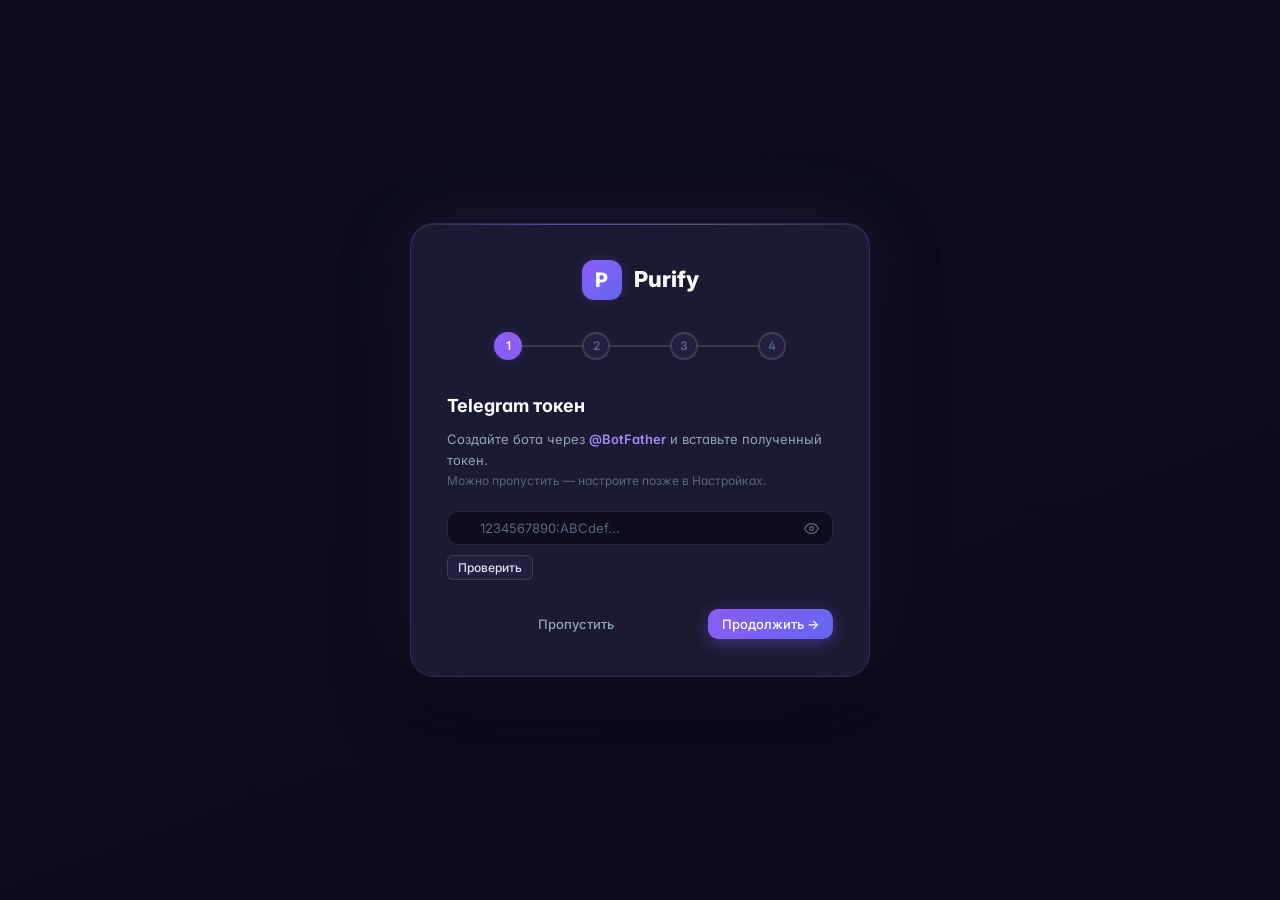
==== demo/index.html @ 31781bd7 "Add demo UI, products carousel, Russian titles, fix iframe path - Added demo/ folder with full UI fo" ====
<!DOCTYPE html>
<html lang="ru">
<head>
  <meta charset="UTF-8">
  <meta name="viewport" content="width=device-width, initial-scale=1.0">
  <title>Purify</title>
  <link rel="stylesheet" href="css/theme.css">
  <script defer src="js/libs/alpine.min.js"></script>
  <script src="js/libs/chart.umd.min.js"></script>
</head>
<body>

<!-- Custom titlebar -->
<div class="win-titlebar pywebview-drag-region">
  <span class="win-titlebar-name">Purify</span>
  <div class="win-controls">
    <button class="wc-btn wc-hide"  onclick="window.pywebview&&pywebview.api.hide()"     title="Свернуть в трей">⊟</button>
    <button class="wc-btn wc-min"   onclick="window.pywebview&&pywebview.api.minimize()" title="Свернуть">⎯</button>
    <button class="wc-btn wc-close" onclick="window.pywebview&&pywebview.api.close()"    title="Закрыть">✕</button>
  </div>
</div>

<!-- Aurora & Grain -->
<div class="aurora-bg"><div class="aurora-mid"></div></div>
<div class="grain"></div>

<!-- Voice activity border ring — driven at 60fps from JS _updateVoiceRing() -->
<div class="voice-pulse-ring" id="voice-ring"></div>

<!-- ════ ONBOARDING ════ -->
<div id="onboarding-overlay" class="onboarding-overlay hidden"
     x-data="onboardingApp()"
     x-init="init()">

  <div class="ob-card">
    <div class="ob-logo">
      <div class="logo-orb">P</div>
      <span class="logo-name">Purify</span>
    </div>

    <!-- Step track -->
    <div class="step-track">
      <div class="step-node" :class="{ active: step===1, done: step>1 }" x-text="step>1?'✓':'1'"></div>
      <div class="step-line" :class="{ done: step>1 }"></div>
      <div class="step-node" :class="{ active: step===2, done: step>2 }" x-text="step>2?'✓':'2'"></div>
      <div class="step-line" :class="{ done: step>2 }"></div>
      <div class="step-node" :class="{ active: step===3, done: step>3 }" x-text="step>3?'✓':'3'"></div>
      <div class="step-line" :class="{ done: step>3 }"></div>
      <div class="step-node" :class="{ active: step===4, done: step>4 }" x-text="step>4?'✓':'4'"></div>
    </div>

    <!-- Step 1 -->
    <div class="ob-step" :class="{ active: step === 1 }">
      <div class="ob-step-title">Telegram токен</div>
      <div class="ob-step-desc">
        Создайте бота через <span class="text-accent fw-6">@BotFather</span> и вставьте полученный токен.<br>
        <span style="color:var(--text-muted);font-size:12px">Можно пропустить — настроите позже в Настройках.</span>
      </div>
      <div class="form-group" style="margin-bottom:0">
        <div class="input-wrap">
          <input x-model="token" :type="showToken ? 'text' : 'password'" class="input" placeholder="1234567890:ABCdef...">
          <button class="input-eye" @click="showToken = !showToken" :aria-label="showToken ? 'Скрыть токен' : 'Показать токен'">
            <svg x-show="showToken" width="15" height="15" viewBox="0 0 24 24" fill="none" stroke="currentColor" stroke-width="2" stroke-linecap="round" stroke-linejoin="round"><path d="M17.94 17.94A10.07 10.07 0 0 1 12 20c-7 0-11-8-11-8a18.45 18.45 0 0 1 5.06-5.94M9.9 4.24A9.12 9.12 0 0 1 12 4c7 0 11 8 11 8a18.5 18.5 0 0 1-2.16 3.19m-6.72-1.07a3 3 0 1 1-4.24-4.24"/><line x1="1" y1="1" x2="23" y2="23"/></svg>
            <svg x-show="!showToken" width="15" height="15" viewBox="0 0 24 24" fill="none" stroke="currentColor" stroke-width="2" stroke-linecap="round" stroke-linejoin="round"><path d="M1 12s4-8 11-8 11 8 11 8-4 8-11 8-11-8-11-8z"/><circle cx="12" cy="12" r="3"/></svg>
          </button>
        </div>
      </div>
      <div style="margin-top:10px">
        <button class="btn btn-secondary btn-sm" @click="verifyToken()" :disabled="verifying">
          <span x-show="verifying" class="spinner" style="width:12px;height:12px"></span>
          <span x-text="verifying ? 'Проверка...' : 'Проверить'"></span>
        </button>
      </div>
      <div x-show="verifyMsg" x-transition class="ob-verify" :class="verifyOk ? 'success' : 'error'" x-text="verifyMsg"></div>
    </div>

    <!-- Step 2 -->
    <div class="ob-step" :class="{ active: step === 2 }">
      <div class="ob-step-title">Ваш Chat ID</div>
      <div class="ob-step-desc">
        Узнайте ID через <span class="text-accent fw-6">@userinfobot</span> или отправьте /start своему боту.
      </div>
      <div class="form-group">
        <label class="form-label">Chat ID</label>
        <div class="input-group">
          <input x-model="chatId" type="text" class="input" placeholder="123456789">
          <button class="btn btn-secondary" @click="testMessage()">Тест</button>
        </div>
        <div class="form-hint">После нажатия «Тест» бот отправит вам сообщение.</div>
      </div>
    </div>

    <!-- Step 3 -->
    <div class="ob-step" :class="{ active: step === 3 }">
      <div class="ob-step-title">Аналитика</div>
      <div class="ob-step-desc">
        Помогите улучшить Purify — анонимные данные об использовании.<br>Никаких токенов, текстов команд и личных данных.
      </div>
      <div class="consent-opt" :class="{ selected: analytics === 'yes' }" @click="analytics = 'yes'">
        <div class="consent-opt-icon">
          <svg width="20" height="20" viewBox="0 0 24 24" fill="none" stroke="currentColor" stroke-width="2" stroke-linecap="round" stroke-linejoin="round"><path d="M22 11.08V12a10 10 0 1 1-5.93-9.14"/><polyline points="22 4 12 14.01 9 11.01"/></svg>
        </div>
        <div>
          <div class="consent-opt-title">Разрешить</div>
          <div class="consent-opt-desc">Категории команд, метрики производительности. Полностью анонимно.</div>
        </div>
      </div>
      <div class="consent-opt" :class="{ selected: analytics === 'no' }" @click="analytics = 'no'">
        <div class="consent-opt-icon">
          <svg width="20" height="20" viewBox="0 0 24 24" fill="none" stroke="currentColor" stroke-width="2" stroke-linecap="round" stroke-linejoin="round"><circle cx="12" cy="12" r="10"/><line x1="15" y1="9" x2="9" y2="15"/><line x1="9" y1="9" x2="15" y2="15"/></svg>
        </div>
        <div>
          <div class="consent-opt-title">Отказаться</div>
          <div class="consent-opt-desc">Без аналитики. Некоторые баги могут остаться незамеченными.</div>
        </div>
      </div>
    </div>

    <!-- Step 4 -->
    <div class="ob-step" :class="{ active: step === 4 }">
      <div class="ob-step-title">Автозапуск</div>
      <div class="ob-step-desc">Запускать Purify вместе с Windows?</div>
      <div class="consent-opt" :class="{ selected: autostart === true }" @click="autostart = true">
        <div class="consent-opt-icon">
          <svg width="20" height="20" viewBox="0 0 24 24" fill="none" stroke="currentColor" stroke-width="2" stroke-linecap="round" stroke-linejoin="round"><polygon points="13 2 3 14 12 14 11 22 21 10 12 10 13 2"/></svg>
        </div>
        <div>
          <div class="consent-opt-title">Да, автозапуск</div>
          <div class="consent-opt-desc">Purify будет работать в фоне сразу после входа в Windows.</div>
        </div>
      </div>
      <div class="consent-opt" :class="{ selected: autostart === false }" @click="autostart = false">
        <div class="consent-opt-icon">
          <svg width="20" height="20" viewBox="0 0 24 24" fill="none" stroke="currentColor" stroke-width="2" stroke-linecap="round" stroke-linejoin="round"><rect x="3" y="3" width="18" height="18" rx="2"/></svg>
        </div>
        <div>
          <div class="consent-opt-title">Нет, запускать вручную</div>
          <div class="consent-opt-desc">Запуск только через ярлык или меню Пуск.</div>
        </div>
      </div>
    </div>

    <!-- Nav buttons -->
    <div class="ob-nav">
      <button class="btn btn-ghost" x-show="step > 1" @click="step--">← Назад</button>
      <div x-show="step === 1"></div>
      <button class="btn btn-ghost" x-show="step === 1 || step === 2" @click="skip()" style="margin-right:4px">Пропустить</button>
      <button class="btn btn-gradient" @click="next()">
        <span x-text="step < 4 ? 'Продолжить →' : 'Начать работу'"></span>
      </button>
    </div>
  </div>
</div>

<!-- ════ MAIN APP ════ -->
<div id="app" class="hidden" x-data="appRoot()" x-init="init()" @keydown.ctrl.k.window.prevent="cmdOpen = true" @keydown.escape.window="cmdOpen = false">

  <!-- Sidebar -->
  <aside class="sidebar" :class="{ collapsed: sidebarCollapsed }">
    <div class="sidebar-logo">
      <div class="logo-orb">P</div>
      <div class="logo-text-group">
        <div class="logo-name">Purify</div>
        <div class="logo-tagline">AI Assistant</div>
      </div>
      <button class="sidebar-collapse-btn" @click="sidebarCollapsed = !sidebarCollapsed" :title="sidebarCollapsed ? 'Развернуть' : 'Свернуть'" :aria-label="sidebarCollapsed ? 'Развернуть боковое меню' : 'Свернуть боковое меню'">
        <span x-text="sidebarCollapsed ? '›' : '‹'"></span>
      </button>
    </div>

    <nav class="sidebar-nav">
      <div class="nav-section-label">Главное</div>

      <button class="nav-item" :class="{ active: page === 'dashboard' }" @click="navigate('dashboard')" title="Дашборд" aria-label="Дашборд">
        <div class="nav-icon">
          <svg width="16" height="16" viewBox="0 0 24 24" fill="none" stroke="currentColor" stroke-width="2" stroke-linecap="round" stroke-linejoin="round">
            <rect x="3" y="3" width="7" height="7"/><rect x="14" y="3" width="7" height="7"/><rect x="14" y="14" width="7" height="7"/><rect x="3" y="14" width="7" height="7"/>
          </svg>
        </div>
        <span class="nav-label">Дашборд</span>
      </button>

      <button class="nav-item" :class="{ active: page === 'chat' }" @click="navigate('chat')" title="Чат" aria-label="Чат">
        <div class="nav-icon">
          <svg width="16" height="16" viewBox="0 0 24 24" fill="none" stroke="currentColor" stroke-width="2" stroke-linecap="round" stroke-linejoin="round">
            <path d="M21 15a2 2 0 0 1-2 2H7l-4 4V5a2 2 0 0 1 2-2h14a2 2 0 0 1 2 2z"/>
          </svg>
        </div>
        <span class="nav-label">Чат</span>
      </button>

      <button class="nav-item" :class="{ active: page === 'bot' }" @click="navigate('bot')" title="Telegram бот" aria-label="Telegram бот">
        <div class="nav-icon">
          <svg width="16" height="16" viewBox="0 0 24 24" fill="none" stroke="currentColor" stroke-width="2" stroke-linecap="round" stroke-linejoin="round">
            <rect x="5" y="2" width="14" height="20" rx="2" ry="2"/><line x1="12" y1="18" x2="12.01" y2="18"/>
          </svg>
        </div>
        <span class="nav-label">Telegram</span>
        <span class="nav-badge" x-show="botOnline" style="font-size:8px;padding:1px 5px;">●</span>
      </button>

      <div class="nav-section-label" style="margin-top:6px">Управление</div>

      <button class="nav-item" :class="{ active: page === 'programs' }" @click="navigate('programs')" title="Программы" aria-label="Программы">
        <div class="nav-icon">
          <svg width="16" height="16" viewBox="0 0 24 24" fill="none" stroke="currentColor" stroke-width="2" stroke-linecap="round" stroke-linejoin="round">
            <rect x="2" y="3" width="20" height="14" rx="2"/><line x1="8" y1="21" x2="16" y2="21"/><line x1="12" y1="17" x2="12" y2="21"/>
          </svg>
        </div>
        <span class="nav-label">Программы</span>
      </button>

      <button class="nav-item" :class="{ active: page === 'scripts' }" @click="navigate('scripts')" title="Сценарии" aria-label="Сценарии">
        <div class="nav-icon">
          <svg width="16" height="16" viewBox="0 0 24 24" fill="none" stroke="currentColor" stroke-width="2" stroke-linecap="round" stroke-linejoin="round">
            <polyline points="16 18 22 12 16 6"/><polyline points="8 6 2 12 8 18"/>
          </svg>
        </div>
        <span class="nav-label">Сценарии</span>
      </button>

      <button class="nav-item" :class="{ active: page === 'voice' }" @click="navigate('voice')" title="Голос" aria-label="Голос">
        <div class="nav-icon">
          <svg width="16" height="16" viewBox="0 0 24 24" fill="none" stroke="currentColor" stroke-width="2" stroke-linecap="round" stroke-linejoin="round">
            <path d="M12 2a3 3 0 0 0-3 3v7a3 3 0 0 0 6 0V5a3 3 0 0 0-3-3z"/><path d="M19 10v2a7 7 0 0 1-14 0v-2"/><line x1="12" y1="19" x2="12" y2="22"/>
          </svg>
        </div>
        <span class="nav-label">Голос</span>
      </button>

      <div class="nav-section-label" style="margin-top:6px">Система</div>

      <button class="nav-item" :class="{ active: page === 'tools' }" @click="navigate('tools')" title="Обслуживание" aria-label="Обслуживание">
        <div class="nav-icon">
          <svg width="16" height="16" viewBox="0 0 24 24" fill="none" stroke="currentColor" stroke-width="2" stroke-linecap="round" stroke-linejoin="round">
            <polyline points="22 12 18 12 15 21 9 3 6 12 2 12"/>
          </svg>
        </div>
        <span class="nav-label">Обслуживание</span>
      </button>

      <button class="nav-item" :class="{ active: page === 'logs' }" @click="navigate('logs')" title="Логи" aria-label="Логи">
        <div class="nav-icon">
          <svg width="16" height="16" viewBox="0 0 24 24" fill="none" stroke="currentColor" stroke-width="2" stroke-linecap="round" stroke-linejoin="round">
            <path d="M14 2H6a2 2 0 0 0-2 2v16a2 2 0 0 0 2 2h12a2 2 0 0 0 2-2V8z"/><polyline points="14 2 14 8 20 8"/><line x1="16" y1="13" x2="8" y2="13"/><line x1="16" y1="17" x2="8" y2="17"/><polyline points="10 9 9 9 8 9"/>
          </svg>
        </div>
        <span class="nav-label">Логи</span>
      </button>

      <button class="nav-item" :class="{ active: page === 'settings' }" @click="navigate('settings')" title="Настройки" aria-label="Настройки">
        <div class="nav-icon">
          <svg width="16" height="16" viewBox="0 0 24 24" fill="none" stroke="currentColor" stroke-width="2" stroke-linecap="round" stroke-linejoin="round">
            <circle cx="12" cy="12" r="3"/><path d="M19.4 15a1.65 1.65 0 0 0 .33 1.82l.06.06a2 2 0 0 1-2.83 2.83l-.06-.06a1.65 1.65 0 0 0-1.82-.33 1.65 1.65 0 0 0-1 1.51V21a2 2 0 0 1-4 0v-.09A1.65 1.65 0 0 0 9 19.4a1.65 1.65 0 0 0-1.82.33l-.06.06a2 2 0 0 1-2.83-2.83l.06-.06A1.65 1.65 0 0 0 4.68 15a1.65 1.65 0 0 0-1.51-1H3a2 2 0 0 1 0-4h.09A1.65 1.65 0 0 0 4.6 9a1.65 1.65 0 0 0-.33-1.82l-.06-.06a2 2 0 0 1 2.83-2.83l.06.06A1.65 1.65 0 0 0 9 4.68a1.65 1.65 0 0 0 1-1.51V3a2 2 0 0 1 4 0v.09a1.65 1.65 0 0 0 1 1.51 1.65 1.65 0 0 0 1.82-.33l.06-.06a2 2 0 0 1 2.83 2.83l-.06.06A1.65 1.65 0 0 0 19.4 9a1.65 1.65 0 0 0 1.51 1H21a2 2 0 0 1 0 4h-.09a1.65 1.65 0 0 0-1.51 1z"/>
          </svg>
        </div>
        <span class="nav-label">Настройки</span>
      </button>
    </nav>

    <div class="sidebar-footer">
      <div class="sidebar-status-row">
        <div class="status-dot" :class="botOnline ? 'online pulse' : 'offline'"></div>
        <span class="sidebar-status-text" x-text="botOnline ? 'Бот онлайн' : 'Бот оффлайн'" aria-live="polite" role="status"></span>
      </div>
    </div>
  </aside>

  <!-- Main content -->
  <div class="main">

    <!-- Topbar -->
    <div class="topbar">
      <div class="topbar-left">
        <span class="page-title" x-text="pageTitle"></span>
      </div>
      <div class="topbar-right">
        <button class="topbar-cmd" @click="cmdOpen = true">
          <svg width="14" height="14" viewBox="0 0 24 24" fill="none" stroke="currentColor" stroke-width="2"><circle cx="11" cy="11" r="8"/><line x1="21" y1="21" x2="16.65" y2="16.65"/></svg>
          Поиск
          <kbd>Ctrl+K</kbd>
        </button>
        <div class="api-status" :class="apiDisconnected ? 'disconnected' : 'connected'" x-show="page === 'dashboard' || apiDisconnected">
          <span x-text="apiDisconnected ? '⚠ Нет связи' : '● Подключено'"></span>
        </div>
        <div class="license-pill" :class="{ paid: license.plan === 'paid' }">
          <span x-text="license.plan === 'paid' ? '✦ Pro' : `Trial · ${license.days_left}д`"></span>
        </div>
      </div>
    </div>

    <!-- ── PAGE: DASHBOARD ── -->
    <div class="page-container page" id="page-dashboard"
         :class="{ active: page === 'dashboard' }"
         x-data="dashboardPage()" x-init="init()">

      <!-- Dashboard header -->
      <div class="dash-header">
        <div class="dash-actions">
          <button class="btn btn-sm btn-ghost" x-show="editMode" @click="showCatalog = true" style="display:none;gap:4px">
            <svg width="13" height="13" viewBox="0 0 24 24" fill="none" stroke="currentColor" stroke-width="2.5"><line x1="12" y1="5" x2="12" y2="19"/><line x1="5" y1="12" x2="19" y2="12"/></svg>
            Виджет
          </button>
          <button class="btn btn-sm" :class="editMode ? 'btn-gradient' : 'btn-ghost'" @click="toggleEdit()">
            <span x-text="editMode ? '✓ Готово' : '⊞ Настроить'"></span>
          </button>
        </div>
      </div>

      <!-- Widget Grid -->
      <div class="widget-grid" :class="editMode && 'widget-grid-edit'">
        <template x-for="widget in layout" :key="widget.id">
          <div class="widget-cell card"
               :class="['ws-'+widget.w, 'hs-'+widget.h, editMode && 'editing', swapSource === widget.id && 'swap-sel', _swappingIds.includes(widget.id) && 'swapping', widget.type === 'media' && 'cell-media']"
               @click="editMode && handleSwapClick(widget.id)">

            <!-- Edit overlay (redesigned: no W/H buttons) -->
            <div class="widget-edit-overlay" x-show="editMode" :class="swapSource && swapSource !== widget.id && 'swap-target'">
              <button class="widget-del-btn" @click.stop="removeWidget(widget.id)" :aria-label="'Удалить виджет ' + (catalogMap[widget.type]||{}).label">
                <svg width="10" height="10" viewBox="0 0 24 24" fill="none" stroke="currentColor" stroke-width="2.5"><line x1="18" y1="6" x2="6" y2="18"/><line x1="6" y1="6" x2="18" y2="18"/></svg>
              </button>
              <div class="widget-edit-center">
                <div class="widget-edit-ico" x-text="(catalogMap[widget.type]||{}).icon"></div>
                <div class="widget-edit-name" x-text="(catalogMap[widget.type]||{}).label"></div>
              </div>
              <div class="widget-edit-footer">
                <span class="wec-size-badge" x-text="widget.w+'×'+widget.h"></span>
                <span class="wec-swap-hint" x-show="swapSource && swapSource !== widget.id">← нажмите для замены</span>
              </div>
              <!-- Resize corner in edit mode -->
              <div class="widget-resize-handle rh-edit" :class="{ 'rh-active': _resizing?.id === widget.id }"
                   @mousedown.prevent.stop="startResize($event, widget.id)">
                <svg width="12" height="12" viewBox="0 0 12 12" fill="none">
                  <path d="M11 1L1 11M11 5L5 11M11 9L9 11" stroke="currentColor" stroke-width="1.8" stroke-linecap="round"/>
                </svg>
              </div>
            </div>

            <!-- ═══ CLOCK ═══ -->
            <div class="w-clock" x-show="widget.type==='clock' && !editMode" :class="'wc-'+widget.w+'x'+widget.h">
              <div class="clock-label">Время</div>
              <div class="clock-time" x-text="clockTime"></div>
              <div class="clock-extra">
                <span class="clock-day" x-text="clockDay"></span>
                <span class="clock-date" x-text="clockDate"></span>
              </div>
              <div class="clock-cal" x-show="widget.h >= 2">
                <div class="cal-nav">
                  <button class="cal-nav-btn" @click="calPrev()">‹</button>
                  <span class="cal-month" x-text="calMonthName" @click="calToday()"></span>
                  <button class="cal-nav-btn" @click="calNext()">›</button>
                </div>
                <div class="cal-grid">
                  <template x-for="dn in ['Пн','Вт','Ср','Чт','Пт','Сб','Вс']"><span class="cal-hd" x-text="dn"></span></template>
                  <template x-for="(c, ci) in calDays" :key="ci"><span class="cal-d" :class="c.cls" x-text="c.d"></span></template>
                </div>
              </div>
            </div>

            <!-- ═══ CPU ═══ -->
            <div class="w-stat" x-show="widget.type==='cpu' && !editMode">
              <div class="w-stat-row">
                <div>
                  <div class="w-stat-lbl">Процессор</div>
                  <div class="w-stat-val" :class="stats.cpu>80?'val-red':stats.cpu>60?'val-yel':''" x-text="stats.cpu+'%'"></div>
                </div>
                <div class="w-stat-ico purple">
                  <svg width="18" height="18" viewBox="0 0 24 24" fill="none" stroke="currentColor" stroke-width="1.5"><rect x="4" y="4" width="16" height="16" rx="2"/><rect x="9" y="9" width="6" height="6"/><line x1="9" y1="1" x2="9" y2="4"/><line x1="15" y1="1" x2="15" y2="4"/><line x1="9" y1="20" x2="9" y2="23"/><line x1="15" y1="20" x2="15" y2="23"/><line x1="20" y1="9" x2="23" y2="9"/><line x1="20" y1="14" x2="23" y2="14"/><line x1="1" y1="9" x2="4" y2="9"/><line x1="1" y1="14" x2="4" y2="14"/></svg>
                </div>
              </div>
              <div class="w-bar-track"><div class="w-bar-fill" :style="`width:${stats.cpu}%;background:${stats.cpu>80?'var(--red)':stats.cpu>60?'var(--yellow)':'var(--accent)'}`"></div></div>
              <svg class="w-spark" viewBox="0 0 100 28" preserveAspectRatio="none"><polyline :points="cpuSparkPts" fill="none" stroke="var(--accent)" stroke-width="1.5" opacity="0.8"/></svg>
            </div>

            <!-- ═══ RAM ═══ -->
            <div class="w-stat" x-show="widget.type==='ram' && !editMode">
              <div class="w-stat-row">
                <div>
                  <div class="w-stat-lbl">Память</div>
                  <div class="w-stat-val" x-text="stats.ram_used+' GB'"></div>
                </div>
                <div class="w-stat-ico blue">
                  <svg width="18" height="18" viewBox="0 0 24 24" fill="none" stroke="currentColor" stroke-width="1.5"><path d="M6 2v6"/><path d="M18 2v6"/><rect x="2" y="8" width="20" height="12" rx="2"/><path d="M12 8v12"/><path d="M6 14h.01"/><path d="M18 14h.01"/></svg>
                </div>
              </div>
              <div class="w-bar-track"><div class="w-bar-fill blue" :style="`width:${stats.ramPct}%`"></div></div>
              <div class="w-stat-sub" x-text="`${stats.ram_used} / ${stats.ram_total} GB`"></div>
              <svg class="w-spark" viewBox="0 0 100 28" preserveAspectRatio="none"><polyline :points="ramSparkPts" fill="none" stroke="var(--blue)" stroke-width="1.5" opacity="0.8"/></svg>
              <div class="w-action-row">
                <button class="w-action-pill" @click="flushRam()" :disabled="ramFlushing" :class="{ loading: ramFlushing }">
                  <svg width="10" height="10" viewBox="0 0 24 24" fill="none" stroke="currentColor" stroke-width="2.5" stroke-linecap="round"><polyline points="23 4 23 10 17 10"/><path d="M20.49 15a9 9 0 1 1-2.12-9.36L23 10"/></svg>
                  <span x-text="ramFlushing ? 'Очистка...' : 'Сбросить RAM'"></span>
                </button>
                <span class="w-action-result" x-show="ramFlushResult" x-text="ramFlushResult"></span>
              </div>
            </div>

            <!-- ═══ DISK ═══ -->
            <div class="w-stat" x-show="widget.type==='disk' && !editMode">
              <div class="w-stat-row">
                <div>
                  <div class="w-stat-lbl">Диск C: — Свободно</div>
                  <div class="w-stat-val" x-text="stats.disk_free+' GB'"></div>
                </div>
                <div class="w-stat-ico yellow">
                  <svg width="18" height="18" viewBox="0 0 24 24" fill="none" stroke="currentColor" stroke-width="1.5"><ellipse cx="12" cy="5" rx="9" ry="3"/><path d="M21 12c0 1.66-4 3-9 3s-9-1.34-9-3"/><path d="M3 5v14c0 1.66 4 3 9 3s9-1.34 9-3V5"/></svg>
                </div>
              </div>
              <div class="w-bar-track"><div class="w-bar-fill yellow" :style="`width:${stats.diskPct}%`"></div></div>
              <div class="w-stat-sub" x-text="`Занято ${stats.disk_used} из ${stats.disk_total} GB`"></div>
              <div class="w-action-row">
                <button class="w-action-pill" @click="cleanDisk()" :disabled="diskCleaning" :class="{ loading: diskCleaning }">
                  <svg width="10" height="10" viewBox="0 0 24 24" fill="none" stroke="currentColor" stroke-width="2.5" stroke-linecap="round"><polyline points="3 6 5 6 21 6"/><path d="M19 6v14a2 2 0 0 1-2 2H7a2 2 0 0 1-2-2V6m3 0V4a2 2 0 0 1 2-2h4a2 2 0 0 1 2 2v2"/></svg>
                  <span x-text="diskCleaning ? 'Очистка...' : 'Очистить temp'"></span>
                </button>
                <span class="w-action-result" x-show="diskCleanResult" x-text="diskCleanResult"></span>
              </div>
            </div>

            <!-- ═══ VOLUME ═══ -->
            <div class="w-volume" x-show="widget.type==='volume' && !editMode">
              <div class="w-stat-row">
                <div>
                  <div class="w-stat-lbl">Громкость</div>
                  <div class="w-stat-val green" x-text="stats.volume+'%'"></div>
                </div>
                <div class="w-stat-ico green">
                  <svg width="18" height="18" viewBox="0 0 24 24" fill="none" stroke="currentColor" stroke-width="1.5"><polygon points="11 5 6 9 2 9 2 15 6 15 11 19 11 5"/><path d="M15.54 8.46a5 5 0 0 1 0 7.07"/></svg>
                </div>
              </div>
              <div class="w-vol-body">
                <input type="range" class="w-vol-slider" min="0" max="100" :value="stats.volume" @input="setVolume($event.target.value)">
                <div class="w-vol-ticks">
                  <span>0</span><span>50</span><span>100</span>
                </div>
              </div>
              <button class="w-mute-btn" :class="{'mute-active': stats.muted}" @click="toggleMute()">
                <svg width="12" height="12" viewBox="0 0 24 24" fill="none" stroke="currentColor" stroke-width="2"><polygon points="11 5 6 9 2 9 2 15 6 15 11 19 11 5"/><line x1="23" y1="9" x2="17" y2="15"/><line x1="17" y1="9" x2="23" y2="15"/></svg>
                <span x-text="stats.muted ? 'Звук выключен' : 'Выкл звук'"></span>
              </button>
            </div>

            <!-- ═══ BOT ═══ -->
            <div class="w-bot" x-show="widget.type==='bot' && !editMode">
              <div class="w-bot-header">
                <div class="w-bot-avatar" @click="openBot()" :title="botInfo.username ? '@'+botInfo.username : ''">
                  <img x-show="botInfo.avatar" :src="botInfo.avatar" class="w-bot-avatar-img" alt="avatar">
                  <span x-show="!botInfo.avatar" class="w-bot-avatar-placeholder">
                    <svg width="20" height="20" viewBox="0 0 24 24" fill="none" stroke="currentColor" stroke-width="1.5" stroke-linecap="round" stroke-linejoin="round"><rect x="3" y="11" width="18" height="10" rx="2"/><path d="M9 11V7a3 3 0 0 1 6 0v4"/><circle cx="9" cy="16" r="1" fill="currentColor"/><circle cx="15" cy="16" r="1" fill="currentColor"/><line x1="12" y1="3" x2="12" y2="5"/></svg>
                  </span>
                  <div class="w-bot-status-dot" :class="stats.bot_online ? 'dot-on' : 'dot-off'"></div>
                </div>
                <div class="w-bot-info">
                  <div class="w-bot-name" x-text="botInfo.name || 'Telegram Bot'"></div>
                  <div class="w-bot-username" x-show="botInfo.username" x-text="'@'+botInfo.username" @click="openBot()" style="cursor:pointer"></div>
                  <div class="w-bot-state" :class="stats.bot_online ? 'state-on' : 'state-off'" x-text="stats.bot_online ? 'онлайн' : 'оффлайн'"></div>
                </div>
              </div>
              <!-- Stats — only at h≥2 to fill space -->
              <div class="w-bot-divider" x-show="widget.h >= 2"></div>
              <div class="w-bot-stats" x-show="widget.h >= 2">
                <div class="w-bot-stat-row">
                  <div class="w-bot-stat">
                    <span class="w-bot-stat-n" x-text="usageStats.commands_today || 0"></span>
                    <span class="w-bot-stat-l">команд сегодня</span>
                  </div>
                  <div class="w-bot-stat" x-show="stats.uptime">
                    <span class="w-bot-stat-n" x-text="stats.uptime || '—'"></span>
                    <span class="w-bot-stat-l">аптайм</span>
                  </div>
                </div>
              </div>
              <button class="w-bot-btn"
                      :class="stats.bot_online ? 'bot-btn-stop' : 'bot-btn-start'"
                      @click="toggleBot()" x-text="stats.bot_online ? 'Остановить' : 'Запустить'"></button>
            </div>

            <!-- ═══ VOICE ═══ -->
            <div class="w-voice" x-show="widget.type==='voice' && !editMode"
                 :class="{ 'wv-enabled': voice.micEnabled, 'wv-recording': voice.hotkeyHeld }">

              <!-- Ambient glow (only when active) -->
              <div class="wv-glow" :class="{ active: voice.micEnabled && voice.armed }"></div>

              <!-- Header: label + primary OS mic toggle -->
              <div class="wv-header">
                <div class="wv-label">
                  <svg width="12" height="12" viewBox="0 0 24 24" fill="none" stroke="currentColor" stroke-width="2" stroke-linecap="round">
                    <path d="M12 2a3 3 0 0 0-3 3v7a3 3 0 0 0 6 0V5a3 3 0 0 0-3-3z"/>
                    <path d="M19 10v2a7 7 0 0 1-14 0v-2"/>
                    <line x1="12" y1="19" x2="12" y2="22"/>
                  </svg>
                  <span>Голос</span>
                </div>
                <label class="toggle toggle-xs" aria-label="Включить/выключить микрофон" @click.stop>
                  <input type="checkbox" :checked="voice.micEnabled" @change="toggleMicEnabled()">
                  <div class="toggle-track"></div>
                </label>
              </div>

              <!-- Visualization zone -->
              <div class="wv-viz-zone">
                <!-- Frequency bars canvas — only when mic enabled -->
                <canvas class="wv-canvas" x-show="voice.micEnabled"></canvas>
                <!-- Muted state icon -->
                <div class="wv-muted-overlay" x-show="!voice.micEnabled">
                  <svg width="22" height="22" viewBox="0 0 24 24" fill="none" stroke="currentColor" stroke-width="1.5" stroke-linecap="round">
                    <line x1="1" y1="1" x2="23" y2="23"/>
                    <path d="M9 9v3a3 3 0 0 0 5.12 2.12M15 9.34V4a3 3 0 0 0-5.94-.6"/>
                    <path d="M17 16.95A7 7 0 0 1 5 12v-2m14 0v2a7 7 0 0 1-.11 1.23"/>
                    <line x1="12" y1="19" x2="12" y2="22"/>
                  </svg>
                  <span class="wv-muted-label">Мик выключен</span>
                </div>
              </div>

              <!-- Status row -->
              <div class="wv-status">
                <span x-show="!voice.micEnabled" class="wv-status-off">ПО не слышит звук</span>
                <span x-show="voice.micEnabled && voice.hotkeyHeld" class="wv-status-rec">Запись...</span>
                <span x-show="voice.micEnabled && !voice.hotkeyHeld && voice.armed" class="wv-status-on">Слушает «Purify»</span>
                <span x-show="voice.micEnabled && !voice.hotkeyHeld && !voice.armed" class="wv-status-ptt">
                  Зажмите <kbd class="hotkey-key" x-text="voice.hotkey">Ctrl</kbd>
                </span>
              </div>

              <!-- Wake word toggle row (wide/tall widget) -->
              <div class="wv-mode-row" x-show="voice.micEnabled && (widget.w >= 2 || widget.h >= 2)">
                <span class="wv-hotkey-label">Wake word</span>
                <label class="toggle toggle-xs" @click.stop>
                  <input type="checkbox" :checked="voice.armed" @change="toggleVoiceArmed()">
                  <div class="toggle-track"></div>
                </label>
              </div>

            </div>

            <!-- ═══ MEDIA PLAYER ═══ -->
            <div class="w-media" x-show="widget.type==='media' && !editMode" :class="'media-'+widget.w+'x'+widget.h">
              <!-- Dynamic background -->
              <div class="media-bg">
                <div class="media-bg-art" :class="{ 'art-loaded': !!media.art }" :style="media.art ? `background-image:url('${media.art}')` : ''"></div>
                <div class="media-bg-glow" :class="[media.status==='playing' && 'active', media.art && 'with-art']"></div>
                <div class="media-bg-overlay"></div>
              </div>
              <!-- Content -->
              <div class="media-content">
                <!-- Album art (shown when h>=2 OR w>=3) -->
                <div class="media-art-zone" x-show="widget.h>=2 || widget.w>=3">
                  <div x-show="media.art" class="media-art-frame">
                    <img class="media-art-img" :src="media.art || ''" alt="album art">
                  </div>
                  <div x-show="!media.art" class="media-art-orb" :class="media.status==='playing' && 'spinning'">
                    <svg width="26" height="26" viewBox="0 0 24 24" fill="none" stroke="rgba(255,255,255,0.5)" stroke-width="1.5" style="position:relative;z-index:2"><path d="M9 18V5l12-2v13"/><circle cx="6" cy="18" r="3"/><circle cx="18" cy="16" r="3"/></svg>
                  </div>
                </div>
                <!-- Footer: info + controls -->
                <div class="media-footer">
                  <div class="media-meta">
                    <div class="media-track-name" x-text="media.track || 'Ничего не играет'"></div>
                    <div class="media-artist-name" x-text="media.artist || '—'"></div>
                  </div>
                  <div class="media-prog" x-show="widget.h>=2 || widget.w>=4">
                    <div class="w-bar-track" style="margin:0 0 4px; height:3px;">
                      <div class="w-bar-fill media-bar" style="width:0%"></div>
                    </div>
                    <div class="media-times">
                      <span class="media-pos-display">0:00</span>
                      <span x-text="fmtTime(media.duration)"></span>
                    </div>
                  </div>
                  <div class="media-controls">
                    <button class="media-btn-ctrl" @click.stop="API.mediaPrev()" title="Предыдущий" aria-label="Предыдущий трек">
                      <svg width="14" height="14" viewBox="0 0 24 24" fill="currentColor"><path d="M19 20L9 12l10-8v16zM5 4h2v16H5z"/></svg>
                    </button>
                    <button class="media-btn-ctrl play-btn" @click.stop="toggleMedia()" :aria-label="media.status==='playing' ? 'Пауза' : 'Воспроизвести'">
                      <svg x-show="media.status!=='playing'" width="18" height="18" viewBox="0 0 24 24" fill="currentColor"><path d="M8 5v14l11-7z"/></svg>
                      <svg x-show="media.status==='playing'" width="16" height="16" viewBox="0 0 24 24" fill="currentColor"><path d="M6 19h4V5H6v14zm8-14v14h4V5h-4z"/></svg>
                    </button>
                    <button class="media-btn-ctrl" @click.stop="API.mediaNext()" title="Следующий" aria-label="Следующий трек">
                      <svg width="14" height="14" viewBox="0 0 24 24" fill="currentColor"><path d="M5 4l10 8-10 8V4zm14 0h2v16h-2z"/></svg>
                    </button>
                    <div class="media-vol-row" x-show="widget.w>=2">
                      <svg width="11" height="11" viewBox="0 0 24 24" fill="none" stroke="currentColor" stroke-width="2"><polygon points="11 5 6 9 2 9 2 15 6 15 11 19 11 5"/><path d="M15.54 8.46a5 5 0 0 1 0 7.07"/></svg>
                      <input type="range" class="w-vol-slider mini" min="0" max="100" :value="stats.volume" @input="setVolume($event.target.value)">
                    </div>
                  </div>
                </div>
              </div>
            </div>

            <!-- ═══ WEATHER ═══ -->
            <div class="w-weather" x-show="widget.type==='weather' && !editMode"
                 x-data="{
                   slide: 0, prev: -1, dir: 1, auto: null, dragging: false, startX: 0, dx: 0,
                   go(n) {
                     const len = (weather.forecast||[]).length; if(!len) return;
                     const next = ((n % len) + len) % len;
                     if(next === this.slide) return;
                     this.dir = next > this.slide ? 1 : -1;
                     this.prev = this.slide; this.slide = next;
                   },
                   resetAuto() {
                     clearInterval(this.auto);
                     this.auto = setInterval(() => { if(!this.dragging) this.go(this.slide+1) }, 5000);
                   }
                 }"
                 x-init="auto = setInterval(() => { if(!dragging) go(slide+1) }, 5000)"
                 x-effect="if(!(weather.forecast||[]).length) slide = 0"
                 @mousedown.prevent="dragging=true; startX=$event.clientX; dx=0"
                 @mousemove.window="if(dragging) dx=$event.clientX - startX"
                 @mouseup.window="if(dragging){ dragging=false; if(Math.abs(dx)>40){ dir=dx<0?1:-1; go(slide+(dx<0?1:-1)); resetAuto() } dx=0 }"
                 @touchstart="dragging=true; startX=$event.touches[0].clientX; dx=0"
                 @touchmove.prevent="if(dragging) dx=$event.touches[0].clientX - startX"
                 @touchend="if(dragging){ dragging=false; if(Math.abs(dx)>40){ dir=dx<0?1:-1; go(slide+(dx<0?1:-1)); resetAuto() } dx=0 }">
              <div class="weather-top">
                <div class="w-stat-lbl" x-text="weather.city||'Погода'"></div>
                <div class="weather-dots">
                  <template x-for="(day, i) in (weather.forecast||[])" :key="i">
                    <button class="weather-dot" :class="{ active: slide===i }" @click="go(i); resetAuto()"></button>
                  </template>
                </div>
              </div>
              <div class="weather-carousel"
                   x-effect="slide; $el.classList.remove('ws-anim-in'); void $el.offsetWidth; $el.classList.add('ws-anim-in')"
                   :style="'--ws-dir:' + dir">
                <div class="weather-slide" x-show="(weather.forecast||[]).length">
                  <div class="weather-slide-icon" x-text="(weather.forecast||[])[slide]?.icon"></div>
                  <div class="weather-slide-temp" x-text="((weather.forecast||[])[slide]?.temp ?? '—')+'°'"></div>
                  <div class="weather-slide-name" x-text="(weather.forecast||[])[slide]?.name"></div>
                  <div class="weather-slide-desc" x-text="(weather.forecast||[])[slide]?.desc"></div>
                  <div class="weather-slide-range">
                    <span x-text="(weather.forecast||[])[slide]?.min+'°'"></span>
                    <span class="weather-range-bar"></span>
                    <span x-text="(weather.forecast||[])[slide]?.max+'°'"></span>
                  </div>
                  <div class="weather-slide-extra" x-show="slide===0 && weather.humidity">
                    <span>
                      <svg width="10" height="10" viewBox="0 0 24 24" fill="none" stroke="currentColor" stroke-width="2"><path d="M12 2.69l5.66 5.66a8 8 0 1 1-11.31 0z"/></svg>
                      <span x-text="weather.humidity+'%'"></span>
                    </span>
                    <span>
                      <svg width="10" height="10" viewBox="0 0 24 24" fill="none" stroke="currentColor" stroke-width="2"><path d="M9.59 4.59A2 2 0 1 1 11 8H2m10.59 11.41A2 2 0 1 0 14 16H2"/></svg>
                      <span x-text="weather.wind+' м/с'"></span>
                    </span>
                    <span x-show="weather.feels_like!==null">
                      <span x-text="'Ощущ. '+weather.feels_like+'°'"></span>
                    </span>
                  </div>
                </div>
              </div>
            </div>

            <!-- ═══ CURRENCY ═══ -->
            <div class="w-currency" x-show="widget.type==='currency' && !editMode">
              <div class="currency-hdr">
                <span class="w-stat-lbl">Курсы</span>
                <button class="cur-gear" @click.stop="curSettingsOpen=!curSettingsOpen" aria-label="Настроить">
                  <svg width="14" height="14" viewBox="0 0 24 24" fill="none" stroke="currentColor" stroke-width="2" stroke-linecap="round" stroke-linejoin="round"><line x1="4" y1="21" x2="4" y2="14"/><line x1="4" y1="10" x2="4" y2="3"/><line x1="12" y1="21" x2="12" y2="12"/><line x1="12" y1="8" x2="12" y2="3"/><line x1="20" y1="21" x2="20" y2="16"/><line x1="20" y1="12" x2="20" y2="3"/><line x1="1" y1="14" x2="7" y2="14"/><line x1="9" y1="8" x2="15" y2="8"/><line x1="17" y1="16" x2="23" y2="16"/></svg>
                </button>
              </div>
              <!-- settings -->
              <div class="cur-settings" x-show="curSettingsOpen" @click.outside="curSettingsOpen=false" x-transition style="display:none">
                <div class="cur-settings-hint" x-text="'Выбрано ' + curSelected.length + ' из 5'"></div>
                <div class="cur-settings-label">Валюты</div>
                <div class="cur-opts-grid">
                  <template x-for="pair in curAllPairs.filter(p=>p.type==='fiat')" :key="pair.code">
                    <button class="cur-chip" :class="{ active: curSelected.includes(pair.code), disabled: !curSelected.includes(pair.code) && curSelected.length>=5 }" @click="toggleCurPair(pair.code)" x-text="pair.code"></button>
                  </template>
                </div>
                <div class="cur-settings-label">Крипто</div>
                <div class="cur-opts-grid">
                  <template x-for="pair in curAllPairs.filter(p=>p.type==='crypto')" :key="pair.code">
                    <button class="cur-chip" :class="{ active: curSelected.includes(pair.code), disabled: !curSelected.includes(pair.code) && curSelected.length>=5 }" @click="toggleCurPair(pair.code)" x-text="pair.code"></button>
                  </template>
                </div>
                <div class="cur-settings-label">Цена крипто</div>
                <div class="cur-opts-grid">
                  <button class="cur-chip" :class="{ active: curCryptoUnit==='rub' }" @click="curCryptoUnit='rub'; try{localStorage.setItem('puri_cur_unit',curCryptoUnit)}catch{}; fetchCurrency()">₽</button>
                  <button class="cur-chip" :class="{ active: curCryptoUnit==='usd' }" @click="curCryptoUnit='usd'; try{localStorage.setItem('puri_cur_unit',curCryptoUnit)}catch{}; fetchCurrency()">$</button>
                </div>
              </div>
              <!-- rates -->
              <div class="cur-rates" x-show="!curSettingsOpen">
                <template x-for="rate in currency.rates" :key="rate.code">
                  <div class="cur-rate-row">
                    <span class="cur-rate-code" x-text="rate.code"></span>
                    <span class="cur-rate-val" x-text="rate.value + ' ' + rate.unit"></span>
                  </div>
                </template>
                <div class="cur-empty" x-show="!currency.rates.length">Загрузка...</div>
              </div>
            </div>

            <!-- ═══ GPU ═══ -->
            <div class="w-stat" x-show="widget.type==='gpu' && !editMode">
              <div class="w-stat-row">
                <div>
                  <div class="w-stat-lbl" x-text="gpu.name || 'GPU'"></div>
                  <div class="w-stat-val" :class="(gpu.load||0)>80?'val-red':(gpu.load||0)>60?'val-yel':''" x-text="gpu.load!=null ? gpu.load+'%' : '—'"></div>
                </div>
                <div class="w-stat-ico green">
                  <svg width="18" height="18" viewBox="0 0 24 24" fill="none" stroke="currentColor" stroke-width="1.5"><rect x="2" y="6" width="20" height="12" rx="2"/><path d="M6 6V4"/><path d="M10 6V4"/><path d="M14 6V4"/><path d="M18 6V4"/><rect x="6" y="10" width="12" height="4" rx="1"/></svg>
                </div>
              </div>
              <div class="w-bar-track"><div class="w-bar-fill green" :style="`width:${gpu.load||0}%`"></div></div>
              <div class="w-stat-sub" x-text="gpu.temp!=null ? gpu.temp+'°C · VRAM '+(gpu.vram_used_mb||'?')+'/'+(gpu.vram_mb||'?')+' MB' : ''"></div>
              <svg class="w-spark" viewBox="0 0 100 28" preserveAspectRatio="none"><polyline :points="gpuSparkPts" fill="none" stroke="var(--green)" stroke-width="1.5" opacity="0.8"/></svg>
            </div>

            <!-- ═══ BATTERY ═══ -->
            <div class="w-bat" x-show="widget.type==='battery' && !editMode">
              <div class="w-stat-row">
                <div>
                  <div class="w-stat-lbl">Батарея</div>
                  <div class="w-stat-val" :class="(battery.percent||0)<=20?'val-red':(battery.percent||0)<=50?'val-yel':''" x-text="battery.present ? battery.percent+'%' : '—'"></div>
                </div>
                <div class="w-stat-ico" :class="battery.plugged ? 'green' : ((battery.percent||0)>20 ? 'yellow' : 'red')">
                  <svg width="18" height="18" viewBox="0 0 24 24" fill="none" stroke="currentColor" stroke-width="1.5">
                    <rect x="6" y="4" width="12" height="18" rx="2"/>
                    <line x1="10" y1="1" x2="14" y2="1"/>
                    <template x-if="battery.plugged"><path d="M12 9l-2 4h4l-2 4" stroke="currentColor" stroke-width="1.8" stroke-linecap="round" stroke-linejoin="round"/></template>
                  </svg>
                </div>
              </div>
              <!-- Horizontal bar (h=1) -->
              <div class="w-bar-track" x-show="widget.h < 2" style="margin-top:8px">
                <div class="w-bar-fill" :class="(battery.percent||0)<=20?'red':(battery.percent||0)<=50?'yellow':'green'" :style="`width:${battery.present ? battery.percent||0 : 0}%`"></div>
              </div>
              <!-- Vertical fill (h≥2) -->
              <div class="w-bat-vtrack" x-show="widget.h >= 2">
                <div class="w-bat-vfill"
                     :class="(battery.percent||0)<=20?'red':(battery.percent||0)<=50?'yellow':'green'"
                     :style="`height:${battery.present ? battery.percent||0 : 0}%`"></div>
                <div class="w-bat-vtext" x-show="battery.plugged">
                  <svg width="14" height="14" viewBox="0 0 24 24" fill="none" stroke="currentColor" stroke-width="2.5" stroke-linecap="round"><path d="M13 2L3 14h9l-1 8 10-12h-9l1-8z"/></svg>
                </div>
              </div>
              <div class="w-bat-footer">
                <span class="w-stat-sub" x-text="battery.status || (battery.present ? '' : 'Нет батареи')"></span>
                <span class="w-bat-plug" x-show="battery.plugged">
                  <svg width="11" height="11" viewBox="0 0 24 24" fill="none" stroke="var(--green)" stroke-width="2.5" stroke-linecap="round"><path d="M13 2L3 14h9l-1 8 10-12h-9l1-8z"/></svg>
                  Заряжается
                </span>
              </div>
            </div>

            <!-- ═══ NETWORK ═══ -->
            <div class="w-net" x-show="widget.type==='network' && !editMode">
              <div class="w-stat-row">
                <div class="w-stat-lbl">Сеть</div>
                <div class="w-stat-ico blue" style="width:28px;height:28px">
                  <svg width="14" height="14" viewBox="0 0 24 24" fill="none" stroke="currentColor" stroke-width="1.8"><circle cx="12" cy="12" r="10"/><path d="M2 12h20M12 2a15.3 15.3 0 0 1 4 10 15.3 15.3 0 0 1-4 10 15.3 15.3 0 0 1-4-10 15.3 15.3 0 0 1 4-10z"/></svg>
                </div>
              </div>
              <div class="w-net-speeds">
                <div class="w-net-row">
                  <span class="w-net-arrow down">↓</span>
                  <span class="w-net-val" x-text="stats.net_down||'0 KB/s'"></span>
                </div>
                <div class="w-net-row">
                  <span class="w-net-arrow up">↑</span>
                  <span class="w-net-val secondary" x-text="stats.net_up||'0 KB/s'"></span>
                </div>
              </div>
              <div class="w-net-sparks">
                <svg class="w-spark" viewBox="0 0 100 28" preserveAspectRatio="none"><polyline :points="netDownSparkPts" fill="none" stroke="var(--green)" stroke-width="1.5" opacity="0.7"/></svg>
                <svg class="w-spark" viewBox="0 0 100 28" preserveAspectRatio="none"><polyline :points="netUpSparkPts" fill="none" stroke="var(--yellow)" stroke-width="1.5" opacity="0.6"/></svg>
              </div>
            </div>

            <!-- ═══ QUICK ACTIONS ═══ -->
            <div class="w-actions" x-show="widget.type==='actions' && !editMode">
              <button class="w-actions-btn" @click="API.takeScreenshot().then(()=>showToast('Скриншот сохранён','success'))" title="Скриншот">
                <svg width="16" height="16" viewBox="0 0 24 24" fill="none" stroke="currentColor" stroke-width="2"><path d="M23 19a2 2 0 0 1-2 2H3a2 2 0 0 1-2-2V8a2 2 0 0 1 2-2h4l2-3h6l2 3h4a2 2 0 0 1 2 2z"/><circle cx="12" cy="13" r="4"/></svg>
                <span>Скриншот</span>
              </button>
              <button class="w-actions-btn" @click="API.flushRam().then(r=>showToast('RAM: '+r.available_mb+' MB','success'))" title="RAM">
                <svg width="16" height="16" viewBox="0 0 24 24" fill="none" stroke="currentColor" stroke-width="2"><rect x="1" y="4" width="22" height="16" rx="2"/><line x1="1" y1="10" x2="23" y2="10"/></svg>
                <span>RAM</span>
              </button>
              <button class="w-actions-btn" @click="API.cleanTemp().then(r=>showToast('Удалено '+r.deleted+' файлов','success'))" title="Temp">
                <svg width="16" height="16" viewBox="0 0 24 24" fill="none" stroke="currentColor" stroke-width="2"><polyline points="3 6 5 6 21 6"/><path d="M19 6v14a2 2 0 0 1-2 2H7a2 2 0 0 1-2-2V6m3 0V4a2 2 0 0 1 2-2h4a2 2 0 0 1 2 2v2"/></svg>
                <span>Очистка</span>
              </button>
              <button class="w-actions-btn" @click="API.muteToggle()" title="Mute">
                <svg width="16" height="16" viewBox="0 0 24 24" fill="none" stroke="currentColor" stroke-width="2"><polygon points="11 5 6 9 2 9 2 15 6 15 11 19 11 5"/><line x1="23" y1="9" x2="17" y2="15"/><line x1="17" y1="9" x2="23" y2="15"/></svg>
                <span>Mute</span>
              </button>
            </div>

            <!-- ═══ USAGE STATS ═══ -->
            <div class="w-usage" x-show="widget.type==='usage' && !editMode">
              <div class="w-stat-row">
                <div class="w-stat-lbl">Активность</div>
                <div class="w-stat-ico purple" style="width:28px;height:28px">
                  <svg width="14" height="14" viewBox="0 0 24 24" fill="none" stroke="currentColor" stroke-width="1.8"><path d="M18 20V10"/><path d="M12 20V4"/><path d="M6 20v-6"/></svg>
                </div>
              </div>
              <div class="w-usage-big">
                <div class="w-stat-val purple" x-text="usageStats.commands_today || 0"></div>
                <div class="w-stat-sub" style="margin-top:2px">команд сегодня</div>
              </div>
              <div class="w-usage-grid">
                <div class="w-usage-cell">
                  <div class="w-usage-num" style="color:var(--accent)" x-text="usageStats.ai_today||0"></div>
                  <div class="w-usage-lbl">AI</div>
                </div>
                <div class="w-usage-cell">
                  <div class="w-usage-num" style="color:var(--blue)" x-text="usageStats.screenshots_today||0"></div>
                  <div class="w-usage-lbl">Фото</div>
                </div>
                <div class="w-usage-cell">
                  <div class="w-usage-num" x-text="usageStats.total_commands||0"></div>
                  <div class="w-usage-lbl">Всего</div>
                </div>
              </div>
            </div>

          </div>
        </template>
      </div>

      <!-- Widget Catalog Modal -->
      <div class="modal-overlay" x-show="showCatalog" x-transition @click.self="showCatalog=false" style="display:none">
        <div class="modal" style="max-width:460px">
          <div class="modal-header">
            <div class="modal-title">Добавить виджет</div>
            <button class="modal-close" @click="showCatalog=false" aria-label="Закрыть">
            <svg width="14" height="14" viewBox="0 0 24 24" fill="none" stroke="currentColor" stroke-width="2.5" stroke-linecap="round"><line x1="18" y1="6" x2="6" y2="18"/><line x1="6" y1="6" x2="18" y2="18"/></svg>
          </button>
          </div>
          <div class="catalog-grid">
            <template x-for="cat in catalogList" :key="cat.key">
              <div class="catalog-item" :class="{ disabled: !canFit(cat.key) }" @click="canFit(cat.key) && (addWidget(cat.key),showCatalog=false)">
                <div class="catalog-ico" x-text="cat.icon"></div>
                <div class="catalog-lbl" x-text="cat.label"></div>
                <div class="catalog-sz text-xs text-muted" x-text="canFit(cat.key) ? `${cat.minW}×${cat.minH} → ${cat.maxW}×${cat.maxH}` : 'Нет места'"></div>
              </div>
            </template>
          </div>
        </div>
      </div>

    </div><!-- /page-dashboard -->

    <!-- ── PAGE: CHAT ── -->
    <div class="page page-chat" id="page-chat" :class="{ active: page === 'chat' }"
         x-data="chatPage()" x-init="init()">

      <!-- Chat topbar -->
      <div class="chat-topbar">
        <div class="chat-sub" x-text="providerLabel + (toolUse ? ' · Tool Use' : '')">Groq</div>
        <div class="flex items-center gap-2">
          <button class="btn btn-ghost btn-sm btn-icon" @click="clearHistory()" title="Очистить историю" aria-label="Очистить историю чата">
            <svg width="15" height="15" viewBox="0 0 24 24" fill="none" stroke="currentColor" stroke-width="2"><polyline points="3 6 5 6 21 6"/><path d="M19 6v14a2 2 0 0 1-2 2H7a2 2 0 0 1-2-2V6m3 0V4a1 1 0 0 1 1-1h4a1 1 0 0 1 1 1v2"/></svg>
          </button>
          <button class="btn btn-ghost btn-sm btn-icon" @click="loadAISettings(); openModal('modal-ai-settings')" title="Настройки ИИ" aria-label="Настройки ИИ">
            <svg width="15" height="15" viewBox="0 0 24 24" fill="none" stroke="currentColor" stroke-width="2" stroke-linecap="round"><circle cx="12" cy="12" r="3"/><path d="M19.07 4.93A10 10 0 0 0 4.93 19.07M4.93 4.93a10 10 0 0 1 14.14 14.14"/></svg>
          </button>
        </div>
      </div>

      <!-- AI settings modal -->
      <div class="modal-overlay hidden" id="modal-ai-settings">
        <div class="modal">
          <div class="modal-header">
            <span class="modal-title">Настройки ИИ</span>
            <button class="modal-close" @click="closeModal('modal-ai-settings')" aria-label="Закрыть">
              <svg width="14" height="14" viewBox="0 0 24 24" fill="none" stroke="currentColor" stroke-width="2.5" stroke-linecap="round"><line x1="18" y1="6" x2="6" y2="18"/><line x1="6" y1="6" x2="18" y2="18"/></svg>
            </button>
          </div>
          <div class="form-group">
            <label class="form-label">Провайдер</label>
            <div class="seg-ctrl" id="chat-provider-seg">
              <button type="button" class="seg-btn active" data-val="custom">API</button>
              <button type="button" class="seg-btn" data-val="ollama">Ollama</button>
            </div>
            <input type="hidden" id="chat-ai-provider" value="custom">
          </div>
          <div id="chat-custom-section">
            <div class="form-group">
              <label class="form-label">Base URL</label>
              <input id="chat-custom-url" type="text" class="input" placeholder="https://api.groq.com/openai/v1">
              <span class="sfield-hint">OpenAI-совместимый формат: Groq, Cerebras, SambaNova, Mistral, OpenRouter, Together, xAI, Gemini</span>
            </div>
            <div class="form-group">
              <label class="form-label">API ключ</label>
              <input id="chat-custom-key" type="password" class="input" placeholder="sk-...">
            </div>
            <div class="form-group">
              <label class="form-label">Модель</label>
              <input id="chat-custom-model" type="text" class="input" placeholder="llama-3.3-70b-versatile">
            </div>
          </div>
          <div id="chat-ollama-section" style="display:none">
            <div class="form-group">
              <label class="form-label">URL Ollama</label>
              <input id="chat-ollama-url" type="text" class="input" placeholder="http://localhost:11434">
            </div>
            <div class="form-group">
              <label class="form-label">Модель</label>
              <input id="chat-ollama-model" type="text" class="input" placeholder="llama3.2">
            </div>
            <div class="form-group">
              <label class="form-label">Vision модель</label>
              <input id="chat-ollama-vision" type="text" class="input" placeholder="llava">
            </div>
          </div>
          <div class="form-group">
            <div style="display:flex;align-items:center;justify-content:space-between">
              <label class="form-label" style="margin:0">Tool Use</label>
              <label class="toggle"><input type="checkbox" id="chat-tool-use" checked><div class="toggle-track"></div></label>
            </div>
          </div>
          <div class="form-group">
            <div style="display:flex;align-items:center;justify-content:space-between">
              <label class="form-label" style="margin:0">Веб-поиск</label>
              <label class="toggle"><input type="checkbox" id="chat-web-search" checked><div class="toggle-track"></div></label>
            </div>
          </div>
          <div class="modal-footer">
            <button class="btn btn-ghost" @click="closeModal('modal-ai-settings')">Отмена</button>
            <button class="btn btn-gradient" id="save-ai-settings-btn">Сохранить</button>
          </div>
        </div>
      </div>

      <!-- Messages -->
      <div class="chat-messages" id="chat-messages"
           @dragover.prevent="dragging = true"
           @dragleave="if (!$el.contains($event.relatedTarget)) dragging = false"
           @drop.prevent="handleDrop($event)"
           :class="{ 'drag-over': dragging }">
        <div class="drag-over-overlay">Перетащите файл или изображение</div>

        <!-- Empty state -->
        <div class="chat-empty" id="chat-empty-state">
          <div class="chat-empty-orb">✦</div>
          <div class="chat-empty-title">Purify AI Assistant</div>
          <div class="chat-empty-sub">Задайте вопрос, дайте команду или поделитесь скриншотом.</div>
          <div class="chat-empty-hints">
            <div class="chat-hint-chip" @click="inputText='Открой браузер'; $nextTick(()=>sendMessage())" style="pointer-events:all;cursor:pointer">Открой браузер</div>
            <div class="chat-hint-chip" @click="inputText='Покажи статус системы'; $nextTick(()=>sendMessage())" style="pointer-events:all;cursor:pointer">Покажи статус системы</div>
            <div class="chat-hint-chip" @click="inputText='Сделай скриншот'; $nextTick(()=>sendMessage())" style="pointer-events:all;cursor:pointer">Сделай скриншот</div>
          </div>
        </div>

        <!-- Messages rendered by JS -->
        <div id="chat-scroll-anchor"></div>
        <button class="scroll-to-bottom" x-show="showScrollBtn" @click="scrollToBottom()" x-transition aria-label="Прокрутить вниз">
          <svg width="14" height="14" viewBox="0 0 24 24" fill="none" stroke="currentColor" stroke-width="2.5" stroke-linecap="round" stroke-linejoin="round"><line x1="12" y1="5" x2="12" y2="19"/><polyline points="19 12 12 19 5 12"/></svg>
        </button>
      </div>

      <!-- Attach preview -->
      <div class="chat-input-area">
        <div class="chat-attach-preview" x-show="pendingAttach" x-transition>
          <span x-text="pendingAttach?.type === 'image' ? '🖼' : '📎'"></span>
          <span x-text="pendingAttach?.name" class="truncate"></span>
          <button class="remove-attach" @click="pendingAttach = null">✕</button>
        </div>

        <div class="chat-input-row">
          <div class="chat-input-actions">
            <button class="btn btn-ghost btn-icon" @click="pickFile()" title="Прикрепить файл" aria-label="Прикрепить файл">
              <svg width="16" height="16" viewBox="0 0 24 24" fill="none" stroke="currentColor" stroke-width="2"><path d="M21.44 11.05l-9.19 9.19a6 6 0 0 1-8.49-8.49l9.19-9.19a4 4 0 0 1 5.66 5.66l-9.2 9.19a2 2 0 0 1-2.83-2.83l8.49-8.48"/></svg>
            </button>
            <button class="btn btn-ghost btn-icon" @click="screenshot()" title="Скриншот экрана" aria-label="Прикрепить скриншот экрана">
              <svg width="16" height="16" viewBox="0 0 24 24" fill="none" stroke="currentColor" stroke-width="2"><rect x="3" y="3" width="18" height="18" rx="2"/><circle cx="8.5" cy="8.5" r="1.5"/><polyline points="21 15 16 10 5 21"/></svg>
            </button>
          </div>

          <textarea
            class="chat-textarea"
            id="chat-textarea"
            placeholder="Напишите сообщение... (Enter — отправить, Shift+Enter — новая строка)"
            rows="1"
            x-model="inputText"
            @keydown.enter.prevent.stop="if (!$event.shiftKey) sendMessage()"
            @input="autoResize($el)"></textarea>

          <button class="btn btn-gradient btn-icon" style="width:38px;height:38px" @click="sendMessage()" :disabled="sending">
            <span x-show="!sending">
              <svg width="16" height="16" viewBox="0 0 24 24" fill="none" stroke="currentColor" stroke-width="2" stroke-linecap="round"><line x1="22" y1="2" x2="11" y2="13"/><polygon points="22 2 15 22 11 13 2 9 22 2"/></svg>
            </span>
            <span x-show="sending" class="spinner" style="width:14px;height:14px"></span>
          </button>
        </div>
      </div>
    </div><!-- /page-chat -->

    <!-- ── PAGE: BOT ── -->
    <div class="page-container page" id="page-bot" :class="{ active: page === 'bot' }">

      <div class="bot-banner" id="bot-banner" :class="botOnline ? 'online' : 'offline'">
        <div class="status-dot" :class="botOnline ? 'online pulse' : 'offline'"></div>
        <span x-text="botOnline ? 'Бот запущен и принимает команды' : 'Бот остановлен'"></span>
      </div>

      <div style="display:flex;gap:10px;margin-bottom:24px">
        <button class="btn btn-gradient btn-lg" id="start-bot-btn" @click="toggleBot()">
          <span x-text="botOnline ? '⏹ Остановить' : '▶ Запустить бота'"></span>
        </button>
      </div>

      <!-- Telegram settings -->
      <div class="sfield-group">
        <div class="token-form-card">
          <div class="sfield">
            <label class="sfield-label" for="bot-token-input">Токен бота</label>
            <div class="sfield-body">
              <div style="display:flex;gap:8px;align-items:center">
                <div style="position:relative;flex:1">
                  <input id="bot-token-input" type="password" class="input" placeholder="1234567890:ABCdef..." style="padding-right:38px">
                  <button id="token-eye" type="button" style="position:absolute;right:10px;top:50%;transform:translateY(-50%);background:none;border:none;cursor:pointer;color:var(--text-muted);font-size:14px">👁</button>
                </div>
                <button class="btn btn-secondary btn-sm" id="verify-token-btn" style="flex-shrink:0">Проверить</button>
              </div>
              <div id="verify-result" class="ob-verify hidden"></div>
              <span class="sfield-hint">Получить у @BotFather в Telegram</span>
            </div>
          </div>
          <div class="sfield-divider"></div>
          <div class="sfield">
            <label class="sfield-label" for="bot-chatid-input">Chat ID</label>
            <div class="sfield-body">
              <div style="display:flex;gap:8px">
                <input id="bot-chatid-input" type="text" class="input" placeholder="123456789" style="flex:1">
                <button class="btn btn-secondary btn-sm" id="test-chatid-btn" style="flex-shrink:0">Тест</button>
              </div>
              <span class="sfield-hint">Узнать свой ID: написать @userinfobot</span>
            </div>
          </div>
        </div>

        <div class="token-form-card">
          <div class="sfield-row" style="padding-bottom:14px">
            <div class="sfield-row-left">
              <div class="sfield-label">Автоудаление сообщений</div>
              <div class="sfield-hint" style="margin-top:3px">Удалять команду и ответ бота через N секунд (0 = выкл)</div>
            </div>
            <div class="sfield-num-wrap">
              <input id="settings-del-delay" type="number" class="input sfield-num" min="0" value="0">
              <span class="sfield-unit">сек</span>
            </div>
          </div>
        </div>

        <!-- Favorites -->
        <div class="token-form-card" style="padding:16px">
          <div class="sfield-label" style="margin-bottom:12px">Избранные команды</div>
          <div class="sfield-hint" style="margin-bottom:14px">До 8 кнопок в Telegram inline-меню</div>
          <div class="favorites-grid" id="favorites-grid" x-data="favoritesGrid()">
            <template x-for="(fav, i) in slots" :key="i">
              <div class="fav-slot" :class="{ filled: fav }" @click="editSlot(i)">
                <span x-text="fav || '+'"></span>
                <span class="fav-slot-label" x-text="fav ? fav : 'Слот '+(i+1)"></span>
              </div>
            </template>
          </div>
        </div>

        <div>
          <button class="btn btn-gradient" id="save-bot-settings-btn">
            <svg width="13" height="13" viewBox="0 0 24 24" fill="none" stroke="currentColor" stroke-width="2.5" stroke-linecap="round"><polyline points="20 6 9 17 4 12"/></svg>
            Сохранить
          </button>
        </div>
      </div>
    </div>

    <!-- ── PAGE: PROGRAMS ── -->
    <div class="page-container page" id="page-programs" :class="{ active: page === 'programs' }"
         x-data="programsPage()" x-init="load()">
      <div class="page-header">
        <div class="flex items-center gap-2">
          <div class="search-input" style="width:220px">
            <svg width="14" height="14" viewBox="0 0 24 24" fill="none" stroke="currentColor" stroke-width="2"><circle cx="11" cy="11" r="8"/><line x1="21" y1="21" x2="16.65" y2="16.65"/></svg>
            <input placeholder="Поиск..." x-model="search">
          </div>
          <button class="btn btn-primary" @click="openAddModal()">
            <svg width="14" height="14" viewBox="0 0 24 24" fill="none" stroke="currentColor" stroke-width="2"><line x1="12" y1="5" x2="12" y2="19"/><line x1="5" y1="12" x2="19" y2="12"/></svg>
            Добавить
          </button>
        </div>
      </div>

      <div class="card p-0" style="overflow:hidden">
        <div class="table-wrap" style="border:none;border-radius:0">
          <table>
            <thead>
              <tr><th style="width:40px"></th><th>Название</th><th>Путь</th><th style="width:100px">Действия</th></tr>
            </thead>
            <tbody id="programs-tbody">
              <template x-if="filtered.length === 0">
                <tr><td colspan="4">
                  <div class="empty-state" style="padding:36px">
                    <div class="empty-icon">
                    <svg width="32" height="32" viewBox="0 0 24 24" fill="none" stroke="currentColor" stroke-width="1.5" stroke-linecap="round" stroke-linejoin="round"><path d="M22 19a2 2 0 0 1-2 2H4a2 2 0 0 1-2-2V5a2 2 0 0 1 2-2h5l2 3h9a2 2 0 0 1 2 2z"/></svg>
                  </div>
                    <div class="empty-title" x-text="search ? 'Не найдено' : 'Нет программ'"></div>
                    <div class="empty-desc" x-show="!search">Добавьте программы для быстрого запуска через бота или голосовые команды</div>
                  </div>
                </td></tr>
              </template>
              <template x-for="p in filtered" :key="p.name">
                <tr>
                  <td style="text-align:center;font-size:18px" x-text="p.icon || '📄'"></td>
                  <td class="fw-6" x-text="p.name"></td>
                  <td class="td-mono truncate" style="max-width:260px" x-text="p.path"></td>
                  <td>
                    <div class="flex gap-2">
                      <button class="btn btn-success btn-sm" @click="run(p.name)" :aria-label="'Запустить ' + p.name">
                        <svg width="11" height="11" viewBox="0 0 24 24" fill="currentColor"><path d="M8 5v14l11-7z"/></svg>
                      </button>
                      <button class="btn btn-danger btn-sm" @click="remove(p.name)" :aria-label="'Удалить ' + p.name">
                        <svg width="11" height="11" viewBox="0 0 24 24" fill="none" stroke="currentColor" stroke-width="2.5" stroke-linecap="round"><line x1="18" y1="6" x2="6" y2="18"/><line x1="6" y1="6" x2="18" y2="18"/></svg>
                      </button>
                    </div>
                  </td>
                </tr>
              </template>
            </tbody>
          </table>
        </div>
      </div>

      <!-- Add program modal -->
      <div class="modal-overlay hidden" id="modal-add-program" @click.self="$el.classList.add('hidden')">
        <div class="modal">
          <div class="modal-header">
            <span class="modal-title">Добавить программу</span>
            <button class="modal-close" @click="$el.closest('.modal-overlay').classList.add('hidden')" aria-label="Закрыть">
              <svg width="14" height="14" viewBox="0 0 24 24" fill="none" stroke="currentColor" stroke-width="2.5" stroke-linecap="round"><line x1="18" y1="6" x2="6" y2="18"/><line x1="6" y1="6" x2="18" y2="18"/></svg>
            </button>
          </div>
          <div class="form-group">
            <label class="form-label">Название</label>
            <input id="prog-name-input" type="text" class="input" placeholder="Название программы">
          </div>
          <div class="form-group">
            <label class="form-label">Путь к файлу</label>
            <div class="input-group">
              <input id="prog-path-input" type="text" class="input" placeholder="C:\...\program.exe">
              <button class="btn btn-secondary" id="prog-browse-btn">Обзор</button>
            </div>
          </div>
          <div class="modal-footer">
            <button class="btn btn-ghost" @click="$el.closest('.modal-overlay').classList.add('hidden')">Отмена</button>
            <button class="btn btn-primary" id="modal-add-program-ok" @click="addProgram()">Добавить</button>
          </div>
        </div>
      </div>
    </div><!-- /page-programs -->

    <!-- ── PAGE: SCRIPTS ── -->
    <div class="page-container page" id="page-scripts" :class="{ active: page === 'scripts' }"
         x-data="scriptsPage()" x-init="load()">
      <div class="page-header">
        <button class="btn btn-primary" @click="openAddModal()">
          <svg width="14" height="14" viewBox="0 0 24 24" fill="none" stroke="currentColor" stroke-width="2"><line x1="12" y1="5" x2="12" y2="19"/><line x1="5" y1="12" x2="19" y2="12"/></svg>
          Создать
        </button>
      </div>

      <div id="scripts-list">
        <template x-if="items.length === 0">
          <div class="empty-state">
            <div class="empty-icon">
              <svg width="32" height="32" viewBox="0 0 24 24" fill="none" stroke="currentColor" stroke-width="1.5" stroke-linecap="round" stroke-linejoin="round"><path d="M14 2H6a2 2 0 0 0-2 2v16a2 2 0 0 0 2 2h12a2 2 0 0 0 2-2V8z"/><polyline points="14 2 14 8 20 8"/><line x1="16" y1="13" x2="8" y2="13"/><line x1="16" y1="17" x2="8" y2="17"/></svg>
            </div>
            <div class="empty-title">Нет сценариев</div>
            <div class="empty-desc">Создайте сценарий для запуска последовательности команд одним действием</div>
          </div>
        </template>
        <template x-for="s in items" :key="s.name">
          <div class="card mb-3">
            <div class="flex items-start gap-3">
              <div class="flex-1 min-w-0">
                <div class="flex items-center gap-2 mb-2">
                  <span class="fw-7 text-white" x-text="s.name"></span>
                  <span class="badge badge-violet" x-show="s.in_bot">В боте</span>
                  <span class="badge badge-gray" x-show="!s.in_bot">Только UI</span>
                </div>
                <template x-for="(step, i) in s.steps">
                  <div class="text-sm text-muted" style="margin-bottom:2px">
                    <span class="text-muted" x-text="(i+1) + '. '"></span><span x-text="step"></span>
                  </div>
                </template>
              </div>
              <div class="flex gap-2" style="flex-shrink:0">
                <button class="btn btn-success btn-sm" @click="run(s.name)">▶ Запустить</button>
                <button class="btn btn-danger btn-sm btn-icon" @click="remove(s.name)" :aria-label="'Удалить ' + s.name">
                  <svg width="11" height="11" viewBox="0 0 24 24" fill="none" stroke="currentColor" stroke-width="2.5" stroke-linecap="round"><line x1="18" y1="6" x2="6" y2="18"/><line x1="6" y1="6" x2="18" y2="18"/></svg>
                </button>
              </div>
            </div>
          </div>
        </template>
      </div>

      <!-- Add script modal -->
      <div class="modal-overlay hidden" id="modal-add-script" @click.self="$el.classList.add('hidden')">
        <div class="modal wide">
          <div class="modal-header">
            <span class="modal-title">Создать сценарий</span>
            <button class="modal-close" @click="$el.closest('.modal-overlay').classList.add('hidden')" aria-label="Закрыть">
              <svg width="14" height="14" viewBox="0 0 24 24" fill="none" stroke="currentColor" stroke-width="2.5" stroke-linecap="round"><line x1="18" y1="6" x2="6" y2="18"/><line x1="6" y1="6" x2="18" y2="18"/></svg>
            </button>
          </div>
          <div class="form-group">
            <label class="form-label">Название</label>
            <input id="script-name-input" type="text" class="input" placeholder="Рабочее место">
          </div>
          <div class="form-group">
            <label class="form-label">Шаги</label>
            <div id="script-steps-list"></div>
            <button class="btn btn-ghost btn-sm" id="add-step-btn" style="margin-top:6px">+ Добавить шаг</button>
          </div>
          <div class="modal-footer">
            <button class="btn btn-ghost" @click="$el.closest('.modal-overlay').classList.add('hidden')">Отмена</button>
            <button class="btn btn-primary" id="modal-add-script-ok" @click="addScript()">Создать</button>
          </div>
        </div>
      </div>
    </div><!-- /page-scripts -->

    <!-- ── PAGE: VOICE ── -->
    <div class="page-container page" id="page-voice" :class="{ active: page === 'voice' }"
         x-data="voicePage()" x-init="load()">

      <div class="voice-grid">

        <!-- ── Activation ── -->
        <div class="card voice-activation-card">
          <div class="voice-card-header">
            <div class="voice-card-icon vi-accent">
              <svg width="15" height="15" viewBox="0 0 24 24" fill="none" stroke="currentColor" stroke-width="1.8" stroke-linecap="round" stroke-linejoin="round"><path d="M12 2a3 3 0 0 0-3 3v7a3 3 0 0 0 6 0V5a3 3 0 0 0-3-3z"/><path d="M19 10v2a7 7 0 0 1-14 0v-2"/><line x1="12" y1="19" x2="12" y2="22"/></svg>
            </div>
            <span class="voice-card-title">Активация</span>
          </div>
          <div class="voice-mic-zone">
            <div class="mic-button" :class="{ recording: recording }" @click="toggleRecording()" id="mic-btn"
                 :aria-label="recording ? 'Остановить запись' : 'Начать голосовую команду'" role="button">
              <template x-if="!recording">
                <svg width="32" height="32" viewBox="0 0 24 24" fill="none" stroke="currentColor" stroke-width="1.5" stroke-linecap="round"><path d="M12 2a3 3 0 0 0-3 3v7a3 3 0 0 0 6 0V5a3 3 0 0 0-3-3z"/><path d="M19 10v2a7 7 0 0 1-14 0v-2"/><line x1="12" y1="19" x2="12" y2="22"/></svg>
              </template>
              <template x-if="recording">
                <svg width="28" height="28" viewBox="0 0 24 24" fill="currentColor"><rect x="4" y="4" width="16" height="16" rx="3"/></svg>
              </template>
              <template x-if="recording">
                <div class="mic-rings"></div><div class="mic-rings"></div><div class="mic-rings"></div>
              </template>
            </div>
            <div class="voice-hotkey-pill">
              <span class="text-muted" style="font-size:12px">Зажать</span>
              <kbd class="hotkey-key" id="hotkey-key">Ctrl</kbd>
              <span class="text-muted" style="font-size:12px">для записи</span>
            </div>
            <button class="btn btn-ghost btn-sm" @click="openModal('modal-hotkey')">
              <svg width="13" height="13" viewBox="0 0 24 24" fill="none" stroke="currentColor" stroke-width="2" stroke-linecap="round"><rect x="2" y="7" width="20" height="14" rx="2"/><path d="M16 3h2a2 2 0 0 1 2 2v2"/><path d="M6 3H4a2 2 0 0 0-2 2v2"/></svg>
              Изменить клавишу
            </button>
          </div>
        </div>

        <!-- ── Wake Word ── -->
        <div class="card voice-wake-card">
          <div class="voice-card-header">
            <div class="voice-card-icon vi-blue">
              <svg width="15" height="15" viewBox="0 0 24 24" fill="none" stroke="currentColor" stroke-width="1.8" stroke-linecap="round"><polygon points="11 5 6 9 2 9 2 15 6 15 11 19 11 5"/><path d="M15.54 8.46a5 5 0 0 1 0 7.07"/><path d="M19.07 4.93a10 10 0 0 1 0 14.14"/></svg>
            </div>
            <span class="voice-card-title">Wake Word «Пури»</span>
            <label class="toggle" style="margin-left:auto" aria-label="Активировать wake word">
              <input type="checkbox" id="wake-word-toggle">
              <div class="toggle-track"></div>
            </label>
          </div>
          <div class="wake-status-row">
            <div class="wake-orb" :class="wakeActive ? 'active' : 'inactive'" id="wake-orb"></div>
            <span class="wake-status-text" x-text="wakeActive ? 'Слушает...' : 'Выключен'" aria-live="polite"></span>
            <span class="wake-status-sub" x-show="wakeActive" style="display:none">Произнесите «Пури»</span>
          </div>
          <div class="wake-samples-block">
            <div class="wake-samples-header">
              <span class="text-sm text-muted">Образцы для обучения</span>
              <span class="wake-samples-badge" id="wake-samples-count">0 / 20</span>
            </div>
            <div class="wake-prog-bar">
              <div class="wake-prog-fill" :style="`width:${Math.round((samplesCount/20)*100)}%`"></div>
            </div>
            <div class="sample-dots" id="samples-progress">
              <template x-for="n in 20" :key="n">
                <div class="sample-dot" :class="{ recorded: n <= samplesCount }"></div>
              </template>
            </div>
            <button class="btn btn-secondary btn-sm" style="margin-top:12px" id="record-sample-btn" @click="recordSample()">
              <svg width="13" height="13" viewBox="0 0 24 24" fill="none" stroke="currentColor" stroke-width="2" stroke-linecap="round"><path d="M12 2a3 3 0 0 0-3 3v7a3 3 0 0 0 6 0V5a3 3 0 0 0-3-3z"/><path d="M19 10v2a7 7 0 0 1-14 0v-2"/></svg>
              Записать образец
            </button>
          </div>
        </div>

        <!-- ── TTS ── -->
        <div class="card voice-tts-card">
          <div class="voice-card-header">
            <div class="voice-card-icon vi-green">
              <svg width="15" height="15" viewBox="0 0 24 24" fill="none" stroke="currentColor" stroke-width="1.8" stroke-linecap="round"><path d="M3 18v-6a9 9 0 0 1 18 0v6"/><path d="M21 19a2 2 0 0 1-2 2h-1a2 2 0 0 1-2-2v-3a2 2 0 0 1 2-2h3zM3 19a2 2 0 0 0 2 2h1a2 2 0 0 0 2-2v-3a2 2 0 0 0-2-2H3z"/></svg>
            </div>
            <span class="voice-card-title">Голосовые ответы (TTS)</span>
          </div>
          <div class="tts-main-toggles">
            <div class="tts-main-row">
              <div>
                <div class="tts-main-title">Озвучка ответов</div>
                <div class="tts-main-sub">Edge TTS — нейронные голоса Microsoft</div>
              </div>
              <label class="toggle" style="margin-left:auto" for="tts-toggle">
                <input type="checkbox" id="tts-toggle">
                <div class="toggle-track"></div>
              </label>
            </div>
            <div class="tts-main-divider"></div>
            <div class="tts-main-row">
              <div>
                <div class="tts-main-title">Тихий режим</div>
                <div class="tts-main-sub">Полное отключение всех голосовых ответов</div>
              </div>
              <label class="toggle" style="margin-left:auto" for="silence-mode-toggle">
                <input type="checkbox" id="silence-mode-toggle">
                <div class="toggle-track"></div>
              </label>
            </div>
            <div class="tts-main-divider"></div>
            <!-- Голос -->
            <div class="tts-main-row">
              <div>
                <div class="tts-main-title">Голос</div>
                <div class="tts-main-sub">Выбор голоса для озвучки</div>
              </div>
              <div class="tts-voice-select" style="margin-left:auto;display:flex;gap:6px">
                <button class="pill-btn" :class="{ active: ttsVoice==='male' }" @click="setTtsVoice('male')">Мужской</button>
                <button class="pill-btn" :class="{ active: ttsVoice==='female' }" @click="setTtsVoice('female')">Женский</button>
              </div>
            </div>
            <div class="tts-main-divider"></div>
            <!-- Громкость -->
            <div class="tts-main-row">
              <div>
                <div class="tts-main-title">Громкость</div>
                <div class="tts-main-sub" x-text="'Уровень: ' + ttsVolume + '%'">Уровень: 100%</div>
              </div>
              <div style="margin-left:auto;display:flex;align-items:center;gap:8px;min-width:140px">
                <input type="range" min="0" max="100" step="5" :value="ttsVolume"
                       @input="setTtsVolume($event.target.value)"
                       style="flex:1;accent-color:var(--accent)">
              </div>
            </div>
          </div>
          <div class="tts-cats-label">По категориям</div>
          <div class="tts-cats-grid">
            <div class="tts-cat-row">
              <div class="tts-cat-icon"><svg width="16" height="16" viewBox="0 0 24 24" fill="none" stroke="currentColor" stroke-width="2" stroke-linecap="round" stroke-linejoin="round"><path d="M9 18V5l12-2v13"/><circle cx="6" cy="18" r="3"/><circle cx="18" cy="16" r="3"/></svg></div>
              <span class="tts-cat-name">Медиа (громкость, треки)</span>
              <label class="toggle"><input type="checkbox" id="tts-cat-media"><div class="toggle-track"></div></label>
            </div>
            <div class="tts-cat-row">
              <div class="tts-cat-icon"><svg width="16" height="16" viewBox="0 0 24 24" fill="none" stroke="currentColor" stroke-width="2" stroke-linecap="round" stroke-linejoin="round"><polygon points="13 2 3 14 12 14 11 22 21 10 12 10 13 2"/></svg></div>
              <span class="tts-cat-name">Питание</span>
              <label class="toggle"><input type="checkbox" id="tts-cat-power"><div class="toggle-track"></div></label>
            </div>
            <div class="tts-cat-row">
              <div class="tts-cat-icon"><svg width="16" height="16" viewBox="0 0 24 24" fill="none" stroke="currentColor" stroke-width="2" stroke-linecap="round" stroke-linejoin="round"><rect x="3" y="11" width="18" height="10" rx="2"/><path d="M9 11V7a3 3 0 0 1 6 0v4"/><circle cx="9" cy="16" r="1" fill="currentColor"/><circle cx="15" cy="16" r="1" fill="currentColor"/></svg></div>
              <span class="tts-cat-name">AI ответы</span>
              <label class="toggle"><input type="checkbox" id="tts-cat-ai" checked><div class="toggle-track"></div></label>
            </div>
            <div class="tts-cat-row">
              <div class="tts-cat-icon"><svg width="16" height="16" viewBox="0 0 24 24" fill="none" stroke="currentColor" stroke-width="2" stroke-linecap="round" stroke-linejoin="round"><line x1="18" y1="20" x2="18" y2="10"/><line x1="12" y1="20" x2="12" y2="4"/><line x1="6" y1="20" x2="6" y2="14"/></svg></div>
              <span class="tts-cat-name">Информация</span>
              <label class="toggle"><input type="checkbox" id="tts-cat-info" checked><div class="toggle-track"></div></label>
            </div>
            <div class="tts-cat-row">
              <div class="tts-cat-icon"><svg width="16" height="16" viewBox="0 0 24 24" fill="none" stroke="currentColor" stroke-width="2" stroke-linecap="round" stroke-linejoin="round"><circle cx="12" cy="12" r="10"/><path d="M9.09 9a3 3 0 0 1 5.83 1c0 2-3 3-3 3"/><line x1="12" y1="17" x2="12.01" y2="17"/></svg></div>
              <span class="tts-cat-name">Неизвестные команды</span>
              <label class="toggle"><input type="checkbox" id="tts-cat-unknown" checked><div class="toggle-track"></div></label>
            </div>
          </div>
        </div>

        <!-- ── Exclusions ── -->
        <div class="card voice-excl-card">
          <div class="voice-card-header">
            <div class="voice-card-icon vi-yellow">
              <svg width="15" height="15" viewBox="0 0 24 24" fill="none" stroke="currentColor" stroke-width="1.8" stroke-linecap="round"><circle cx="12" cy="12" r="10"/><line x1="4.93" y1="4.93" x2="19.07" y2="19.07"/></svg>
            </div>
            <span class="voice-card-title">Исключения процессов</span>
          </div>
          <p class="voice-excl-desc">Wake word не активируется, пока исключённое окно в фокусе</p>
          <div class="exclusion-list" id="exclusion-list"></div>
          <div class="voice-excl-add">
            <select class="input" id="processes-select">
              <option value="">Выберите процесс...</option>
            </select>
            <button class="btn btn-secondary btn-sm" id="add-exclusion-btn">
              <svg width="13" height="13" viewBox="0 0 24 24" fill="none" stroke="currentColor" stroke-width="2.5" stroke-linecap="round"><line x1="12" y1="5" x2="12" y2="19"/><line x1="5" y1="12" x2="19" y2="12"/></svg>
              Добавить
            </button>
          </div>
        </div>

      </div><!-- /voice-grid -->

      <!-- Hotkey modal -->
      <div class="modal-overlay hidden" id="modal-hotkey" @click.self="$el.classList.add('hidden')">
        <div class="modal">
          <div class="modal-header">
            <span class="modal-title">Клавиша активации</span>
            <button class="modal-close" @click="$el.closest('.modal-overlay').classList.add('hidden')" aria-label="Закрыть">
              <svg width="14" height="14" viewBox="0 0 24 24" fill="none" stroke="currentColor" stroke-width="2.5" stroke-linecap="round"><line x1="18" y1="6" x2="6" y2="18"/><line x1="6" y1="6" x2="18" y2="18"/></svg>
            </button>
          </div>
          <p class="text-sm text-muted mb-3">Нажмите любую клавишу или комбинацию для записи:</p>
          <div class="hotkey-capture-box" id="hotkey-capture" tabindex="0">Кликните сюда и нажмите клавишу</div>
        </div>
      </div>
    </div><!-- /page-voice -->

    <!-- ── PAGE: LOGS ── -->
    <div class="page-container page" id="page-logs" :class="{ active: page === 'logs' }"
         x-data="logsPage()" x-init="init()">
      <div class="page-header">
        <div class="flex gap-2">
          <button class="btn btn-ghost btn-sm" id="logs-clear-btn">Очистить</button>
        </div>
      </div>

      <div class="log-toolbar">
        <button class="log-filter-btn" data-level="debug">DEBUG</button>
        <button class="log-filter-btn" data-level="info">INFO</button>
        <button class="log-filter-btn" data-level="success">SUCCESS</button>
        <button class="log-filter-btn" data-level="warn">WARN</button>
        <button class="log-filter-btn" data-level="error">ERROR</button>
        <div class="search-input" style="margin-left:auto;width:200px">
          <svg width="13" height="13" viewBox="0 0 24 24" fill="none" stroke="currentColor" stroke-width="2"><circle cx="11" cy="11" r="8"/><line x1="21" y1="21" x2="16.65" y2="16.65"/></svg>
          <input placeholder="Поиск..." class="log-search-input">
        </div>
      </div>

      <div class="log-viewer" id="log-viewer" style="position:relative"></div>
    </div>

    <!-- ── PAGE: SETTINGS ── -->
    <div class="page-container page" id="page-settings" :class="{ active: page === 'settings' }"
         x-data="{ stab: 'weather' }">

      <div class="settings-layout">

        <!-- Left tab nav -->
        <nav class="settings-tabs" aria-label="Разделы настроек">
          <div class="settings-tabs-label">Настройки</div>

          <button class="settings-tab-btn" :class="{ active: stab==='weather' }" @click="stab='weather'">
            <span class="stab-icon">
              <svg width="15" height="15" viewBox="0 0 24 24" fill="none" stroke="currentColor" stroke-width="2" stroke-linecap="round"><path d="M17.5 19H9a7 7 0 1 1 6.71-9h1.79a4.5 4.5 0 1 1 0 9z"/></svg>
            </span>
            Погода
          </button>

          <button class="settings-tab-btn" :class="{ active: stab==='sys' }" @click="stab='sys'">
            <span class="stab-icon">
              <svg width="15" height="15" viewBox="0 0 24 24" fill="none" stroke="currentColor" stroke-width="2" stroke-linecap="round"><circle cx="12" cy="12" r="3"/><path d="M19.07 4.93A10 10 0 0 0 4.93 19.07M4.93 4.93a10 10 0 0 1 14.14 14.14"/></svg>
            </span>
            Система
          </button>
        </nav>

        <!-- Right content panels -->
        <div class="settings-content">

          <!-- Weather panel -->
          <div class="settings-panel" x-show="stab==='weather'" style="display:none">
            <div class="settings-panel-head">
              <div class="settings-panel-title">Погода</div>
              <div class="settings-panel-desc">Настройки виджета погоды</div>
            </div>
            <div class="sfield-group">
              <div class="settings-card">
                <div class="sfield">
                  <label class="sfield-label" for="settings-city">Город</label>
                  <div class="sfield-body">
                    <input id="settings-city" type="text" class="input" placeholder="Ваш город">
                    <span class="sfield-hint">Данные погоды загружаются автоматически — API ключ не нужен</span>
                  </div>
                </div>
              </div>
            </div>
          </div>

          <!-- System panel -->
          <div class="settings-panel" x-show="stab==='sys'" style="display:none">
            <div class="settings-panel-head">
              <div class="settings-panel-title">Система</div>
              <div class="settings-panel-desc">Параметры запуска и отчётности</div>
            </div>
            <div class="sfield-group">
              <div class="settings-card">
                <div class="sfield-row">
                  <div class="sfield-row-left">
                    <div class="sfield-label">Автозапуск с Windows</div>
                  </div>
                  <label class="toggle" aria-label="Автозапуск с Windows">
                    <input type="checkbox" id="settings-autostart">
                    <div class="toggle-track"></div>
                  </label>
                </div>
                <div class="sfield-divider"></div>
                <div class="sfield-row" style="padding-bottom:14px">
                  <div class="sfield-row-left">
                    <div class="sfield-label">Аналитика</div>
                    <div class="sfield-hint" style="margin-top:3px">Анонимные данные об использовании</div>
                  </div>
                  <label class="toggle" aria-label="Аналитика">
                    <input type="checkbox" id="settings-analytics">
                    <div class="toggle-track"></div>
                  </label>
                </div>
              </div>
            </div>
          </div>

        </div><!-- /settings-content -->
      </div><!-- /settings-layout -->

      <!-- Sticky save bar -->
      <div class="settings-save-bar">
        <div class="settings-save-actions">
          <button class="btn btn-ghost btn-sm" id="export-config-btn">
            <svg width="13" height="13" viewBox="0 0 24 24" fill="none" stroke="currentColor" stroke-width="2" stroke-linecap="round"><path d="M21 15v4a2 2 0 0 1-2 2H5a2 2 0 0 1-2-2v-4"/><polyline points="7 10 12 15 17 10"/><line x1="12" y1="15" x2="12" y2="3"/></svg>
            Экспорт
          </button>
          <button class="btn btn-ghost btn-sm" id="import-config-btn">
            <svg width="13" height="13" viewBox="0 0 24 24" fill="none" stroke="currentColor" stroke-width="2" stroke-linecap="round"><path d="M21 15v4a2 2 0 0 1-2 2H5a2 2 0 0 1-2-2v-4"/><polyline points="7 10 12 15 17 10"/><line x1="12" y1="15" x2="12" y2="3"/></svg>
            Импорт
          </button>
          <button class="btn btn-gradient" id="save-settings-btn">
            <svg width="13" height="13" viewBox="0 0 24 24" fill="none" stroke="currentColor" stroke-width="2.5" stroke-linecap="round"><polyline points="20 6 9 17 4 12"/></svg>
            Сохранить настройки
          </button>
        </div>
      </div>

    </div><!-- /page-settings -->

    <!-- ── PAGE: TOOLS (Обслуживание) ── -->
    <div class="page-container page" id="page-tools" :class="{ active: page === 'tools' }"
         x-data="toolsPage()" x-init="init()">


      <div style="overflow-y:auto;flex:1;padding:0 24px 24px">

        <!-- Tab switcher -->
        <div class="tools-tabs">
          <button class="tools-tab" :class="{ active: tab === 'cleaner' }" @click="tab = 'cleaner'">Очистка</button>
          <button class="tools-tab" :class="{ active: tab === 'monitor' }" @click="tab = 'monitor'">Мониторинг</button>
          <button class="tools-tab" :class="{ active: tab === 'scheduler' }" @click="tab = 'scheduler'">Планировщик</button>
        </div>

        <!-- TAB: Cleaner -->
        <div x-show="tab === 'cleaner'" x-transition>
          <div class="cleaner-grid">
            <div class="card cleaner-action-card">
              <div class="cleaner-icon" style="color:var(--yellow)">
                <svg width="28" height="28" viewBox="0 0 24 24" fill="none" stroke="currentColor" stroke-width="2"><path d="M14 2H6a2 2 0 0 0-2 2v16a2 2 0 0 0 2 2h12a2 2 0 0 0 2-2V8z"/><polyline points="14 2 14 8 20 8"/><line x1="9" y1="15" x2="15" y2="15"/></svg>
              </div>
              <div class="cleaner-title">Очистить Temp</div>
              <div class="cleaner-desc">Удалить временные файлы Windows</div>
              <button class="btn btn-primary btn-sm" @click="cleanTemp()" :disabled="tempRunning" style="margin-top:auto">
                <span x-show="tempRunning" class="spinner" style="width:12px;height:12px"></span>
                <span x-text="tempRunning ? 'Очистка...' : 'Запустить'"></span>
              </button>
              <div x-show="tempResult" class="cleaner-result" x-text="tempResult" x-transition></div>
            </div>

            <div class="card cleaner-action-card">
              <div class="cleaner-icon" style="color:var(--blue)">
                <svg width="28" height="28" viewBox="0 0 24 24" fill="none" stroke="currentColor" stroke-width="2"><rect x="1" y="4" width="22" height="16" rx="2" ry="2"/><line x1="1" y1="10" x2="23" y2="10"/></svg>
              </div>
              <div class="cleaner-title">Очистить RAM</div>
              <div class="cleaner-desc">Освободить оперативную память</div>
              <button class="btn btn-primary btn-sm" @click="flushRam()" :disabled="ramRunning" style="margin-top:auto">
                <span x-show="ramRunning" class="spinner" style="width:12px;height:12px"></span>
                <span x-text="ramRunning ? 'Очистка...' : 'Запустить'"></span>
              </button>
              <div x-show="ramResult" class="cleaner-result" x-text="ramResult" x-transition></div>
            </div>

            <div class="card cleaner-action-card">
              <div class="cleaner-icon" style="color:var(--green)">
                <svg width="28" height="28" viewBox="0 0 24 24" fill="none" stroke="currentColor" stroke-width="2"><polyline points="22 12 18 12 15 21 9 3 6 12 2 12"/></svg>
              </div>
              <div class="cleaner-title">Автозагрузка</div>
              <div class="cleaner-desc">Управление программами запуска</div>
              <button class="btn btn-primary btn-sm" @click="loadStartup()" :disabled="startupLoading" style="margin-top:auto">
                <span x-show="startupLoading" class="spinner" style="width:12px;height:12px"></span>
                <span x-text="startupLoading ? 'Загрузка...' : 'Показать'"></span>
              </button>
            </div>
          </div>

          <div x-show="startupPrograms.length > 0" class="card" style="margin-top:16px" x-transition>
            <div class="card-title">Программы автозагрузки</div>
            <div class="startup-list">
              <template x-for="p in startupPrograms" :key="p.name">
                <div class="startup-item">
                  <div class="startup-item-info">
                    <div class="startup-item-name" x-text="p.name"></div>
                    <div class="startup-item-path text-sm text-secondary" x-text="p.command"></div>
                  </div>
                  <button class="btn btn-danger btn-xs" @click="removeStartup(p.name, p.hive, p.key)" title="Удалить">
                    <svg width="12" height="12" viewBox="0 0 24 24" fill="none" stroke="currentColor" stroke-width="2"><polyline points="3 6 5 6 21 6"/><path d="M19 6v14a2 2 0 0 1-2 2H7a2 2 0 0 1-2-2V6m3 0V4a2 2 0 0 1 2-2h4a2 2 0 0 1 2 2v2"/></svg>
                  </button>
                </div>
              </template>
            </div>
          </div>
        </div>

        <!-- TAB: Monitor -->
        <div x-show="tab === 'monitor'" x-transition>
          <div class="monitor-toggles">
            <div class="card monitor-toggle-card">
              <div class="monitor-toggle-header">
                <div>
                  <div class="monitor-toggle-title">Системный монитор</div>
                  <div class="text-sm text-secondary">Оповещения при превышении порогов CPU/RAM/Диск</div>
                </div>
                <label class="toggle">
                  <input type="checkbox" x-model="monitorEnabled" @change="toggleMonitor()">
                  <span class="toggle-slider"></span>
                </label>
              </div>
              <div x-show="monitorEnabled" x-transition class="monitor-thresholds">
                <div class="monitor-threshold-row">
                  <label class="form-label">CPU порог</label>
                  <input type="range" class="input-range" min="50" max="100" x-model="thresholds.cpu" @change="saveThresholds()">
                  <span class="text-sm text-accent" x-text="thresholds.cpu + '%'"></span>
                </div>
                <div class="monitor-threshold-row">
                  <label class="form-label">RAM порог</label>
                  <input type="range" class="input-range" min="50" max="100" x-model="thresholds.ram" @change="saveThresholds()">
                  <span class="text-sm text-accent" x-text="thresholds.ram + '%'"></span>
                </div>
                <div class="monitor-threshold-row">
                  <label class="form-label">Диск порог</label>
                  <input type="range" class="input-range" min="50" max="100" x-model="thresholds.disk" @change="saveThresholds()">
                  <span class="text-sm text-accent" x-text="thresholds.disk + '%'"></span>
                </div>
                <div class="monitor-threshold-row">
                  <label class="form-label">Авто-скриншот (мин, 0 = выкл)</label>
                  <input type="number" class="input" style="width:100px" min="0" max="60" x-model.number="screenshotInterval" @change="saveThresholds()">
                </div>
              </div>
            </div>

            <div class="card monitor-toggle-card">
              <div class="monitor-toggle-header">
                <div>
                  <div class="monitor-toggle-title">Перехват уведомлений</div>
                  <div class="text-sm text-secondary">Пересылать Windows-уведомления в Telegram</div>
                </div>
                <label class="toggle">
                  <input type="checkbox" x-model="notifWatcherEnabled" @change="toggleNotifWatcher()">
                  <span class="toggle-slider"></span>
                </label>
              </div>
            </div>
          </div>
        </div>

        <!-- TAB: Scheduler -->
        <div x-show="tab === 'scheduler'" x-transition>
          <div class="card">
            <div class="monitor-add-task">
              <div class="flex gap-2" style="align-items:flex-end;flex-wrap:wrap">
                <div style="flex:1;min-width:140px">
                  <label class="form-label">Название</label>
                  <input class="input" x-model="newTask.name" placeholder="Бэкап логов">
                </div>
                <div style="flex:2;min-width:200px">
                  <label class="form-label">Скрипт / команда</label>
                  <input class="input" x-model="newTask.script" placeholder="python backup.py">
                </div>
                <div style="flex:1;min-width:100px">
                  <label class="form-label">Время (HH:MM)</label>
                  <input class="input" x-model="newTask.cron" placeholder="03:00">
                </div>
                <button class="btn btn-primary btn-sm" @click="addTask()" :disabled="!newTask.name.trim() || !newTask.script.trim() || !newTask.cron.trim()">Добавить</button>
              </div>
            </div>

            <div x-show="tasks.length === 0" class="text-sm text-secondary" style="padding:12px 0">Задачи не добавлены</div>
            <div class="scheduler-list">
              <template x-for="t in tasks" :key="t.name">
                <div class="scheduler-item">
                  <label class="toggle" style="flex-shrink:0">
                    <input type="checkbox" :checked="t.enabled" @change="toggleTask(t.name, $event.target.checked)">
                    <span class="toggle-slider"></span>
                  </label>
                  <div class="scheduler-item-info">
                    <div class="scheduler-item-name" x-text="t.name"></div>
                    <div class="text-sm text-secondary" x-text="t.script"></div>
                    <div class="text-xs text-muted" x-text="t.cron"></div>
                  </div>
                  <button class="btn btn-danger btn-xs" @click="removeTask(t.name)" title="Удалить">
                    <svg width="12" height="12" viewBox="0 0 24 24" fill="none" stroke="currentColor" stroke-width="2"><polyline points="3 6 5 6 21 6"/><path d="M19 6v14a2 2 0 0 1-2 2H7a2 2 0 0 1-2-2V6m3 0V4a2 2 0 0 1 2-2h4a2 2 0 0 1 2 2v2"/></svg>
                  </button>
                </div>
              </template>
            </div>
          </div>
        </div>

      </div>
    </div><!-- /page-tools -->

  </div><!-- /main -->

  <!-- ── COMMAND PALETTE ── -->
  <div class="cmd-palette-overlay" :class="{ hidden: !cmdOpen }" @click.self="cmdOpen = false">
    <div class="cmd-palette">
      <div class="cmd-palette-input-row">
        <svg width="16" height="16" viewBox="0 0 24 24" fill="none" stroke="currentColor" stroke-width="2"><circle cx="11" cy="11" r="8"/><line x1="21" y1="21" x2="16.65" y2="16.65"/></svg>
        <input class="cmd-palette-input" id="cmd-input" placeholder="Введите команду или перейдите на страницу..." x-model="cmdQuery" @keydown.arrow-down.prevent="cmdSel = Math.min(cmdSel+1, cmdFiltered.length-1)" @keydown.arrow-up.prevent="cmdSel = Math.max(cmdSel-1, 0)" @keydown.enter="execCmd(cmdFiltered[cmdSel])">
      </div>
      <div class="cmd-palette-results">
        <template x-for="(group, gi) in cmdGroups" :key="gi">
          <div class="cmd-palette-section" x-show="group.items.filter(i => !cmdQuery || i.label.toLowerCase().includes(cmdQuery.toLowerCase())).length > 0">
            <div class="cmd-palette-section-label" x-text="group.title"></div>
            <template x-for="(item, ii) in group.items.filter(i => !cmdQuery || i.label.toLowerCase().includes(cmdQuery.toLowerCase()))" :key="ii">
              <div class="cmd-palette-item" :class="{ selected: cmdSel === getGlobalIdx(gi, ii) }"
                   @mouseenter="cmdSel = getGlobalIdx(gi, ii)"
                   @click="execCmd(item)">
                <div class="cmd-palette-item-icon" x-text="item.icon"></div>
                <div>
                  <div class="cmd-palette-item-name" x-text="item.label"></div>
                  <div class="cmd-palette-item-sub" x-text="item.sub"></div>
                </div>
                <span class="cmd-palette-item-kbd" x-text="item.kbd || ''"></span>
              </div>
            </template>
          </div>
        </template>
      </div>
      <div class="cmd-palette-footer">
        <span><kbd>↑↓</kbd> навигация</span>
        <span><kbd>Enter</kbd> выбрать</span>
        <span><kbd>Esc</kbd> закрыть</span>
      </div>
    </div>
  </div>

  <!-- ── CONFIRM MODAL ── -->
  <div class="modal-overlay hidden" id="modal-confirm" @click.self="$el.classList.add('hidden')">
    <div class="modal">
      <div class="modal-header">
        <span class="modal-title">Подтверждение</span>
        <button class="modal-close" @click="$el.closest('.modal-overlay').classList.add('hidden')">×</button>
      </div>
      <p class="text-sm" id="confirm-message" style="color:var(--text-secondary)"></p>
      <div class="modal-footer">
        <button class="btn btn-ghost" id="confirm-cancel-btn">Отмена</button>
        <button class="btn btn-danger" id="confirm-ok-btn">Удалить</button>
      </div>
    </div>
  </div>

</div><!-- /app -->

<!-- Toast container -->
<div id="toast-container"></div>

<script src="js/bridge.js"></script>
<script src="js/app.js"></script>
</body>
</html>
---- demo/css/theme.css ----
@import url('https://fonts.googleapis.com/css2?family=Inter:ital,opsz,wght@0,14..32,300;0,14..32,400;0,14..32,500;0,14..32,600;0,14..32,700;0,14..32,800;1,14..32,400&display=swap');

/* ================================================================
   PURIFY — DESIGN SYSTEM v2
   Cosmic dark theme · Glassmorphism · Aurora accents
   ================================================================ */

/* ── CSS CUSTOM PROPERTIES ──────────────────────────────────────── */
:root {
  /* Void backgrounds — purple-dark theme */
  --bg-void:      #0D0D1C;
  --bg-deep:      #12122A;
  --bg-surface:   #191935;
  --bg-raised:    #21213F;
  --bg-hover:     #2A2A50;
  --bg-glass:     #1C1C38;
  --bg-glass-lg:  rgba(14, 14, 28, 0.94);
  --bg-input:     rgba(10, 10, 22, 0.80);

  /* Sidebar */
  --bg-sidebar:   #0A0A18;
  --sidebar-w:    220px;
  --sidebar-collapsed: 58px;

  /* Accent — Purify Violet */
  --accent:         #8B5CF6;
  --accent-hover:   #7C3AED;
  --accent-light:   #A78BFA;
  --accent-dim:     rgba(139, 92, 246, 0.10);
  --accent-glow:    rgba(139, 92, 246, 0.40);
  --accent-glow-sm: rgba(139, 92, 246, 0.20);

  /* Secondary — Electric Blue */
  --blue:       #3B82F6;
  --blue-dim:   rgba(59, 130, 246, 0.12);
  --blue-glow:  rgba(59, 130, 246, 0.30);

  /* Status */
  --green:       #22C55E;
  --green-dim:   rgba(34, 197, 94, 0.15);
  --green-glow:  rgba(34, 197, 94, 0.30);
  --yellow:      #F59E0B;
  --yellow-dim:  rgba(245, 158, 11, 0.15);
  --red:         #EF4444;
  --red-dim:     rgba(239, 68, 68, 0.15);
  --red-glow:    rgba(239, 68, 68, 0.30);

  /* Text */
  --text-primary:  #DDE4F0;
  --text-secondary:#8FA3BE;
  --text-muted:    #566880;
  --text-faint:    #222238;
  --text-white:    #FFFFFF;

  /* Borders */
  --border:        rgba(139, 92, 246, 0.12);
  --border-mid:    rgba(255, 255, 255, 0.12);
  --border-strong: rgba(255, 255, 255, 0.22);
  --border-card:   rgba(139, 92, 246, 0.18);
  --border-accent:rgba(139, 92, 246, 0.35);
  --accent-semi: rgba(139, 92, 246, 0.12);

  /* Radii */
  --r-xs:  3px;
  --r-sm:  6px;
  --r-md:  10px;
  --r-lg:  14px;
  --r-xl:  18px;
  --r-2xl: 24px;
  --r-full:9999px;

  /* Transitions */
  --t-fast: 80ms cubic-bezier(0.4, 0, 0.2, 1);
  --t:      160ms cubic-bezier(0.4, 0, 0.2, 1);
  --t-slow: 300ms cubic-bezier(0.4, 0, 0.2, 1);
  --t-spring: 400ms cubic-bezier(0.34, 1.56, 0.64, 1);

  /* Shadows */
  --shadow-sm: 0 1px 3px rgba(0,0,0,0.4), 0 1px 2px rgba(0,0,0,0.3);
  --shadow-md: 0 4px 12px rgba(0,0,0,0.5), 0 2px 4px rgba(0,0,0,0.4);
  --shadow-lg: 0 20px 40px rgba(0,0,0,0.6), 0 8px 16px rgba(0,0,0,0.5);
  --shadow-accent: 0 0 20px rgba(139,92,246,0.25), 0 4px 12px rgba(0,0,0,0.4);
  --shadow-green:  0 0 16px rgba(34,197,94,0.25);
  --shadow-red:    0 0 16px rgba(239,68,68,0.25);
}

/* ── RESET ───────────────────────────────────────────────────────── */
*, *::before, *::after { box-sizing: border-box; margin: 0; padding: 0; }
html, body { height: 100%; overflow: hidden; }

body {
  font-family: 'Inter', system-ui, -apple-system, sans-serif;
  font-size: 13px;
  line-height: 1.6;
  color: var(--text-primary);
  background: var(--bg-void);
  -webkit-font-smoothing: antialiased;
  -moz-osx-font-smoothing: grayscale;
  font-feature-settings: 'cv02','cv03','cv04','cv11';
  display: flex;
  flex-direction: column;
}

a { color: inherit; text-decoration: none; }
button { cursor: pointer; font-family: inherit; font-size: inherit; border: none; background: none; }
input, textarea, select { font-family: inherit; font-size: inherit; }
ul, ol { list-style: none; }

/* ── AURORA BACKGROUND ──────────────────────────────────────────── */
.aurora-bg {
  position: fixed;
  inset: 0;
  pointer-events: none;
  z-index: 0;
  overflow: hidden;
}

.aurora-bg::before,
.aurora-bg::after {
  content: '';
  position: absolute;
  border-radius: 50%;
  filter: blur(80px);
  animation: aurora-drift 18s ease-in-out infinite alternate;
}

.aurora-bg::before {
  width: 800px; height: 800px;
  top: -250px; right: -150px;
  background: radial-gradient(ellipse, rgba(139,92,246,0.38) 0%, rgba(99,60,200,0.12) 40%, transparent 70%);
  animation-delay: 0s;
}

.aurora-bg::after {
  width: 700px; height: 700px;
  bottom: -200px; left: -100px;
  background: radial-gradient(ellipse, rgba(59,130,246,0.22) 0%, rgba(30,80,200,0.08) 40%, transparent 70%);
  animation-delay: -9s;
}

/* Third aurora orb — center glow */
.aurora-bg .aurora-mid {
  position: absolute;
  width: 500px; height: 300px;
  top: 40%; left: 30%;
  border-radius: 50%;
  filter: blur(100px);
  background: radial-gradient(ellipse, rgba(124,58,237,0.14) 0%, transparent 70%);
  animation: aurora-drift 24s ease-in-out infinite alternate;
  animation-delay: -4s;
  pointer-events: none;
}

@keyframes aurora-drift {
  0%   { transform: translate(0, 0) scale(1); }
  33%  { transform: translate(40px, -30px) scale(1.05); }
  66%  { transform: translate(-20px, 20px) scale(0.97); }
  100% { transform: translate(30px, 10px) scale(1.03); }
}

@media (prefers-reduced-motion: reduce) {
  .aurora-bg::before,
  .aurora-bg::after,
  .aurora-bg .aurora-mid { animation: none; }
  .status-dot.pulse { animation: none; }
  .page.active { animation: none; }
}

/* ── VOICE PULSE RING ───────────────────────────────────────────── */
/* Fixed overlay covering the entire app window.
   JS updates box-shadow in real-time from audio level + voice state.
   pointer-events: none — never intercepts mouse input.
   border-radius matches the window chrome (8px). */
.voice-pulse-ring {
  position: fixed;
  inset: 0;
  border-radius: 8px;
  pointer-events: none;
  z-index: 9998;
  opacity: 0;
  /* transition only on opacity (show/hide), NOT on box-shadow — JS drives that at 60fps */
  transition: opacity 0.4s ease;
}

@media (prefers-reduced-motion: reduce) {
  .voice-pulse-ring { display: none; }
}

/* ── GRAIN TEXTURE ──────────────────────────────────────────────── */
.grain {
  position: fixed;
  inset: 0;
  pointer-events: none;
  z-index: 1;
  opacity: 0.028;
  background-image: url("data:image/svg+xml,%3Csvg viewBox='0 0 256 256' xmlns='http://www.w3.org/2000/svg'%3E%3Cfilter id='noise'%3E%3CfeTurbulence type='fractalNoise' baseFrequency='0.9' numOctaves='4' stitchTiles='stitch'/%3E%3C/filter%3E%3Crect width='100%25' height='100%25' filter='url(%23noise)'/%3E%3C/svg%3E");
  background-size: 200px 200px;
}

/* ── APP SHELL ──────────────────────────────────────────────────── */
#app {
  display: flex;
  flex: 1;
  width: 100vw;
  overflow: hidden;
  position: relative;
  z-index: 2;
  -webkit-app-region: no-drag;
}

/* ── SIDEBAR ────────────────────────────────────────────────────── */
.sidebar {
  width: var(--sidebar-w);
  min-width: var(--sidebar-w);
  height: 100%;
  background: linear-gradient(180deg, #0E0E1E 0%, #0A0A16 100%);
  border-right: 1px solid rgba(139,92,246,0.15);
  display: flex;
  flex-direction: column;
  transition: width var(--t-slow), min-width var(--t-slow);
  overflow: hidden;
  position: relative;
  z-index: 10;
  flex-shrink: 0;
  box-shadow: 2px 0 20px rgba(0,0,0,0.4);
}

.sidebar.collapsed {
  width: var(--sidebar-collapsed);
  min-width: var(--sidebar-collapsed);
}

/* Logo */
.sidebar-logo {
  display: flex;
  align-items: center;
  gap: 10px;
  padding: 12px 14px;
  border-bottom: 1px solid rgba(139,92,246,0.15);
  height: 52px;
  flex-shrink: 0;
  overflow: hidden;
  background: linear-gradient(90deg, rgba(139,92,246,0.08), transparent);
}

.logo-orb {
  width: 28px; height: 28px;
  border-radius: 8px;
  background: linear-gradient(135deg, var(--accent), #6366F1);
  display: flex; align-items: center; justify-content: center;
  font-size: 14px; font-weight: 800; color: white;
  flex-shrink: 0;
  box-shadow: 0 0 12px var(--accent-glow-sm);
  letter-spacing: -0.5px;
}

.logo-text-group { overflow: hidden; }
.logo-name { font-size: 15px; font-weight: 700; color: var(--text-white); white-space: nowrap; }
.logo-tagline { font-size: 10px; color: var(--text-muted); white-space: nowrap; letter-spacing: 0.02em; }

/* Sidebar collapse button */
.sidebar-collapse-btn {
  position: absolute;
  top: 16px; right: 10px;
  width: 22px; height: 22px;
  border-radius: var(--r-sm);
  background: var(--bg-raised);
  border: 1px solid var(--border-mid);
  color: var(--text-muted);
  display: flex; align-items: center; justify-content: center;
  font-size: 10px;
  transition: all var(--t);
  opacity: 0;
}
.sidebar:hover .sidebar-collapse-btn { opacity: 1; }
.sidebar-collapse-btn:hover { background: var(--bg-hover); color: var(--text-primary); }
.sidebar.collapsed .sidebar-collapse-btn { opacity: 1; right: 8px; }

/* Nav section */
.sidebar-nav {
  flex: 1;
  padding: 8px 8px;
  display: flex;
  flex-direction: column;
  gap: 2px;
  overflow-y: auto;
  overflow-x: hidden;
}

.nav-section-label {
  font-size: 10px;
  font-weight: 600;
  color: var(--text-muted);
  letter-spacing: 0.08em;
  text-transform: uppercase;
  padding: 8px 8px 4px;
  white-space: nowrap;
  overflow: hidden;
  transition: opacity var(--t);
}
.sidebar.collapsed .nav-section-label { opacity: 0; }

.nav-item {
  display: flex;
  align-items: center;
  gap: 10px;
  padding: 8px 8px;
  border-radius: var(--r-md);
  color: var(--text-secondary);
  cursor: pointer;
  transition: all var(--t-fast);
  position: relative;
  overflow: hidden;
  white-space: nowrap;
  width: 100%;
  text-align: left;
  background: none;
  border: none;
  font-family: inherit;
  font-size: inherit;
}

.nav-item:focus-visible {
  outline: 2px solid var(--accent);
  outline-offset: 1px;
}

.nav-item:hover {
  background: var(--bg-raised);
  color: var(--text-primary);
}

.nav-item.active {
  background: linear-gradient(90deg, rgba(139,92,246,0.18) 0%, rgba(139,92,246,0.06) 100%);
  color: var(--accent-light);
  box-shadow: inset 0 1px 0 rgba(139,92,246,0.12), inset 0 -1px 0 rgba(139,92,246,0.06);
}

.nav-item.active::before {
  content: '';
  position: absolute;
  left: 0; top: 20%; bottom: 20%;
  width: 3px;
  background: linear-gradient(180deg, var(--accent-light), var(--accent));
  border-radius: 0 3px 3px 0;
  box-shadow: 2px 0 8px var(--accent-glow-sm);
}

.nav-icon {
  width: 22px; height: 22px;
  display: flex; align-items: center; justify-content: center;
  flex-shrink: 0;
  font-size: 15px;
}

.nav-label {
  font-size: 13px;
  font-weight: 500;
  flex: 1;
  transition: opacity var(--t);
}
.sidebar.collapsed .nav-label { opacity: 0; width: 0; }

.nav-badge {
  font-size: 10px;
  font-weight: 600;
  background: var(--accent);
  color: white;
  padding: 1px 6px;
  border-radius: var(--r-full);
  transition: opacity var(--t);
}
.sidebar.collapsed .nav-badge { opacity: 0; }

/* Sidebar status footer */
.sidebar-footer {
  padding: 10px 8px;
  border-top: 1px solid rgba(139,92,246,0.12);
  flex-shrink: 0;
  overflow: hidden;
  background: linear-gradient(0deg, rgba(139,92,246,0.05), transparent);
}

.sidebar-status-row {
  display: flex;
  align-items: center;
  gap: 8px;
  padding: 6px 8px;
  border-radius: var(--r-md);
  white-space: nowrap;
}

.status-dot {
  width: 8px; height: 8px;
  border-radius: 50%;
  flex-shrink: 0;
  background: var(--text-muted);
}
.status-dot.online  { background: var(--green); box-shadow: 0 0 6px var(--green-glow); }
.status-dot.offline { background: var(--red); }
.status-dot.pulse   { animation: status-pulse 2s ease-in-out infinite; }

@keyframes status-pulse {
  0%, 100% { box-shadow: 0 0 6px var(--green-glow); }
  50% { box-shadow: 0 0 12px var(--green-glow), 0 0 20px rgba(34,197,94,0.15); }
}

.sidebar-status-text { font-size: 12px; color: var(--text-secondary); flex: 1; }
.sidebar.collapsed .sidebar-status-text { opacity: 0; width: 0; }

/* ── MAIN CONTENT ────────────────────────────────────────────────── */
.main {
  flex: 1;
  display: flex;
  flex-direction: column;
  min-width: 0;
  height: 100%;
  background: linear-gradient(160deg, #15152E 0%, #111128 50%, #0E0E20 100%);
  position: relative;
  overflow: hidden;
}

/* Topbar */
.topbar {
  height: 52px;
  padding: 0 20px;
  display: flex;
  align-items: center;
  justify-content: space-between;
  border-bottom: 1px solid rgba(139,92,246,0.12);
  background: rgba(18, 18, 42, 0.75);
  backdrop-filter: blur(16px);
  -webkit-backdrop-filter: blur(16px);
  flex-shrink: 0;
  position: relative;
  z-index: 5;
  box-shadow: 0 1px 0 rgba(139,92,246,0.08);
}

.topbar-left {
  display: flex;
  align-items: center;
  gap: 10px;
}

.page-title {
  font-size: 15px;
  font-weight: 600;
  color: var(--text-white);
}

.page-subtitle {
  font-size: 12px;
  color: var(--text-muted);
}

.topbar-right {
  display: flex;
  align-items: center;
  gap: 8px;
}

/* Cmd-K button */
.topbar-cmd {
  display: flex;
  align-items: center;
  gap: 6px;
  padding: 5px 10px;
  background: var(--bg-raised);
  border: 1px solid var(--border-mid);
  border-radius: var(--r-md);
  color: var(--text-muted);
  font-size: 12px;
  transition: all var(--t);
  cursor: pointer;
}
.topbar-cmd:hover { border-color: var(--border-accent); color: var(--text-primary); }
.topbar-cmd kbd {
  font-size: 10px;
  background: var(--bg-surface);
  border: 1px solid var(--border-mid);
  border-radius: 3px;
  padding: 0 4px;
  color: var(--text-muted);
  font-family: inherit;
}

/* License badge */
.license-pill {
  display: flex;
  align-items: center;
  gap: 5px;
  padding: 4px 10px;
  border-radius: var(--r-full);
  font-size: 11px;
  font-weight: 600;
  background: var(--yellow-dim);
  color: var(--yellow);
  border: 1px solid rgba(245,158,11,0.25);
  cursor: pointer;
  transition: all var(--t);
}
.license-pill:hover { background: rgba(245,158,11,0.25); }
.license-pill.paid { background: var(--green-dim); color: var(--green); border-color: rgba(34,197,94,0.25); }

/* ── PAGE CONTAINER ─────────────────────────────────────────────── */
.page-container {
  flex: 1;
  overflow-y: auto;
  overflow-x: hidden;
  padding: 20px 24px;
  scroll-behavior: smooth;
}

.page { display: none; }
.page.active { display: block; animation: page-in 200ms ease; }
/* Chat page fills remaining height as flex column */
.page-chat { flex: 1; min-height: 0; }
.page-chat.active { display: flex; flex-direction: column; height: calc(100% - 52px); animation: none; }

/* Dashboard fills full height without scroll */
#page-dashboard.active {
  display: flex;
  flex-direction: column;
  height: calc(100% - 52px);
  padding: 16px 20px;
  overflow: hidden;
  animation: page-in 200ms ease;
}
#page-dashboard .bento-grid {
  flex: 1;
  min-height: 0;
  grid-auto-rows: 1fr;
}

/* Logs page fills full height */
#page-logs.active {
  display: flex;
  flex-direction: column;
  height: calc(100% - 52px);
  animation: page-in 200ms ease;
}

@keyframes page-in {
  from { opacity: 0; transform: translateY(6px); }
  to   { opacity: 1; transform: translateY(0); }
}

.page-header {
  display: flex;
  align-items: center;
  justify-content: space-between;
  margin-bottom: 20px;
  gap: 12px;
}

.page-head-title {
  font-size: 18px;
  font-weight: 700;
  color: var(--text-white);
}
.page-head-sub { font-size: 13px; color: var(--text-muted); margin-top: 2px; }

/* ── GLASS CARD ─────────────────────────────────────────────────── */
.card {
  background: var(--bg-glass);
  border: 1px solid var(--border-card);
  border-radius: var(--r-xl);
  padding: 18px;
  position: relative;
  overflow: hidden;
  transition: border-color var(--t), box-shadow var(--t), transform var(--t);
  box-shadow: 0 1px 0 rgba(255,255,255,0.06) inset,
              0 8px 24px rgba(0,0,0,0.45),
              0 2px 8px rgba(0,0,0,0.3);
}
.card:hover {
  border-color: rgba(139,92,246,0.30);
  box-shadow: 0 1px 0 rgba(255,255,255,0.08) inset,
              0 8px 32px rgba(0,0,0,0.5),
              0 0 0 1px rgba(139,92,246,0.08);
}
.card.glow:hover {
  box-shadow: 0 0 24px rgba(139,92,246,0.20),
              0 8px 32px rgba(0,0,0,0.5),
              0 1px 0 rgba(255,255,255,0.08) inset;
  border-color: var(--border-accent);
}

.card-title {
  font-size: 11px;
  font-weight: 600;
  color: var(--text-muted);
  text-transform: uppercase;
  letter-spacing: 0.07em;
  margin-bottom: 12px;
}

/* Gradient top-edge shimmer on cards */
.card::before {
  content: '';
  position: absolute;
  top: 0; left: 0; right: 0;
  height: 1px;
  background: linear-gradient(90deg, transparent, rgba(139,92,246,0.5), rgba(255,255,255,0.15), transparent);
  pointer-events: none;
}

/* ── BENTO GRID (Dashboard) ─────────────────────────────────────── */
.bento-grid {
  display: grid;
  grid-template-columns: repeat(12, 1fr);
  gap: 12px;
}

.bento-1  { grid-column: span 3; }
.bento-2  { grid-column: span 4; }
.bento-3  { grid-column: span 5; }
.bento-4  { grid-column: span 6; }
.bento-5  { grid-column: span 7; }
.bento-8  { grid-column: span 8; }
.bento-12 { grid-column: span 12; }

/* Stat card */
.stat-card {
  display: flex;
  flex-direction: column;
  gap: 10px;
  padding: 16px;
}

.stat-header {
  display: flex;
  align-items: center;
  justify-content: space-between;
}

.stat-icon {
  width: 32px; height: 32px;
  border-radius: var(--r-md);
  display: flex; align-items: center; justify-content: center;
  font-size: 15px;
}
.stat-icon.purple { background: var(--accent-dim); }
.stat-icon.blue   { background: var(--blue-dim); }
.stat-icon.green  { background: var(--green-dim); }
.stat-icon.yellow { background: var(--yellow-dim); }

.stat-value {
  font-size: 26px;
  font-weight: 700;
  color: var(--text-white);
  line-height: 1;
  letter-spacing: -0.5px;
}

.stat-unit {
  font-size: 14px;
  font-weight: 400;
  color: var(--text-muted);
  margin-left: 2px;
}

.stat-label { font-size: 11px; color: var(--text-muted); }

/* ── PROGRESS BAR ───────────────────────────────────────────────── */
.progress-track {
  height: 4px;
  background: rgba(255,255,255,0.06);
  border-radius: var(--r-full);
  overflow: hidden;
}

.progress-fill {
  height: 100%;
  background: var(--accent);
  border-radius: var(--r-full);
  transition: width 800ms cubic-bezier(0.4, 0, 0.2, 1);
}
.progress-fill.green  { background: var(--green); }
.progress-fill.yellow { background: var(--yellow); }
.progress-fill.red    { background: var(--red); }
.progress-fill.blue   { background: var(--blue); }

/* Sparkline mini chart */
.sparkline {
  width: 100%;
  height: 40px;
  opacity: 0.85;
}

/* ── BUTTONS ────────────────────────────────────────────────────── */
.btn {
  display: inline-flex;
  align-items: center;
  justify-content: center;
  gap: 6px;
  padding: 7px 14px;
  border-radius: var(--r-md);
  font-size: 13px;
  font-weight: 500;
  transition: all var(--t-fast);
  white-space: nowrap;
  position: relative;
  overflow: hidden;
  border: 1px solid transparent;
}
.btn:active { transform: scale(0.97); }

.btn-primary {
  background: var(--accent);
  color: white;
  border-color: var(--accent);
  box-shadow: 0 2px 8px var(--accent-glow-sm);
}
.btn-primary:hover {
  background: var(--accent-hover);
  box-shadow: 0 4px 14px var(--accent-glow);
  transform: translateY(-1px);
}

.btn-secondary {
  background: var(--bg-raised);
  color: var(--text-primary);
  border-color: var(--border-mid);
}
.btn-secondary:hover { background: var(--bg-hover); border-color: var(--border-strong); }

.btn-ghost {
  background: transparent;
  color: var(--text-secondary);
  border-color: transparent;
}
.btn-ghost:hover { background: var(--bg-raised); color: var(--text-primary); }

.btn-danger {
  background: var(--red-dim);
  color: var(--red);
  border-color: rgba(239,68,68,0.25);
}
.btn-danger:hover { background: rgba(239,68,68,0.25); box-shadow: var(--shadow-red); }

.btn-success {
  background: var(--green-dim);
  color: var(--green);
  border-color: rgba(34,197,94,0.25);
}
.btn-success:hover { background: rgba(34,197,94,0.25); box-shadow: var(--shadow-green); }

.btn-sm { padding: 4px 10px; font-size: 12px; border-radius: var(--r-sm); }
.btn-lg { padding: 10px 20px; font-size: 14px; border-radius: var(--r-lg); }
.btn-icon { padding: 7px; width: 32px; height: 32px; }
.btn-icon.sm { width: 26px; height: 26px; padding: 4px; }

/* Gradient primary button */
.btn-gradient {
  background: linear-gradient(135deg, var(--accent), #6366F1);
  color: white;
  border: none;
  box-shadow: 0 4px 16px var(--accent-glow);
}
.btn-gradient:hover { box-shadow: 0 6px 24px var(--accent-glow); transform: translateY(-1px); }

/* ── INPUTS ─────────────────────────────────────────────────────── */
.input {
  width: 100%;
  padding: 8px 12px;
  background: var(--bg-input);
  border: 1px solid var(--border-mid);
  border-radius: var(--r-md);
  color: var(--text-primary);
  font-size: 13px;
  outline: none;
  transition: border-color var(--t), box-shadow var(--t);
}
.input::placeholder { color: var(--text-muted); }
.input:focus {
  border-color: var(--accent);
  box-shadow: 0 0 0 2px var(--accent-dim), 0 0 0 1px var(--accent-glow-sm);
}
.input:hover:not(:focus) { border-color: var(--border-strong); }

textarea.input {
  resize: none;
  min-height: 80px;
  line-height: 1.5;
}

.input-wrap {
  position: relative;
  display: flex;
  align-items: center;
}

.input-icon {
  position: absolute;
  left: 10px;
  color: var(--text-muted);
  pointer-events: none;
  font-size: 14px;
}
.input-wrap .input { padding-left: 32px; }

.input-eye {
  position: absolute;
  right: 10px;
  color: var(--text-muted);
  display: flex; align-items: center; justify-content: center;
  padding: 4px;
  border-radius: var(--r-sm);
  transition: color var(--t);
  background: none; border: none; cursor: pointer;
}
.input-eye:hover { color: var(--text-primary); }

.form-group { margin-bottom: 16px; }
.form-label {
  display: block;
  font-size: 12px;
  font-weight: 500;
  color: var(--text-secondary);
  margin-bottom: 6px;
}
.form-hint { font-size: 11px; color: var(--text-muted); margin-top: 5px; }
.form-error { font-size: 11px; color: var(--red); margin-top: 5px; }

.input-group {
  display: flex;
  gap: 8px;
}
.input-group .input { flex: 1; }

/* Select */
select.input {
  appearance: none;
  background-image: url("data:image/svg+xml,%3Csvg xmlns='http://www.w3.org/2000/svg' width='12' height='8' viewBox='0 0 12 8'%3E%3Cpath d='M1 1l5 5 5-5' stroke='%2394A3B8' stroke-width='1.5' fill='none' stroke-linecap='round'/%3E%3C/svg%3E");
  background-repeat: no-repeat;
  background-position: right 12px center;
  padding-right: 32px;
  cursor: pointer;
}

/* Search input */
.search-input {
  display: flex;
  align-items: center;
  gap: 8px;
  background: var(--bg-input);
  border: 1px solid var(--border-mid);
  border-radius: var(--r-md);
  padding: 7px 12px;
  transition: border-color var(--t);
}
.search-input:focus-within { border-color: var(--accent); }
.search-input svg { color: var(--text-muted); flex-shrink: 0; }
.search-input input { background: none; border: none; outline: none; color: var(--text-primary); flex: 1; font-size: 13px; }

/* ── TOGGLE SWITCH ──────────────────────────────────────────────── */
.toggle-wrap {
  display: flex;
  align-items: center;
  gap: 10px;
}

.toggle {
  position: relative;
  width: 36px;
  height: 20px;
  flex-shrink: 0;
}

.toggle input { opacity: 0; width: 0; height: 0; position: absolute; }

.toggle-track {
  position: absolute;
  inset: 0;
  background: var(--bg-raised);
  border: 1px solid var(--border-mid);
  border-radius: var(--r-full);
  cursor: pointer;
  transition: background var(--t), border-color var(--t);
}

.toggle input:checked + .toggle-track {
  background: var(--accent);
  border-color: var(--accent);
}

.toggle-track::after {
  content: '';
  position: absolute;
  top: 2px; left: 2px;
  width: 14px; height: 14px;
  background: white;
  border-radius: 50%;
  transition: transform var(--t-spring);
  box-shadow: 0 1px 3px rgba(0,0,0,0.4);
}

.toggle input:checked + .toggle-track::after {
  transform: translateX(16px);
}

.toggle-label { font-size: 13px; color: var(--text-primary); cursor: pointer; }

.toggle.toggle-xs { width: 28px; height: 16px; }
.toggle.toggle-xs .toggle-track::after { width: 10px; height: 10px; top: 2px; left: 2px; }
.toggle.toggle-xs input:checked + .toggle-track::after { transform: translateX(12px); }
.toggle-sub   { font-size: 11px; color: var(--text-muted); }

/* ── BADGES ─────────────────────────────────────────────────────── */
.badge {
  display: inline-flex;
  align-items: center;
  gap: 4px;
  padding: 2px 8px;
  border-radius: var(--r-full);
  font-size: 11px;
  font-weight: 600;
  white-space: nowrap;
}
.badge-violet  { background: var(--accent-dim); color: var(--accent-light); border: 1px solid rgba(139,92,246,0.2); }
.badge-green   { background: var(--green-dim);  color: var(--green);         border: 1px solid rgba(34,197,94,0.2); }
.badge-yellow  { background: var(--yellow-dim); color: var(--yellow);         border: 1px solid rgba(245,158,11,0.2); }
.badge-red     { background: var(--red-dim);    color: var(--red);            border: 1px solid rgba(239,68,68,0.2); }
.badge-blue    { background: var(--blue-dim);   color: var(--blue);           border: 1px solid rgba(59,130,246,0.2); }
.badge-gray    { background: rgba(255,255,255,0.05); color: var(--text-secondary); border: 1px solid var(--border-mid); }

/* Tool call chip */
.tool-chip {
  display: inline-flex;
  align-items: center;
  gap: 5px;
  padding: 3px 8px;
  background: var(--blue-dim);
  border: 1px solid rgba(59,130,246,0.2);
  border-radius: var(--r-sm);
  font-size: 11px;
  font-weight: 500;
  color: var(--blue);
  font-family: 'SF Mono', 'Fira Code', monospace;
}

/* ── TABLE ──────────────────────────────────────────────────────── */
.table-wrap {
  border: 1px solid var(--border);
  border-radius: var(--r-lg);
  overflow: hidden;
  max-height: 400px;
  overflow-y: auto;
}
.table-wrap thead { position: sticky; top: 0; z-index: 5; background: var(--bg-surface); }

table {
  width: 100%;
  border-collapse: collapse;
}

thead th {
  padding: 10px 14px;
  font-size: 11px;
  font-weight: 600;
  color: var(--text-muted);
  text-transform: uppercase;
  letter-spacing: 0.06em;
  background: rgba(255,255,255,0.02);
  text-align: left;
  border-bottom: 1px solid var(--border);
  white-space: nowrap;
}

tbody tr {
  border-bottom: 1px solid var(--border);
  transition: background var(--t-fast);
}
tbody tr:last-child { border-bottom: none; }
tbody tr:hover { background: rgba(255,255,255,0.02); }

td {
  padding: 11px 14px;
  font-size: 13px;
  color: var(--text-primary);
  vertical-align: middle;
}

.td-mono { font-family: 'SF Mono', 'Fira Code', monospace; font-size: 12px; color: var(--text-secondary); }

/* ── CHAT PAGE ──────────────────────────────────────────────────── */
.chat-page {
  display: flex;
  flex-direction: column;
  height: 100%;
  overflow: hidden;
}

.chat-topbar {
  padding: 12px 20px;
  border-bottom: 1px solid var(--border);
  display: flex;
  align-items: center;
  justify-content: space-between;
  flex-shrink: 0;
  background: rgba(9,12,18,0.5);
  backdrop-filter: blur(12px);
}

.chat-title { font-size: 14px; font-weight: 600; color: var(--text-white); }
.chat-sub   { font-size: 11px; color: var(--text-muted); }

/* AI settings inline panel */
.chat-ai-panel {
  border-bottom: 1px solid var(--border);
  background: var(--bg-raised);
  flex-shrink: 0;
  overflow: hidden;
}
.chat-ai-panel-inner {
  display: flex;
  flex-wrap: wrap;
  align-items: center;
  gap: 10px;
  padding: 10px 20px;
}
.chat-ai-field {
  display: flex;
  align-items: center;
  gap: 6px;
}
.chat-ai-field-label {
  font-size: 11px;
  color: var(--text-muted);
  white-space: nowrap;
}
.input-sm { height: 30px; font-size: 12px; padding: 0 10px; }

.chat-messages {
  flex: 1;
  overflow-y: auto;
  padding: 20px;
  display: flex;
  flex-direction: column;
  gap: 4px;
  position: relative;
}

/* Date separator */
.msg-date-sep {
  text-align: center;
  font-size: 11px;
  color: var(--text-muted);
  margin: 12px 0;
  display: flex;
  align-items: center;
  gap: 10px;
}
.msg-date-sep::before, .msg-date-sep::after {
  content: '';
  flex: 1;
  height: 1px;
  background: var(--border);
}

/* Message group */
.message-group {
  display: flex;
  gap: 10px;
  padding: 3px 0;
  align-items: flex-start;
  max-width: 780px;
}
.message-group.user { flex-direction: row-reverse; align-self: flex-end; }

.msg-avatar {
  width: 32px; height: 32px;
  border-radius: 50%;
  display: flex; align-items: center; justify-content: center;
  font-size: 13px;
  font-weight: 700;
  flex-shrink: 0;
  margin-top: 2px;
}
.msg-avatar.user { background: linear-gradient(135deg, var(--accent), #6366F1); color: white; }
.msg-avatar.bot  { background: linear-gradient(135deg, #1a2235, #0f1520); border: 1px solid var(--border-mid); color: var(--accent-light); }

.msg-body { display: flex; flex-direction: column; gap: 3px; max-width: 520px; }
.message-group.user .msg-body { align-items: flex-end; }

.msg-meta {
  display: flex;
  align-items: baseline;
  gap: 6px;
}
.msg-name { font-size: 13px; font-weight: 600; color: var(--text-primary); }
.msg-name.puri { color: var(--accent-light); }
.msg-time { font-size: 11px; color: var(--text-muted); }

.msg-bubble {
  padding: 9px 13px;
  border-radius: var(--r-lg);
  font-size: 13px;
  line-height: 1.55;
  color: var(--text-primary);
  word-wrap: break-word;
}
.message-group.bot .msg-bubble  {
  background: var(--bg-raised);
  border: 1px solid var(--border);
  border-top-left-radius: var(--r-xs);
}
.message-group.user .msg-bubble {
  background: var(--accent);
  color: white;
  border-top-right-radius: var(--r-xs);
}

/* Typing dots */
.msg-typing {
  display: flex;
  align-items: center;
  gap: 4px;
  height: 20px;
}
.typing-dot {
  width: 6px; height: 6px;
  border-radius: 50%;
  background: var(--text-muted);
  animation: typing-bounce 1.2s ease-in-out infinite;
}
.typing-dot:nth-child(2) { animation-delay: 0.2s; }
.typing-dot:nth-child(3) { animation-delay: 0.4s; }
@keyframes typing-bounce {
  0%, 60%, 100% { transform: translateY(0); opacity: 0.4; }
  30% { transform: translateY(-5px); opacity: 1; }
}

/* Tool call in chat */
.msg-tool {
  display: flex;
  align-items: center;
  gap: 6px;
  padding: 5px 10px;
  background: var(--blue-dim);
  border: 1px solid rgba(59,130,246,0.15);
  border-radius: var(--r-sm);
  font-size: 11px;
  color: var(--blue);
  font-family: 'SF Mono', 'Fira Code', monospace;
}

.msg-image {
  max-width: 300px;
  max-height: 200px;
  border-radius: var(--r-md);
  overflow: hidden;
  border: 1px solid var(--border-mid);
}
.msg-image img { width: 100%; height: 100%; object-fit: cover; display: block; }

.msg-file {
  display: flex;
  align-items: center;
  gap: 7px;
  padding: 7px 11px;
  background: var(--bg-raised);
  border: 1px solid var(--border-mid);
  border-radius: var(--r-md);
  font-size: 12px;
  color: var(--text-secondary);
}

/* Scroll to bottom button */
.scroll-to-bottom {
  position: absolute;
  bottom: 16px;
  right: 20px;
  width: 34px; height: 34px;
  border-radius: 50%;
  background: var(--bg-raised);
  border: 1px solid var(--border-mid);
  color: var(--text-secondary);
  display: flex; align-items: center; justify-content: center;
  cursor: pointer;
  transition: all var(--t);
  animation: fade-in 150ms ease;
  font-size: 14px;
  box-shadow: var(--shadow-md);
}
.scroll-to-bottom:hover { background: var(--bg-hover); color: var(--text-white); }

/* Chat drag overlay */
.drag-over-overlay {
  position: absolute;
  inset: 0;
  background: rgba(139,92,246,0.06);
  border: 2px dashed var(--accent);
  border-radius: var(--r-lg);
  display: flex;
  align-items: center;
  justify-content: center;
  font-size: 15px;
  font-weight: 600;
  color: var(--accent-light);
  pointer-events: none;
  opacity: 0;
  transition: opacity var(--t);
}
.chat-messages.drag-over .drag-over-overlay { opacity: 1; }

/* Chat input area */
.chat-input-area {
  border-top: 1px solid rgba(139,92,246,0.12);
  padding: 12px 16px;
  flex-shrink: 0;
  background: rgba(13, 13, 30, 0.80);
  backdrop-filter: blur(16px);
}

.chat-attach-preview {
  display: flex;
  align-items: center;
  gap: 8px;
  margin-bottom: 10px;
  padding: 7px 10px;
  background: var(--accent-dim);
  border: 1px solid var(--border-accent);
  border-radius: var(--r-md);
  font-size: 12px;
  color: var(--accent-light);
}
.chat-attach-preview .remove-attach {
  margin-left: auto;
  background: none; border: none; cursor: pointer;
  color: var(--text-muted);
  font-size: 14px;
  padding: 0 2px;
  border-radius: 3px;
  transition: color var(--t);
}
.chat-attach-preview .remove-attach:hover { color: var(--red); }

.chat-input-row {
  display: flex;
  align-items: flex-end;
  gap: 8px;
}

.chat-textarea {
  flex: 1;
  background: var(--bg-input);
  border: 1px solid var(--border-mid);
  border-radius: var(--r-lg);
  padding: 9px 14px;
  color: var(--text-primary);
  font-size: 13px;
  resize: none;
  outline: none;
  max-height: 160px;
  min-height: 40px;
  line-height: 1.5;
  transition: border-color var(--t);
  font-family: inherit;
}
.chat-textarea::placeholder { color: var(--text-muted); }
.chat-textarea:focus { border-color: var(--accent); }
.chat-textarea:focus-visible,
.input:focus-visible {
  outline: 2px solid var(--accent);
  outline-offset: 1px;
}

.chat-input-actions {
  display: flex;
  align-items: center;
  gap: 4px;
}

.chat-tool-badge {
  padding: 4px 9px;
  border-radius: var(--r-full);
  font-size: 11px;
  font-weight: 600;
  background: var(--blue-dim);
  color: var(--blue);
  border: 1px solid rgba(59,130,246,0.2);
  cursor: pointer;
  transition: all var(--t);
}
.chat-tool-badge:hover { background: rgba(59,130,246,0.2); }
.chat-tool-badge.off { background: rgba(255,255,255,0.04); color: var(--text-muted); border-color: var(--border); }

/* ── MEDIA CARD ─────────────────────────────────────────────────── */
.media-art {
  width: 48px; height: 48px;
  border-radius: var(--r-md);
  background: linear-gradient(135deg, #1a1f2e, #0d1117);
  border: 1px solid var(--border-mid);
  display: flex; align-items: center; justify-content: center;
  font-size: 22px;
  flex-shrink: 0;
}

.media-info { flex: 1; min-width: 0; }
.media-track { font-size: 14px; font-weight: 600; color: var(--text-white); white-space: nowrap; overflow: hidden; text-overflow: ellipsis; }
.media-artist { font-size: 12px; color: var(--text-muted); white-space: nowrap; overflow: hidden; text-overflow: ellipsis; }

.media-controls {
  display: flex;
  align-items: center;
  gap: 4px;
}

.media-btn {
  width: 30px; height: 30px;
  border-radius: 50%;
  background: transparent;
  border: none;
  color: var(--text-secondary);
  display: flex; align-items: center; justify-content: center;
  cursor: pointer;
  font-size: 14px;
  transition: all var(--t-fast);
}
.media-btn:hover { background: var(--bg-hover); color: var(--text-white); }
.media-btn.play-pause {
  width: 36px; height: 36px;
  background: var(--accent);
  color: white;
  font-size: 15px;
}
.media-btn.play-pause:hover { background: var(--accent-hover); box-shadow: 0 0 12px var(--accent-glow-sm); }

.media-times { display: flex; justify-content: space-between; font-size: 10px; color: var(--text-muted); margin-top: 6px; }

/* ── RECENT COMMANDS LIST ───────────────────────────────────────── */
.cmd-list { display: flex; flex-direction: column; gap: 1px; }

.cmd-item {
  display: grid;
  grid-template-columns: 24px 1fr auto auto auto;
  align-items: center;
  gap: 8px;
  padding: 7px 12px;
  border-radius: var(--r-md);
  transition: background var(--t-fast);
}
.cmd-item:hover { background: var(--bg-raised); }

.cmd-icon { font-size: 14px; text-align: center; }
.cmd-text { font-size: 12px; color: var(--text-primary); white-space: nowrap; overflow: hidden; text-overflow: ellipsis; }
.cmd-source { font-size: 11px; color: var(--text-muted); white-space: nowrap; }
.cmd-time   { font-size: 11px; color: var(--text-muted); white-space: nowrap; }
.cmd-ok     { font-size: 12px; }
.cmd-ok.ok  { color: var(--green); }
.cmd-ok.err { color: var(--red); }

/* ── BOT STATUS CARD ─────────────────────────────────────────────── */
.bot-status-card {
  display: flex;
  flex-direction: column;
  gap: 14px;
  padding: 18px;
}

.bot-status-row {
  display: flex;
  align-items: center;
  gap: 12px;
}

.bot-avatar {
  width: 44px; height: 44px;
  border-radius: var(--r-lg);
  background: linear-gradient(135deg, var(--accent), #6366F1);
  display: flex; align-items: center; justify-content: center;
  font-size: 22px;
  flex-shrink: 0;
}

.bot-name-row { font-size: 14px; font-weight: 600; color: var(--text-white); }
.bot-handle   { font-size: 12px; color: var(--text-muted); }

/* ── VOICE PAGE ──────────────────────────────────────────────────── */
.voice-mic-center {
  display: flex;
  flex-direction: column;
  align-items: center;
  gap: 20px;
  padding: 32px 0;
}

.mic-button {
  width: 88px; height: 88px;
  border-radius: 50%;
  background: var(--bg-raised);
  border: 2px solid var(--border-mid);
  color: var(--text-secondary);
  display: flex; align-items: center; justify-content: center;
  cursor: pointer;
  font-size: 34px;
  transition: all var(--t);
  position: relative;
}

.mic-button:hover {
  border-color: var(--accent);
  color: var(--accent-light);
  box-shadow: 0 0 24px var(--accent-glow-sm);
}

.mic-button.recording {
  border-color: var(--red);
  color: var(--red);
  animation: mic-pulse 1.4s ease-in-out infinite;
}

@keyframes mic-pulse {
  0%, 100% { box-shadow: 0 0 0 0 var(--red-glow); }
  50%       { box-shadow: 0 0 0 16px rgba(239,68,68,0); }
}

.mic-rings {
  position: absolute;
  inset: -8px;
  border-radius: 50%;
  border: 1px solid var(--red);
  opacity: 0;
  animation: mic-ring 1.4s ease-out infinite;
}
.mic-rings:nth-child(2) { animation-delay: 0.4s; inset: -16px; }
.mic-rings:nth-child(3) { animation-delay: 0.8s; inset: -24px; }

@keyframes mic-ring {
  0%   { opacity: 0.4; transform: scale(0.9); }
  100% { opacity: 0; transform: scale(1.1); }
}

.hotkey-display {
  display: inline-flex;
  align-items: center;
  gap: 6px;
  padding: 6px 14px;
  background: var(--bg-raised);
  border: 1px solid var(--border-mid);
  border-radius: var(--r-md);
  font-size: 13px;
  color: var(--text-secondary);
}

.hotkey-key {
  padding: 2px 8px;
  background: var(--bg-surface);
  border: 1px solid var(--border-strong);
  border-radius: var(--r-sm);
  font-size: 12px;
  font-weight: 600;
  color: var(--text-primary);
  font-family: 'SF Mono', 'Fira Code', monospace;
  box-shadow: 0 2px 0 rgba(0,0,0,0.4);
}

/* Wake word orb */
.wake-orb {
  width: 12px; height: 12px;
  border-radius: 50%;
  background: var(--text-muted);
  transition: background var(--t), box-shadow var(--t);
  flex-shrink: 0;
}
.wake-orb.active {
  background: var(--green);
  box-shadow: 0 0 8px var(--green-glow);
  animation: status-pulse 2s ease infinite;
}
.wake-orb.inactive { background: var(--red); }

/* Sample dots */
.sample-dots {
  display: flex;
  gap: 4px;
  flex-wrap: wrap;
}
.sample-dot {
  width: 10px; height: 10px;
  border-radius: 50%;
  background: var(--bg-hover);
  border: 1px solid var(--border-mid);
  transition: all var(--t);
}
.sample-dot.recorded {
  background: var(--accent);
  border-color: var(--accent);
  box-shadow: 0 0 6px var(--accent-glow-sm);
}

/* ── LOGS PAGE ───────────────────────────────────────────────────── */
.log-toolbar {
  display: flex;
  align-items: center;
  gap: 8px;
  margin-bottom: 12px;
  flex-wrap: wrap;
}

.log-filter-btn {
  padding: 4px 11px;
  border-radius: var(--r-full);
  font-size: 11px;
  font-weight: 600;
  background: rgba(255,255,255,0.04);
  border: 1px solid var(--border);
  color: var(--text-muted);
  cursor: pointer;
  transition: all var(--t-fast);
}
.log-filter-btn:hover { border-color: var(--border-mid); color: var(--text-primary); }
.log-filter-btn.active-debug   { background: var(--bg-raised);  color: var(--text-secondary); border-color: var(--border-mid); }
.log-filter-btn.active-info    { background: var(--blue-dim);   color: var(--blue);   border-color: rgba(59,130,246,0.25); }
.log-filter-btn.active-success { background: var(--green-dim);  color: var(--green);  border-color: rgba(34,197,94,0.25); }
.log-filter-btn.active-warn    { background: var(--yellow-dim); color: var(--yellow); border-color: rgba(245,158,11,0.25); }
.log-filter-btn.active-error   { background: var(--red-dim);    color: var(--red);    border-color: rgba(239,68,68,0.25); }

.log-viewer {
  background: var(--bg-void);
  border: 1px solid var(--border);
  border-radius: var(--r-lg);
  padding: 12px;
  flex: 1;
  min-height: 0;
  overflow-y: auto;
  font-family: 'SF Mono', 'Fira Code', 'Cascadia Code', monospace;
  font-size: 12px;
}

.log-line {
  display: grid;
  grid-template-columns: 70px 65px 72px 1fr;
  gap: 6px;
  padding: 3px 6px;
  border-radius: var(--r-sm);
  line-height: 1.5;
  transition: background var(--t-fast);
}
.log-line:hover { background: rgba(255,255,255,0.03); }

.log-time  { color: var(--text-muted); white-space: nowrap; }
.log-mod   { color: var(--text-muted); white-space: nowrap; overflow: hidden; text-overflow: ellipsis; }
.log-msg   { color: var(--text-secondary); word-break: break-all; }

.log-level {
  font-weight: 700;
  white-space: nowrap;
  text-transform: uppercase;
  font-size: 10px;
  display: flex; align-items: center;
}
.lvl-debug   .log-level { color: var(--text-muted); }
.lvl-info    .log-level { color: var(--blue); }
.lvl-success .log-level { color: var(--green); }
.lvl-warn    .log-level { color: var(--yellow); }
.lvl-error   .log-level { color: var(--red); }

.lvl-error   .log-msg { color: rgba(239,68,68,0.8); }
.lvl-success .log-msg { color: rgba(34,197,94,0.8); }
.lvl-warn    .log-msg { color: rgba(245,158,11,0.8); }

/* ── MODAL ──────────────────────────────────────────────────────── */
.modal-overlay {
  position: fixed;
  inset: 0;
  background: rgba(0,0,0,0.65);
  backdrop-filter: blur(4px);
  -webkit-backdrop-filter: blur(4px);
  z-index: 100;
  display: flex;
  align-items: center;
  justify-content: center;
  padding: 20px;
  animation: fade-in 150ms ease;
}
.modal-overlay.hidden { display: none; }

.modal {
  background: #1A1A30;
  border: 1px solid rgba(139,92,246,0.22);
  border-radius: var(--r-2xl);
  padding: 24px;
  width: 100%;
  max-width: 420px;
  box-shadow: 0 0 50px rgba(139,92,246,0.12),
              0 24px 48px rgba(0,0,0,0.6),
              0 1px 0 rgba(255,255,255,0.06) inset;
  animation: modal-in 200ms cubic-bezier(0.34, 1.56, 0.64, 1);
  position: relative;
}

.modal.wide { max-width: 560px; }

@keyframes modal-in {
  from { opacity: 0; transform: scale(0.93) translateY(8px); }
  to   { opacity: 1; transform: scale(1) translateY(0); }
}

.modal-header {
  display: flex;
  align-items: center;
  justify-content: space-between;
  margin-bottom: 20px;
}
.modal-title { font-size: 16px; font-weight: 700; color: var(--text-white); }
.modal-close {
  width: 28px; height: 28px;
  border-radius: var(--r-sm);
  background: var(--bg-raised);
  border: 1px solid var(--border);
  color: var(--text-muted);
  display: flex; align-items: center; justify-content: center;
  cursor: pointer;
  font-size: 16px;
  transition: all var(--t);
}
.modal-close:hover { background: var(--bg-hover); color: var(--text-primary); }

.modal-footer {
  display: flex;
  gap: 8px;
  justify-content: flex-end;
  margin-top: 20px;
}

/* Hotkey capture */
.hotkey-capture-box {
  border: 2px dashed var(--border-mid);
  border-radius: var(--r-lg);
  padding: 28px;
  text-align: center;
  cursor: pointer;
  transition: border-color var(--t);
  outline: none;
  color: var(--text-muted);
  font-size: 14px;
}
.hotkey-capture-box:focus {
  border-color: var(--accent);
  box-shadow: 0 0 0 2px var(--accent-dim);
  color: var(--text-primary);
}

/* ── TOAST ──────────────────────────────────────────────────────── */
#toast-container {
  position: fixed;
  bottom: 20px;
  right: 20px;
  z-index: 200;
  display: flex;
  flex-direction: column;
  gap: 8px;
  align-items: flex-end;
  pointer-events: none;
}

.toast {
  display: flex;
  align-items: center;
  gap: 10px;
  padding: 11px 16px;
  background: var(--bg-raised);
  border: 1px solid var(--border-mid);
  border-radius: var(--r-lg);
  font-size: 13px;
  color: var(--text-primary);
  box-shadow: var(--shadow-lg);
  pointer-events: all;
  animation: toast-in 250ms cubic-bezier(0.34, 1.56, 0.64, 1);
  max-width: 320px;
}
.toast::before {
  content: '';
  width: 5px; height: 5px;
  border-radius: 50%;
  flex-shrink: 0;
  background: var(--text-muted);
}
.toast.success::before { background: var(--green); }
.toast.error::before   { background: var(--red); }
.toast.warning::before { background: var(--yellow); }
.toast.info::before    { background: var(--blue); }

.toast-dismiss {
  background: none;
  border: none;
  color: var(--text-muted);
  cursor: pointer;
  font-size: 14px;
  padding: 0 2px;
  margin-left: auto;
  opacity: 0.6;
  transition: opacity var(--t);
}
.toast-dismiss:hover { opacity: 1; }

.toast.hiding {
  animation: toast-out 200ms ease forwards;
}

@keyframes toast-in {
  from { opacity: 0; transform: translateX(16px) scale(0.95); }
  to   { opacity: 1; transform: translateX(0) scale(1); }
}
@keyframes toast-out {
  from { opacity: 1; transform: translateX(0); }
  to   { opacity: 0; transform: translateX(16px); }
}

/* ── COMMAND PALETTE ────────────────────────────────────────────── */
.cmd-palette-overlay {
  position: fixed;
  inset: 0;
  background: rgba(0,0,0,0.7);
  backdrop-filter: blur(8px);
  -webkit-backdrop-filter: blur(8px);
  z-index: 150;
  display: flex;
  align-items: flex-start;
  justify-content: center;
  padding-top: 80px;
  animation: fade-in 120ms ease;
}
.cmd-palette-overlay.hidden { display: none; }

.cmd-palette {
  width: 540px;
  max-width: calc(100vw - 40px);
  background: #1A1A30;
  border: 1px solid rgba(139,92,246,0.25);
  border-radius: var(--r-2xl);
  overflow: hidden;
  box-shadow: 0 0 60px rgba(139,92,246,0.15),
              0 32px 64px rgba(0,0,0,0.6),
              0 1px 0 rgba(255,255,255,0.06) inset;
  animation: modal-in 180ms cubic-bezier(0.34, 1.56, 0.64, 1);
}

.cmd-palette-input-row {
  display: flex;
  align-items: center;
  gap: 10px;
  padding: 14px 16px;
  border-bottom: 1px solid var(--border);
}

.cmd-palette-input-row svg { color: var(--text-muted); flex-shrink: 0; }

.cmd-palette-input {
  flex: 1;
  background: none;
  border: none;
  outline: none;
  font-size: 15px;
  color: var(--text-white);
  font-family: inherit;
}
.cmd-palette-input::placeholder { color: var(--text-muted); }

.cmd-palette-results {
  max-height: 360px;
  overflow-y: auto;
  padding: 6px;
}

.cmd-palette-section { margin-bottom: 4px; }
.cmd-palette-section-label {
  font-size: 10px;
  font-weight: 600;
  color: var(--text-muted);
  text-transform: uppercase;
  letter-spacing: 0.07em;
  padding: 6px 10px 4px;
}

.cmd-palette-item {
  display: flex;
  align-items: center;
  gap: 10px;
  padding: 9px 10px;
  border-radius: var(--r-md);
  cursor: pointer;
  transition: background var(--t-fast);
}
.cmd-palette-item:hover, .cmd-palette-item.selected {
  background: var(--accent-dim);
}
.cmd-palette-item-icon {
  width: 28px; height: 28px;
  border-radius: var(--r-sm);
  background: var(--bg-raised);
  display: flex; align-items: center; justify-content: center;
  font-size: 14px;
  flex-shrink: 0;
}
.cmd-palette-item-name  { font-size: 13px; font-weight: 500; color: var(--text-primary); }
.cmd-palette-item-sub   { font-size: 11px; color: var(--text-muted); }
.cmd-palette-item-kbd   { margin-left: auto; font-size: 11px; color: var(--text-muted); }

.cmd-palette-footer {
  padding: 8px 16px;
  border-top: 1px solid var(--border);
  display: flex;
  gap: 14px;
  align-items: center;
}
.cmd-palette-footer span { font-size: 11px; color: var(--text-muted); display: flex; align-items: center; gap: 4px; }
.cmd-palette-footer kbd {
  font-size: 10px;
  background: var(--bg-raised);
  border: 1px solid var(--border-mid);
  border-radius: 3px;
  padding: 1px 5px;
  font-family: inherit;
  color: var(--text-secondary);
}

/* ── ONBOARDING ──────────────────────────────────────────────────── */
.onboarding-overlay {
  position: fixed;
  inset: 0;
  background: linear-gradient(160deg, #0D0D1E 0%, #0A0A1A 100%);
  z-index: 300;
  display: flex;
  align-items: center;
  justify-content: center;
  padding: 20px;
}
.onboarding-overlay.hidden { display: none; }

.ob-card {
  width: 100%;
  max-width: 460px;
  background: #1A1A32;
  border: 1px solid rgba(139,92,246,0.22);
  border-radius: var(--r-2xl);
  padding: 36px;
  box-shadow: 0 0 80px rgba(139,92,246,0.15),
              0 32px 64px rgba(0,0,0,0.6),
              0 1px 0 rgba(255,255,255,0.06) inset;
  position: relative;
  z-index: 1;
  overflow: hidden;
}

.ob-card::before {
  content: '';
  position: absolute;
  top: 0; left: 0; right: 0;
  height: 1px;
  background: linear-gradient(90deg, transparent, rgba(139,92,246,0.6), rgba(255,255,255,0.2), transparent);
  pointer-events: none;
}

.ob-logo {
  display: flex;
  align-items: center;
  justify-content: center;
  gap: 12px;
  margin-bottom: 32px;
}
.ob-logo .logo-orb { width: 40px; height: 40px; font-size: 20px; border-radius: 12px; }
.ob-logo .logo-name { font-size: 22px; font-weight: 800; }

/* Step track */
.step-track {
  display: flex;
  align-items: center;
  justify-content: center;
  gap: 0;
  margin-bottom: 32px;
}

.step-node {
  width: 28px; height: 28px;
  border-radius: 50%;
  background: var(--bg-raised);
  border: 2px solid var(--border-mid);
  display: flex; align-items: center; justify-content: center;
  font-size: 12px;
  font-weight: 600;
  color: var(--text-muted);
  transition: all var(--t);
  flex-shrink: 0;
  position: relative;
  z-index: 1;
}
.step-node.active { background: var(--accent); border-color: var(--accent); color: white; box-shadow: 0 0 12px var(--accent-glow-sm); }
.step-node.done   { background: rgba(34,197,94,0.2); border-color: var(--green); color: var(--green); }

.step-line {
  flex: 1;
  height: 2px;
  background: var(--border-mid);
  max-width: 60px;
  transition: background var(--t);
}
.step-line.done { background: var(--green); }

/* Onboarding steps */
.ob-step { display: none; }
.ob-step.active { display: block; animation: page-in 200ms ease; }

.ob-step-title { font-size: 18px; font-weight: 700; color: var(--text-white); margin-bottom: 8px; }
.ob-step-desc  { font-size: 13px; color: var(--text-secondary); margin-bottom: 20px; line-height: 1.6; }

.ob-verify {
  margin-top: 10px;
  padding: 8px 12px;
  border-radius: var(--r-md);
  font-size: 13px;
  font-weight: 500;
}
.ob-verify.success { background: var(--green-dim); color: var(--green); border: 1px solid rgba(34,197,94,0.2); }
.ob-verify.error   { background: var(--red-dim);   color: var(--red);   border: 1px solid rgba(239,68,68,0.2); }
.ob-verify.hidden  { display: none; }

.ob-nav {
  display: flex;
  justify-content: space-between;
  align-items: center;
  margin-top: 28px;
}

/* Consent options */
.consent-opt {
  display: flex;
  align-items: flex-start;
  gap: 12px;
  padding: 14px;
  border: 1px solid var(--border-mid);
  border-radius: var(--r-lg);
  cursor: pointer;
  margin-bottom: 10px;
  transition: all var(--t);
  background: var(--bg-input);
}
.consent-opt:hover { border-color: var(--border-strong); }
.consent-opt.selected { border-color: var(--accent); background: var(--accent-dim); }
.consent-opt-icon { width: 24px; height: 24px; display: flex; align-items: center; justify-content: center; flex-shrink: 0; }
.consent-opt-title { font-size: 13px; font-weight: 600; color: var(--text-primary); margin-bottom: 3px; }
.consent-opt-desc  { font-size: 12px; color: var(--text-muted); }

/* ── SCRIPTS STEP EDITOR ────────────────────────────────────────── */
.step-item {
  display: flex;
  align-items: center;
  gap: 8px;
  margin-bottom: 8px;
}
.step-item .step-num {
  width: 22px; height: 22px;
  border-radius: 50%;
  background: var(--bg-raised);
  border: 1px solid var(--border-mid);
  display: flex; align-items: center; justify-content: center;
  font-size: 11px;
  font-weight: 600;
  color: var(--text-muted);
  flex-shrink: 0;
}
.btn-remove-step {
  width: 26px; height: 26px;
  border-radius: var(--r-sm);
  background: none; border: none;
  color: var(--text-muted);
  cursor: pointer;
  font-size: 14px;
  display: flex; align-items: center; justify-content: center;
  flex-shrink: 0;
  transition: all var(--t-fast);
}
.btn-remove-step:hover { background: var(--red-dim); color: var(--red); }

/* ── SETTINGS PAGE ──────────────────────────────────────────────── */
.settings-section { margin-bottom: 28px; }
.settings-section-title {
  font-size: 12px;
  font-weight: 600;
  color: var(--text-muted);
  text-transform: uppercase;
  letter-spacing: 0.07em;
  margin-bottom: 12px;
  padding-bottom: 8px;
  border-bottom: 1px solid var(--border);
}

.settings-row {
  display: flex;
  align-items: center;
  justify-content: space-between;
  padding: 11px 14px;
  border-radius: var(--r-md);
  transition: background var(--t-fast);
  gap: 12px;
}
.settings-row:hover { background: var(--bg-raised); }
.settings-row-left { flex: 1; min-width: 0; }
.settings-row-title { font-size: 13px; color: var(--text-primary); font-weight: 500; }
.settings-row-sub   { font-size: 11px; color: var(--text-muted); margin-top: 1px; }

/* Favorites grid */
.favorites-grid {
  display: grid;
  grid-template-columns: repeat(4, 1fr);
  gap: 8px;
}
.fav-slot {
  aspect-ratio: 1;
  border: 1px dashed var(--border-mid);
  border-radius: var(--r-lg);
  display: flex; align-items: center; justify-content: center;
  font-size: 20px;
  cursor: pointer;
  transition: all var(--t);
  background: var(--bg-input);
  color: var(--text-muted);
  flex-direction: column;
  gap: 4px;
}
.fav-slot:hover { border-color: var(--accent); background: var(--accent-dim); }
.fav-slot.filled { border-style: solid; border-color: var(--border-mid); color: var(--text-primary); }
.fav-slot-label { font-size: 10px; text-align: center; }

/* ── EMPTY STATE ─────────────────────────────────────────────────── */
.empty-state {
  display: flex;
  flex-direction: column;
  align-items: center;
  justify-content: center;
  padding: 48px 24px;
  gap: 10px;
  text-align: center;
}
.empty-icon  { font-size: 36px; opacity: 0.4; }
.empty-title { font-size: 15px; font-weight: 600; color: var(--text-primary); }
.empty-desc  { font-size: 13px; color: var(--text-muted); max-width: 280px; }

/* ── SCROLLBARS ──────────────────────────────────────────────────── */
::-webkit-scrollbar { width: 5px; height: 5px; }
::-webkit-scrollbar-track { background: transparent; }
::-webkit-scrollbar-thumb {
  background: rgba(255,255,255,0.08);
  border-radius: var(--r-full);
}
::-webkit-scrollbar-thumb:hover { background: rgba(255,255,255,0.14); }

/* ── UTILITY ─────────────────────────────────────────────────────── */
.hidden     { display: none !important; }
.invisible  { visibility: hidden; }
.flex       { display: flex; }
.flex-col   { display: flex; flex-direction: column; }
.items-center { align-items: center; }
.items-start  { align-items: flex-start; }
.justify-between { justify-content: space-between; }
.justify-center  { justify-content: center; }
.gap-2  { gap: 8px; }
.gap-3  { gap: 12px; }
.gap-4  { gap: 16px; }
.gap-6  { gap: 24px; }
.flex-1 { flex: 1; }
.min-w-0 { min-width: 0; }
.w-full  { width: 100%; }
.mb-2    { margin-bottom: 8px; }
.mb-3    { margin-bottom: 12px; }
.mb-4    { margin-bottom: 16px; }
.mb-6    { margin-bottom: 24px; }
.mt-auto { margin-top: auto; }
.ml-auto { margin-left: auto; }
.p-0     { padding: 0; }

.text-white    { color: var(--text-white); }
.text-primary  { color: var(--text-primary); }
.text-muted    { color: var(--text-muted); }
.text-accent   { color: var(--accent-light); }
.text-green    { color: var(--green); }
.text-red      { color: var(--red); }
.text-yellow   { color: var(--yellow); }
.text-blue     { color: var(--blue); }

.text-xs   { font-size: 11px; }
.text-sm   { font-size: 12px; }
.text-base { font-size: 13px; }
.text-lg   { font-size: 15px; }
.text-xl   { font-size: 18px; }
.fw-5 { font-weight: 500; }
.fw-6 { font-weight: 600; }
.fw-7 { font-weight: 700; }
.fw-8 { font-weight: 800; }
.mono { font-family: 'SF Mono', 'Fira Code', monospace; }

.truncate { white-space: nowrap; overflow: hidden; text-overflow: ellipsis; }

.divider {
  height: 1px;
  background: var(--border);
  margin: 16px 0;
}

/* ── ANIMATIONS ──────────────────────────────────────────────────── */
@keyframes fade-in {
  from { opacity: 0; }
  to   { opacity: 1; }
}

@keyframes slide-up {
  from { opacity: 0; transform: translateY(10px); }
  to   { opacity: 1; transform: translateY(0); }
}

@keyframes spin {
  to { transform: rotate(360deg); }
}

.spinner {
  width: 16px; height: 16px;
  border: 2px solid var(--border-mid);
  border-top-color: var(--accent);
  border-radius: 50%;
  animation: spin 0.8s linear infinite;
  flex-shrink: 0;
}

/* Skeleton loader */
.skeleton {
  background: linear-gradient(90deg, var(--bg-raised) 25%, var(--bg-hover) 50%, var(--bg-raised) 75%);
  background-size: 200% 100%;
  animation: skeleton-shimmer 1.5s ease-in-out infinite;
  border-radius: var(--r-md);
}
@keyframes skeleton-shimmer {
  0%   { background-position: 200% 0; }
  100% { background-position: -200% 0; }
}
.skeleton-text { height: 14px; margin-bottom: 8px; }
.skeleton-box { height: 60px; }

/* Bot page token form */
.token-form-card {
  background: var(--bg-glass);
  backdrop-filter: blur(16px);
  border: 1px solid var(--border-mid);
  border-radius: var(--r-xl);
  padding: 24px;
  margin-bottom: 16px;
}

.bot-banner {
  display: flex;
  align-items: center;
  gap: 10px;
  padding: 12px 16px;
  border-radius: var(--r-lg);
  font-size: 13px;
  font-weight: 500;
  margin-bottom: 16px;
}
.bot-banner.online  { background: var(--green-dim); color: var(--green); border: 1px solid rgba(34,197,94,0.2); }
.bot-banner.offline { background: var(--red-dim);   color: var(--red);   border: 1px solid rgba(239,68,68,0.2); }

/* TTS category rows */
.tts-cat-row {
  display: flex;
  align-items: center;
  gap: 10px;
  padding: 9px 12px;
  border-radius: var(--r-md);
  transition: background var(--t-fast);
}
.tts-cat-row:hover { background: var(--bg-raised); }
.tts-cat-icon { width: 28px; height: 28px; border-radius: var(--r-sm); display: flex; align-items: center; justify-content: center; font-size: 14px; flex-shrink: 0; background: var(--bg-raised); }
.tts-cat-name { font-size: 13px; color: var(--text-primary); flex: 1; }

/* ═══════════════════════════════════════════════════════════════════
   RESPONSIVE BREAKPOINTS
   900px  — compact (small window / min-size)
   1024px — laptop (1366×768, surface)
   1280px — default target (designed for this)
   1440px — medium monitor / MacBook 14"
   1920px — full HD wide
   ═══════════════════════════════════════════════════════════════════ */

/* ── 900px: compact window ──────────────────────────────────────── */
@media (max-width: 900px) {
  :root { --sidebar-w: 190px; }

  body { font-size: 12px; }

  .bento-1, .bento-2, .bento-3 { grid-column: span 6; }
  .bento-4, .bento-5           { grid-column: span 12; }

  .topbar-title  { font-size: 13px; }
  .stat-val      { font-size: 22px; }
  .card          { padding: 14px; }
  .quick-grid    { grid-template-columns: repeat(2, 1fr); }
  .msg-bubble    { font-size: 13px; }
  .chat-input    { font-size: 13px; }
}

/* ── 1024px: laptop (1366×768, Surface) ─────────────────────────── */
@media (max-width: 1024px) {
  :root { --sidebar-w: 200px; }

  body { font-size: 12.5px; }

  .bento-1 { grid-column: span 4; }
  .bento-2 { grid-column: span 6; }
  .bento-3 { grid-column: span 6; }

  .stat-val { font-size: 24px; }

  .msg-body { max-width: 420px; }
}

/* ── 1280px: default (no overrides needed, designed here) ────────── */

/* ── 1440px: medium monitor ─────────────────────────────────────── */
@media (min-width: 1440px) {
  :root { --sidebar-w: 240px; }

  body { font-size: 13.5px; }

  .stat-val      { font-size: 30px; }
  .card          { padding: 20px; }
  .msg-body      { max-width: 600px; }
  .chat-messages { max-width: 860px; }
}

/* ── 1920px: full HD ─────────────────────────────────────────────── */
@media (min-width: 1920px) {
  :root { --sidebar-w: 260px; }

  body { font-size: 14px; }

  .stat-val      { font-size: 34px; }
  .card          { padding: 24px; }
  .msg-body      { max-width: 720px; }
  .chat-messages { max-width: 1000px; }
  .bento-grid    { gap: 16px; }
  .quick-grid    { grid-template-columns: repeat(3, 1fr); gap: 12px; }
}

/* ── 640px: hide sidebar ─────────────────────────────────────────── */
@media (max-width: 640px) {
  .bento-1, .bento-2, .bento-3,
  .bento-4, .bento-5, .bento-8 { grid-column: span 12; }
  .sidebar { display: none; }
}

/* ── QUICK ACTIONS GRID ─────────────────────────────────────────── */
.quick-grid {
  display: grid;
  grid-template-columns: repeat(3, 1fr);
  gap: 8px;
  margin-top: 10px;
}

.quick-btn {
  display: flex;
  flex-direction: column;
  align-items: center;
  justify-content: center;
  gap: 5px;
  padding: 10px 6px;
  background: var(--bg-raised);
  border: 1px solid var(--border-mid);
  border-radius: var(--r-md);
  color: var(--text-secondary);
  font-size: 11px;
  font-weight: 500;
  transition: all var(--t-fast);
  cursor: pointer;
  line-height: 1.3;
  text-align: center;
}

.quick-btn:hover {
  background: var(--accent-dim);
  border-color: var(--border-accent);
  color: var(--accent-light);
  transform: translateY(-1px);
}

.quick-btn .qb-icon { font-size: 16px; }

/* ── VOLUME SLIDER ──────────────────────────────────────────────── */
.vol-slider {
  -webkit-appearance: none;
  appearance: none;
  width: 100%;
  height: 4px;
  border-radius: 2px;
  background: rgba(255,255,255,0.07);
  outline: none;
  margin-top: 8px;
  cursor: pointer;
}

.vol-slider::-webkit-slider-thumb {
  -webkit-appearance: none;
  width: 14px; height: 14px;
  border-radius: 50%;
  background: var(--green);
  cursor: pointer;
  box-shadow: 0 0 6px rgba(34,197,94,0.5);
  transition: transform var(--t-fast);
}

.vol-slider::-webkit-slider-thumb:hover { transform: scale(1.3); }

/* ── EXCLUSION LIST ─────────────────────────────────────────────── */
.exclusion-list {
  display: flex;
  flex-direction: column;
  gap: 4px;
  margin-bottom: 8px;
  max-height: 80px;
  overflow-y: auto;
}

.exclusion-item {
  display: flex;
  align-items: center;
  gap: 6px;
  padding: 4px 8px;
  background: var(--bg-raised);
  border-radius: var(--r-sm);
  font-size: 11px;
  color: var(--text-secondary);
}

.exclusion-item button {
  margin-left: auto;
  color: var(--text-muted);
  font-size: 12px;
  line-height: 1;
  padding: 0 2px;
  border-radius: 3px;
  transition: color var(--t-fast);
}
.exclusion-item button:hover { color: var(--red); }

/* ── CHAT EMPTY STATE ───────────────────────────────────────────── */
.chat-empty {
  position: absolute;
  inset: 0;
  display: flex;
  flex-direction: column;
  align-items: center;
  justify-content: center;
  gap: 16px;
  pointer-events: none;
  user-select: none;
  padding-bottom: 60px;
}

.chat-empty-orb {
  width: 72px; height: 72px;
  border-radius: 50%;
  background: linear-gradient(135deg, rgba(139,92,246,0.25), rgba(99,60,200,0.12));
  border: 1px solid rgba(139,92,246,0.3);
  display: flex; align-items: center; justify-content: center;
  font-size: 28px;
  box-shadow: 0 0 40px rgba(139,92,246,0.18), 0 0 0 8px rgba(139,92,246,0.06);
  animation: orb-pulse 3s ease-in-out infinite;
}

@keyframes orb-pulse {
  0%, 100% { box-shadow: 0 0 40px rgba(139,92,246,0.18), 0 0 0 8px rgba(139,92,246,0.06); }
  50%       { box-shadow: 0 0 60px rgba(139,92,246,0.28), 0 0 0 14px rgba(139,92,246,0.04); }
}

.chat-empty-title {
  font-size: 16px;
  font-weight: 600;
  color: var(--text-primary);
}

.chat-empty-sub {
  font-size: 13px;
  color: var(--text-muted);
  text-align: center;
  max-width: 280px;
  line-height: 1.6;
}

.chat-empty-hints {
  display: flex;
  flex-direction: column;
  gap: 8px;
  margin-top: 8px;
}

.chat-hint-chip {
  padding: 8px 16px;
  background: var(--bg-raised);
  border: 1px solid var(--border-mid);
  border-radius: var(--r-full);
  font-size: 12px;
  color: var(--text-secondary);
  text-align: center;
  cursor: default;
  transition: border-color var(--t);
  pointer-events: all;
}
.chat-hint-chip:hover {
  border-color: var(--border-accent);
  color: var(--accent-light);
  background: var(--accent-dim);
}

/* ── DASHBOARD STAT CARD improvements ──────────────────────────── */
.stat-value {
  font-size: 30px;
  font-weight: 700;
  color: var(--text-white);
  line-height: 1;
  letter-spacing: -0.8px;
  margin-top: 8px;
}

.progress-track {
  height: 5px;
  background: rgba(255,255,255,0.07);
  border-radius: var(--r-full);
  overflow: hidden;
  margin-top: 10px;
}

/* ── CUSTOM WINDOW TITLEBAR ─────────────────────────────────────── */
.win-titlebar {
  height: 32px;
  flex-shrink: 0;
  display: flex;
  align-items: center;
  justify-content: space-between;
  padding: 0 6px 0 14px;
  background: linear-gradient(90deg, #080814 0%, #0D0D1E 100%);
  border-bottom: 1px solid rgba(139,92,246,0.20);
  position: relative;
  z-index: 20;
  -webkit-app-region: drag;
  user-select: none;
  box-shadow: 0 1px 12px rgba(0,0,0,0.5);
}

.win-titlebar-name {
  font-size: 12px;
  font-weight: 600;
  color: var(--text-muted);
  letter-spacing: 0.02em;
  -webkit-app-region: drag;
}

.win-controls {
  display: flex;
  align-items: center;
  gap: 2px;
  -webkit-app-region: no-drag;
}

.wc-btn {
  width: 30px;
  height: 24px;
  border-radius: var(--r-sm);
  display: flex;
  align-items: center;
  justify-content: center;
  color: var(--text-muted);
  font-size: 13px;
  line-height: 1;
  transition: all var(--t-fast);
}

.wc-btn:hover {
  background: var(--bg-hover);
  color: var(--text-primary);
}

.wc-close:hover {
  background: rgba(239, 68, 68, 0.18);
  color: var(--red);
}

.wc-hide:hover {
  background: rgba(245, 158, 11, 0.15);
  color: var(--yellow);
}

/* ================================================================
   WIDGET DASHBOARD SYSTEM v3
   ================================================================ */

/* ── Dashboard header ─────────────────────────────────────────── */
.dash-header {
  display: flex;
  align-items: center;
  justify-content: flex-end;
  padding: 8px 16px 6px;
  flex-shrink: 0;
}
.dash-actions { display: flex; gap: 6px; }

/* ── Widget Grid ──────────────────────────────────────────────── */
.widget-grid {
  display: grid;
  grid-template-columns: repeat(4, 1fr);
  grid-template-rows: repeat(3, 1fr);
  grid-auto-rows: 1fr;
  gap: 10px;
  padding: 0 16px 16px;
  grid-auto-flow: row dense;
  overflow: visible;
  flex: 1;
  min-height: 0;
}
.widget-grid-edit .widget-cell { cursor: pointer; }
.widget-cell.cell-media { padding: 0; }

.ws-1 { grid-column: span 1; }
.ws-2 { grid-column: span 2; }
.ws-3 { grid-column: span 3; }
.ws-4 { grid-column: span 4; }
.hs-1 { grid-row: span 1; }
.hs-2 { grid-row: span 2; }
.hs-3 { grid-row: span 3; }
.hs-4 { grid-row: span 4; }

.widget-cell {
  padding: 14px 16px;
  position: relative;
  overflow: hidden;
  transition: box-shadow 0.25s ease,
              border-color 0.2s ease;
  display: flex;
  flex-direction: column;
  min-height: 0;
}
.widget-cell:hover {
  box-shadow: 0 0 0 1px rgba(139,92,246,0.2), 0 8px 32px rgba(0,0,0,0.38);
}
.widget-cell.editing {
  border: 1.5px dashed rgba(139,92,246,0.42) !important;
  cursor: pointer;
  transform: none !important;
  animation: widget-edit-pulse 2.4s ease-in-out infinite;
}
@keyframes widget-edit-pulse {
  0%,100% { border-color: rgba(139,92,246,0.35); box-shadow: 0 0 0 0 transparent; }
  50%      { border-color: rgba(167,139,250,0.7); box-shadow: 0 0 18px rgba(139,92,246,0.14); }
}

/* ── Widget swap animation ────────────────────────────────────── */
@keyframes widget-swap {
  0%   { transform: scale(1) rotate(0deg); opacity: 1; }
  18%  { transform: scale(0.88) rotate(-2deg); opacity: 0.6; }
  50%  { transform: scale(1.06) rotate(0.8deg); opacity: 1; }
  72%  { transform: scale(0.97) rotate(-0.3deg); opacity: 1; }
  100% { transform: scale(1) rotate(0deg); opacity: 1; }
}
.widget-cell.swapping {
  animation: widget-swap 0.58s cubic-bezier(0.34, 1.56, 0.64, 1);
  z-index: 15;
}

/* ── Edit overlay (redesigned) ────────────────────────────────── */
.widget-edit-overlay {
  position: absolute;
  inset: 0;
  background: rgba(6,5,20,0.88);
  backdrop-filter: blur(12px);
  -webkit-backdrop-filter: blur(12px);
  border-radius: inherit;
  z-index: 20;
  display: flex;
  flex-direction: column;
  align-items: center;
  justify-content: center;
  cursor: pointer;
  transition: background 0.2s ease;
  gap: 5px;
  animation: overlay-appear 0.2s ease;
}
@keyframes overlay-appear {
  from { opacity: 0; backdrop-filter: blur(0px); }
  to   { opacity: 1; backdrop-filter: blur(12px); }
}
.widget-edit-overlay:hover { background: rgba(10,8,28,0.93); }
.widget-edit-overlay.swap-target {
  background: rgba(99,102,241,0.12);
  border: 1.5px solid rgba(99,102,241,0.45);
  animation: swap-target-glow 0.75s ease-in-out infinite alternate;
}
@keyframes swap-target-glow {
  from { background: rgba(99,102,241,0.08); box-shadow: inset 0 0 24px rgba(99,102,241,0.06); }
  to   { background: rgba(99,102,241,0.2);  box-shadow: inset 0 0 32px rgba(99,102,241,0.18); }
}

.widget-del-btn {
  position: absolute;
  top: 8px; right: 8px;
  width: 24px; height: 24px;
  border-radius: 50%;
  background: rgba(239,68,68,0.14);
  border: 1px solid rgba(239,68,68,0.22);
  color: var(--red);
  display: flex; align-items: center; justify-content: center;
  transition: all var(--t-fast);
  z-index: 2;
}
.widget-del-btn:hover {
  background: var(--red);
  border-color: transparent;
  color: #fff;
  transform: scale(1.15);
  box-shadow: 0 0 12px rgba(239,68,68,0.4);
}

.widget-edit-center {
  display: flex;
  flex-direction: column;
  align-items: center;
  gap: 5px;
  pointer-events: none;
}
.widget-edit-ico { font-size: 26px; filter: saturate(0.7); }
.widget-edit-name {
  font-size: 11px;
  font-weight: 600;
  color: rgba(255,255,255,0.6);
  letter-spacing: 0.04em;
}

.widget-edit-footer {
  position: absolute;
  bottom: 8px; left: 10px; right: 10px;
  display: flex;
  align-items: center;
  justify-content: space-between;
  pointer-events: none;
}
.wec-size-badge {
  font-size: 10px;
  font-weight: 700;
  color: rgba(139,92,246,0.7);
  background: rgba(139,92,246,0.12);
  padding: 2px 6px;
  border-radius: 4px;
}
.wec-swap-hint {
  font-size: 10px;
  color: var(--accent-light);
  animation: swap-hint-pulse 0.9s ease-in-out infinite alternate;
}
@keyframes swap-hint-pulse { from{opacity:0.5} to{opacity:1} }

/* Swap-selected widget: lifted with glow */
.widget-cell.swap-sel {
  border: 2px solid var(--accent) !important;
  box-shadow: 0 0 0 4px rgba(139,92,246,0.18),
              0 16px 48px rgba(0,0,0,0.55),
              0 0 32px rgba(139,92,246,0.22) !important;
  transform: scale(1.025) translateY(-3px) !important;
  z-index: 12;
  animation: swap-sel-throb 1.2s ease-in-out infinite alternate;
}
@keyframes swap-sel-throb {
  from { box-shadow: 0 0 0 4px rgba(139,92,246,0.18), 0 16px 48px rgba(0,0,0,0.55), 0 0 24px rgba(139,92,246,0.2); }
  to   { box-shadow: 0 0 0 6px rgba(139,92,246,0.28), 0 20px 56px rgba(0,0,0,0.6), 0 0 40px rgba(139,92,246,0.35); }
}

/* ── Resize handle (inside edit overlay) ─────────────────────── */
.widget-resize-handle {
  position: absolute;
  bottom: 8px; right: 8px;
  width: 24px; height: 24px;
  cursor: nwse-resize;
  color: rgba(255,255,255,0.3);
  display: flex; align-items: center; justify-content: center;
  z-index: 25;
  border-radius: 6px;
  background: rgba(255,255,255,0.06);
  border: 1px solid rgba(255,255,255,0.1);
  transition: all 0.15s;
}
.widget-resize-handle.rh-edit { opacity: 1; }
.widget-resize-handle:hover,
.widget-resize-handle.rh-active {
  color: var(--accent-light);
  background: rgba(139,92,246,0.2);
  border-color: rgba(139,92,246,0.4);
}
.widget-resize-handle svg { display: block; }

/* ── Shared stat primitives ───────────────────────────────────── */
.w-stat-row {
  display: flex;
  align-items: flex-start;
  justify-content: space-between;
}
.w-stat-lbl {
  font-size: 10px;
  font-weight: 600;
  color: var(--text-muted);
  text-transform: uppercase;
  letter-spacing: 0.07em;
  margin-bottom: 4px;
}
.w-stat-val {
  font-size: 34px;
  font-weight: 800;
  line-height: 1;
  color: var(--text-white);
  letter-spacing: -0.04em;
  transition: color 0.3s ease, text-shadow 0.3s ease;
}
.w-stat-val.val-red {
  color: var(--red);
  text-shadow: 0 0 20px rgba(239,68,68,0.4);
}
.w-stat-val.val-yel {
  color: var(--yellow);
  text-shadow: 0 0 20px rgba(245,158,11,0.4);
}
.w-stat-val.green { color: var(--green); }
.w-stat-ico {
  width: 38px; height: 38px;
  border-radius: var(--r-lg);
  display: flex; align-items: center; justify-content: center;
  flex-shrink: 0;
}
.w-stat-ico.purple { background: rgba(139,92,246,0.13); color: var(--accent); box-shadow: 0 0 14px rgba(139,92,246,0.15); }
.w-stat-ico.blue   { background: rgba(59,130,246,0.13);  color: var(--blue);   box-shadow: 0 0 14px rgba(59,130,246,0.15); }
.w-stat-ico.yellow { background: rgba(245,158,11,0.13);  color: var(--yellow); box-shadow: 0 0 14px rgba(245,158,11,0.15); }
.w-stat-ico.green  { background: rgba(34,197,94,0.13);   color: var(--green);  box-shadow: 0 0 14px rgba(34,197,94,0.15); }
.w-stat-sub {
  font-size: 11px;
  color: var(--text-muted);
  margin-top: 4px;
}

/* Progress bar */
.w-bar-track {
  height: 5px;
  background: rgba(255,255,255,0.06);
  border-radius: var(--r-full);
  overflow: hidden;
  margin-top: 10px;
  position: relative;
}
.w-bar-fill {
  height: 100%;
  background: linear-gradient(90deg, var(--accent), var(--accent-light));
  border-radius: var(--r-full);
  transition: width 0.55s cubic-bezier(0.4,0,0.2,1);
  position: relative;
}
.w-bar-fill::after {
  content: '';
  position: absolute;
  right: 0; top: 0; bottom: 0;
  width: 8px;
  background: rgba(255,255,255,0.55);
  border-radius: var(--r-full);
  filter: blur(2px);
}
.w-bar-fill.blue   { background: linear-gradient(90deg, var(--blue), #60A5FA); }
.w-bar-fill.yellow { background: linear-gradient(90deg, var(--yellow), #FCD34D); }
.w-bar-fill.media-bar { background: linear-gradient(90deg, rgba(139,92,246,0.9), rgba(167,139,250,0.95)); transition: width 0.3s linear; }

/* Sparkline SVG */
.w-spark {
  width: 100%;
  margin-top: 8px;
  flex: 1;
  min-height: 24px;
  max-height: 120px;
  opacity: 0.85;
}

/* ── CLOCK ────────────────────────────────────────────────────── */
.w-stat, .w-clock, .w-volume, .w-bot, .w-weather, .w-currency,
.w-net, .w-bat, .w-usage { height: 100%; display: flex; flex-direction: column; }
.w-stat { gap: 0; }  /* sparkline flex:1 handles space distribution */

.w-clock {
  justify-content: space-between;
  align-items: flex-start;
}
.clock-label {
  font-size: 9px;
  font-weight: 700;
  color: var(--text-muted);
  text-transform: uppercase;
  letter-spacing: 0.1em;
  margin-bottom: 4px;
  opacity: 0.7;
}
/* Hide label at h=1 to save space — the widget IS obviously a clock */
.hs-1 .clock-label { display: none; }
.clock-time {
  font-size: 42px;
  font-weight: 800;
  line-height: 1;
  letter-spacing: -0.05em;
  color: var(--text-white);
  font-variant-numeric: tabular-nums;
}
.wc-1x1 .clock-time { font-size: 38px; }
.wc-2x1 .clock-time { font-size: 52px; }
.wc-1x2 .clock-time { font-size: 52px; }
.wc-2x2 .clock-time { font-size: 64px; }
.wc-1x3 .clock-time { font-size: 68px; }
.wc-2x3 .clock-time { font-size: 80px; }
.clock-extra {
  display: flex;
  flex-direction: column;
  margin-top: 0;
  gap: 3px;
}
.clock-day {
  font-size: 12px;
  font-weight: 600;
  color: var(--accent-light);
  text-transform: capitalize;
  letter-spacing: 0.01em;
}
.clock-date {
  font-size: 11px;
  font-weight: 500;
  color: var(--text-secondary);
  margin-top: 1px;
}

/* ── CALENDAR (inside clock widget) ──────────────────────────── */
.clock-cal {
  margin-top: auto; width: 100%;
  display: flex; flex-direction: column; gap: 4px;
}
.cal-nav {
  display: flex; align-items: center; justify-content: space-between;
}
.cal-nav-btn {
  background: none; border: none; color: var(--text-muted);
  font-size: 14px; cursor: pointer; padding: 2px 6px;
  border-radius: var(--r-sm); transition: all var(--t-fast);
}
.cal-nav-btn:hover { color: var(--text-white); background: rgba(255,255,255,0.08); }
.cal-month {
  font-size: 11px; font-weight: 600; color: var(--text-secondary);
  cursor: pointer;
}
.cal-month:hover { color: var(--accent-light); }
.cal-grid {
  display: grid; grid-template-columns: repeat(7, 1fr);
  grid-template-rows: auto repeat(6, 18px);
  gap: 1px; text-align: center;
  align-content: start;
}
.cal-hd {
  font-size: 9px; font-weight: 600; color: var(--text-muted);
  padding: 2px 0; opacity: 0.6;
}
.cal-d {
  font-size: 10px; color: var(--text-secondary);
  border-radius: var(--r-sm);
  display: flex; align-items: center; justify-content: center;
  height: 18px; width: 18px; margin: 0 auto;
}
.cal-d.cal-today {
  background: var(--accent); color: var(--text-white);
  font-weight: 700; border-radius: 50%;
}
.cal-d.cal-weekend { color: var(--text-muted); }

/* ── VOLUME ───────────────────────────────────────────────────── */
.w-volume { justify-content: space-between; gap: 6px; }
.w-vol-body { flex: 1; display: flex; flex-direction: column; justify-content: center; }
.w-vol-ticks {
  display: flex; justify-content: space-between;
  margin-top: 4px; padding: 0 1px;
  font-size: 9px; color: var(--text-muted); opacity: 0.6;
}
.w-vol-slider {
  width: 100%;
  -webkit-appearance: none;
  height: 6px;
  border-radius: var(--r-full);
  background: rgba(255,255,255,0.08);
  outline: none;
  margin-top: 0;
  cursor: pointer;
}
.w-vol-slider::-webkit-slider-thumb {
  -webkit-appearance: none;
  width: 16px; height: 16px;
  border-radius: 50%;
  background: linear-gradient(135deg, var(--green), #4ADE80);
  cursor: pointer;
  box-shadow: 0 0 10px rgba(34,197,94,0.6), 0 2px 4px rgba(0,0,0,0.4);
  transition: transform 0.15s ease;
}
.w-vol-slider::-webkit-slider-thumb:hover { transform: scale(1.3); }
.w-vol-slider.mini { width: 80px; }
.w-vol-row { display: flex; gap: 4px; margin-top: auto; }
.w-icon-btn {
  padding: 3px 8px;
  border-radius: var(--r-sm);
  background: var(--bg-raised);
  color: var(--text-muted);
  border: 1px solid var(--border);
  font-size: 11px;
  display: flex; align-items: center; gap: 4px;
  transition: all var(--t-fast);
}
.w-icon-btn:hover { background: var(--accent-dim); color: var(--accent); }

/* ── BOT ──────────────────────────────────────────────────────── */
.w-bot { justify-content: space-between; gap: 10px; }

.w-bot-header {
  display: flex;
  align-items: center;
  gap: 12px;
  flex: 1;
}

.w-bot-avatar {
  position: relative;
  width: 52px; height: 52px;
  border-radius: 50%;
  background: rgba(139,92,246,0.15);
  border: 1.5px solid rgba(139,92,246,0.3);
  display: flex; align-items: center; justify-content: center;
  cursor: pointer;
  flex-shrink: 0;
  overflow: visible;
  transition: transform 0.2s cubic-bezier(0.34,1.56,0.64,1), border-color 0.2s;
}
.w-bot-avatar:hover { transform: scale(1.08); border-color: rgba(139,92,246,0.6); }

.w-bot-avatar-img {
  width: 100%; height: 100%;
  border-radius: 50%;
  object-fit: cover;
  display: block;
}
.w-bot-avatar-placeholder {
  display: flex;
  align-items: center;
  justify-content: center;
  color: var(--text-muted);
}

.w-bot-status-dot {
  position: absolute;
  bottom: 1px; right: 1px;
  width: 12px; height: 12px;
  border-radius: 50%;
  border: 2px solid var(--surface-card);
  transition: background 0.3s, box-shadow 0.3s;
}
.w-bot-status-dot.dot-on {
  background: var(--green);
  box-shadow: 0 0 8px rgba(34,197,94,0.8);
  animation: bot-dot-pulse 2s ease-in-out infinite;
}
.w-bot-status-dot.dot-off { background: rgba(255,255,255,0.2); }

@keyframes bot-dot-pulse {
  0%,100% { box-shadow: 0 0 4px rgba(34,197,94,0.5); }
  50%      { box-shadow: 0 0 14px rgba(34,197,94,0.9), 0 0 24px rgba(34,197,94,0.3); }
}

.w-bot-info {
  display: flex; flex-direction: column; gap: 2px;
  min-width: 0;
}
.w-bot-name {
  font-size: 14px; font-weight: 700;
  color: var(--text-primary);
  white-space: nowrap; overflow: hidden; text-overflow: ellipsis;
}
.w-bot-username {
  font-size: 11px; font-weight: 500;
  color: var(--accent-light);
  opacity: 0.85;
  white-space: nowrap; overflow: hidden; text-overflow: ellipsis;
}
.w-bot-username:hover { opacity: 1; text-decoration: underline; }

.w-bot-state {
  font-size: 10px; font-weight: 600;
  text-transform: uppercase; letter-spacing: 0.05em;
  transition: color 0.3s;
}
.w-bot-state.state-on  { color: var(--green); }
.w-bot-state.state-off { color: rgba(255,255,255,0.25); }

.w-bot-btn {
  width: 100%;
  padding: 7px 0;
  border-radius: 10px;
  border: none;
  font-size: 12px; font-weight: 600;
  cursor: pointer;
  transition: all 0.2s cubic-bezier(0.34,1.56,0.64,1);
}
.w-bot-btn.bot-btn-start {
  background: linear-gradient(135deg, rgba(34,197,94,0.2), rgba(16,185,129,0.15));
  color: var(--green);
  border: 1px solid rgba(34,197,94,0.3);
}
.w-bot-btn.bot-btn-start:hover {
  background: linear-gradient(135deg, rgba(34,197,94,0.35), rgba(16,185,129,0.25));
  border-color: rgba(34,197,94,0.55);
  transform: translateY(-1px);
  box-shadow: 0 4px 14px rgba(34,197,94,0.25);
}
.w-bot-btn.bot-btn-stop {
  background: linear-gradient(135deg, rgba(239,68,68,0.15), rgba(220,38,38,0.1));
  color: #f87171;
  border: 1px solid rgba(239,68,68,0.25);
}
.w-bot-btn.bot-btn-stop:hover {
  background: linear-gradient(135deg, rgba(239,68,68,0.28), rgba(220,38,38,0.2));
  border-color: rgba(239,68,68,0.45);
  transform: translateY(-1px);
  box-shadow: 0 4px 14px rgba(239,68,68,0.2);
}
.mt-auto { margin-top: auto; }

/* ── VOLUME mute button ───────────────────────────────────────── */
.w-mute-btn {
  margin-top: auto;
  width: 100%;
  padding: 5px 8px;
  border-radius: var(--r-md);
  background: rgba(255,255,255,0.04);
  color: var(--text-muted);
  border: 1px solid rgba(255,255,255,0.07);
  font-size: 11px;
  display: flex; align-items: center; justify-content: center; gap: 5px;
  transition: all var(--t-fast);
}
.w-mute-btn:hover {
  background: var(--red-dim);
  color: var(--red);
  border-color: rgba(239,68,68,0.3);
  box-shadow: 0 0 12px rgba(239,68,68,0.1);
}
.w-mute-btn.mute-active {
  background: rgba(239,68,68,0.15);
  color: var(--red);
  border-color: rgba(239,68,68,0.4);
  box-shadow: 0 0 14px rgba(239,68,68,0.2);
}
.w-mute-btn.mute-active:hover {
  background: rgba(239,68,68,0.25);
  box-shadow: 0 0 18px rgba(239,68,68,0.3);
}

/* ── NETWORK WIDGET ───────────────────────────────────────────── */
.w-net { gap: 4px; }
.w-net-speeds {
  display: flex;
  flex-direction: column;
  gap: 4px;
  margin-top: 6px;
  flex: 1;
  justify-content: center;
}
.w-net-row {
  display: flex;
  align-items: baseline;
  gap: 5px;
}
.w-net-arrow {
  font-size: 13px;
  font-weight: 700;
  line-height: 1;
  flex-shrink: 0;
}
.w-net-arrow.down { color: var(--green); }
.w-net-arrow.up   { color: var(--yellow); }
.w-net-val {
  font-size: 15px;
  font-weight: 700;
  color: var(--text-primary);
  font-variant-numeric: tabular-nums;
  letter-spacing: -0.02em;
}
.w-net-val.secondary { font-size: 13px; color: var(--text-secondary); font-weight: 600; }
.w-net-sparks {
  display: flex;
  flex-direction: column;
  gap: 2px;
  flex-shrink: 0;
}
.w-net-sparks .w-spark { margin-top: 0; min-height: 18px; max-height: 30px; }

/* ── BATTERY WIDGET ───────────────────────────────────────────── */
.w-bat { gap: 6px; }
.w-bat .w-bat-footer { margin-top: auto; }
.w-bat-footer {
  display: flex;
  align-items: center;
  justify-content: space-between;
  margin-top: 2px;
}
.w-bat-plug {
  display: flex;
  align-items: center;
  gap: 3px;
  font-size: 10px;
  font-weight: 600;
  color: var(--green);
}

/* ── USAGE STATS WIDGET ───────────────────────────────────────── */
.w-usage { gap: 6px; justify-content: space-between; }
.w-usage-big { flex: 1; display: flex; flex-direction: column; justify-content: center; }
.w-usage-grid {
  display: grid;
  grid-template-columns: repeat(3, 1fr);
  gap: 6px;
  flex-shrink: 0;
}
.w-usage-cell {
  background: rgba(255,255,255,0.04);
  border-radius: var(--r-md);
  border: 1px solid rgba(255,255,255,0.06);
  padding: 6px 4px;
  text-align: center;
}
.w-usage-num {
  font-size: 16px;
  font-weight: 700;
  color: var(--text-primary);
  line-height: 1;
  font-variant-numeric: tabular-nums;
}
.w-usage-lbl {
  font-size: 9px;
  font-weight: 600;
  color: var(--text-muted);
  text-transform: uppercase;
  letter-spacing: 0.05em;
  margin-top: 3px;
}

/* ── MEDIA PLAYER (full redesign) ─────────────────────────────── */
.w-media {
  position: relative;
  height: 100%;
  overflow: hidden;
  border-radius: inherit;
  display: flex;
  flex-direction: column;
  padding: 0 !important;
}

/* Background layers */
.media-bg { position: absolute; inset: 0; border-radius: inherit; overflow: hidden; }
.media-bg-art {
  position: absolute; inset: -50px;
  background-size: cover; background-position: center;
  filter: blur(36px) saturate(1.8) brightness(0.32);
  transform: scale(1.15);
  transition: background-image 1.4s ease, opacity 0.8s ease;
}
.media-bg-glow {
  position: absolute; inset: 0;
  background: radial-gradient(ellipse at 60% 20%, rgba(139,92,246,0.28) 0%, rgba(8,5,22,0.98) 70%);
  transition: opacity 0.8s ease;
}
.media-bg-glow.active {
  background: radial-gradient(ellipse at 60% 20%, rgba(139,92,246,0.5) 0%, rgba(14,6,32,0.95) 65%);
  animation: media-pulse-bg 6s ease-in-out infinite alternate;
}
.media-bg-glow.with-art { opacity: 0.45; }
.media-bg-glow.with-art.active { opacity: 0.6; }
@keyframes media-pulse-bg { from { opacity: 0.8; } to { opacity: 1; } }
.media-bg-art.art-loaded { opacity: 1; }
.media-bg-overlay {
  position: absolute; inset: 0;
  background: linear-gradient(
    180deg,
    rgba(0,0,0,0.0)  0%,
    rgba(0,0,0,0.05) 30%,
    rgba(0,0,0,0.5)  65%,
    rgba(0,0,0,0.88) 100%
  );
}

/* Content */
.media-content {
  position: relative; z-index: 1;
  height: 100%; display: flex; flex-direction: column;
}

/* Album art zone */
.media-art-zone {
  flex: 1; display: flex; align-items: center; justify-content: center;
  padding: 32px 20px 4px;
  min-height: 0;
}
/* Frame clips Spotify/branding from bottom of thumbnail */
.media-art-frame {
  width: 148px; height: 148px;
  max-width: 148px; max-height: 148px;
  flex-shrink: 0;
  overflow: hidden;
  border-radius: 14px;
  box-shadow:
    0 20px 60px rgba(0,0,0,0.85),
    0 6px 20px rgba(0,0,0,0.6),
    0 0 0 1px rgba(255,255,255,0.1),
    0 0 0 3px rgba(255,255,255,0.04);
  transition: transform 0.5s ease;
}
.media-art-frame:hover { transform: scale(1.03) rotate(1deg); }
.media-art-img {
  width: 100%;
  height: 133%;          /* тянем на 33% выше чтобы обрезать низ */
  object-fit: cover;
  object-position: top center;
  display: block;
}

/* Vinyl orb (no art fallback) */
.media-art-orb {
  width: 96px; height: 96px;
  border-radius: 50%;
  background: conic-gradient(
    rgba(139,92,246,0.5) 0deg,
    rgba(80,30,160,0.3) 90deg,
    rgba(30,10,80,0.6) 180deg,
    rgba(80,30,160,0.3) 270deg,
    rgba(139,92,246,0.5) 360deg
  );
  border: 2px solid rgba(139,92,246,0.25);
  display: flex; align-items: center; justify-content: center;
  position: relative;
  box-shadow: 0 0 40px rgba(139,92,246,0.2);
}
.media-art-orb::before {
  content: '';
  position: absolute;
  inset: 8px;
  border-radius: 50%;
  background: rgba(0,0,0,0.7);
  border: 1px solid rgba(255,255,255,0.06);
}
.media-art-orb::after {
  content: '';
  position: absolute;
  width: 18px; height: 18px;
  border-radius: 50%;
  background: rgba(20,10,50,0.9);
  border: 1.5px solid rgba(255,255,255,0.12);
  z-index: 1;
}
.media-art-orb svg { position: relative; z-index: 2; }
.media-art-orb.spinning {
  animation: vinyl-spin 10s linear infinite;
  box-shadow: 0 0 48px rgba(139,92,246,0.45), 0 0 80px rgba(139,92,246,0.15);
}
@keyframes vinyl-spin { to { transform: rotate(360deg); } }

/* Footer */
.media-footer {
  flex-shrink: 0;
  padding: 10px 18px 16px;
  display: flex; flex-direction: column; gap: 8px;
}
.media-meta { min-width: 0; }
.media-track-name {
  font-size: 14px; font-weight: 700;
  color: #fff;
  white-space: nowrap; overflow: hidden; text-overflow: ellipsis;
  text-shadow: 0 2px 8px rgba(0,0,0,0.5);
  letter-spacing: -0.01em;
}
.media-artist-name {
  font-size: 11px; color: rgba(255,255,255,0.48);
  white-space: nowrap; overflow: hidden; text-overflow: ellipsis;
  margin-top: 2px;
}
.media-prog { }
.media-times {
  display: flex; justify-content: space-between;
  font-size: 10px; color: rgba(255,255,255,0.3);
  margin-top: 4px;
  font-variant-numeric: tabular-nums;
}
.media-controls {
  display: flex; align-items: center; gap: 6px;
}
.media-btn-ctrl {
  width: 32px; height: 32px;
  border-radius: 50%;
  display: flex; align-items: center; justify-content: center;
  color: rgba(255,255,255,0.6);
  transition: color 0.15s ease, background 0.15s ease, transform 0.2s cubic-bezier(0.34,1.56,0.64,1);
  flex-shrink: 0;
}
.media-btn-ctrl:hover {
  color: #fff;
  background: rgba(255,255,255,0.12);
  transform: scale(1.15);
}
.play-btn {
  width: 46px; height: 46px;
  background: #fff;
  color: #0a0420;
  border-radius: 50%;
  box-shadow:
    0 4px 24px rgba(0,0,0,0.55),
    0 0 0 2px rgba(255,255,255,0.15),
    0 0 20px rgba(255,255,255,0.1);
  transition: transform 0.22s cubic-bezier(0.34,1.56,0.64,1), box-shadow 0.2s ease;
  flex-shrink: 0;
}
.play-btn:hover {
  transform: scale(1.12);
  box-shadow:
    0 6px 32px rgba(0,0,0,0.65),
    0 0 0 3px rgba(255,255,255,0.25),
    0 0 28px rgba(255,255,255,0.18);
}
.play-btn:active { transform: scale(0.95); }
.media-vol-row {
  display: flex; align-items: center; gap: 5px;
  margin-left: auto;
  color: rgba(255,255,255,0.3);
  flex-shrink: 0;
}

/* Horizontal compact layout (h=1) */
.media-2x1 .media-content,
.media-3x1 .media-content,
.media-4x1 .media-content {
  flex-direction: row; align-items: center;
}
.media-2x1 .media-art-zone,
.media-3x1 .media-art-zone,
.media-4x1 .media-art-zone {
  flex: 0 0 auto; padding: 10px 0 10px 14px;
}
.media-2x1 .media-art-frame,
.media-3x1 .media-art-frame,
.media-4x1 .media-art-frame {
  width: 52px; height: 52px;
  max-width: 52px; max-height: 52px;
  border-radius: 10px;
}
.media-2x1 .media-art-orb,
.media-3x1 .media-art-orb,
.media-4x1 .media-art-orb {
  width: 52px; height: 52px;
}
.media-2x1 .media-footer,
.media-3x1 .media-footer,
.media-4x1 .media-footer {
  flex: 1; padding: 10px 14px 10px 12px; gap: 5px; justify-content: center;
}

/* ── WEATHER ──────────────────────────────────────────────────── */
.w-weather {
  justify-content: center; gap: 10px;
  cursor: grab; user-select: none; overflow: hidden;
}
.w-weather:active { cursor: grabbing; }
.weather-top {
  display: flex; align-items: center;
  justify-content: space-between;
  flex-shrink: 0; margin-bottom: 4px;
}
.weather-dots {
  display: flex; gap: 5px; align-items: center;
}
.weather-dot {
  width: 6px; height: 6px; border-radius: 50%;
  background: rgba(255,255,255,0.2); border: none;
  padding: 0; cursor: pointer;
  transition: all var(--t-fast);
}
.weather-dot.active {
  background: var(--accent); width: 16px; border-radius: 3px;
}
.weather-carousel {
  flex: 1; display: flex; align-items: center;
  justify-content: center; position: relative;
  min-height: 0; overflow: hidden;
}
.weather-slide {
  display: flex; flex-direction: column;
  align-items: center; justify-content: center;
  gap: 10px; width: 100%;
}
.ws-anim-in {
  animation: wsSlideIn 0.4s cubic-bezier(0.16, 1, 0.3, 1) both;
}
@keyframes wsSlideIn {
  from { opacity: 0; transform: translateX(calc(var(--ws-dir, 1) * 50px)); }
  to   { opacity: 1; transform: translateX(0); }
}
.weather-slide-icon { font-size: 40px; line-height: 1; }
.hs-2 .weather-slide-icon, .hs-3 .weather-slide-icon { font-size: 52px; }
.weather-slide-temp {
  font-size: 42px; font-weight: 800;
  line-height: 1; letter-spacing: -0.05em;
  color: var(--text-white);
}
.hs-2 .weather-slide-temp, .hs-3 .weather-slide-temp { font-size: 56px; }
.weather-slide-name {
  font-size: 12px; font-weight: 600;
  color: var(--text-secondary); text-transform: uppercase;
  letter-spacing: 0.08em;
}
.weather-slide-desc {
  font-size: 13px; color: var(--text-muted);
}
.weather-slide-range {
  display: flex; align-items: center; gap: 6px;
  font-size: 12px; color: var(--text-muted); margin-top: 2px;
}
.weather-range-bar {
  width: 28px; height: 3px; border-radius: 2px;
  background: linear-gradient(90deg, var(--accent-blue, #60a5fa), var(--accent-orange, #fb923c));
  opacity: 0.6;
}
.weather-slide-extra {
  display: flex; gap: 10px; margin-top: 4px;
  font-size: 11px; color: var(--text-muted);
}
.weather-slide-extra span { display: flex; align-items: center; gap: 3px; }

/* ── CURRENCY ─────────────────────────────────────────────────── */
.currency-hdr {
  display: flex; align-items: center;
  justify-content: space-between; flex-shrink: 0;
}
.cur-gear {
  background: none; border: none; color: var(--text-muted);
  cursor: pointer; padding: 3px; border-radius: var(--r-sm);
  transition: all var(--t-fast); opacity: 0.5; display: flex;
}
.cur-gear:hover { opacity: 1; color: var(--text-white); }

/* rates */
.cur-rates {
  display: flex; flex-direction: column; gap: 1px;
  flex: 1; min-height: 0; justify-content: center;
}
.cur-rate-row {
  display: flex; align-items: center; justify-content: space-between;
  padding: 4px 0;
}
.cur-rate-code {
  font-size: 11px; font-weight: 600; color: var(--text-muted);
}
.cur-rate-val {
  font-size: 13px; font-weight: 700; color: var(--text-white);
  font-variant-numeric: tabular-nums;
}
.cur-empty {
  font-size: 11px; color: var(--text-muted); opacity: 0.5;
  text-align: center; padding: 8px 0;
}

/* settings */
.cur-settings {
  display: flex; flex-direction: column; gap: 5px;
  flex: 1; overflow-y: auto; min-height: 0;
}
.cur-settings-hint {
  font-size: 10px; color: var(--text-muted); opacity: 0.6;
}
.cur-settings-label {
  font-size: 9px; font-weight: 700; text-transform: uppercase;
  color: var(--text-muted); letter-spacing: 0.08em; opacity: 0.5;
  margin-top: 2px;
}
.cur-opts-grid { display: flex; flex-wrap: wrap; gap: 3px; }
.cur-chip {
  padding: 3px 7px; border-radius: var(--r-sm);
  border: 1px solid rgba(255,255,255,0.08);
  background: none; color: var(--text-muted);
  font-size: 10px; font-weight: 600; cursor: pointer;
  transition: all var(--t-fast);
}
.cur-chip:hover:not(.disabled) { border-color: rgba(255,255,255,0.2); color: var(--text-secondary); }
.cur-chip.active {
  border-color: var(--accent); color: var(--text-white);
  background: rgba(139,92,246,0.1);
}
.cur-chip.disabled { opacity: 0.25; cursor: not-allowed; }

/* ════════════════════════════════════════════════════════════════
   RESPONSIVE WIDGET SIZE OVERRIDES
   Applied via .hs-N / .ws-N classes on the parent .widget-cell
   ════════════════════════════════════════════════════════════════ */

/* Sparklines: no max-height cap in tall cells — let them fill freely */
.hs-2 .w-spark, .hs-3 .w-spark { max-height: none; }

/* Stat widgets at h≥2: bigger value font (only direct w-stat, not bat/net/usage) */
.hs-2 .w-stat > .w-stat-row .w-stat-val,
.hs-3 .w-stat > .w-stat-row .w-stat-val { font-size: 44px; }

/* Clock: bigger day/date labels in tall cells */
.hs-2 .clock-day, .hs-3 .clock-day { font-size: 14px; }
.hs-2 .clock-date, .hs-3 .clock-date { font-size: 13px; }

/* Volume: bigger thumb in tall cells */
.hs-2 .w-vol-slider, .hs-3 .w-vol-slider { height: 8px; }
.hs-2 .w-vol-slider::-webkit-slider-thumb,
.hs-3 .w-vol-slider::-webkit-slider-thumb { width: 20px; height: 20px; }

/* Battery: vertical fill track (h≥2) */
.w-bat-vtrack {
  flex: 1;
  position: relative;
  background: rgba(255,255,255,0.05);
  border-radius: var(--r-lg);
  overflow: hidden;
  margin-top: 6px;
  display: flex;
  align-items: flex-end;
  justify-content: center;
}
.w-bat-vfill {
  position: absolute;
  bottom: 0; left: 0; right: 0;
  transition: height 0.8s cubic-bezier(0.4,0,0.2,1);
  border-radius: var(--r-lg);
  background: linear-gradient(180deg, var(--accent), var(--accent-light));
}
.w-bat-vfill.green  { background: linear-gradient(180deg, var(--green), #4ADE80); }
.w-bat-vfill.yellow { background: linear-gradient(180deg, var(--yellow), #FCD34D); }
.w-bat-vfill.red    { background: linear-gradient(180deg, var(--red), #F87171); }
.w-bat-vtext {
  position: relative; z-index: 2;
  margin-bottom: 10px;
  color: rgba(255,255,255,0.7);
  display: flex; align-items: center;
}

/* Battery at h≥2: big % number */
.hs-2 .w-bat .w-stat-val,
.hs-3 .w-bat .w-stat-val { font-size: 52px; }

/* Network: bigger speed values in wide cells */
.ws-2 .w-net-val { font-size: 18px; }
.hs-2 .w-net-val, .hs-3 .w-net-val { font-size: 20px; }
.hs-2 .w-net-sparks .w-spark, .hs-3 .w-net-sparks .w-spark { min-height: 30px; }

/* Bot: stats section */
.w-bot-divider {
  height: 1px; flex-shrink: 0;
  background: rgba(255,255,255,0.06);
  margin: 2px 0;
}
.w-bot-stats {
  flex: 1; display: flex;
  flex-direction: column;
  justify-content: center;
  gap: 8px;
}
.w-bot-stat-row {
  display: flex; gap: 8px;
}
.w-bot-stat {
  flex: 1; display: flex; flex-direction: column; gap: 2px;
  padding: 8px 10px;
  background: rgba(255,255,255,0.04);
  border-radius: var(--r-md);
  border: 1px solid rgba(255,255,255,0.06);
}
.w-bot-stat-n {
  font-size: 20px; font-weight: 800;
  color: var(--text-primary);
  line-height: 1;
  font-variant-numeric: tabular-nums;
}
.w-bot-stat-l {
  font-size: 9px; font-weight: 600;
  color: var(--text-muted);
  text-transform: uppercase; letter-spacing: 0.05em;
}

/* Usage: scale big number in tall cells */
.hs-2 .w-usage .w-stat-val,
.hs-3 .w-usage .w-stat-val { font-size: 52px; }

/* ── Widget Catalog Modal ─────────────────────────────────────── */
.catalog-grid {
  display: grid;
  grid-template-columns: repeat(3, 1fr);
  gap: 8px;
  padding: 14px 16px;
}
.catalog-item {
  padding: 12px 10px;
  border-radius: var(--r-lg);
  background: var(--bg-raised);
  border: 1px solid var(--border);
  cursor: pointer;
  display: flex; flex-direction: column; gap: 3px;
  transition: all var(--t-fast);
}
.catalog-item:hover:not(.disabled) {
  border-color: var(--accent);
  background: var(--accent-dim);
  transform: translateY(-1px);
}
.catalog-item.disabled {
  opacity: 0.35; cursor: not-allowed;
  pointer-events: auto;
}
.catalog-ico  { font-size: 22px; }
.catalog-lbl  { font-size: 12px; font-weight: 600; color: var(--text-primary); }
.catalog-sz   { font-size: 10px; }

/* ── Voice Page ──────────────────────────────────────────────────── */
.voice-grid {
  display: grid;
  grid-template-columns: 1fr 1fr;
  gap: 16px;
  align-items: start;
}
.voice-card-header {
  display: flex;
  align-items: center;
  gap: 10px;
  margin-bottom: 16px;
}
.voice-card-icon {
  width: 28px; height: 28px;
  border-radius: 8px;
  display: flex; align-items: center; justify-content: center;
  flex-shrink: 0;
}
.vi-accent { background: rgba(139,92,246,0.15); color: var(--accent); }
.vi-blue   { background: rgba(59,130,246,0.15);  color: #60a5fa; }
.vi-green  { background: rgba(34,197,94,0.15);   color: #4ade80; }
.vi-yellow { background: rgba(234,179,8,0.15);   color: #facc15; }
.voice-card-title { font-size: 13px; font-weight: 600; color: var(--text-primary); }

/* Activation card */
.voice-mic-zone {
  display: flex; flex-direction: column;
  align-items: center; gap: 12px;
  padding: 8px 0;
}
.voice-hotkey-pill { display: flex; align-items: center; gap: 6px; }

/* Wake word card */
.wake-status-row {
  display: flex; align-items: center; gap: 8px;
  margin-bottom: 14px;
}
.wake-orb {
  width: 10px; height: 10px;
  border-radius: 50%; flex-shrink: 0;
}
.wake-orb.active   { background: #4ade80; box-shadow: 0 0 6px rgba(74,222,128,0.5); }
.wake-orb.inactive { background: var(--text-muted); }
.wake-status-text { font-size: 13px; color: var(--text-primary); }
.wake-status-sub  { font-size: 11px; color: var(--text-muted); margin-left: auto; }
.wake-samples-block { display: flex; flex-direction: column; gap: 8px; }
.wake-samples-header { display: flex; justify-content: space-between; align-items: center; }
.wake-samples-badge {
  font-size: 11px; font-weight: 600;
  color: var(--accent);
  background: var(--accent-dim);
  padding: 2px 8px; border-radius: 20px;
}
.wake-prog-bar {
  height: 4px;
  background: rgba(255,255,255,0.08);
  border-radius: 2px; overflow: hidden;
}
.wake-prog-fill {
  height: 100%;
  background: var(--accent);
  border-radius: 2px;
  transition: width 0.4s ease;
}

/* TTS card */
.tts-main-toggles {
  background: rgba(255,255,255,0.03);
  border: 1px solid var(--border);
  border-radius: var(--r-md);
  padding: 12px 14px;
  margin-bottom: 14px;
}
.tts-main-row  { display: flex; align-items: center; gap: 10px; }
.tts-main-title { font-size: 13px; font-weight: 500; color: var(--text-primary); }
.tts-main-sub   { font-size: 11px; color: var(--text-muted); margin-top: 2px; }
.tts-main-divider { height: 1px; background: var(--border); margin: 10px 0; }
.pill-btn {
  padding: 5px 14px; font-size: 12px; font-weight: 500;
  border: 1px solid var(--border); border-radius: 16px;
  background: transparent; color: var(--text-secondary);
  cursor: pointer; transition: all .15s;
}
.pill-btn:hover { border-color: var(--accent); color: var(--accent); }
.pill-btn.active {
  background: var(--accent); border-color: var(--accent);
  color: #fff;
}
.tts-cats-label {
  font-size: 11px; font-weight: 600;
  color: var(--text-muted);
  letter-spacing: .04em; text-transform: uppercase;
  margin-bottom: 8px;
}
.tts-cats-grid { display: flex; flex-direction: column; gap: 6px; }

/* Exclusions card */
.voice-excl-desc { font-size: 12px; color: var(--text-muted); margin: -6px 0 12px; }
.voice-excl-add  { display: flex; gap: 8px; margin-top: 12px; }
.voice-excl-add .input { flex: 1; }

/* ── Settings Page ───────────────────────────────────────────────── */
#page-settings.active {
  display: flex;
  flex-direction: column;
  min-height: calc(100% + 40px);
  margin: -20px -24px;
  overflow: visible;
}
.settings-layout {
  display: grid;
  grid-template-columns: 176px 1fr;
  flex: 1;
  min-height: 0;
}
.settings-tabs {
  padding: 12px 8px 16px;
  display: flex; flex-direction: column; gap: 2px;
  border-right: 1px solid var(--border);
}
.settings-tabs-label {
  font-size: 10px; font-weight: 700;
  color: var(--text-muted);
  letter-spacing: .06em; text-transform: uppercase;
  padding: 4px 10px 10px;
}
.settings-tab-btn {
  display: flex; align-items: center; gap: 9px;
  padding: 9px 12px;
  border-radius: var(--r-md);
  border: none; background: transparent;
  color: var(--text-secondary);
  font-size: 13px; font-weight: 500;
  font-family: inherit; cursor: pointer;
  text-align: left; width: 100%;
  transition: all var(--t-fast);
}
.settings-tab-btn:hover {
  background: rgba(255,255,255,0.05);
  color: var(--text-primary);
}
.settings-tab-btn.active {
  background: var(--accent-dim);
  color: var(--accent-light);
}
.settings-tab-btn:focus-visible {
  outline: 2px solid var(--accent);
  outline-offset: 1px;
}
.stab-icon {
  display: flex; align-items: center; justify-content: center;
  width: 18px; height: 18px; flex-shrink: 0; opacity: 0.7;
}
.settings-tab-btn.active .stab-icon { opacity: 1; }
.settings-content {
  padding: 20px 24px 24px;
  overflow-y: auto;
}
.settings-panel { display: flex; flex-direction: column; gap: 20px; }
.settings-panel-head { margin-bottom: 4px; }
.settings-panel-title { font-size: 16px; font-weight: 700; color: var(--text-white); margin-bottom: 4px; }
.settings-panel-desc  { font-size: 12px; color: var(--text-muted); }
.sfield-group { display: flex; flex-direction: column; gap: 16px; }
.settings-card {
  background: var(--bg-raised);
  border: 1px solid var(--border);
  border-radius: var(--r-xl);
  overflow: hidden;
}
.sfield { display: flex; flex-direction: column; gap: 6px; padding: 14px 16px; }
.sfield-label { font-size: 13px; font-weight: 500; color: var(--text-primary); }
.sfield-body  { display: flex; flex-direction: column; gap: 4px; }
.sfield-hint  { font-size: 11px; color: var(--text-muted); }
.sfield-divider { height: 1px; background: var(--border); margin: 0 16px; }
.sfield-row {
  display: flex; align-items: center; gap: 12px;
  padding: 14px 16px;
}
.sfield-row-left { flex: 1; min-width: 0; }
.sfield-num-wrap { display: flex; align-items: center; gap: 6px; flex-shrink: 0; }
.sfield-num  { width: 64px; text-align: center; }
.sfield-unit { font-size: 12px; color: var(--text-muted); }

/* Provider segment control */
.seg-ctrl {
  display: flex;
  border-radius: 8px;
  border: 1px solid var(--border);
  overflow: hidden;
  flex-shrink: 0;
}
.seg-btn {
  padding: 5px 14px;
  font-size: 12px;
  font-weight: 500;
  background: transparent;
  color: var(--text-muted);
  border: none;
  cursor: pointer;
  transition: background var(--t), color var(--t);
}
.seg-btn:not(:last-child) { border-right: 1px solid var(--border); }
.seg-btn.active { background: var(--accent); color: #fff; }
.seg-btn:hover:not(.active) { background: var(--bg-hover); color: var(--text-primary); }

/* Sticky save bar */
.settings-save-bar {
  position: sticky; bottom: 0; z-index: 10;
  border-top: 1px solid var(--border);
  background: var(--bg-base);
  padding: 10px 24px;
  flex-shrink: 0;
}
.settings-save-actions {
  display: flex; align-items: center; gap: 8px;
  justify-content: flex-end;
}

/* ── Voice Widget ─────────────────────────────────────────────────── */
.w-voice {
  position: relative;
  display: flex;
  flex-direction: column;
  gap: 6px;
  padding: 12px 14px;
  overflow: hidden;
  height: 100%;
  box-sizing: border-box;
}

/* Ambient glow backdrop */
.wv-glow {
  position: absolute; inset: 0;
  background: radial-gradient(ellipse 90% 70% at 50% 110%,
    rgba(139,92,246,0.22) 0%, transparent 65%);
  opacity: 0;
  transition: opacity 0.7s ease;
  pointer-events: none;
}
.wv-glow.active { opacity: 1; }

/* Header row */
.wv-header {
  display: flex; align-items: center; justify-content: space-between;
  position: relative; z-index: 2;
  flex-shrink: 0;
}
.wv-label {
  display: flex; align-items: center; gap: 5px;
  font-size: 11px; font-weight: 600;
  color: var(--text-muted);
  text-transform: uppercase; letter-spacing: .04em;
  transition: color 0.4s;
}
/* Label color handled by .wv-enabled / .wv-recording in new styles below */

/* Canvas fills parent zone exactly — shared by both old sphere-zone & new viz-zone */
.wv-canvas {
  position: absolute;
  top: 0; left: 0;
  width: 100%; height: 100%;
  display: block;
}

@keyframes wv-fade-in {
  from { opacity: 0; transform: translateY(3px); }
  to   { opacity: 1; transform: translateY(0); }
}

.wv-hotkey-label { font-size: 10px; color: var(--text-muted); }

/* ── Visualization zone (replaces sphere-zone) ──────────────────── */
.wv-viz-zone {
  flex: 1;
  position: relative;
  z-index: 1;
  min-height: 44px;
  display: flex;
  align-items: center;
  justify-content: center;
}
.wv-canvas {
  position: absolute;
  top: 0; left: 0;
  width: 100%; height: 100%;
  display: block;
}
/* Muted overlay (centered icon + text) */
.wv-muted-overlay {
  display: flex;
  flex-direction: column;
  align-items: center;
  gap: 4px;
  color: var(--text-muted);
  opacity: 0.45;
  pointer-events: none;
}
.wv-muted-label {
  font-size: 10px;
  color: var(--text-muted);
  white-space: nowrap;
}

/* State modifiers */
.wv-enabled .wv-label  { color: var(--accent-light); }
.wv-recording .wv-label { color: #f87171; }

/* Status row */
.wv-status { text-align: center; position: relative; z-index: 1; min-height: 15px; flex-shrink: 0; }
.wv-status-on  { font-size: 11px; font-weight: 500; color: var(--accent-light); animation: wv-fade-in 0.35s ease; }
.wv-status-off { font-size: 11px; color: var(--text-muted); }
.wv-status-rec { font-size: 11px; font-weight: 600; color: #f87171; animation: wv-fade-in 0.2s ease; }
.wv-status-ptt { font-size: 11px; color: var(--text-muted); display: flex; align-items: center; justify-content: center; gap: 4px; }

/* Wake word toggle row */
.wv-mode-row {
  display: flex; align-items: center; justify-content: space-between;
  gap: 6px; flex-shrink: 0;
  padding: 2px 0;
  position: relative; z-index: 2;
}

/* ── Widget quick-action row ─────────────────── */
.w-action-row {
  display: flex;
  align-items: center;
  gap: 6px;
  margin-top: 6px;
  flex-shrink: 0;
}
.w-action-pill {
  display: inline-flex;
  align-items: center;
  gap: 4px;
  padding: 3px 8px;
  border-radius: var(--r-full);
  border: 1px solid rgba(255,255,255,0.10);
  background: rgba(255,255,255,0.05);
  color: var(--text-secondary);
  font-size: 10px;
  font-weight: 500;
  cursor: pointer;
  transition: background var(--t), color var(--t), border-color var(--t);
  white-space: nowrap;
}
.w-action-pill:hover:not(:disabled) {
  background: rgba(139,92,246,0.15);
  border-color: rgba(139,92,246,0.35);
  color: var(--accent-light);
}
.w-action-pill:disabled { opacity: 0.5; cursor: default; }
.w-action-pill.loading { animation: action-pulse 1s ease infinite; }
@keyframes action-pulse {
  0%, 100% { opacity: 0.5; }
  50%       { opacity: 0.9; }
}
.w-action-result {
  font-size: 10px;
  font-weight: 600;
  color: var(--green);
  white-space: nowrap;
  animation: wv-fade-in 0.3s ease;
}

/* ================================================================
   EXPLORER PAGE
   ================================================================ */
.explorer-breadcrumbs {
  display: flex; align-items: center; gap: 2px;
  padding: 8px 0; flex-wrap: wrap;
}
.explorer-crumb {
  background: none; border: none; color: var(--accent-light);
  font-size: 12px; cursor: pointer; padding: 3px 6px;
  border-radius: var(--r-sm); display: flex; align-items: center; gap: 4px;
  transition: background var(--t);
}
.explorer-crumb:hover { background: var(--accent-dim); }
.explorer-crumb-sep { color: var(--text-muted); font-size: 11px; }
.explorer-loading {
  display: flex; align-items: center; gap: 8px;
  padding: 32px 0; color: var(--text-secondary); font-size: 13px;
  justify-content: center;
}
.explorer-grid {
  display: grid;
  grid-template-columns: repeat(auto-fill, minmax(160px, 1fr));
  gap: 10px;
}
.explorer-drive-card {
  display: flex; flex-direction: column; align-items: center;
  padding: 20px 12px; cursor: pointer; text-align: center;
  transition: border-color var(--t), box-shadow var(--t);
}
.explorer-drive-card:hover {
  border-color: var(--border-accent);
  box-shadow: 0 0 16px var(--accent-glow-sm);
}
.explorer-drive-icon { margin-bottom: 8px; color: var(--accent-light); }
.explorer-drive-label { font-size: 15px; font-weight: 600; color: var(--text-primary); }
.explorer-drive-info { font-size: 11px; color: var(--text-muted); margin-top: 2px; }

.explorer-list {
  display: flex; flex-direction: column; gap: 1px;
}
.explorer-item {
  display: flex; align-items: center; gap: 10px;
  padding: 7px 10px; border-radius: var(--r-sm);
  transition: background var(--t); cursor: default;
}
.explorer-item:hover { background: var(--bg-hover); }
.explorer-item.is-dir { cursor: pointer; }
.explorer-item-icon { flex-shrink: 0; width: 22px; display: flex; align-items: center; justify-content: center; }
.explorer-item-name { flex: 1; font-size: 13px; color: var(--text-primary); overflow: hidden; text-overflow: ellipsis; white-space: nowrap; }
.explorer-item-size { font-size: 11px; color: var(--text-muted); width: 70px; text-align: right; flex-shrink: 0; }
.explorer-item-actions { flex-shrink: 0; opacity: 0; transition: opacity var(--t); }
.explorer-item:hover .explorer-item-actions { opacity: 1; }

.explorer-pagination {
  display: flex; align-items: center; justify-content: center; gap: 12px;
  padding: 14px 0;
}

/* ================================================================
   TERMINAL PAGE
   ================================================================ */
.terminal-card {
  display: flex; flex-direction: column;
  height: calc(100vh - 180px);
  padding: 0 !important; overflow: hidden;
}
.terminal-output {
  flex: 1; overflow-y: auto; padding: 14px;
  font-family: 'Consolas', 'Courier New', monospace;
  font-size: 12.5px; line-height: 1.6;
  background: var(--bg-void);
}
.terminal-line { white-space: pre-wrap; word-break: break-all; }
.terminal-cmd { color: var(--accent-light); }
.terminal-out { color: var(--text-primary); }
.terminal-err { color: var(--red); }
.terminal-input-row {
  display: flex; align-items: center; gap: 8px;
  padding: 10px 14px;
  border-top: 1px solid var(--border);
  background: var(--bg-surface);
}
.terminal-prompt {
  color: var(--green); font-family: 'Consolas', monospace;
  font-weight: 700; font-size: 14px; flex-shrink: 0;
}
.terminal-input {
  flex: 1; background: transparent; border: none; outline: none;
  color: var(--text-primary);
  font-family: 'Consolas', 'Courier New', monospace;
  font-size: 13px;
}
.terminal-input::placeholder { color: var(--text-muted); }

/* ================================================================
   MACROS PAGE
   ================================================================ */
.macros-list {
  display: flex; flex-direction: column; gap: 2px;
}
.macros-item {
  display: flex; align-items: center; justify-content: space-between;
  padding: 10px 12px; border-radius: var(--r-sm);
  transition: background var(--t);
}
.macros-item:hover { background: var(--bg-hover); }
.macros-item-info { display: flex; flex-direction: column; gap: 4px; }
.macros-item-name { font-size: 13px; font-weight: 500; color: var(--text-primary); }
.macros-item-keys { display: flex; gap: 4px; flex-wrap: wrap; }
.macro-key {
  display: inline-block; padding: 2px 7px;
  background: var(--bg-raised); border: 1px solid var(--border-mid);
  border-radius: var(--r-xs); font-size: 11px; font-family: 'Consolas', monospace;
  color: var(--text-secondary);
}
.macros-item-actions { display: flex; gap: 4px; }

/* ================================================================
   CLEANER PAGE
   ================================================================ */
.cleaner-grid {
  display: grid;
  grid-template-columns: repeat(auto-fill, minmax(220px, 1fr));
  gap: 14px;
}
.cleaner-action-card {
  display: flex; flex-direction: column; align-items: center;
  text-align: center; padding: 24px 16px; gap: 8px;
}
.cleaner-icon { margin-bottom: 4px; }
.cleaner-title { font-size: 14px; font-weight: 600; color: var(--text-primary); }
.cleaner-desc { font-size: 12px; color: var(--text-secondary); margin-bottom: 8px; }
.cleaner-result {
  margin-top: 10px; font-size: 12px; color: var(--green);
  padding: 6px 10px; background: var(--green-dim);
  border-radius: var(--r-sm); width: 100%;
}

.startup-list { display: flex; flex-direction: column; gap: 2px; }
.startup-item {
  display: flex; align-items: center; justify-content: space-between;
  padding: 8px 10px; border-radius: var(--r-sm);
  transition: background var(--t);
}
.startup-item:hover { background: var(--bg-hover); }
.startup-item-info { overflow: hidden; }
.startup-item-name { font-size: 13px; font-weight: 500; color: var(--text-primary); }
.startup-item-path { overflow: hidden; text-overflow: ellipsis; white-space: nowrap; max-width: 400px; }

/* ================================================================
   MONITOR PAGE
   ================================================================ */
.monitor-toggles {
  display: grid;
  grid-template-columns: repeat(auto-fill, minmax(340px, 1fr));
  gap: 14px;
}
.monitor-toggle-card { padding: 18px 20px; }
.monitor-toggle-header {
  display: flex; align-items: flex-start; justify-content: space-between; gap: 12px;
}
.monitor-toggle-title { font-size: 14px; font-weight: 600; color: var(--text-primary); margin-bottom: 2px; }

.monitor-thresholds {
  margin-top: 16px; display: flex; flex-direction: column; gap: 12px;
  padding-top: 14px; border-top: 1px solid var(--border);
}
.monitor-threshold-row {
  display: flex; align-items: center; gap: 10px;
}
.monitor-threshold-row .form-label { width: 110px; flex-shrink: 0; margin: 0; }
.input-range {
  flex: 1; -webkit-appearance: none; appearance: none;
  height: 4px; background: var(--bg-raised); border-radius: 2px; outline: none;
}
.input-range::-webkit-slider-thumb {
  -webkit-appearance: none; appearance: none;
  width: 14px; height: 14px; border-radius: 50%;
  background: var(--accent); cursor: pointer;
  box-shadow: 0 0 6px var(--accent-glow);
}
.input-range::-moz-range-thumb {
  width: 14px; height: 14px; border-radius: 50%;
  background: var(--accent); cursor: pointer; border: none;
}

.monitor-add-task {
  padding-bottom: 14px; margin-bottom: 14px;
  border-bottom: 1px solid var(--border);
}
.scheduler-list { display: flex; flex-direction: column; gap: 2px; }
.scheduler-item {
  display: flex; align-items: center; gap: 10px;
  padding: 10px 12px; border-radius: var(--r-sm);
  transition: background var(--t);
}
.scheduler-item:hover { background: var(--bg-hover); }
.scheduler-item-info { flex: 1; overflow: hidden; }
.scheduler-item-name { font-size: 13px; font-weight: 500; color: var(--text-primary); }

/* ── btn-active helper ─── */
.btn-active { background: var(--accent-dim); border-color: var(--accent) !important; color: var(--accent-light); }

/* ── btn-xs size ─── */
.btn-xs { padding: 3px 8px; font-size: 11px; min-height: 24px; }

/* ── text utility ─── */
.text-xs { font-size: 11px; }
.text-muted { color: var(--text-muted); }

/* ── Reduced motion: canvas animation is JS — skipped at OS level ── */

/* ── Tools Page Tabs ──────────────────────────────────────────────── */
.tools-tabs {
  display: flex;
  gap: 4px;
  margin-bottom: 20px;
  padding: 4px;
  background: var(--bg-deep);
  border-radius: var(--r-md);
  border: 1px solid var(--border);
}
.tools-tab {
  flex: 1;
  padding: 8px 16px;
  border: none;
  background: transparent;
  color: var(--text-secondary);
  font-size: 13px;
  font-weight: 500;
  border-radius: var(--r-sm);
  cursor: pointer;
  transition: all var(--t);
}
.tools-tab:hover {
  color: var(--text-primary);
  background: var(--bg-hover);
}
.tools-tab.active {
  background: var(--accent-dim);
  color: var(--accent);
  box-shadow: 0 0 12px var(--accent-glow-sm);
}

/* ── Dashboard Greeting ───────────────────────────────────────────── */
.dash-greeting {
  padding: 20px 24px 4px;
  display: flex;
  justify-content: space-between;
  align-items: baseline;
}
.dash-greeting-hi {
  font-size: 22px;
  font-weight: 600;
  color: var(--text-primary);
  letter-spacing: -0.3px;
}
.dash-greeting-date {
  font-size: 13px;
  color: var(--text-secondary);
}

/* ── Quick Actions Widget ─────────────────────────────────────────── */
.w-actions {
  display: flex;
  gap: 8px;
  padding: 12px;
  align-items: stretch;
  height: 100%;
}
.w-actions-btn {
  flex: 1;
  display: flex;
  flex-direction: column;
  align-items: center;
  justify-content: center;
  gap: 6px;
  padding: 10px 4px;
  background: var(--bg-hover);
  border: 1px solid var(--border);
  border-radius: var(--r-md);
  cursor: pointer;
  color: var(--text-secondary);
  transition: all var(--t);
  font-family: inherit;
}
.w-actions-btn:hover {
  color: var(--accent);
  border-color: var(--accent);
  background: var(--accent-dim);
  box-shadow: 0 0 12px var(--accent-glow-sm);
}
.w-actions-btn:active { transform: scale(0.96); }
.w-actions-btn svg { opacity: 0.8; }
.w-actions-btn span { font-size: 10px; white-space: nowrap; }

/* ── Stat val color variants ──────────────────────────────────────── */
.w-stat-val.purple { color: var(--accent-light); }
.w-stat-val.blue   { color: var(--blue); }
.w-stat-val.green  { color: var(--green); }
.w-stat-val.red    { color: var(--red); }

/* ── Bar fill color variants ──────────────────────────────────────── */
.w-bar-fill.red    { background: var(--red) !important; }
.w-bar-fill.yellow { background: var(--yellow) !important; }
.w-bar-fill.green  { background: var(--green) !important; }

/* ── DISABLED BUTTON STATE ─────────────────────────────────────── */
.btn:disabled, .btn[disabled] {
  opacity: 0.5;
  cursor: not-allowed;
  pointer-events: none;
}

/* ── CONNECTION STATUS INDICATOR ───────────────────────────────── */
.api-status {
  display: flex;
  align-items: center;
  gap: 5px;
  font-size: 11px;
  padding: 3px 10px;
  border-radius: var(--r-full);
  transition: all var(--t);
}
.api-status.connected {
  color: var(--green);
  background: var(--green-dim);
}
.api-status.disconnected {
  color: var(--red);
  background: var(--red-dim);
  animation: pulse-red 2s infinite;
}
@keyframes pulse-red {
  0%, 100% { opacity: 1; }
  50% { opacity: 0.6; }
}

/* ── SETTINGS UNSAVED CHANGES INDICATOR ────────────────────────── */
.settings-dirty-badge {
  display: inline-flex;
  align-items: center;
  gap: 4px;
  font-size: 11px;
  color: var(--yellow);
  padding: 2px 8px;
  background: var(--yellow-dim);
  border-radius: var(--r-full);
  animation: fadeIn 200ms ease;
}

/* ── LOG JUMP-TO-BOTTOM BUTTON ─────────────────────────────────── */
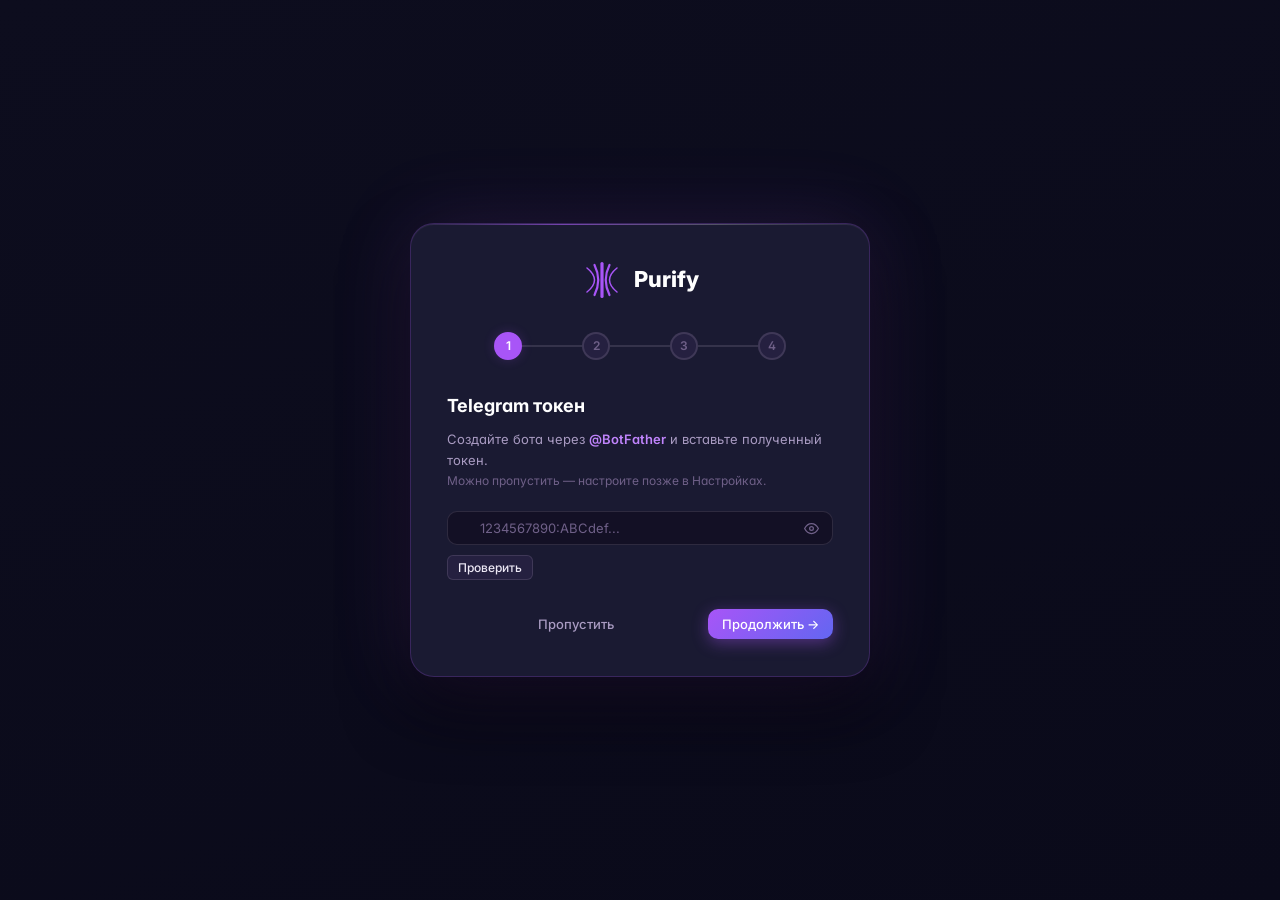
==== commit 0d6d2173: "update ui" ====
--- a/demo/index.html
+++ b/demo/index.html
@@ -14,9 +14,9 @@
 <div class="win-titlebar pywebview-drag-region">
   <span class="win-titlebar-name">Purify</span>
   <div class="win-controls">
-    <button class="wc-btn wc-hide"  onclick="window.pywebview&&pywebview.api.hide()"     title="Свернуть в трей">⊟</button>
-    <button class="wc-btn wc-min"   onclick="window.pywebview&&pywebview.api.minimize()" title="Свернуть">⎯</button>
-    <button class="wc-btn wc-close" onclick="window.pywebview&&pywebview.api.close()"    title="Закрыть">✕</button>
+    <button class="wc-btn wc-hide"  onclick="window.pywebview&&pywebview.api.hide()"     title="Свернуть в трей"><svg width="10" height="10" viewBox="0 0 24 24" fill="none" stroke="currentColor" stroke-width="2"><path d="M8 12h8"/><rect x="3" y="3" width="18" height="18" rx="2"/></svg></button>
+    <button class="wc-btn wc-min"   onclick="window.pywebview&&pywebview.api.minimize()" title="Свернуть"><svg width="10" height="10" viewBox="0 0 24 24" fill="none" stroke="currentColor" stroke-width="2"><line x1="4" y1="12" x2="20" y2="12"/></svg></button>
+    <button class="wc-btn wc-close" onclick="window.pywebview&&pywebview.api.close()" title="Закрыть"><svg width="10" height="10" viewBox="0 0 24 24" fill="none" stroke="currentColor" stroke-width="2.5"><line x1="18" y1="6" x2="6" y2="18"/><line x1="6" y1="6" x2="18" y2="18"/></svg></button>
   </div>
 </div>
 
@@ -34,19 +34,19 @@
 
   <div class="ob-card">
     <div class="ob-logo">
-      <div class="logo-orb">P</div>
+      <div class="logo-orb"><svg viewBox="0 0 40 40" fill="none"><path d="M5 8Q20 20 5 32" stroke="#fff" stroke-width="1.5" stroke-linecap="round"/><path d="M12.5 5Q20 20 12.5 35" stroke="#fff" stroke-width="2.2" stroke-linecap="round"/><path d="M20 3.5Q20 20 20 36.5" stroke="#fff" stroke-width="3.2" stroke-linecap="round"/><path d="M27.5 5Q20 20 27.5 35" stroke="#fff" stroke-width="2.2" stroke-linecap="round"/><path d="M35 8Q20 20 35 32" stroke="#fff" stroke-width="1.5" stroke-linecap="round"/></svg></div>
       <span class="logo-name">Purify</span>
     </div>
 
     <!-- Step track -->
     <div class="step-track">
-      <div class="step-node" :class="{ active: step===1, done: step>1 }" x-text="step>1?'✓':'1'"></div>
+      <div class="step-node" :class="{ active: step===1, done: step>1 }" x-html="step>1?'<svg width=\'12\' height=\'12\' viewBox=\'0 0 24 24\' fill=\'none\' stroke=\'currentColor\' stroke-width=\'3\'><polyline points=\'20 6 9 17 4 12\'/></svg>':'1'"></div>
       <div class="step-line" :class="{ done: step>1 }"></div>
-      <div class="step-node" :class="{ active: step===2, done: step>2 }" x-text="step>2?'✓':'2'"></div>
+      <div class="step-node" :class="{ active: step===2, done: step>2 }" x-html="step>2?'<svg width=\'12\' height=\'12\' viewBox=\'0 0 24 24\' fill=\'none\' stroke=\'currentColor\' stroke-width=\'3\'><polyline points=\'20 6 9 17 4 12\'/></svg>':'2'"></div>
       <div class="step-line" :class="{ done: step>2 }"></div>
-      <div class="step-node" :class="{ active: step===3, done: step>3 }" x-text="step>3?'✓':'3'"></div>
+      <div class="step-node" :class="{ active: step===3, done: step>3 }" x-html="step>3?'<svg width=\'12\' height=\'12\' viewBox=\'0 0 24 24\' fill=\'none\' stroke=\'currentColor\' stroke-width=\'3\'><polyline points=\'20 6 9 17 4 12\'/></svg>':'3'"></div>
       <div class="step-line" :class="{ done: step>3 }"></div>
-      <div class="step-node" :class="{ active: step===4, done: step>4 }" x-text="step>4?'✓':'4'"></div>
+      <div class="step-node" :class="{ active: step===4, done: step>4 }" x-html="step>4?'<svg width=\'12\' height=\'12\' viewBox=\'0 0 24 24\' fill=\'none\' stroke=\'currentColor\' stroke-width=\'3\'><polyline points=\'20 6 9 17 4 12\'/></svg>':'4'"></div>
     </div>
 
     <!-- Step 1 -->
@@ -71,7 +71,7 @@
           <span x-text="verifying ? 'Проверка...' : 'Проверить'"></span>
         </button>
       </div>
-      <div x-show="verifyMsg" x-transition class="ob-verify" :class="verifyOk ? 'success' : 'error'" x-text="verifyMsg"></div>
+      <div x-show="verifyMsg" x-transition class="ob-verify" :class="verifyOk ? 'success' : 'error'" x-html="verifyMsg"></div>
     </div>
 
     <!-- Step 2 -->
@@ -158,10 +158,9 @@
   <!-- Sidebar -->
   <aside class="sidebar" :class="{ collapsed: sidebarCollapsed }">
     <div class="sidebar-logo">
-      <div class="logo-orb">P</div>
+      <div class="logo-orb"><svg viewBox="0 0 40 40" fill="none"><path d="M5 8Q20 20 5 32" stroke="#fff" stroke-width="1.5" stroke-linecap="round"/><path d="M12.5 5Q20 20 12.5 35" stroke="#fff" stroke-width="2.2" stroke-linecap="round"/><path d="M20 3.5Q20 20 20 36.5" stroke="#fff" stroke-width="3.2" stroke-linecap="round"/><path d="M27.5 5Q20 20 27.5 35" stroke="#fff" stroke-width="2.2" stroke-linecap="round"/><path d="M35 8Q20 20 35 32" stroke="#fff" stroke-width="1.5" stroke-linecap="round"/></svg></div>
       <div class="logo-text-group">
         <div class="logo-name">Purify</div>
-        <div class="logo-tagline">AI Assistant</div>
       </div>
       <button class="sidebar-collapse-btn" @click="sidebarCollapsed = !sidebarCollapsed" :title="sidebarCollapsed ? 'Развернуть' : 'Свернуть'" :aria-label="sidebarCollapsed ? 'Развернуть боковое меню' : 'Свернуть боковое меню'">
         <span x-text="sidebarCollapsed ? '›' : '‹'"></span>
@@ -281,10 +280,10 @@
           <kbd>Ctrl+K</kbd>
         </button>
         <div class="api-status" :class="apiDisconnected ? 'disconnected' : 'connected'" x-show="page === 'dashboard' || apiDisconnected">
-          <span x-text="apiDisconnected ? '⚠ Нет связи' : '● Подключено'"></span>
+          <span x-html="apiDisconnected ? '<svg width=\'12\' height=\'12\' viewBox=\'0 0 24 24\' fill=\'none\' stroke=\'currentColor\' stroke-width=\'2\'><path d=\'M10.29 3.86L1.82 18a2 2 0 0 0 1.71 3h16.94a2 2 0 0 0 1.71-3L13.71 3.86a2 2 0 0 0-3.42 0z\'/><line x1=\'12\' y1=\'9\' x2=\'12\' y2=\'13\'/><line x1=\'12\' y1=\'17\' x2=\'12.01\' y2=\'17\'/></svg> Нет связи' : '<svg width=\'8\' height=\'8\' viewBox=\'0 0 8 8\' fill=\'currentColor\'><circle cx=\'4\' cy=\'4\' r=\'4\'/></svg> Подключено'"></span>
         </div>
         <div class="license-pill" :class="{ paid: license.plan === 'paid' }">
-          <span x-text="license.plan === 'paid' ? '✦ Pro' : `Trial · ${license.days_left}д`"></span>
+          <span x-html="license.plan === 'paid' ? '<svg width=\'12\' height=\'12\' viewBox=\'0 0 24 24\' fill=\'currentColor\'><polygon points=\'12 2 15.09 8.26 22 9.27 17 14.14 18.18 21.02 12 17.77 5.82 21.02 7 14.14 2 9.27 8.91 8.26 12 2\'/></svg> Pro' : 'Trial · ' + license.days_left + 'д'"></span>
         </div>
       </div>
     </div>
@@ -302,7 +301,7 @@
             Виджет
           </button>
           <button class="btn btn-sm" :class="editMode ? 'btn-gradient' : 'btn-ghost'" @click="toggleEdit()">
-            <span x-text="editMode ? '✓ Готово' : '⊞ Настроить'"></span>
+            <span x-html="editMode ? '<svg width=\'12\' height=\'12\' viewBox=\'0 0 24 24\' fill=\'none\' stroke=\'currentColor\' stroke-width=\'3\'><polyline points=\'20 6 9 17 4 12\'/></svg> Готово' : '<svg width=\'12\' height=\'12\' viewBox=\'0 0 24 24\' fill=\'none\' stroke=\'currentColor\' stroke-width=\'2\'><rect x=\'3\' y=\'3\' width=\'18\' height=\'18\' rx=\'2\'/><line x1=\'12\' y1=\'8\' x2=\'12\' y2=\'16\'/><line x1=\'8\' y1=\'12\' x2=\'16\' y2=\'12\'/></svg> Настроить'"></span>
           </button>
         </div>
       </div>
@@ -320,7 +319,7 @@
                 <svg width="10" height="10" viewBox="0 0 24 24" fill="none" stroke="currentColor" stroke-width="2.5"><line x1="18" y1="6" x2="6" y2="18"/><line x1="6" y1="6" x2="18" y2="18"/></svg>
               </button>
               <div class="widget-edit-center">
-                <div class="widget-edit-ico" x-text="(catalogMap[widget.type]||{}).icon"></div>
+                <div class="widget-edit-ico" x-html="(catalogMap[widget.type]||{}).icon"></div>
                 <div class="widget-edit-name" x-text="(catalogMap[widget.type]||{}).label"></div>
               </div>
               <div class="widget-edit-footer">
@@ -833,7 +832,7 @@
           <div class="catalog-grid">
             <template x-for="cat in catalogList" :key="cat.key">
               <div class="catalog-item" :class="{ disabled: !canFit(cat.key) }" @click="canFit(cat.key) && (addWidget(cat.key),showCatalog=false)">
-                <div class="catalog-ico" x-text="cat.icon"></div>
+                <div class="catalog-ico" x-html="cat.icon"></div>
                 <div class="catalog-lbl" x-text="cat.label"></div>
                 <div class="catalog-sz text-xs text-muted" x-text="canFit(cat.key) ? `${cat.minW}×${cat.minH} → ${cat.maxW}×${cat.maxH}` : 'Нет места'"></div>
               </div>
@@ -881,47 +880,46 @@
           <div id="chat-custom-section">
             <div class="form-group">
               <label class="form-label">Base URL</label>
-              <input id="chat-custom-url" type="text" class="input" placeholder="https://api.groq.com/openai/v1">
+              <input id="chat-custom-url" type="text" class="input" placeholder="https://api.groq.com/openai/v1" @change="autoSaveAI()">
               <span class="sfield-hint">OpenAI-совместимый формат: Groq, Cerebras, SambaNova, Mistral, OpenRouter, Together, xAI, Gemini</span>
             </div>
             <div class="form-group">
               <label class="form-label">API ключ</label>
-              <input id="chat-custom-key" type="password" class="input" placeholder="sk-...">
+              <input id="chat-custom-key" type="password" class="input" placeholder="sk-..." @change="autoSaveAI()">
             </div>
             <div class="form-group">
               <label class="form-label">Модель</label>
-              <input id="chat-custom-model" type="text" class="input" placeholder="llama-3.3-70b-versatile">
+              <input id="chat-custom-model" type="text" class="input" placeholder="llama-3.3-70b-versatile" @change="autoSaveAI()">
             </div>
           </div>
           <div id="chat-ollama-section" style="display:none">
             <div class="form-group">
               <label class="form-label">URL Ollama</label>
-              <input id="chat-ollama-url" type="text" class="input" placeholder="http://localhost:11434">
+              <input id="chat-ollama-url" type="text" class="input" placeholder="http://localhost:11434" @change="autoSaveAI()">
             </div>
             <div class="form-group">
               <label class="form-label">Модель</label>
-              <input id="chat-ollama-model" type="text" class="input" placeholder="llama3.2">
+              <input id="chat-ollama-model" type="text" class="input" placeholder="llama3.2" @change="autoSaveAI()">
             </div>
             <div class="form-group">
               <label class="form-label">Vision модель</label>
-              <input id="chat-ollama-vision" type="text" class="input" placeholder="llava">
+              <input id="chat-ollama-vision" type="text" class="input" placeholder="llava" @change="autoSaveAI()">
             </div>
           </div>
           <div class="form-group">
             <div style="display:flex;align-items:center;justify-content:space-between">
               <label class="form-label" style="margin:0">Tool Use</label>
-              <label class="toggle"><input type="checkbox" id="chat-tool-use" checked><div class="toggle-track"></div></label>
+              <label class="toggle"><input type="checkbox" id="chat-tool-use" checked @change="autoSaveAI()"><div class="toggle-track"></div></label>
             </div>
           </div>
           <div class="form-group">
             <div style="display:flex;align-items:center;justify-content:space-between">
               <label class="form-label" style="margin:0">Веб-поиск</label>
-              <label class="toggle"><input type="checkbox" id="chat-web-search" checked><div class="toggle-track"></div></label>
+              <label class="toggle"><input type="checkbox" id="chat-web-search" checked @change="autoSaveAI()"><div class="toggle-track"></div></label>
             </div>
           </div>
           <div class="modal-footer">
-            <button class="btn btn-ghost" @click="closeModal('modal-ai-settings')">Отмена</button>
-            <button class="btn btn-gradient" id="save-ai-settings-btn">Сохранить</button>
+            <button class="btn btn-ghost" @click="closeModal('modal-ai-settings')">Закрыть</button>
           </div>
         </div>
       </div>
@@ -936,7 +934,7 @@
 
         <!-- Empty state -->
         <div class="chat-empty" id="chat-empty-state">
-          <div class="chat-empty-orb">✦</div>
+          <div class="chat-empty-orb"><svg width="24" height="24" viewBox="0 0 24 24" fill="currentColor"><polygon points="12 2 15.09 8.26 22 9.27 17 14.14 18.18 21.02 12 17.77 5.82 21.02 7 14.14 2 9.27 8.91 8.26 12 2"/></svg></div>
           <div class="chat-empty-title">Purify AI Assistant</div>
           <div class="chat-empty-sub">Задайте вопрос, дайте команду или поделитесь скриншотом.</div>
           <div class="chat-empty-hints">
@@ -956,9 +954,9 @@
       <!-- Attach preview -->
       <div class="chat-input-area">
         <div class="chat-attach-preview" x-show="pendingAttach" x-transition>
-          <span x-text="pendingAttach?.type === 'image' ? '🖼' : '📎'"></span>
+          <span x-html="pendingAttach?.type === 'image' ? '<svg width=\'14\' height=\'14\' viewBox=\'0 0 24 24\' fill=\'none\' stroke=\'currentColor\' stroke-width=\'2\'><rect x=\'3\' y=\'3\' width=\'18\' height=\'18\' rx=\'2\'/><circle cx=\'8.5\' cy=\'8.5\' r=\'1.5\'/><polyline points=\'21 15 16 10 5 21\'/></svg>' : '<svg width=\'14\' height=\'14\' viewBox=\'0 0 24 24\' fill=\'none\' stroke=\'currentColor\' stroke-width=\'2\'><path d=\'M21.44 11.05l-9.19 9.19a6 6 0 0 1-8.49-8.49l9.19-9.19a4 4 0 0 1 5.66 5.66l-9.2 9.19a2 2 0 0 1-2.83-2.83l8.49-8.48\'/></svg>'"></span>
           <span x-text="pendingAttach?.name" class="truncate"></span>
-          <button class="remove-attach" @click="pendingAttach = null">✕</button>
+          <button class="remove-attach" @click="pendingAttach = null"><svg width="10" height="10" viewBox="0 0 24 24" fill="none" stroke="currentColor" stroke-width="3"><line x1="18" y1="6" x2="6" y2="18"/><line x1="6" y1="6" x2="18" y2="18"/></svg></button>
         </div>
 
         <div class="chat-input-row">
@@ -1000,7 +998,7 @@
 
       <div style="display:flex;gap:10px;margin-bottom:24px">
         <button class="btn btn-gradient btn-lg" id="start-bot-btn" @click="toggleBot()">
-          <span x-text="botOnline ? '⏹ Остановить' : '▶ Запустить бота'"></span>
+          <span x-html="botOnline ? '<svg width=\'13\' height=\'13\' viewBox=\'0 0 24 24\' fill=\'currentColor\'><rect x=\'6\' y=\'6\' width=\'12\' height=\'12\' rx=\'1\'/></svg> Остановить' : '<svg width=\'13\' height=\'13\' viewBox=\'0 0 24 24\' fill=\'currentColor\'><polygon points=\'6 3 20 12 6 21 6 3\'/></svg> Запустить бота'"></span>
         </button>
       </div>
 
@@ -1012,8 +1010,8 @@
             <div class="sfield-body">
               <div style="display:flex;gap:8px;align-items:center">
                 <div style="position:relative;flex:1">
-                  <input id="bot-token-input" type="password" class="input" placeholder="1234567890:ABCdef..." style="padding-right:38px">
-                  <button id="token-eye" type="button" style="position:absolute;right:10px;top:50%;transform:translateY(-50%);background:none;border:none;cursor:pointer;color:var(--text-muted);font-size:14px">👁</button>
+                  <input id="bot-token-input" type="password" class="input" placeholder="1234567890:ABCdef..." style="padding-right:38px" @change="autoSaveBot()">
+                  <button id="token-eye" type="button" style="position:absolute;right:10px;top:50%;transform:translateY(-50%);background:none;border:none;cursor:pointer;color:var(--text-muted);font-size:14px"><svg width="14" height="14" viewBox="0 0 24 24" fill="none" stroke="currentColor" stroke-width="2"><path d="M1 12s4-8 11-8 11 8 11 8-4 8-11 8-11-8-11-8z"/><circle cx="12" cy="12" r="3"/></svg></button>
                 </div>
                 <button class="btn btn-secondary btn-sm" id="verify-token-btn" style="flex-shrink:0">Проверить</button>
               </div>
@@ -1026,7 +1024,7 @@
             <label class="sfield-label" for="bot-chatid-input">Chat ID</label>
             <div class="sfield-body">
               <div style="display:flex;gap:8px">
-                <input id="bot-chatid-input" type="text" class="input" placeholder="123456789" style="flex:1">
+                <input id="bot-chatid-input" type="text" class="input" placeholder="123456789" style="flex:1" @change="autoSaveBot()">
                 <button class="btn btn-secondary btn-sm" id="test-chatid-btn" style="flex-shrink:0">Тест</button>
               </div>
               <span class="sfield-hint">Узнать свой ID: написать @userinfobot</span>
@@ -1041,7 +1039,7 @@
               <div class="sfield-hint" style="margin-top:3px">Удалять команду и ответ бота через N секунд (0 = выкл)</div>
             </div>
             <div class="sfield-num-wrap">
-              <input id="settings-del-delay" type="number" class="input sfield-num" min="0" value="0">
+              <input id="settings-del-delay" type="number" class="input sfield-num" min="0" value="0" @change="autoSaveBot()">
               <span class="sfield-unit">сек</span>
             </div>
           </div>
@@ -1061,12 +1059,6 @@
           </div>
         </div>
 
-        <div>
-          <button class="btn btn-gradient" id="save-bot-settings-btn">
-            <svg width="13" height="13" viewBox="0 0 24 24" fill="none" stroke="currentColor" stroke-width="2.5" stroke-linecap="round"><polyline points="20 6 9 17 4 12"/></svg>
-            Сохранить
-          </button>
-        </div>
       </div>
     </div>
 
@@ -1106,7 +1098,7 @@
               </template>
               <template x-for="p in filtered" :key="p.name">
                 <tr>
-                  <td style="text-align:center;font-size:18px" x-text="p.icon || '📄'"></td>
+                  <td style="text-align:center;font-size:18px" x-html="p.icon || '<svg width=\'16\' height=\'16\' viewBox=\'0 0 24 24\' fill=\'none\' stroke=\'currentColor\' stroke-width=\'2\'><path d=\'M14 2H6a2 2 0 0 0-2 2v16a2 2 0 0 0 2 2h12a2 2 0 0 0 2-2V8z\'/><polyline points=\'14 2 14 8 20 8\'/></svg>'"></td>
                   <td class="fw-6" x-text="p.name"></td>
                   <td class="td-mono truncate" style="max-width:260px" x-text="p.path"></td>
                   <td>
@@ -1190,7 +1182,7 @@
                 </template>
               </div>
               <div class="flex gap-2" style="flex-shrink:0">
-                <button class="btn btn-success btn-sm" @click="run(s.name)">▶ Запустить</button>
+                <button class="btn btn-success btn-sm" @click="run(s.name)"><svg width="11" height="11" viewBox="0 0 24 24" fill="currentColor"><polygon points="6 3 20 12 6 21 6 3"/></svg> Запустить</button>
                 <button class="btn btn-danger btn-sm btn-icon" @click="remove(s.name)" :aria-label="'Удалить ' + s.name">
                   <svg width="11" height="11" viewBox="0 0 24 24" fill="none" stroke="currentColor" stroke-width="2.5" stroke-linecap="round"><line x1="18" y1="6" x2="6" y2="18"/><line x1="6" y1="6" x2="18" y2="18"/></svg>
                 </button>
@@ -1489,7 +1481,7 @@
                 <div class="sfield">
                   <label class="sfield-label" for="settings-city">Город</label>
                   <div class="sfield-body">
-                    <input id="settings-city" type="text" class="input" placeholder="Ваш город">
+                    <input id="settings-city" type="text" class="input" placeholder="Ваш город" @change="autoSaveGeneral()">
                     <span class="sfield-hint">Данные погоды загружаются автоматически — API ключ не нужен</span>
                   </div>
                 </div>
@@ -1510,7 +1502,7 @@
                     <div class="sfield-label">Автозапуск с Windows</div>
                   </div>
                   <label class="toggle" aria-label="Автозапуск с Windows">
-                    <input type="checkbox" id="settings-autostart">
+                    <input type="checkbox" id="settings-autostart" @change="autoSaveGeneral()">
                     <div class="toggle-track"></div>
                   </label>
                 </div>
@@ -1521,7 +1513,7 @@
                     <div class="sfield-hint" style="margin-top:3px">Анонимные данные об использовании</div>
                   </div>
                   <label class="toggle" aria-label="Аналитика">
-                    <input type="checkbox" id="settings-analytics">
+                    <input type="checkbox" id="settings-analytics" @change="autoSaveGeneral()">
                     <div class="toggle-track"></div>
                   </label>
                 </div>
@@ -1542,10 +1534,6 @@
           <button class="btn btn-ghost btn-sm" id="import-config-btn">
             <svg width="13" height="13" viewBox="0 0 24 24" fill="none" stroke="currentColor" stroke-width="2" stroke-linecap="round"><path d="M21 15v4a2 2 0 0 1-2 2H5a2 2 0 0 1-2-2v-4"/><polyline points="7 10 12 15 17 10"/><line x1="12" y1="15" x2="12" y2="3"/></svg>
             Импорт
-          </button>
-          <button class="btn btn-gradient" id="save-settings-btn">
-            <svg width="13" height="13" viewBox="0 0 24 24" fill="none" stroke="currentColor" stroke-width="2.5" stroke-linecap="round"><polyline points="20 6 9 17 4 12"/></svg>
-            Сохранить настройки
           </button>
         </div>
       </div>
@@ -1741,7 +1729,7 @@
               <div class="cmd-palette-item" :class="{ selected: cmdSel === getGlobalIdx(gi, ii) }"
                    @mouseenter="cmdSel = getGlobalIdx(gi, ii)"
                    @click="execCmd(item)">
-                <div class="cmd-palette-item-icon" x-text="item.icon"></div>
+                <div class="cmd-palette-item-icon" x-html="item.icon"></div>
                 <div>
                   <div class="cmd-palette-item-name" x-text="item.label"></div>
                   <div class="cmd-palette-item-sub" x-text="item.sub"></div>
--- a/demo/css/theme.css
+++ b/demo/css/theme.css
@@ -7,28 +7,28 @@
 
 /* ── CSS CUSTOM PROPERTIES ──────────────────────────────────────── */
 :root {
-  /* Void backgrounds — purple-dark theme */
-  --bg-void:      #0D0D1C;
-  --bg-deep:      #12122A;
-  --bg-surface:   #191935;
-  --bg-raised:    #21213F;
-  --bg-hover:     #2A2A50;
-  --bg-glass:     #1C1C38;
-  --bg-glass-lg:  rgba(14, 14, 28, 0.94);
-  --bg-input:     rgba(10, 10, 22, 0.80);
+  /* Void backgrounds — balanced dark purple (visible tint, not pitch black) */
+  --bg-void:      #0f0b1e;
+  --bg-deep:      #151128;
+  --bg-surface:   #1c1733;
+  --bg-raised:    #252040;
+  --bg-hover:     #2f2850;
+  --bg-glass:     #1a1530;
+  --bg-glass-lg:  rgba(15, 11, 30, 0.94);
+  --bg-input:     rgba(18, 14, 34, 0.80);
 
   /* Sidebar */
-  --bg-sidebar:   #0A0A18;
+  --bg-sidebar:   #0b0916;
   --sidebar-w:    220px;
   --sidebar-collapsed: 58px;
 
-  /* Accent — Purify Violet */
-  --accent:         #8B5CF6;
-  --accent-hover:   #7C3AED;
-  --accent-light:   #A78BFA;
-  --accent-dim:     rgba(139, 92, 246, 0.10);
-  --accent-glow:    rgba(139, 92, 246, 0.40);
-  --accent-glow-sm: rgba(139, 92, 246, 0.20);
+  /* Accent — Purify Violet (synced with site) */
+  --accent:         #a855f7;
+  --accent-hover:   #7c3aed;
+  --accent-light:   #c084fc;
+  --accent-dim:     rgba(168, 85, 247, 0.10);
+  --accent-glow:    rgba(168, 85, 247, 0.40);
+  --accent-glow-sm: rgba(168, 85, 247, 0.20);
 
   /* Secondary — Electric Blue */
   --blue:       #3B82F6;
@@ -45,20 +45,20 @@
   --red-dim:     rgba(239, 68, 68, 0.15);
   --red-glow:    rgba(239, 68, 68, 0.30);
 
-  /* Text */
-  --text-primary:  #DDE4F0;
-  --text-secondary:#8FA3BE;
-  --text-muted:    #566880;
-  --text-faint:    #222238;
+  /* Text — warm lavender, high contrast on dark purple */
+  --text-primary:  #ede8f5;
+  --text-secondary:#a99bc2;
+  --text-muted:    #6f6088;
+  --text-faint:    #2a2240;
   --text-white:    #FFFFFF;
 
-  /* Borders */
-  --border:        rgba(139, 92, 246, 0.12);
-  --border-mid:    rgba(255, 255, 255, 0.12);
-  --border-strong: rgba(255, 255, 255, 0.22);
-  --border-card:   rgba(139, 92, 246, 0.18);
-  --border-accent:rgba(139, 92, 246, 0.35);
-  --accent-semi: rgba(139, 92, 246, 0.12);
+  /* Borders — slightly brighter for card separation */
+  --border:        rgba(168, 85, 247, 0.14);
+  --border-mid:    rgba(240, 230, 255, 0.12);
+  --border-strong: rgba(240, 230, 255, 0.22);
+  --border-card:   rgba(168, 85, 247, 0.20);
+  --border-accent:rgba(168, 85, 247, 0.38);
+  --accent-semi: rgba(168, 85, 247, 0.12);
 
   /* Radii */
   --r-xs:  3px;
@@ -76,10 +76,10 @@
   --t-spring: 400ms cubic-bezier(0.34, 1.56, 0.64, 1);
 
   /* Shadows */
-  --shadow-sm: 0 1px 3px rgba(0,0,0,0.4), 0 1px 2px rgba(0,0,0,0.3);
-  --shadow-md: 0 4px 12px rgba(0,0,0,0.5), 0 2px 4px rgba(0,0,0,0.4);
-  --shadow-lg: 0 20px 40px rgba(0,0,0,0.6), 0 8px 16px rgba(0,0,0,0.5);
-  --shadow-accent: 0 0 20px rgba(139,92,246,0.25), 0 4px 12px rgba(0,0,0,0.4);
+  --shadow-sm: 0 1px 3px rgba(6,3,18,0.5), 0 1px 2px rgba(6,3,18,0.4);
+  --shadow-md: 0 4px 12px rgba(6,3,18,0.6), 0 2px 4px rgba(6,3,18,0.5);
+  --shadow-lg: 0 20px 40px rgba(6,3,18,0.7), 0 8px 16px rgba(6,3,18,0.6);
+  --shadow-accent: 0 0 20px rgba(168,85,247,0.30), 0 4px 12px rgba(0,0,0,0.4);
   --shadow-green:  0 0 16px rgba(34,197,94,0.25);
   --shadow-red:    0 0 16px rgba(239,68,68,0.25);
 }
@@ -127,14 +127,14 @@
 .aurora-bg::before {
   width: 800px; height: 800px;
   top: -250px; right: -150px;
-  background: radial-gradient(ellipse, rgba(139,92,246,0.38) 0%, rgba(99,60,200,0.12) 40%, transparent 70%);
+  background: radial-gradient(ellipse, rgba(168,85,247,0.25) 0%, rgba(124,58,237,0.10) 40%, transparent 70%);
   animation-delay: 0s;
 }
 
 .aurora-bg::after {
   width: 700px; height: 700px;
   bottom: -200px; left: -100px;
-  background: radial-gradient(ellipse, rgba(59,130,246,0.22) 0%, rgba(30,80,200,0.08) 40%, transparent 70%);
+  background: radial-gradient(ellipse, rgba(168,85,247,0.18) 0%, rgba(124,58,237,0.06) 40%, transparent 70%);
   animation-delay: -9s;
 }
 
@@ -145,7 +145,7 @@
   top: 40%; left: 30%;
   border-radius: 50%;
   filter: blur(100px);
-  background: radial-gradient(ellipse, rgba(124,58,237,0.14) 0%, transparent 70%);
+  background: radial-gradient(ellipse, rgba(168,85,247,0.12) 0%, transparent 70%);
   animation: aurora-drift 24s ease-in-out infinite alternate;
   animation-delay: -4s;
   pointer-events: none;
@@ -214,7 +214,7 @@
   min-width: var(--sidebar-w);
   height: 100%;
   background: linear-gradient(180deg, #0E0E1E 0%, #0A0A16 100%);
-  border-right: 1px solid rgba(139,92,246,0.15);
+  border-right: 1px solid rgba(168,85,247,0.15);
   display: flex;
   flex-direction: column;
   transition: width var(--t-slow), min-width var(--t-slow);
@@ -236,27 +236,23 @@
   align-items: center;
   gap: 10px;
   padding: 12px 14px;
-  border-bottom: 1px solid rgba(139,92,246,0.15);
+  border-bottom: 1px solid rgba(168,85,247,0.15);
   height: 52px;
   flex-shrink: 0;
   overflow: hidden;
-  background: linear-gradient(90deg, rgba(139,92,246,0.08), transparent);
+  background: linear-gradient(90deg, rgba(168,85,247,0.08), transparent);
 }
 
 .logo-orb {
   width: 28px; height: 28px;
-  border-radius: 8px;
-  background: linear-gradient(135deg, var(--accent), #6366F1);
   display: flex; align-items: center; justify-content: center;
-  font-size: 14px; font-weight: 800; color: white;
   flex-shrink: 0;
-  box-shadow: 0 0 12px var(--accent-glow-sm);
-  letter-spacing: -0.5px;
-}
+}
+.logo-orb svg { width: 100%; height: 100%; }
+.logo-orb svg path { stroke: var(--accent); }
 
 .logo-text-group { overflow: hidden; }
 .logo-name { font-size: 15px; font-weight: 700; color: var(--text-white); white-space: nowrap; }
-.logo-tagline { font-size: 10px; color: var(--text-muted); white-space: nowrap; letter-spacing: 0.02em; }
 
 /* Sidebar collapse button */
 .sidebar-collapse-btn {
@@ -331,9 +327,9 @@
 }
 
 .nav-item.active {
-  background: linear-gradient(90deg, rgba(139,92,246,0.18) 0%, rgba(139,92,246,0.06) 100%);
+  background: linear-gradient(90deg, rgba(168,85,247,0.18) 0%, rgba(168,85,247,0.06) 100%);
   color: var(--accent-light);
-  box-shadow: inset 0 1px 0 rgba(139,92,246,0.12), inset 0 -1px 0 rgba(139,92,246,0.06);
+  box-shadow: inset 0 1px 0 rgba(168,85,247,0.12), inset 0 -1px 0 rgba(168,85,247,0.06);
 }
 
 .nav-item.active::before {
@@ -375,10 +371,10 @@
 /* Sidebar status footer */
 .sidebar-footer {
   padding: 10px 8px;
-  border-top: 1px solid rgba(139,92,246,0.12);
+  border-top: 1px solid rgba(168,85,247,0.12);
   flex-shrink: 0;
   overflow: hidden;
-  background: linear-gradient(0deg, rgba(139,92,246,0.05), transparent);
+  background: linear-gradient(0deg, rgba(168,85,247,0.05), transparent);
 }
 
 .sidebar-status-row {
@@ -427,14 +423,14 @@
   display: flex;
   align-items: center;
   justify-content: space-between;
-  border-bottom: 1px solid rgba(139,92,246,0.12);
+  border-bottom: 1px solid rgba(168,85,247,0.12);
   background: rgba(18, 18, 42, 0.75);
   backdrop-filter: blur(16px);
   -webkit-backdrop-filter: blur(16px);
   flex-shrink: 0;
   position: relative;
   z-index: 5;
-  box-shadow: 0 1px 0 rgba(139,92,246,0.08);
+  box-shadow: 0 1px 0 rgba(168,85,247,0.08);
 }
 
 .topbar-left {
@@ -575,13 +571,13 @@
               0 2px 8px rgba(0,0,0,0.3);
 }
 .card:hover {
-  border-color: rgba(139,92,246,0.30);
+  border-color: rgba(168,85,247,0.30);
   box-shadow: 0 1px 0 rgba(255,255,255,0.08) inset,
               0 8px 32px rgba(0,0,0,0.5),
-              0 0 0 1px rgba(139,92,246,0.08);
+              0 0 0 1px rgba(168,85,247,0.08);
 }
 .card.glow:hover {
-  box-shadow: 0 0 24px rgba(139,92,246,0.20),
+  box-shadow: 0 0 24px rgba(168,85,247,0.20),
               0 8px 32px rgba(0,0,0,0.5),
               0 1px 0 rgba(255,255,255,0.08) inset;
   border-color: var(--border-accent);
@@ -602,7 +598,7 @@
   position: absolute;
   top: 0; left: 0; right: 0;
   height: 1px;
-  background: linear-gradient(90deg, transparent, rgba(139,92,246,0.5), rgba(255,255,255,0.15), transparent);
+  background: linear-gradient(90deg, transparent, rgba(168,85,247,0.5), rgba(255,255,255,0.15), transparent);
   pointer-events: none;
 }
 
@@ -919,7 +915,7 @@
   font-weight: 600;
   white-space: nowrap;
 }
-.badge-violet  { background: var(--accent-dim); color: var(--accent-light); border: 1px solid rgba(139,92,246,0.2); }
+.badge-violet  { background: var(--accent-dim); color: var(--accent-light); border: 1px solid rgba(168,85,247,0.2); }
 .badge-green   { background: var(--green-dim);  color: var(--green);         border: 1px solid rgba(34,197,94,0.2); }
 .badge-yellow  { background: var(--yellow-dim); color: var(--yellow);         border: 1px solid rgba(245,158,11,0.2); }
 .badge-red     { background: var(--red-dim);    color: var(--red);            border: 1px solid rgba(239,68,68,0.2); }
@@ -1145,6 +1141,141 @@
   font-size: 11px;
   color: var(--blue);
   font-family: 'SF Mono', 'Fira Code', monospace;
+  position: relative;
+}
+
+/* Extend hover zone to cover the feedback button area */
+.msg-tool::after {
+  content: '';
+  position: absolute;
+  top: 0; bottom: 0;
+  right: -28px;
+  width: 28px;
+}
+/* Feedback button — appears on hover, positioned outside badge */
+.msg-tool-feedback {
+  position: absolute;
+  right: -24px;
+  top: 50%;
+  transform: translateY(-50%);
+  display: none;
+  align-items: center;
+  justify-content: center;
+  width: 18px; height: 18px;
+  border: none;
+  background: transparent;
+  color: var(--text-muted);
+  cursor: pointer;
+  border-radius: var(--r-xs);
+  padding: 0;
+  transition: color 0.15s, background 0.15s;
+}
+.msg-tool:hover .msg-tool-feedback { display: flex; }
+.msg-tool-feedback:hover { color: var(--red, #ef4444); background: rgba(239,68,68,0.1); }
+
+/* Feedback overlay — centered in chat */
+.feedback-overlay {
+  position: absolute;
+  inset: 0;
+  display: flex;
+  align-items: center;
+  justify-content: center;
+  background: rgba(0,0,0,0.35);
+  z-index: 100;
+  animation: feedback-fade 0.15s ease-out;
+}
+@keyframes feedback-fade {
+  from { opacity: 0; }
+  to { opacity: 1; }
+}
+.feedback-panel {
+  width: 280px;
+  background: var(--bg-float);
+  border: 1px solid var(--border-mid);
+  border-radius: var(--r-lg);
+  box-shadow: 0 16px 48px rgba(0,0,0,0.45);
+  backdrop-filter: blur(20px);
+  -webkit-backdrop-filter: blur(20px);
+  padding: 8px;
+  animation: feedback-scale 0.2s cubic-bezier(0.16,1,0.3,1);
+}
+@keyframes feedback-scale {
+  from { opacity: 0; transform: scale(0.95); }
+  to { opacity: 1; transform: scale(1); }
+}
+.feedback-panel-header {
+  display: flex;
+  align-items: center;
+  justify-content: space-between;
+  padding: 8px 10px 6px;
+}
+.feedback-panel-title {
+  font-size: 12px;
+  font-weight: 600;
+  color: var(--text-primary);
+  font-family: var(--font);
+}
+.feedback-panel-close {
+  width: 22px; height: 22px;
+  display: flex; align-items: center; justify-content: center;
+  border: none; background: transparent;
+  color: var(--text-muted);
+  cursor: pointer;
+  border-radius: var(--r-xs);
+  transition: background 0.12s, color 0.12s;
+}
+.feedback-panel-close:hover { background: var(--bg-raised); color: var(--text-primary); }
+.feedback-panel-context {
+  font-size: 11px;
+  color: var(--text-muted);
+  padding: 0 10px 8px;
+  font-family: 'SF Mono', 'Fira Code', monospace;
+  white-space: nowrap;
+  overflow: hidden;
+  text-overflow: ellipsis;
+}
+.feedback-panel-context span { color: var(--red, #ef4444); }
+.feedback-divider {
+  height: 1px;
+  background: var(--border);
+  margin: 2px 6px 4px;
+}
+.feedback-dropdown-item {
+  display: flex;
+  align-items: center;
+  gap: 10px;
+  padding: 9px 12px;
+  border-radius: var(--r-sm);
+  font-size: 13px;
+  color: var(--text-secondary);
+  cursor: pointer;
+  border: none;
+  background: transparent;
+  width: 100%;
+  text-align: left;
+  font-family: var(--font);
+  transition: background 0.12s, color 0.12s;
+}
+.feedback-dropdown-item:hover {
+  background: var(--accent-dim);
+  color: var(--text-primary);
+}
+.feedback-dropdown-item svg { flex-shrink: 0; opacity: 0.5; }
+.feedback-dropdown-item:hover svg { opacity: 1; }
+.feedback-sent {
+  display: flex;
+  flex-direction: column;
+  align-items: center;
+  gap: 8px;
+  padding: 24px 10px;
+  font-size: 13px;
+  color: var(--green, #22c55e);
+  text-align: center;
+}
+.feedback-sent svg { flex-shrink: 0; }
+.feedback-sent-sub {
+  font-size: 11px;
+  color: var(--text-muted);
 }
 
 .msg-image {
@@ -1191,7 +1322,7 @@
 .drag-over-overlay {
   position: absolute;
   inset: 0;
-  background: rgba(139,92,246,0.06);
+  background: rgba(168,85,247,0.06);
   border: 2px dashed var(--accent);
   border-radius: var(--r-lg);
   display: flex;
@@ -1208,7 +1339,7 @@
 
 /* Chat input area */
 .chat-input-area {
-  border-top: 1px solid rgba(139,92,246,0.12);
+  border-top: 1px solid rgba(168,85,247,0.12);
   padding: 12px 16px;
   flex-shrink: 0;
   background: rgba(13, 13, 30, 0.80);
@@ -1581,12 +1712,12 @@
 
 .modal {
   background: #1A1A30;
-  border: 1px solid rgba(139,92,246,0.22);
+  border: 1px solid rgba(168,85,247,0.22);
   border-radius: var(--r-2xl);
   padding: 24px;
   width: 100%;
   max-width: 420px;
-  box-shadow: 0 0 50px rgba(139,92,246,0.12),
+  box-shadow: 0 0 50px rgba(168,85,247,0.12),
               0 24px 48px rgba(0,0,0,0.6),
               0 1px 0 rgba(255,255,255,0.06) inset;
   animation: modal-in 200ms cubic-bezier(0.34, 1.56, 0.64, 1);
@@ -1731,10 +1862,10 @@
   width: 540px;
   max-width: calc(100vw - 40px);
   background: #1A1A30;
-  border: 1px solid rgba(139,92,246,0.25);
+  border: 1px solid rgba(168,85,247,0.25);
   border-radius: var(--r-2xl);
   overflow: hidden;
-  box-shadow: 0 0 60px rgba(139,92,246,0.15),
+  box-shadow: 0 0 60px rgba(168,85,247,0.15),
               0 32px 64px rgba(0,0,0,0.6),
               0 1px 0 rgba(255,255,255,0.06) inset;
   animation: modal-in 180ms cubic-bezier(0.34, 1.56, 0.64, 1);
@@ -1836,10 +1967,10 @@
   width: 100%;
   max-width: 460px;
   background: #1A1A32;
-  border: 1px solid rgba(139,92,246,0.22);
+  border: 1px solid rgba(168,85,247,0.22);
   border-radius: var(--r-2xl);
   padding: 36px;
-  box-shadow: 0 0 80px rgba(139,92,246,0.15),
+  box-shadow: 0 0 80px rgba(168,85,247,0.15),
               0 32px 64px rgba(0,0,0,0.6),
               0 1px 0 rgba(255,255,255,0.06) inset;
   position: relative;
@@ -1852,7 +1983,7 @@
   position: absolute;
   top: 0; left: 0; right: 0;
   height: 1px;
-  background: linear-gradient(90deg, transparent, rgba(139,92,246,0.6), rgba(255,255,255,0.2), transparent);
+  background: linear-gradient(90deg, transparent, rgba(168,85,247,0.6), rgba(255,255,255,0.2), transparent);
   pointer-events: none;
 }
 
@@ -1863,7 +1994,7 @@
   gap: 12px;
   margin-bottom: 32px;
 }
-.ob-logo .logo-orb { width: 40px; height: 40px; font-size: 20px; border-radius: 12px; }
+.ob-logo .logo-orb { width: 40px; height: 40px; }
 .ob-logo .logo-name { font-size: 22px; font-weight: 800; }
 
 /* Step track */
@@ -2361,17 +2492,17 @@
 .chat-empty-orb {
   width: 72px; height: 72px;
   border-radius: 50%;
-  background: linear-gradient(135deg, rgba(139,92,246,0.25), rgba(99,60,200,0.12));
-  border: 1px solid rgba(139,92,246,0.3);
+  background: linear-gradient(135deg, rgba(168,85,247,0.25), rgba(99,60,200,0.12));
+  border: 1px solid rgba(168,85,247,0.3);
   display: flex; align-items: center; justify-content: center;
   font-size: 28px;
-  box-shadow: 0 0 40px rgba(139,92,246,0.18), 0 0 0 8px rgba(139,92,246,0.06);
+  box-shadow: 0 0 40px rgba(168,85,247,0.18), 0 0 0 8px rgba(168,85,247,0.06);
   animation: orb-pulse 3s ease-in-out infinite;
 }
 
 @keyframes orb-pulse {
-  0%, 100% { box-shadow: 0 0 40px rgba(139,92,246,0.18), 0 0 0 8px rgba(139,92,246,0.06); }
-  50%       { box-shadow: 0 0 60px rgba(139,92,246,0.28), 0 0 0 14px rgba(139,92,246,0.04); }
+  0%, 100% { box-shadow: 0 0 40px rgba(168,85,247,0.18), 0 0 0 8px rgba(168,85,247,0.06); }
+  50%       { box-shadow: 0 0 60px rgba(168,85,247,0.28), 0 0 0 14px rgba(168,85,247,0.04); }
 }
 
 .chat-empty-title {
@@ -2440,7 +2571,7 @@
   justify-content: space-between;
   padding: 0 6px 0 14px;
   background: linear-gradient(90deg, #080814 0%, #0D0D1E 100%);
-  border-bottom: 1px solid rgba(139,92,246,0.20);
+  border-bottom: 1px solid rgba(168,85,247,0.20);
   position: relative;
   z-index: 20;
   -webkit-app-region: drag;
@@ -2541,17 +2672,17 @@
   min-height: 0;
 }
 .widget-cell:hover {
-  box-shadow: 0 0 0 1px rgba(139,92,246,0.2), 0 8px 32px rgba(0,0,0,0.38);
+  box-shadow: 0 0 0 1px rgba(168,85,247,0.2), 0 8px 32px rgba(0,0,0,0.38);
 }
 .widget-cell.editing {
-  border: 1.5px dashed rgba(139,92,246,0.42) !important;
+  border: 1.5px dashed rgba(168,85,247,0.42) !important;
   cursor: pointer;
   transform: none !important;
   animation: widget-edit-pulse 2.4s ease-in-out infinite;
 }
 @keyframes widget-edit-pulse {
-  0%,100% { border-color: rgba(139,92,246,0.35); box-shadow: 0 0 0 0 transparent; }
-  50%      { border-color: rgba(167,139,250,0.7); box-shadow: 0 0 18px rgba(139,92,246,0.14); }
+  0%,100% { border-color: rgba(168,85,247,0.35); box-shadow: 0 0 0 0 transparent; }
+  50%      { border-color: rgba(167,139,250,0.7); box-shadow: 0 0 18px rgba(168,85,247,0.14); }
 }
 
 /* ── Widget swap animation ────────────────────────────────────── */
@@ -2646,8 +2777,8 @@
 .wec-size-badge {
   font-size: 10px;
   font-weight: 700;
-  color: rgba(139,92,246,0.7);
-  background: rgba(139,92,246,0.12);
+  color: rgba(168,85,247,0.7);
+  background: rgba(168,85,247,0.12);
   padding: 2px 6px;
   border-radius: 4px;
 }
@@ -2661,16 +2792,16 @@
 /* Swap-selected widget: lifted with glow */
 .widget-cell.swap-sel {
   border: 2px solid var(--accent) !important;
-  box-shadow: 0 0 0 4px rgba(139,92,246,0.18),
+  box-shadow: 0 0 0 4px rgba(168,85,247,0.18),
               0 16px 48px rgba(0,0,0,0.55),
-              0 0 32px rgba(139,92,246,0.22) !important;
+              0 0 32px rgba(168,85,247,0.22) !important;
   transform: scale(1.025) translateY(-3px) !important;
   z-index: 12;
   animation: swap-sel-throb 1.2s ease-in-out infinite alternate;
 }
 @keyframes swap-sel-throb {
-  from { box-shadow: 0 0 0 4px rgba(139,92,246,0.18), 0 16px 48px rgba(0,0,0,0.55), 0 0 24px rgba(139,92,246,0.2); }
-  to   { box-shadow: 0 0 0 6px rgba(139,92,246,0.28), 0 20px 56px rgba(0,0,0,0.6), 0 0 40px rgba(139,92,246,0.35); }
+  from { box-shadow: 0 0 0 4px rgba(168,85,247,0.18), 0 16px 48px rgba(0,0,0,0.55), 0 0 24px rgba(168,85,247,0.2); }
+  to   { box-shadow: 0 0 0 6px rgba(168,85,247,0.28), 0 20px 56px rgba(0,0,0,0.6), 0 0 40px rgba(168,85,247,0.35); }
 }
 
 /* ── Resize handle (inside edit overlay) ─────────────────────── */
@@ -2691,8 +2822,8 @@
 .widget-resize-handle:hover,
 .widget-resize-handle.rh-active {
   color: var(--accent-light);
-  background: rgba(139,92,246,0.2);
-  border-color: rgba(139,92,246,0.4);
+  background: rgba(168,85,247,0.2);
+  border-color: rgba(168,85,247,0.4);
 }
 .widget-resize-handle svg { display: block; }
 
@@ -2733,7 +2864,7 @@
   display: flex; align-items: center; justify-content: center;
   flex-shrink: 0;
 }
-.w-stat-ico.purple { background: rgba(139,92,246,0.13); color: var(--accent); box-shadow: 0 0 14px rgba(139,92,246,0.15); }
+.w-stat-ico.purple { background: rgba(168,85,247,0.13); color: var(--accent); box-shadow: 0 0 14px rgba(168,85,247,0.15); }
 .w-stat-ico.blue   { background: rgba(59,130,246,0.13);  color: var(--blue);   box-shadow: 0 0 14px rgba(59,130,246,0.15); }
 .w-stat-ico.yellow { background: rgba(245,158,11,0.13);  color: var(--yellow); box-shadow: 0 0 14px rgba(245,158,11,0.15); }
 .w-stat-ico.green  { background: rgba(34,197,94,0.13);   color: var(--green);  box-shadow: 0 0 14px rgba(34,197,94,0.15); }
@@ -2770,7 +2901,7 @@
 }
 .w-bar-fill.blue   { background: linear-gradient(90deg, var(--blue), #60A5FA); }
 .w-bar-fill.yellow { background: linear-gradient(90deg, var(--yellow), #FCD34D); }
-.w-bar-fill.media-bar { background: linear-gradient(90deg, rgba(139,92,246,0.9), rgba(167,139,250,0.95)); transition: width 0.3s linear; }
+.w-bar-fill.media-bar { background: linear-gradient(90deg, rgba(168,85,247,0.9), rgba(167,139,250,0.95)); transition: width 0.3s linear; }
 
 /* Sparkline SVG */
 .w-spark {
@@ -2933,15 +3064,15 @@
   position: relative;
   width: 52px; height: 52px;
   border-radius: 50%;
-  background: rgba(139,92,246,0.15);
-  border: 1.5px solid rgba(139,92,246,0.3);
+  background: rgba(168,85,247,0.15);
+  border: 1.5px solid rgba(168,85,247,0.3);
   display: flex; align-items: center; justify-content: center;
   cursor: pointer;
   flex-shrink: 0;
   overflow: visible;
   transition: transform 0.2s cubic-bezier(0.34,1.56,0.64,1), border-color 0.2s;
 }
-.w-bot-avatar:hover { transform: scale(1.08); border-color: rgba(139,92,246,0.6); }
+.w-bot-avatar:hover { transform: scale(1.08); border-color: rgba(168,85,247,0.6); }
 
 .w-bot-avatar-img {
   width: 100%; height: 100%;
@@ -3175,11 +3306,11 @@
 }
 .media-bg-glow {
   position: absolute; inset: 0;
-  background: radial-gradient(ellipse at 60% 20%, rgba(139,92,246,0.28) 0%, rgba(8,5,22,0.98) 70%);
+  background: radial-gradient(ellipse at 60% 20%, rgba(168,85,247,0.28) 0%, rgba(8,5,22,0.98) 70%);
   transition: opacity 0.8s ease;
 }
 .media-bg-glow.active {
-  background: radial-gradient(ellipse at 60% 20%, rgba(139,92,246,0.5) 0%, rgba(14,6,32,0.95) 65%);
+  background: radial-gradient(ellipse at 60% 20%, rgba(168,85,247,0.5) 0%, rgba(14,6,32,0.95) 65%);
   animation: media-pulse-bg 6s ease-in-out infinite alternate;
 }
 .media-bg-glow.with-art { opacity: 0.45; }
@@ -3237,16 +3368,16 @@
   width: 96px; height: 96px;
   border-radius: 50%;
   background: conic-gradient(
-    rgba(139,92,246,0.5) 0deg,
+    rgba(168,85,247,0.5) 0deg,
     rgba(80,30,160,0.3) 90deg,
     rgba(30,10,80,0.6) 180deg,
     rgba(80,30,160,0.3) 270deg,
-    rgba(139,92,246,0.5) 360deg
+    rgba(168,85,247,0.5) 360deg
   );
-  border: 2px solid rgba(139,92,246,0.25);
+  border: 2px solid rgba(168,85,247,0.25);
   display: flex; align-items: center; justify-content: center;
   position: relative;
-  box-shadow: 0 0 40px rgba(139,92,246,0.2);
+  box-shadow: 0 0 40px rgba(168,85,247,0.2);
 }
 .media-art-orb::before {
   content: '';
@@ -3268,7 +3399,7 @@
 .media-art-orb svg { position: relative; z-index: 2; }
 .media-art-orb.spinning {
   animation: vinyl-spin 10s linear infinite;
-  box-shadow: 0 0 48px rgba(139,92,246,0.45), 0 0 80px rgba(139,92,246,0.15);
+  box-shadow: 0 0 48px rgba(168,85,247,0.45), 0 0 80px rgba(168,85,247,0.15);
 }
 @keyframes vinyl-spin { to { transform: rotate(360deg); } }
 
@@ -3498,7 +3629,7 @@
 .cur-chip:hover:not(.disabled) { border-color: rgba(255,255,255,0.2); color: var(--text-secondary); }
 .cur-chip.active {
   border-color: var(--accent); color: var(--text-white);
-  background: rgba(139,92,246,0.1);
+  background: rgba(168,85,247,0.1);
 }
 .cur-chip.disabled { opacity: 0.25; cursor: not-allowed; }
 
@@ -3647,7 +3778,7 @@
   display: flex; align-items: center; justify-content: center;
   flex-shrink: 0;
 }
-.vi-accent { background: rgba(139,92,246,0.15); color: var(--accent); }
+.vi-accent { background: rgba(168,85,247,0.15); color: var(--accent); }
 .vi-blue   { background: rgba(59,130,246,0.15);  color: #60a5fa; }
 .vi-green  { background: rgba(34,197,94,0.15);   color: #4ade80; }
 .vi-yellow { background: rgba(234,179,8,0.15);   color: #facc15; }
@@ -3863,7 +3994,7 @@
 .wv-glow {
   position: absolute; inset: 0;
   background: radial-gradient(ellipse 90% 70% at 50% 110%,
-    rgba(139,92,246,0.22) 0%, transparent 65%);
+    rgba(168,85,247,0.22) 0%, transparent 65%);
   opacity: 0;
   transition: opacity 0.7s ease;
   pointer-events: none;
@@ -3975,8 +4106,8 @@
   white-space: nowrap;
 }
 .w-action-pill:hover:not(:disabled) {
-  background: rgba(139,92,246,0.15);
-  border-color: rgba(139,92,246,0.35);
+  background: rgba(168,85,247,0.15);
+  border-color: rgba(168,85,247,0.35);
   color: var(--accent-light);
 }
 .w-action-pill:disabled { opacity: 0.5; cursor: default; }
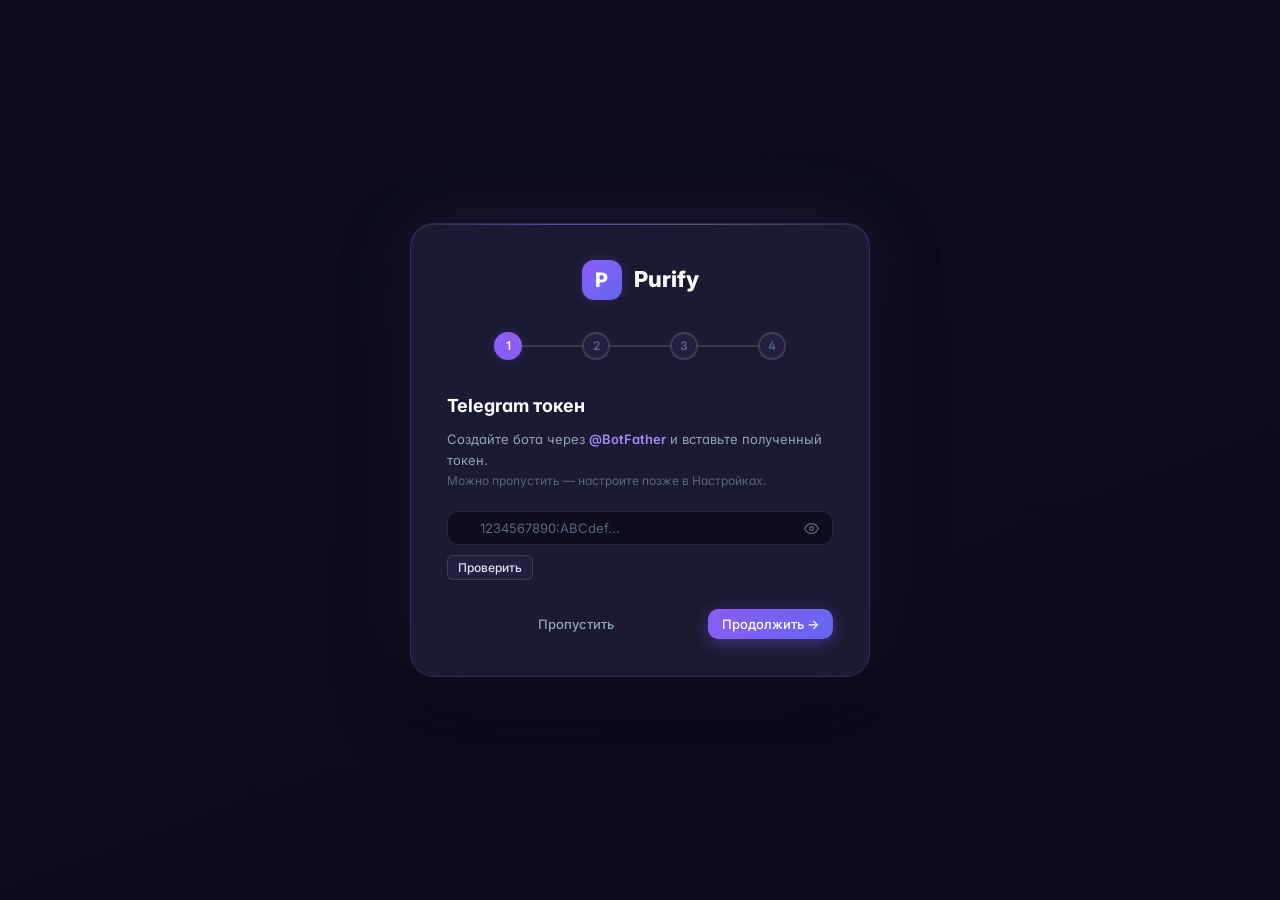
==== commit 888e97cf: "Update demo UI and assets Co-Authored-By: Claude Opus 4.6 (1M context) <noreply@anthropic.com>" ====
--- a/demo/index.html
+++ b/demo/index.html
@@ -14,9 +14,9 @@
 <div class="win-titlebar pywebview-drag-region">
   <span class="win-titlebar-name">Purify</span>
   <div class="win-controls">
-    <button class="wc-btn wc-hide"  onclick="window.pywebview&&pywebview.api.hide()"     title="Свернуть в трей"><svg width="10" height="10" viewBox="0 0 24 24" fill="none" stroke="currentColor" stroke-width="2"><path d="M8 12h8"/><rect x="3" y="3" width="18" height="18" rx="2"/></svg></button>
-    <button class="wc-btn wc-min"   onclick="window.pywebview&&pywebview.api.minimize()" title="Свернуть"><svg width="10" height="10" viewBox="0 0 24 24" fill="none" stroke="currentColor" stroke-width="2"><line x1="4" y1="12" x2="20" y2="12"/></svg></button>
-    <button class="wc-btn wc-close" onclick="window.pywebview&&pywebview.api.close()" title="Закрыть"><svg width="10" height="10" viewBox="0 0 24 24" fill="none" stroke="currentColor" stroke-width="2.5"><line x1="18" y1="6" x2="6" y2="18"/><line x1="6" y1="6" x2="18" y2="18"/></svg></button>
+    <button class="wc-btn wc-hide"  onclick="window.pywebview&&pywebview.api.hide()"     title="Свернуть в трей">⊟</button>
+    <button class="wc-btn wc-min"   onclick="window.pywebview&&pywebview.api.minimize()" title="Свернуть">⎯</button>
+    <button class="wc-btn wc-close" onclick="window.pywebview&&pywebview.api.close()"    title="Закрыть">✕</button>
   </div>
 </div>
 
@@ -34,19 +34,19 @@
 
   <div class="ob-card">
     <div class="ob-logo">
-      <div class="logo-orb"><svg viewBox="0 0 40 40" fill="none"><path d="M5 8Q20 20 5 32" stroke="#fff" stroke-width="1.5" stroke-linecap="round"/><path d="M12.5 5Q20 20 12.5 35" stroke="#fff" stroke-width="2.2" stroke-linecap="round"/><path d="M20 3.5Q20 20 20 36.5" stroke="#fff" stroke-width="3.2" stroke-linecap="round"/><path d="M27.5 5Q20 20 27.5 35" stroke="#fff" stroke-width="2.2" stroke-linecap="round"/><path d="M35 8Q20 20 35 32" stroke="#fff" stroke-width="1.5" stroke-linecap="round"/></svg></div>
+      <div class="logo-orb">P</div>
       <span class="logo-name">Purify</span>
     </div>
 
     <!-- Step track -->
     <div class="step-track">
-      <div class="step-node" :class="{ active: step===1, done: step>1 }" x-html="step>1?'<svg width=\'12\' height=\'12\' viewBox=\'0 0 24 24\' fill=\'none\' stroke=\'currentColor\' stroke-width=\'3\'><polyline points=\'20 6 9 17 4 12\'/></svg>':'1'"></div>
+      <div class="step-node" :class="{ active: step===1, done: step>1 }" x-text="step>1?'✓':'1'"></div>
       <div class="step-line" :class="{ done: step>1 }"></div>
-      <div class="step-node" :class="{ active: step===2, done: step>2 }" x-html="step>2?'<svg width=\'12\' height=\'12\' viewBox=\'0 0 24 24\' fill=\'none\' stroke=\'currentColor\' stroke-width=\'3\'><polyline points=\'20 6 9 17 4 12\'/></svg>':'2'"></div>
+      <div class="step-node" :class="{ active: step===2, done: step>2 }" x-text="step>2?'✓':'2'"></div>
       <div class="step-line" :class="{ done: step>2 }"></div>
-      <div class="step-node" :class="{ active: step===3, done: step>3 }" x-html="step>3?'<svg width=\'12\' height=\'12\' viewBox=\'0 0 24 24\' fill=\'none\' stroke=\'currentColor\' stroke-width=\'3\'><polyline points=\'20 6 9 17 4 12\'/></svg>':'3'"></div>
+      <div class="step-node" :class="{ active: step===3, done: step>3 }" x-text="step>3?'✓':'3'"></div>
       <div class="step-line" :class="{ done: step>3 }"></div>
-      <div class="step-node" :class="{ active: step===4, done: step>4 }" x-html="step>4?'<svg width=\'12\' height=\'12\' viewBox=\'0 0 24 24\' fill=\'none\' stroke=\'currentColor\' stroke-width=\'3\'><polyline points=\'20 6 9 17 4 12\'/></svg>':'4'"></div>
+      <div class="step-node" :class="{ active: step===4, done: step>4 }" x-text="step>4?'✓':'4'"></div>
     </div>
 
     <!-- Step 1 -->
@@ -71,7 +71,7 @@
           <span x-text="verifying ? 'Проверка...' : 'Проверить'"></span>
         </button>
       </div>
-      <div x-show="verifyMsg" x-transition class="ob-verify" :class="verifyOk ? 'success' : 'error'" x-html="verifyMsg"></div>
+      <div x-show="verifyMsg" x-transition class="ob-verify" :class="verifyOk ? 'success' : 'error'" x-text="verifyMsg"></div>
     </div>
 
     <!-- Step 2 -->
@@ -158,9 +158,10 @@
   <!-- Sidebar -->
   <aside class="sidebar" :class="{ collapsed: sidebarCollapsed }">
     <div class="sidebar-logo">
-      <div class="logo-orb"><svg viewBox="0 0 40 40" fill="none"><path d="M5 8Q20 20 5 32" stroke="#fff" stroke-width="1.5" stroke-linecap="round"/><path d="M12.5 5Q20 20 12.5 35" stroke="#fff" stroke-width="2.2" stroke-linecap="round"/><path d="M20 3.5Q20 20 20 36.5" stroke="#fff" stroke-width="3.2" stroke-linecap="round"/><path d="M27.5 5Q20 20 27.5 35" stroke="#fff" stroke-width="2.2" stroke-linecap="round"/><path d="M35 8Q20 20 35 32" stroke="#fff" stroke-width="1.5" stroke-linecap="round"/></svg></div>
+      <div class="logo-orb">P</div>
       <div class="logo-text-group">
         <div class="logo-name">Purify</div>
+        <div class="logo-tagline">AI Assistant</div>
       </div>
       <button class="sidebar-collapse-btn" @click="sidebarCollapsed = !sidebarCollapsed" :title="sidebarCollapsed ? 'Развернуть' : 'Свернуть'" :aria-label="sidebarCollapsed ? 'Развернуть боковое меню' : 'Свернуть боковое меню'">
         <span x-text="sidebarCollapsed ? '›' : '‹'"></span>
@@ -280,10 +281,10 @@
           <kbd>Ctrl+K</kbd>
         </button>
         <div class="api-status" :class="apiDisconnected ? 'disconnected' : 'connected'" x-show="page === 'dashboard' || apiDisconnected">
-          <span x-html="apiDisconnected ? '<svg width=\'12\' height=\'12\' viewBox=\'0 0 24 24\' fill=\'none\' stroke=\'currentColor\' stroke-width=\'2\'><path d=\'M10.29 3.86L1.82 18a2 2 0 0 0 1.71 3h16.94a2 2 0 0 0 1.71-3L13.71 3.86a2 2 0 0 0-3.42 0z\'/><line x1=\'12\' y1=\'9\' x2=\'12\' y2=\'13\'/><line x1=\'12\' y1=\'17\' x2=\'12.01\' y2=\'17\'/></svg> Нет связи' : '<svg width=\'8\' height=\'8\' viewBox=\'0 0 8 8\' fill=\'currentColor\'><circle cx=\'4\' cy=\'4\' r=\'4\'/></svg> Подключено'"></span>
+          <span x-text="apiDisconnected ? '⚠ Нет связи' : '● Подключено'"></span>
         </div>
         <div class="license-pill" :class="{ paid: license.plan === 'paid' }">
-          <span x-html="license.plan === 'paid' ? '<svg width=\'12\' height=\'12\' viewBox=\'0 0 24 24\' fill=\'currentColor\'><polygon points=\'12 2 15.09 8.26 22 9.27 17 14.14 18.18 21.02 12 17.77 5.82 21.02 7 14.14 2 9.27 8.91 8.26 12 2\'/></svg> Pro' : 'Trial · ' + license.days_left + 'д'"></span>
+          <span x-text="license.plan === 'paid' ? '✦ Pro' : `Trial · ${license.days_left}д`"></span>
         </div>
       </div>
     </div>
@@ -301,7 +302,7 @@
             Виджет
           </button>
           <button class="btn btn-sm" :class="editMode ? 'btn-gradient' : 'btn-ghost'" @click="toggleEdit()">
-            <span x-html="editMode ? '<svg width=\'12\' height=\'12\' viewBox=\'0 0 24 24\' fill=\'none\' stroke=\'currentColor\' stroke-width=\'3\'><polyline points=\'20 6 9 17 4 12\'/></svg> Готово' : '<svg width=\'12\' height=\'12\' viewBox=\'0 0 24 24\' fill=\'none\' stroke=\'currentColor\' stroke-width=\'2\'><rect x=\'3\' y=\'3\' width=\'18\' height=\'18\' rx=\'2\'/><line x1=\'12\' y1=\'8\' x2=\'12\' y2=\'16\'/><line x1=\'8\' y1=\'12\' x2=\'16\' y2=\'12\'/></svg> Настроить'"></span>
+            <span x-text="editMode ? '✓ Готово' : '⊞ Настроить'"></span>
           </button>
         </div>
       </div>
@@ -319,7 +320,7 @@
                 <svg width="10" height="10" viewBox="0 0 24 24" fill="none" stroke="currentColor" stroke-width="2.5"><line x1="18" y1="6" x2="6" y2="18"/><line x1="6" y1="6" x2="18" y2="18"/></svg>
               </button>
               <div class="widget-edit-center">
-                <div class="widget-edit-ico" x-html="(catalogMap[widget.type]||{}).icon"></div>
+                <div class="widget-edit-ico" x-text="(catalogMap[widget.type]||{}).icon"></div>
                 <div class="widget-edit-name" x-text="(catalogMap[widget.type]||{}).label"></div>
               </div>
               <div class="widget-edit-footer">
@@ -832,7 +833,7 @@
           <div class="catalog-grid">
             <template x-for="cat in catalogList" :key="cat.key">
               <div class="catalog-item" :class="{ disabled: !canFit(cat.key) }" @click="canFit(cat.key) && (addWidget(cat.key),showCatalog=false)">
-                <div class="catalog-ico" x-html="cat.icon"></div>
+                <div class="catalog-ico" x-text="cat.icon"></div>
                 <div class="catalog-lbl" x-text="cat.label"></div>
                 <div class="catalog-sz text-xs text-muted" x-text="canFit(cat.key) ? `${cat.minW}×${cat.minH} → ${cat.maxW}×${cat.maxH}` : 'Нет места'"></div>
               </div>
@@ -880,46 +881,47 @@
           <div id="chat-custom-section">
             <div class="form-group">
               <label class="form-label">Base URL</label>
-              <input id="chat-custom-url" type="text" class="input" placeholder="https://api.groq.com/openai/v1" @change="autoSaveAI()">
+              <input id="chat-custom-url" type="text" class="input" placeholder="https://api.groq.com/openai/v1">
               <span class="sfield-hint">OpenAI-совместимый формат: Groq, Cerebras, SambaNova, Mistral, OpenRouter, Together, xAI, Gemini</span>
             </div>
             <div class="form-group">
               <label class="form-label">API ключ</label>
-              <input id="chat-custom-key" type="password" class="input" placeholder="sk-..." @change="autoSaveAI()">
+              <input id="chat-custom-key" type="password" class="input" placeholder="sk-...">
             </div>
             <div class="form-group">
               <label class="form-label">Модель</label>
-              <input id="chat-custom-model" type="text" class="input" placeholder="llama-3.3-70b-versatile" @change="autoSaveAI()">
+              <input id="chat-custom-model" type="text" class="input" placeholder="llama-3.3-70b-versatile">
             </div>
           </div>
           <div id="chat-ollama-section" style="display:none">
             <div class="form-group">
               <label class="form-label">URL Ollama</label>
-              <input id="chat-ollama-url" type="text" class="input" placeholder="http://localhost:11434" @change="autoSaveAI()">
+              <input id="chat-ollama-url" type="text" class="input" placeholder="http://localhost:11434">
             </div>
             <div class="form-group">
               <label class="form-label">Модель</label>
-              <input id="chat-ollama-model" type="text" class="input" placeholder="llama3.2" @change="autoSaveAI()">
+              <input id="chat-ollama-model" type="text" class="input" placeholder="llama3.2">
             </div>
             <div class="form-group">
               <label class="form-label">Vision модель</label>
-              <input id="chat-ollama-vision" type="text" class="input" placeholder="llava" @change="autoSaveAI()">
+              <input id="chat-ollama-vision" type="text" class="input" placeholder="llava">
             </div>
           </div>
           <div class="form-group">
             <div style="display:flex;align-items:center;justify-content:space-between">
               <label class="form-label" style="margin:0">Tool Use</label>
-              <label class="toggle"><input type="checkbox" id="chat-tool-use" checked @change="autoSaveAI()"><div class="toggle-track"></div></label>
+              <label class="toggle"><input type="checkbox" id="chat-tool-use" checked><div class="toggle-track"></div></label>
             </div>
           </div>
           <div class="form-group">
             <div style="display:flex;align-items:center;justify-content:space-between">
               <label class="form-label" style="margin:0">Веб-поиск</label>
-              <label class="toggle"><input type="checkbox" id="chat-web-search" checked @change="autoSaveAI()"><div class="toggle-track"></div></label>
+              <label class="toggle"><input type="checkbox" id="chat-web-search" checked><div class="toggle-track"></div></label>
             </div>
           </div>
           <div class="modal-footer">
-            <button class="btn btn-ghost" @click="closeModal('modal-ai-settings')">Закрыть</button>
+            <button class="btn btn-ghost" @click="closeModal('modal-ai-settings')">Отмена</button>
+            <button class="btn btn-gradient" id="save-ai-settings-btn">Сохранить</button>
           </div>
         </div>
       </div>
@@ -934,7 +936,7 @@
 
         <!-- Empty state -->
         <div class="chat-empty" id="chat-empty-state">
-          <div class="chat-empty-orb"><svg width="24" height="24" viewBox="0 0 24 24" fill="currentColor"><polygon points="12 2 15.09 8.26 22 9.27 17 14.14 18.18 21.02 12 17.77 5.82 21.02 7 14.14 2 9.27 8.91 8.26 12 2"/></svg></div>
+          <div class="chat-empty-orb">✦</div>
           <div class="chat-empty-title">Purify AI Assistant</div>
           <div class="chat-empty-sub">Задайте вопрос, дайте команду или поделитесь скриншотом.</div>
           <div class="chat-empty-hints">
@@ -954,9 +956,9 @@
       <!-- Attach preview -->
       <div class="chat-input-area">
         <div class="chat-attach-preview" x-show="pendingAttach" x-transition>
-          <span x-html="pendingAttach?.type === 'image' ? '<svg width=\'14\' height=\'14\' viewBox=\'0 0 24 24\' fill=\'none\' stroke=\'currentColor\' stroke-width=\'2\'><rect x=\'3\' y=\'3\' width=\'18\' height=\'18\' rx=\'2\'/><circle cx=\'8.5\' cy=\'8.5\' r=\'1.5\'/><polyline points=\'21 15 16 10 5 21\'/></svg>' : '<svg width=\'14\' height=\'14\' viewBox=\'0 0 24 24\' fill=\'none\' stroke=\'currentColor\' stroke-width=\'2\'><path d=\'M21.44 11.05l-9.19 9.19a6 6 0 0 1-8.49-8.49l9.19-9.19a4 4 0 0 1 5.66 5.66l-9.2 9.19a2 2 0 0 1-2.83-2.83l8.49-8.48\'/></svg>'"></span>
+          <span x-text="pendingAttach?.type === 'image' ? '🖼' : '📎'"></span>
           <span x-text="pendingAttach?.name" class="truncate"></span>
-          <button class="remove-attach" @click="pendingAttach = null"><svg width="10" height="10" viewBox="0 0 24 24" fill="none" stroke="currentColor" stroke-width="3"><line x1="18" y1="6" x2="6" y2="18"/><line x1="6" y1="6" x2="18" y2="18"/></svg></button>
+          <button class="remove-attach" @click="pendingAttach = null">✕</button>
         </div>
 
         <div class="chat-input-row">
@@ -998,7 +1000,7 @@
 
       <div style="display:flex;gap:10px;margin-bottom:24px">
         <button class="btn btn-gradient btn-lg" id="start-bot-btn" @click="toggleBot()">
-          <span x-html="botOnline ? '<svg width=\'13\' height=\'13\' viewBox=\'0 0 24 24\' fill=\'currentColor\'><rect x=\'6\' y=\'6\' width=\'12\' height=\'12\' rx=\'1\'/></svg> Остановить' : '<svg width=\'13\' height=\'13\' viewBox=\'0 0 24 24\' fill=\'currentColor\'><polygon points=\'6 3 20 12 6 21 6 3\'/></svg> Запустить бота'"></span>
+          <span x-text="botOnline ? '⏹ Остановить' : '▶ Запустить бота'"></span>
         </button>
       </div>
 
@@ -1010,8 +1012,8 @@
             <div class="sfield-body">
               <div style="display:flex;gap:8px;align-items:center">
                 <div style="position:relative;flex:1">
-                  <input id="bot-token-input" type="password" class="input" placeholder="1234567890:ABCdef..." style="padding-right:38px" @change="autoSaveBot()">
-                  <button id="token-eye" type="button" style="position:absolute;right:10px;top:50%;transform:translateY(-50%);background:none;border:none;cursor:pointer;color:var(--text-muted);font-size:14px"><svg width="14" height="14" viewBox="0 0 24 24" fill="none" stroke="currentColor" stroke-width="2"><path d="M1 12s4-8 11-8 11 8 11 8-4 8-11 8-11-8-11-8z"/><circle cx="12" cy="12" r="3"/></svg></button>
+                  <input id="bot-token-input" type="password" class="input" placeholder="1234567890:ABCdef..." style="padding-right:38px">
+                  <button id="token-eye" type="button" style="position:absolute;right:10px;top:50%;transform:translateY(-50%);background:none;border:none;cursor:pointer;color:var(--text-muted);font-size:14px">👁</button>
                 </div>
                 <button class="btn btn-secondary btn-sm" id="verify-token-btn" style="flex-shrink:0">Проверить</button>
               </div>
@@ -1024,7 +1026,7 @@
             <label class="sfield-label" for="bot-chatid-input">Chat ID</label>
             <div class="sfield-body">
               <div style="display:flex;gap:8px">
-                <input id="bot-chatid-input" type="text" class="input" placeholder="123456789" style="flex:1" @change="autoSaveBot()">
+                <input id="bot-chatid-input" type="text" class="input" placeholder="123456789" style="flex:1">
                 <button class="btn btn-secondary btn-sm" id="test-chatid-btn" style="flex-shrink:0">Тест</button>
               </div>
               <span class="sfield-hint">Узнать свой ID: написать @userinfobot</span>
@@ -1039,7 +1041,7 @@
               <div class="sfield-hint" style="margin-top:3px">Удалять команду и ответ бота через N секунд (0 = выкл)</div>
             </div>
             <div class="sfield-num-wrap">
-              <input id="settings-del-delay" type="number" class="input sfield-num" min="0" value="0" @change="autoSaveBot()">
+              <input id="settings-del-delay" type="number" class="input sfield-num" min="0" value="0">
               <span class="sfield-unit">сек</span>
             </div>
           </div>
@@ -1059,6 +1061,12 @@
           </div>
         </div>
 
+        <div>
+          <button class="btn btn-gradient" id="save-bot-settings-btn">
+            <svg width="13" height="13" viewBox="0 0 24 24" fill="none" stroke="currentColor" stroke-width="2.5" stroke-linecap="round"><polyline points="20 6 9 17 4 12"/></svg>
+            Сохранить
+          </button>
+        </div>
       </div>
     </div>
 
@@ -1098,7 +1106,7 @@
               </template>
               <template x-for="p in filtered" :key="p.name">
                 <tr>
-                  <td style="text-align:center;font-size:18px" x-html="p.icon || '<svg width=\'16\' height=\'16\' viewBox=\'0 0 24 24\' fill=\'none\' stroke=\'currentColor\' stroke-width=\'2\'><path d=\'M14 2H6a2 2 0 0 0-2 2v16a2 2 0 0 0 2 2h12a2 2 0 0 0 2-2V8z\'/><polyline points=\'14 2 14 8 20 8\'/></svg>'"></td>
+                  <td style="text-align:center;font-size:18px" x-text="p.icon || '📄'"></td>
                   <td class="fw-6" x-text="p.name"></td>
                   <td class="td-mono truncate" style="max-width:260px" x-text="p.path"></td>
                   <td>
@@ -1182,7 +1190,7 @@
                 </template>
               </div>
               <div class="flex gap-2" style="flex-shrink:0">
-                <button class="btn btn-success btn-sm" @click="run(s.name)"><svg width="11" height="11" viewBox="0 0 24 24" fill="currentColor"><polygon points="6 3 20 12 6 21 6 3"/></svg> Запустить</button>
+                <button class="btn btn-success btn-sm" @click="run(s.name)">▶ Запустить</button>
                 <button class="btn btn-danger btn-sm btn-icon" @click="remove(s.name)" :aria-label="'Удалить ' + s.name">
                   <svg width="11" height="11" viewBox="0 0 24 24" fill="none" stroke="currentColor" stroke-width="2.5" stroke-linecap="round"><line x1="18" y1="6" x2="6" y2="18"/><line x1="6" y1="6" x2="18" y2="18"/></svg>
                 </button>
@@ -1481,7 +1489,7 @@
                 <div class="sfield">
                   <label class="sfield-label" for="settings-city">Город</label>
                   <div class="sfield-body">
-                    <input id="settings-city" type="text" class="input" placeholder="Ваш город" @change="autoSaveGeneral()">
+                    <input id="settings-city" type="text" class="input" placeholder="Ваш город">
                     <span class="sfield-hint">Данные погоды загружаются автоматически — API ключ не нужен</span>
                   </div>
                 </div>
@@ -1502,7 +1510,7 @@
                     <div class="sfield-label">Автозапуск с Windows</div>
                   </div>
                   <label class="toggle" aria-label="Автозапуск с Windows">
-                    <input type="checkbox" id="settings-autostart" @change="autoSaveGeneral()">
+                    <input type="checkbox" id="settings-autostart">
                     <div class="toggle-track"></div>
                   </label>
                 </div>
@@ -1513,7 +1521,7 @@
                     <div class="sfield-hint" style="margin-top:3px">Анонимные данные об использовании</div>
                   </div>
                   <label class="toggle" aria-label="Аналитика">
-                    <input type="checkbox" id="settings-analytics" @change="autoSaveGeneral()">
+                    <input type="checkbox" id="settings-analytics">
                     <div class="toggle-track"></div>
                   </label>
                 </div>
@@ -1534,6 +1542,10 @@
           <button class="btn btn-ghost btn-sm" id="import-config-btn">
             <svg width="13" height="13" viewBox="0 0 24 24" fill="none" stroke="currentColor" stroke-width="2" stroke-linecap="round"><path d="M21 15v4a2 2 0 0 1-2 2H5a2 2 0 0 1-2-2v-4"/><polyline points="7 10 12 15 17 10"/><line x1="12" y1="15" x2="12" y2="3"/></svg>
             Импорт
+          </button>
+          <button class="btn btn-gradient" id="save-settings-btn">
+            <svg width="13" height="13" viewBox="0 0 24 24" fill="none" stroke="currentColor" stroke-width="2.5" stroke-linecap="round"><polyline points="20 6 9 17 4 12"/></svg>
+            Сохранить настройки
           </button>
         </div>
       </div>
@@ -1729,7 +1741,7 @@
               <div class="cmd-palette-item" :class="{ selected: cmdSel === getGlobalIdx(gi, ii) }"
                    @mouseenter="cmdSel = getGlobalIdx(gi, ii)"
                    @click="execCmd(item)">
-                <div class="cmd-palette-item-icon" x-html="item.icon"></div>
+                <div class="cmd-palette-item-icon" x-text="item.icon"></div>
                 <div>
                   <div class="cmd-palette-item-name" x-text="item.label"></div>
                   <div class="cmd-palette-item-sub" x-text="item.sub"></div>
--- a/demo/css/theme.css
+++ b/demo/css/theme.css
@@ -7,28 +7,28 @@
 
 /* ── CSS CUSTOM PROPERTIES ──────────────────────────────────────── */
 :root {
-  /* Void backgrounds — balanced dark purple (visible tint, not pitch black) */
-  --bg-void:      #0f0b1e;
-  --bg-deep:      #151128;
-  --bg-surface:   #1c1733;
-  --bg-raised:    #252040;
-  --bg-hover:     #2f2850;
-  --bg-glass:     #1a1530;
-  --bg-glass-lg:  rgba(15, 11, 30, 0.94);
-  --bg-input:     rgba(18, 14, 34, 0.80);
+  /* Void backgrounds — purple-dark theme */
+  --bg-void:      #0D0D1C;
+  --bg-deep:      #12122A;
+  --bg-surface:   #191935;
+  --bg-raised:    #21213F;
+  --bg-hover:     #2A2A50;
+  --bg-glass:     #1C1C38;
+  --bg-glass-lg:  rgba(14, 14, 28, 0.94);
+  --bg-input:     rgba(10, 10, 22, 0.80);
 
   /* Sidebar */
-  --bg-sidebar:   #0b0916;
+  --bg-sidebar:   #0A0A18;
   --sidebar-w:    220px;
   --sidebar-collapsed: 58px;
 
-  /* Accent — Purify Violet (synced with site) */
-  --accent:         #a855f7;
-  --accent-hover:   #7c3aed;
-  --accent-light:   #c084fc;
-  --accent-dim:     rgba(168, 85, 247, 0.10);
-  --accent-glow:    rgba(168, 85, 247, 0.40);
-  --accent-glow-sm: rgba(168, 85, 247, 0.20);
+  /* Accent — Purify Violet */
+  --accent:         #8B5CF6;
+  --accent-hover:   #7C3AED;
+  --accent-light:   #A78BFA;
+  --accent-dim:     rgba(139, 92, 246, 0.10);
+  --accent-glow:    rgba(139, 92, 246, 0.40);
+  --accent-glow-sm: rgba(139, 92, 246, 0.20);
 
   /* Secondary — Electric Blue */
   --blue:       #3B82F6;
@@ -45,20 +45,20 @@
   --red-dim:     rgba(239, 68, 68, 0.15);
   --red-glow:    rgba(239, 68, 68, 0.30);
 
-  /* Text — warm lavender, high contrast on dark purple */
-  --text-primary:  #ede8f5;
-  --text-secondary:#a99bc2;
-  --text-muted:    #6f6088;
-  --text-faint:    #2a2240;
+  /* Text */
+  --text-primary:  #DDE4F0;
+  --text-secondary:#8FA3BE;
+  --text-muted:    #566880;
+  --text-faint:    #222238;
   --text-white:    #FFFFFF;
 
-  /* Borders — slightly brighter for card separation */
-  --border:        rgba(168, 85, 247, 0.14);
-  --border-mid:    rgba(240, 230, 255, 0.12);
-  --border-strong: rgba(240, 230, 255, 0.22);
-  --border-card:   rgba(168, 85, 247, 0.20);
-  --border-accent:rgba(168, 85, 247, 0.38);
-  --accent-semi: rgba(168, 85, 247, 0.12);
+  /* Borders */
+  --border:        rgba(139, 92, 246, 0.12);
+  --border-mid:    rgba(255, 255, 255, 0.12);
+  --border-strong: rgba(255, 255, 255, 0.22);
+  --border-card:   rgba(139, 92, 246, 0.18);
+  --border-accent:rgba(139, 92, 246, 0.35);
+  --accent-semi: rgba(139, 92, 246, 0.12);
 
   /* Radii */
   --r-xs:  3px;
@@ -76,10 +76,10 @@
   --t-spring: 400ms cubic-bezier(0.34, 1.56, 0.64, 1);
 
   /* Shadows */
-  --shadow-sm: 0 1px 3px rgba(6,3,18,0.5), 0 1px 2px rgba(6,3,18,0.4);
-  --shadow-md: 0 4px 12px rgba(6,3,18,0.6), 0 2px 4px rgba(6,3,18,0.5);
-  --shadow-lg: 0 20px 40px rgba(6,3,18,0.7), 0 8px 16px rgba(6,3,18,0.6);
-  --shadow-accent: 0 0 20px rgba(168,85,247,0.30), 0 4px 12px rgba(0,0,0,0.4);
+  --shadow-sm: 0 1px 3px rgba(0,0,0,0.4), 0 1px 2px rgba(0,0,0,0.3);
+  --shadow-md: 0 4px 12px rgba(0,0,0,0.5), 0 2px 4px rgba(0,0,0,0.4);
+  --shadow-lg: 0 20px 40px rgba(0,0,0,0.6), 0 8px 16px rgba(0,0,0,0.5);
+  --shadow-accent: 0 0 20px rgba(139,92,246,0.25), 0 4px 12px rgba(0,0,0,0.4);
   --shadow-green:  0 0 16px rgba(34,197,94,0.25);
   --shadow-red:    0 0 16px rgba(239,68,68,0.25);
 }
@@ -127,14 +127,14 @@
 .aurora-bg::before {
   width: 800px; height: 800px;
   top: -250px; right: -150px;
-  background: radial-gradient(ellipse, rgba(168,85,247,0.25) 0%, rgba(124,58,237,0.10) 40%, transparent 70%);
+  background: radial-gradient(ellipse, rgba(139,92,246,0.38) 0%, rgba(99,60,200,0.12) 40%, transparent 70%);
   animation-delay: 0s;
 }
 
 .aurora-bg::after {
   width: 700px; height: 700px;
   bottom: -200px; left: -100px;
-  background: radial-gradient(ellipse, rgba(168,85,247,0.18) 0%, rgba(124,58,237,0.06) 40%, transparent 70%);
+  background: radial-gradient(ellipse, rgba(59,130,246,0.22) 0%, rgba(30,80,200,0.08) 40%, transparent 70%);
   animation-delay: -9s;
 }
 
@@ -145,7 +145,7 @@
   top: 40%; left: 30%;
   border-radius: 50%;
   filter: blur(100px);
-  background: radial-gradient(ellipse, rgba(168,85,247,0.12) 0%, transparent 70%);
+  background: radial-gradient(ellipse, rgba(124,58,237,0.14) 0%, transparent 70%);
   animation: aurora-drift 24s ease-in-out infinite alternate;
   animation-delay: -4s;
   pointer-events: none;
@@ -214,7 +214,7 @@
   min-width: var(--sidebar-w);
   height: 100%;
   background: linear-gradient(180deg, #0E0E1E 0%, #0A0A16 100%);
-  border-right: 1px solid rgba(168,85,247,0.15);
+  border-right: 1px solid rgba(139,92,246,0.15);
   display: flex;
   flex-direction: column;
   transition: width var(--t-slow), min-width var(--t-slow);
@@ -236,23 +236,27 @@
   align-items: center;
   gap: 10px;
   padding: 12px 14px;
-  border-bottom: 1px solid rgba(168,85,247,0.15);
+  border-bottom: 1px solid rgba(139,92,246,0.15);
   height: 52px;
   flex-shrink: 0;
   overflow: hidden;
-  background: linear-gradient(90deg, rgba(168,85,247,0.08), transparent);
+  background: linear-gradient(90deg, rgba(139,92,246,0.08), transparent);
 }
 
 .logo-orb {
   width: 28px; height: 28px;
+  border-radius: 8px;
+  background: linear-gradient(135deg, var(--accent), #6366F1);
   display: flex; align-items: center; justify-content: center;
+  font-size: 14px; font-weight: 800; color: white;
   flex-shrink: 0;
-}
-.logo-orb svg { width: 100%; height: 100%; }
-.logo-orb svg path { stroke: var(--accent); }
+  box-shadow: 0 0 12px var(--accent-glow-sm);
+  letter-spacing: -0.5px;
+}
 
 .logo-text-group { overflow: hidden; }
 .logo-name { font-size: 15px; font-weight: 700; color: var(--text-white); white-space: nowrap; }
+.logo-tagline { font-size: 10px; color: var(--text-muted); white-space: nowrap; letter-spacing: 0.02em; }
 
 /* Sidebar collapse button */
 .sidebar-collapse-btn {
@@ -327,9 +331,9 @@
 }
 
 .nav-item.active {
-  background: linear-gradient(90deg, rgba(168,85,247,0.18) 0%, rgba(168,85,247,0.06) 100%);
+  background: linear-gradient(90deg, rgba(139,92,246,0.18) 0%, rgba(139,92,246,0.06) 100%);
   color: var(--accent-light);
-  box-shadow: inset 0 1px 0 rgba(168,85,247,0.12), inset 0 -1px 0 rgba(168,85,247,0.06);
+  box-shadow: inset 0 1px 0 rgba(139,92,246,0.12), inset 0 -1px 0 rgba(139,92,246,0.06);
 }
 
 .nav-item.active::before {
@@ -371,10 +375,10 @@
 /* Sidebar status footer */
 .sidebar-footer {
   padding: 10px 8px;
-  border-top: 1px solid rgba(168,85,247,0.12);
+  border-top: 1px solid rgba(139,92,246,0.12);
   flex-shrink: 0;
   overflow: hidden;
-  background: linear-gradient(0deg, rgba(168,85,247,0.05), transparent);
+  background: linear-gradient(0deg, rgba(139,92,246,0.05), transparent);
 }
 
 .sidebar-status-row {
@@ -423,14 +427,14 @@
   display: flex;
   align-items: center;
   justify-content: space-between;
-  border-bottom: 1px solid rgba(168,85,247,0.12);
+  border-bottom: 1px solid rgba(139,92,246,0.12);
   background: rgba(18, 18, 42, 0.75);
   backdrop-filter: blur(16px);
   -webkit-backdrop-filter: blur(16px);
   flex-shrink: 0;
   position: relative;
   z-index: 5;
-  box-shadow: 0 1px 0 rgba(168,85,247,0.08);
+  box-shadow: 0 1px 0 rgba(139,92,246,0.08);
 }
 
 .topbar-left {
@@ -571,13 +575,13 @@
               0 2px 8px rgba(0,0,0,0.3);
 }
 .card:hover {
-  border-color: rgba(168,85,247,0.30);
+  border-color: rgba(139,92,246,0.30);
   box-shadow: 0 1px 0 rgba(255,255,255,0.08) inset,
               0 8px 32px rgba(0,0,0,0.5),
-              0 0 0 1px rgba(168,85,247,0.08);
+              0 0 0 1px rgba(139,92,246,0.08);
 }
 .card.glow:hover {
-  box-shadow: 0 0 24px rgba(168,85,247,0.20),
+  box-shadow: 0 0 24px rgba(139,92,246,0.20),
               0 8px 32px rgba(0,0,0,0.5),
               0 1px 0 rgba(255,255,255,0.08) inset;
   border-color: var(--border-accent);
@@ -598,7 +602,7 @@
   position: absolute;
   top: 0; left: 0; right: 0;
   height: 1px;
-  background: linear-gradient(90deg, transparent, rgba(168,85,247,0.5), rgba(255,255,255,0.15), transparent);
+  background: linear-gradient(90deg, transparent, rgba(139,92,246,0.5), rgba(255,255,255,0.15), transparent);
   pointer-events: none;
 }
 
@@ -915,7 +919,7 @@
   font-weight: 600;
   white-space: nowrap;
 }
-.badge-violet  { background: var(--accent-dim); color: var(--accent-light); border: 1px solid rgba(168,85,247,0.2); }
+.badge-violet  { background: var(--accent-dim); color: var(--accent-light); border: 1px solid rgba(139,92,246,0.2); }
 .badge-green   { background: var(--green-dim);  color: var(--green);         border: 1px solid rgba(34,197,94,0.2); }
 .badge-yellow  { background: var(--yellow-dim); color: var(--yellow);         border: 1px solid rgba(245,158,11,0.2); }
 .badge-red     { background: var(--red-dim);    color: var(--red);            border: 1px solid rgba(239,68,68,0.2); }
@@ -1141,141 +1145,6 @@
   font-size: 11px;
   color: var(--blue);
   font-family: 'SF Mono', 'Fira Code', monospace;
-  position: relative;
-}
-
-/* Extend hover zone to cover the feedback button area */
-.msg-tool::after {
-  content: '';
-  position: absolute;
-  top: 0; bottom: 0;
-  right: -28px;
-  width: 28px;
-}
-/* Feedback button — appears on hover, positioned outside badge */
-.msg-tool-feedback {
-  position: absolute;
-  right: -24px;
-  top: 50%;
-  transform: translateY(-50%);
-  display: none;
-  align-items: center;
-  justify-content: center;
-  width: 18px; height: 18px;
-  border: none;
-  background: transparent;
-  color: var(--text-muted);
-  cursor: pointer;
-  border-radius: var(--r-xs);
-  padding: 0;
-  transition: color 0.15s, background 0.15s;
-}
-.msg-tool:hover .msg-tool-feedback { display: flex; }
-.msg-tool-feedback:hover { color: var(--red, #ef4444); background: rgba(239,68,68,0.1); }
-
-/* Feedback overlay — centered in chat */
-.feedback-overlay {
-  position: absolute;
-  inset: 0;
-  display: flex;
-  align-items: center;
-  justify-content: center;
-  background: rgba(0,0,0,0.35);
-  z-index: 100;
-  animation: feedback-fade 0.15s ease-out;
-}
-@keyframes feedback-fade {
-  from { opacity: 0; }
-  to { opacity: 1; }
-}
-.feedback-panel {
-  width: 280px;
-  background: var(--bg-float);
-  border: 1px solid var(--border-mid);
-  border-radius: var(--r-lg);
-  box-shadow: 0 16px 48px rgba(0,0,0,0.45);
-  backdrop-filter: blur(20px);
-  -webkit-backdrop-filter: blur(20px);
-  padding: 8px;
-  animation: feedback-scale 0.2s cubic-bezier(0.16,1,0.3,1);
-}
-@keyframes feedback-scale {
-  from { opacity: 0; transform: scale(0.95); }
-  to { opacity: 1; transform: scale(1); }
-}
-.feedback-panel-header {
-  display: flex;
-  align-items: center;
-  justify-content: space-between;
-  padding: 8px 10px 6px;
-}
-.feedback-panel-title {
-  font-size: 12px;
-  font-weight: 600;
-  color: var(--text-primary);
-  font-family: var(--font);
-}
-.feedback-panel-close {
-  width: 22px; height: 22px;
-  display: flex; align-items: center; justify-content: center;
-  border: none; background: transparent;
-  color: var(--text-muted);
-  cursor: pointer;
-  border-radius: var(--r-xs);
-  transition: background 0.12s, color 0.12s;
-}
-.feedback-panel-close:hover { background: var(--bg-raised); color: var(--text-primary); }
-.feedback-panel-context {
-  font-size: 11px;
-  color: var(--text-muted);
-  padding: 0 10px 8px;
-  font-family: 'SF Mono', 'Fira Code', monospace;
-  white-space: nowrap;
-  overflow: hidden;
-  text-overflow: ellipsis;
-}
-.feedback-panel-context span { color: var(--red, #ef4444); }
-.feedback-divider {
-  height: 1px;
-  background: var(--border);
-  margin: 2px 6px 4px;
-}
-.feedback-dropdown-item {
-  display: flex;
-  align-items: center;
-  gap: 10px;
-  padding: 9px 12px;
-  border-radius: var(--r-sm);
-  font-size: 13px;
-  color: var(--text-secondary);
-  cursor: pointer;
-  border: none;
-  background: transparent;
-  width: 100%;
-  text-align: left;
-  font-family: var(--font);
-  transition: background 0.12s, color 0.12s;
-}
-.feedback-dropdown-item:hover {
-  background: var(--accent-dim);
-  color: var(--text-primary);
-}
-.feedback-dropdown-item svg { flex-shrink: 0; opacity: 0.5; }
-.feedback-dropdown-item:hover svg { opacity: 1; }
-.feedback-sent {
-  display: flex;
-  flex-direction: column;
-  align-items: center;
-  gap: 8px;
-  padding: 24px 10px;
-  font-size: 13px;
-  color: var(--green, #22c55e);
-  text-align: center;
-}
-.feedback-sent svg { flex-shrink: 0; }
-.feedback-sent-sub {
-  font-size: 11px;
-  color: var(--text-muted);
 }
 
 .msg-image {
@@ -1322,7 +1191,7 @@
 .drag-over-overlay {
   position: absolute;
   inset: 0;
-  background: rgba(168,85,247,0.06);
+  background: rgba(139,92,246,0.06);
   border: 2px dashed var(--accent);
   border-radius: var(--r-lg);
   display: flex;
@@ -1339,7 +1208,7 @@
 
 /* Chat input area */
 .chat-input-area {
-  border-top: 1px solid rgba(168,85,247,0.12);
+  border-top: 1px solid rgba(139,92,246,0.12);
   padding: 12px 16px;
   flex-shrink: 0;
   background: rgba(13, 13, 30, 0.80);
@@ -1712,12 +1581,12 @@
 
 .modal {
   background: #1A1A30;
-  border: 1px solid rgba(168,85,247,0.22);
+  border: 1px solid rgba(139,92,246,0.22);
   border-radius: var(--r-2xl);
   padding: 24px;
   width: 100%;
   max-width: 420px;
-  box-shadow: 0 0 50px rgba(168,85,247,0.12),
+  box-shadow: 0 0 50px rgba(139,92,246,0.12),
               0 24px 48px rgba(0,0,0,0.6),
               0 1px 0 rgba(255,255,255,0.06) inset;
   animation: modal-in 200ms cubic-bezier(0.34, 1.56, 0.64, 1);
@@ -1862,10 +1731,10 @@
   width: 540px;
   max-width: calc(100vw - 40px);
   background: #1A1A30;
-  border: 1px solid rgba(168,85,247,0.25);
+  border: 1px solid rgba(139,92,246,0.25);
   border-radius: var(--r-2xl);
   overflow: hidden;
-  box-shadow: 0 0 60px rgba(168,85,247,0.15),
+  box-shadow: 0 0 60px rgba(139,92,246,0.15),
               0 32px 64px rgba(0,0,0,0.6),
               0 1px 0 rgba(255,255,255,0.06) inset;
   animation: modal-in 180ms cubic-bezier(0.34, 1.56, 0.64, 1);
@@ -1967,10 +1836,10 @@
   width: 100%;
   max-width: 460px;
   background: #1A1A32;
-  border: 1px solid rgba(168,85,247,0.22);
+  border: 1px solid rgba(139,92,246,0.22);
   border-radius: var(--r-2xl);
   padding: 36px;
-  box-shadow: 0 0 80px rgba(168,85,247,0.15),
+  box-shadow: 0 0 80px rgba(139,92,246,0.15),
               0 32px 64px rgba(0,0,0,0.6),
               0 1px 0 rgba(255,255,255,0.06) inset;
   position: relative;
@@ -1983,7 +1852,7 @@
   position: absolute;
   top: 0; left: 0; right: 0;
   height: 1px;
-  background: linear-gradient(90deg, transparent, rgba(168,85,247,0.6), rgba(255,255,255,0.2), transparent);
+  background: linear-gradient(90deg, transparent, rgba(139,92,246,0.6), rgba(255,255,255,0.2), transparent);
   pointer-events: none;
 }
 
@@ -1994,7 +1863,7 @@
   gap: 12px;
   margin-bottom: 32px;
 }
-.ob-logo .logo-orb { width: 40px; height: 40px; }
+.ob-logo .logo-orb { width: 40px; height: 40px; font-size: 20px; border-radius: 12px; }
 .ob-logo .logo-name { font-size: 22px; font-weight: 800; }
 
 /* Step track */
@@ -2492,17 +2361,17 @@
 .chat-empty-orb {
   width: 72px; height: 72px;
   border-radius: 50%;
-  background: linear-gradient(135deg, rgba(168,85,247,0.25), rgba(99,60,200,0.12));
-  border: 1px solid rgba(168,85,247,0.3);
+  background: linear-gradient(135deg, rgba(139,92,246,0.25), rgba(99,60,200,0.12));
+  border: 1px solid rgba(139,92,246,0.3);
   display: flex; align-items: center; justify-content: center;
   font-size: 28px;
-  box-shadow: 0 0 40px rgba(168,85,247,0.18), 0 0 0 8px rgba(168,85,247,0.06);
+  box-shadow: 0 0 40px rgba(139,92,246,0.18), 0 0 0 8px rgba(139,92,246,0.06);
   animation: orb-pulse 3s ease-in-out infinite;
 }
 
 @keyframes orb-pulse {
-  0%, 100% { box-shadow: 0 0 40px rgba(168,85,247,0.18), 0 0 0 8px rgba(168,85,247,0.06); }
-  50%       { box-shadow: 0 0 60px rgba(168,85,247,0.28), 0 0 0 14px rgba(168,85,247,0.04); }
+  0%, 100% { box-shadow: 0 0 40px rgba(139,92,246,0.18), 0 0 0 8px rgba(139,92,246,0.06); }
+  50%       { box-shadow: 0 0 60px rgba(139,92,246,0.28), 0 0 0 14px rgba(139,92,246,0.04); }
 }
 
 .chat-empty-title {
@@ -2571,7 +2440,7 @@
   justify-content: space-between;
   padding: 0 6px 0 14px;
   background: linear-gradient(90deg, #080814 0%, #0D0D1E 100%);
-  border-bottom: 1px solid rgba(168,85,247,0.20);
+  border-bottom: 1px solid rgba(139,92,246,0.20);
   position: relative;
   z-index: 20;
   -webkit-app-region: drag;
@@ -2672,17 +2541,17 @@
   min-height: 0;
 }
 .widget-cell:hover {
-  box-shadow: 0 0 0 1px rgba(168,85,247,0.2), 0 8px 32px rgba(0,0,0,0.38);
+  box-shadow: 0 0 0 1px rgba(139,92,246,0.2), 0 8px 32px rgba(0,0,0,0.38);
 }
 .widget-cell.editing {
-  border: 1.5px dashed rgba(168,85,247,0.42) !important;
+  border: 1.5px dashed rgba(139,92,246,0.42) !important;
   cursor: pointer;
   transform: none !important;
   animation: widget-edit-pulse 2.4s ease-in-out infinite;
 }
 @keyframes widget-edit-pulse {
-  0%,100% { border-color: rgba(168,85,247,0.35); box-shadow: 0 0 0 0 transparent; }
-  50%      { border-color: rgba(167,139,250,0.7); box-shadow: 0 0 18px rgba(168,85,247,0.14); }
+  0%,100% { border-color: rgba(139,92,246,0.35); box-shadow: 0 0 0 0 transparent; }
+  50%      { border-color: rgba(167,139,250,0.7); box-shadow: 0 0 18px rgba(139,92,246,0.14); }
 }
 
 /* ── Widget swap animation ────────────────────────────────────── */
@@ -2777,8 +2646,8 @@
 .wec-size-badge {
   font-size: 10px;
   font-weight: 700;
-  color: rgba(168,85,247,0.7);
-  background: rgba(168,85,247,0.12);
+  color: rgba(139,92,246,0.7);
+  background: rgba(139,92,246,0.12);
   padding: 2px 6px;
   border-radius: 4px;
 }
@@ -2792,16 +2661,16 @@
 /* Swap-selected widget: lifted with glow */
 .widget-cell.swap-sel {
   border: 2px solid var(--accent) !important;
-  box-shadow: 0 0 0 4px rgba(168,85,247,0.18),
+  box-shadow: 0 0 0 4px rgba(139,92,246,0.18),
               0 16px 48px rgba(0,0,0,0.55),
-              0 0 32px rgba(168,85,247,0.22) !important;
+              0 0 32px rgba(139,92,246,0.22) !important;
   transform: scale(1.025) translateY(-3px) !important;
   z-index: 12;
   animation: swap-sel-throb 1.2s ease-in-out infinite alternate;
 }
 @keyframes swap-sel-throb {
-  from { box-shadow: 0 0 0 4px rgba(168,85,247,0.18), 0 16px 48px rgba(0,0,0,0.55), 0 0 24px rgba(168,85,247,0.2); }
-  to   { box-shadow: 0 0 0 6px rgba(168,85,247,0.28), 0 20px 56px rgba(0,0,0,0.6), 0 0 40px rgba(168,85,247,0.35); }
+  from { box-shadow: 0 0 0 4px rgba(139,92,246,0.18), 0 16px 48px rgba(0,0,0,0.55), 0 0 24px rgba(139,92,246,0.2); }
+  to   { box-shadow: 0 0 0 6px rgba(139,92,246,0.28), 0 20px 56px rgba(0,0,0,0.6), 0 0 40px rgba(139,92,246,0.35); }
 }
 
 /* ── Resize handle (inside edit overlay) ─────────────────────── */
@@ -2822,8 +2691,8 @@
 .widget-resize-handle:hover,
 .widget-resize-handle.rh-active {
   color: var(--accent-light);
-  background: rgba(168,85,247,0.2);
-  border-color: rgba(168,85,247,0.4);
+  background: rgba(139,92,246,0.2);
+  border-color: rgba(139,92,246,0.4);
 }
 .widget-resize-handle svg { display: block; }
 
@@ -2864,7 +2733,7 @@
   display: flex; align-items: center; justify-content: center;
   flex-shrink: 0;
 }
-.w-stat-ico.purple { background: rgba(168,85,247,0.13); color: var(--accent); box-shadow: 0 0 14px rgba(168,85,247,0.15); }
+.w-stat-ico.purple { background: rgba(139,92,246,0.13); color: var(--accent); box-shadow: 0 0 14px rgba(139,92,246,0.15); }
 .w-stat-ico.blue   { background: rgba(59,130,246,0.13);  color: var(--blue);   box-shadow: 0 0 14px rgba(59,130,246,0.15); }
 .w-stat-ico.yellow { background: rgba(245,158,11,0.13);  color: var(--yellow); box-shadow: 0 0 14px rgba(245,158,11,0.15); }
 .w-stat-ico.green  { background: rgba(34,197,94,0.13);   color: var(--green);  box-shadow: 0 0 14px rgba(34,197,94,0.15); }
@@ -2901,7 +2770,7 @@
 }
 .w-bar-fill.blue   { background: linear-gradient(90deg, var(--blue), #60A5FA); }
 .w-bar-fill.yellow { background: linear-gradient(90deg, var(--yellow), #FCD34D); }
-.w-bar-fill.media-bar { background: linear-gradient(90deg, rgba(168,85,247,0.9), rgba(167,139,250,0.95)); transition: width 0.3s linear; }
+.w-bar-fill.media-bar { background: linear-gradient(90deg, rgba(139,92,246,0.9), rgba(167,139,250,0.95)); transition: width 0.3s linear; }
 
 /* Sparkline SVG */
 .w-spark {
@@ -3064,15 +2933,15 @@
   position: relative;
   width: 52px; height: 52px;
   border-radius: 50%;
-  background: rgba(168,85,247,0.15);
-  border: 1.5px solid rgba(168,85,247,0.3);
+  background: rgba(139,92,246,0.15);
+  border: 1.5px solid rgba(139,92,246,0.3);
   display: flex; align-items: center; justify-content: center;
   cursor: pointer;
   flex-shrink: 0;
   overflow: visible;
   transition: transform 0.2s cubic-bezier(0.34,1.56,0.64,1), border-color 0.2s;
 }
-.w-bot-avatar:hover { transform: scale(1.08); border-color: rgba(168,85,247,0.6); }
+.w-bot-avatar:hover { transform: scale(1.08); border-color: rgba(139,92,246,0.6); }
 
 .w-bot-avatar-img {
   width: 100%; height: 100%;
@@ -3306,11 +3175,11 @@
 }
 .media-bg-glow {
   position: absolute; inset: 0;
-  background: radial-gradient(ellipse at 60% 20%, rgba(168,85,247,0.28) 0%, rgba(8,5,22,0.98) 70%);
+  background: radial-gradient(ellipse at 60% 20%, rgba(139,92,246,0.28) 0%, rgba(8,5,22,0.98) 70%);
   transition: opacity 0.8s ease;
 }
 .media-bg-glow.active {
-  background: radial-gradient(ellipse at 60% 20%, rgba(168,85,247,0.5) 0%, rgba(14,6,32,0.95) 65%);
+  background: radial-gradient(ellipse at 60% 20%, rgba(139,92,246,0.5) 0%, rgba(14,6,32,0.95) 65%);
   animation: media-pulse-bg 6s ease-in-out infinite alternate;
 }
 .media-bg-glow.with-art { opacity: 0.45; }
@@ -3368,16 +3237,16 @@
   width: 96px; height: 96px;
   border-radius: 50%;
   background: conic-gradient(
-    rgba(168,85,247,0.5) 0deg,
+    rgba(139,92,246,0.5) 0deg,
     rgba(80,30,160,0.3) 90deg,
     rgba(30,10,80,0.6) 180deg,
     rgba(80,30,160,0.3) 270deg,
-    rgba(168,85,247,0.5) 360deg
+    rgba(139,92,246,0.5) 360deg
   );
-  border: 2px solid rgba(168,85,247,0.25);
+  border: 2px solid rgba(139,92,246,0.25);
   display: flex; align-items: center; justify-content: center;
   position: relative;
-  box-shadow: 0 0 40px rgba(168,85,247,0.2);
+  box-shadow: 0 0 40px rgba(139,92,246,0.2);
 }
 .media-art-orb::before {
   content: '';
@@ -3399,7 +3268,7 @@
 .media-art-orb svg { position: relative; z-index: 2; }
 .media-art-orb.spinning {
   animation: vinyl-spin 10s linear infinite;
-  box-shadow: 0 0 48px rgba(168,85,247,0.45), 0 0 80px rgba(168,85,247,0.15);
+  box-shadow: 0 0 48px rgba(139,92,246,0.45), 0 0 80px rgba(139,92,246,0.15);
 }
 @keyframes vinyl-spin { to { transform: rotate(360deg); } }
 
@@ -3629,7 +3498,7 @@
 .cur-chip:hover:not(.disabled) { border-color: rgba(255,255,255,0.2); color: var(--text-secondary); }
 .cur-chip.active {
   border-color: var(--accent); color: var(--text-white);
-  background: rgba(168,85,247,0.1);
+  background: rgba(139,92,246,0.1);
 }
 .cur-chip.disabled { opacity: 0.25; cursor: not-allowed; }
 
@@ -3778,7 +3647,7 @@
   display: flex; align-items: center; justify-content: center;
   flex-shrink: 0;
 }
-.vi-accent { background: rgba(168,85,247,0.15); color: var(--accent); }
+.vi-accent { background: rgba(139,92,246,0.15); color: var(--accent); }
 .vi-blue   { background: rgba(59,130,246,0.15);  color: #60a5fa; }
 .vi-green  { background: rgba(34,197,94,0.15);   color: #4ade80; }
 .vi-yellow { background: rgba(234,179,8,0.15);   color: #facc15; }
@@ -3994,7 +3863,7 @@
 .wv-glow {
   position: absolute; inset: 0;
   background: radial-gradient(ellipse 90% 70% at 50% 110%,
-    rgba(168,85,247,0.22) 0%, transparent 65%);
+    rgba(139,92,246,0.22) 0%, transparent 65%);
   opacity: 0;
   transition: opacity 0.7s ease;
   pointer-events: none;
@@ -4106,8 +3975,8 @@
   white-space: nowrap;
 }
 .w-action-pill:hover:not(:disabled) {
-  background: rgba(168,85,247,0.15);
-  border-color: rgba(168,85,247,0.35);
+  background: rgba(139,92,246,0.15);
+  border-color: rgba(139,92,246,0.35);
   color: var(--accent-light);
 }
 .w-action-pill:disabled { opacity: 0.5; cursor: default; }
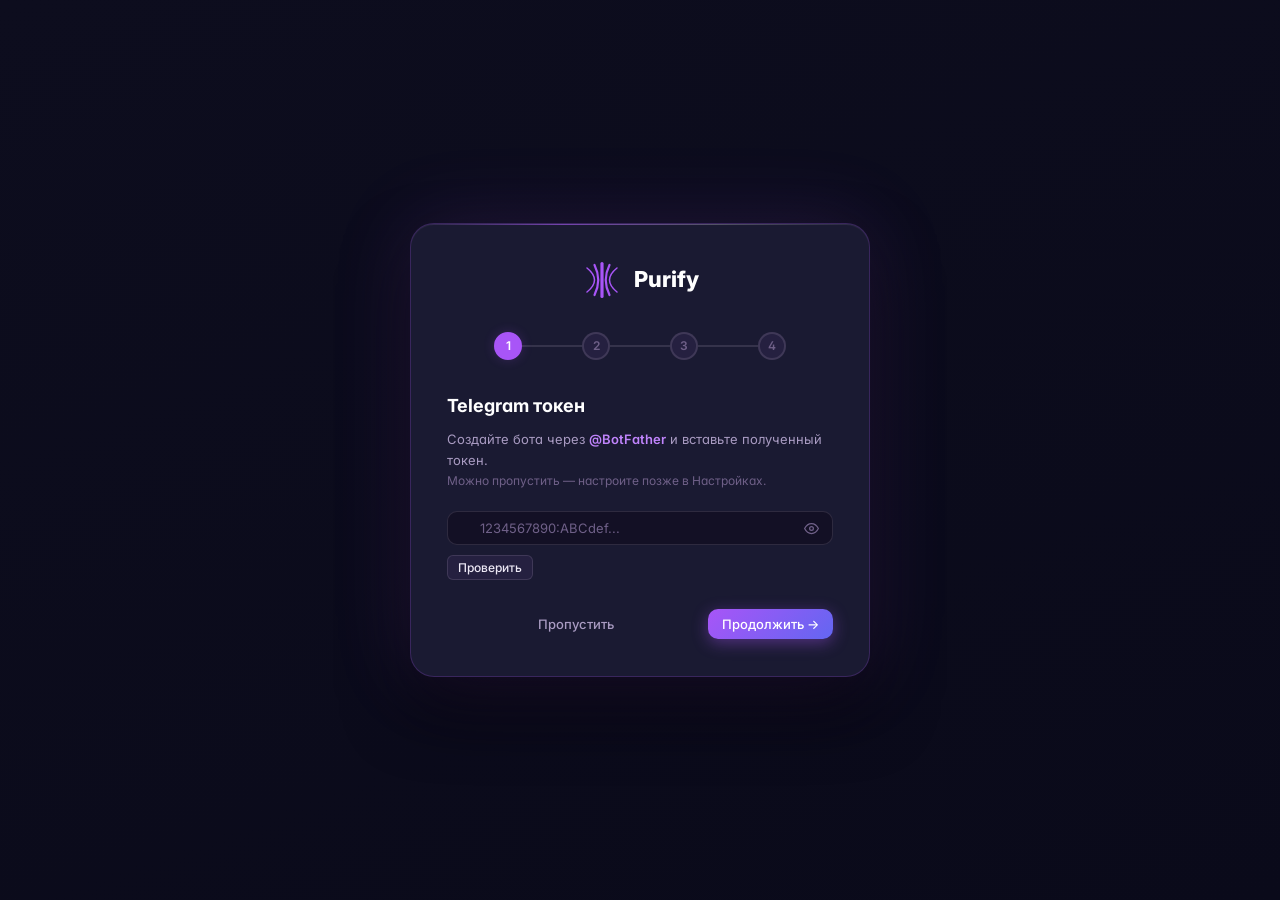
==== commit 70c3c4a6: "Update demo UI and assets Co-Authored-By: Claude Opus 4.6 (1M context) <noreply@anthropic.com>" ====
--- a/demo/index.html
+++ b/demo/index.html
@@ -14,9 +14,9 @@
 <div class="win-titlebar pywebview-drag-region">
   <span class="win-titlebar-name">Purify</span>
   <div class="win-controls">
-    <button class="wc-btn wc-hide"  onclick="window.pywebview&&pywebview.api.hide()"     title="Свернуть в трей">⊟</button>
-    <button class="wc-btn wc-min"   onclick="window.pywebview&&pywebview.api.minimize()" title="Свернуть">⎯</button>
-    <button class="wc-btn wc-close" onclick="window.pywebview&&pywebview.api.close()"    title="Закрыть">✕</button>
+    <button class="wc-btn wc-hide"  onclick="window.pywebview&&pywebview.api.hide()"     title="Свернуть в трей"><svg width="10" height="10" viewBox="0 0 24 24" fill="none" stroke="currentColor" stroke-width="2"><path d="M8 12h8"/><rect x="3" y="3" width="18" height="18" rx="2"/></svg></button>
+    <button class="wc-btn wc-min"   onclick="window.pywebview&&pywebview.api.minimize()" title="Свернуть"><svg width="10" height="10" viewBox="0 0 24 24" fill="none" stroke="currentColor" stroke-width="2"><line x1="4" y1="12" x2="20" y2="12"/></svg></button>
+    <button class="wc-btn wc-close" onclick="window.pywebview&&pywebview.api.close()" title="Закрыть"><svg width="10" height="10" viewBox="0 0 24 24" fill="none" stroke="currentColor" stroke-width="2.5"><line x1="18" y1="6" x2="6" y2="18"/><line x1="6" y1="6" x2="18" y2="18"/></svg></button>
   </div>
 </div>
 
@@ -34,19 +34,19 @@
 
   <div class="ob-card">
     <div class="ob-logo">
-      <div class="logo-orb">P</div>
+      <div class="logo-orb"><svg viewBox="0 0 40 40" fill="none"><path d="M5 8Q20 20 5 32" stroke="#fff" stroke-width="1.5" stroke-linecap="round"/><path d="M12.5 5Q20 20 12.5 35" stroke="#fff" stroke-width="2.2" stroke-linecap="round"/><path d="M20 3.5Q20 20 20 36.5" stroke="#fff" stroke-width="3.2" stroke-linecap="round"/><path d="M27.5 5Q20 20 27.5 35" stroke="#fff" stroke-width="2.2" stroke-linecap="round"/><path d="M35 8Q20 20 35 32" stroke="#fff" stroke-width="1.5" stroke-linecap="round"/></svg></div>
       <span class="logo-name">Purify</span>
     </div>
 
     <!-- Step track -->
     <div class="step-track">
-      <div class="step-node" :class="{ active: step===1, done: step>1 }" x-text="step>1?'✓':'1'"></div>
+      <div class="step-node" :class="{ active: step===1, done: step>1 }" x-html="step>1?'<svg width=\'12\' height=\'12\' viewBox=\'0 0 24 24\' fill=\'none\' stroke=\'currentColor\' stroke-width=\'3\'><polyline points=\'20 6 9 17 4 12\'/></svg>':'1'"></div>
       <div class="step-line" :class="{ done: step>1 }"></div>
-      <div class="step-node" :class="{ active: step===2, done: step>2 }" x-text="step>2?'✓':'2'"></div>
+      <div class="step-node" :class="{ active: step===2, done: step>2 }" x-html="step>2?'<svg width=\'12\' height=\'12\' viewBox=\'0 0 24 24\' fill=\'none\' stroke=\'currentColor\' stroke-width=\'3\'><polyline points=\'20 6 9 17 4 12\'/></svg>':'2'"></div>
       <div class="step-line" :class="{ done: step>2 }"></div>
-      <div class="step-node" :class="{ active: step===3, done: step>3 }" x-text="step>3?'✓':'3'"></div>
+      <div class="step-node" :class="{ active: step===3, done: step>3 }" x-html="step>3?'<svg width=\'12\' height=\'12\' viewBox=\'0 0 24 24\' fill=\'none\' stroke=\'currentColor\' stroke-width=\'3\'><polyline points=\'20 6 9 17 4 12\'/></svg>':'3'"></div>
       <div class="step-line" :class="{ done: step>3 }"></div>
-      <div class="step-node" :class="{ active: step===4, done: step>4 }" x-text="step>4?'✓':'4'"></div>
+      <div class="step-node" :class="{ active: step===4, done: step>4 }" x-html="step>4?'<svg width=\'12\' height=\'12\' viewBox=\'0 0 24 24\' fill=\'none\' stroke=\'currentColor\' stroke-width=\'3\'><polyline points=\'20 6 9 17 4 12\'/></svg>':'4'"></div>
     </div>
 
     <!-- Step 1 -->
@@ -71,7 +71,7 @@
           <span x-text="verifying ? 'Проверка...' : 'Проверить'"></span>
         </button>
       </div>
-      <div x-show="verifyMsg" x-transition class="ob-verify" :class="verifyOk ? 'success' : 'error'" x-text="verifyMsg"></div>
+      <div x-show="verifyMsg" x-transition class="ob-verify" :class="verifyOk ? 'success' : 'error'" x-html="verifyMsg"></div>
     </div>
 
     <!-- Step 2 -->
@@ -158,10 +158,9 @@
   <!-- Sidebar -->
   <aside class="sidebar" :class="{ collapsed: sidebarCollapsed }">
     <div class="sidebar-logo">
-      <div class="logo-orb">P</div>
+      <div class="logo-orb"><svg viewBox="0 0 40 40" fill="none"><path d="M5 8Q20 20 5 32" stroke="#fff" stroke-width="1.5" stroke-linecap="round"/><path d="M12.5 5Q20 20 12.5 35" stroke="#fff" stroke-width="2.2" stroke-linecap="round"/><path d="M20 3.5Q20 20 20 36.5" stroke="#fff" stroke-width="3.2" stroke-linecap="round"/><path d="M27.5 5Q20 20 27.5 35" stroke="#fff" stroke-width="2.2" stroke-linecap="round"/><path d="M35 8Q20 20 35 32" stroke="#fff" stroke-width="1.5" stroke-linecap="round"/></svg></div>
       <div class="logo-text-group">
         <div class="logo-name">Purify</div>
-        <div class="logo-tagline">AI Assistant</div>
       </div>
       <button class="sidebar-collapse-btn" @click="sidebarCollapsed = !sidebarCollapsed" :title="sidebarCollapsed ? 'Развернуть' : 'Свернуть'" :aria-label="sidebarCollapsed ? 'Развернуть боковое меню' : 'Свернуть боковое меню'">
         <span x-text="sidebarCollapsed ? '›' : '‹'"></span>
@@ -281,10 +280,10 @@
           <kbd>Ctrl+K</kbd>
         </button>
         <div class="api-status" :class="apiDisconnected ? 'disconnected' : 'connected'" x-show="page === 'dashboard' || apiDisconnected">
-          <span x-text="apiDisconnected ? '⚠ Нет связи' : '● Подключено'"></span>
+          <span x-html="apiDisconnected ? '<svg width=\'12\' height=\'12\' viewBox=\'0 0 24 24\' fill=\'none\' stroke=\'currentColor\' stroke-width=\'2\'><path d=\'M10.29 3.86L1.82 18a2 2 0 0 0 1.71 3h16.94a2 2 0 0 0 1.71-3L13.71 3.86a2 2 0 0 0-3.42 0z\'/><line x1=\'12\' y1=\'9\' x2=\'12\' y2=\'13\'/><line x1=\'12\' y1=\'17\' x2=\'12.01\' y2=\'17\'/></svg> Нет связи' : '<svg width=\'8\' height=\'8\' viewBox=\'0 0 8 8\' fill=\'currentColor\'><circle cx=\'4\' cy=\'4\' r=\'4\'/></svg> Подключено'"></span>
         </div>
         <div class="license-pill" :class="{ paid: license.plan === 'paid' }">
-          <span x-text="license.plan === 'paid' ? '✦ Pro' : `Trial · ${license.days_left}д`"></span>
+          <span x-html="license.plan === 'paid' ? '<svg width=\'12\' height=\'12\' viewBox=\'0 0 24 24\' fill=\'currentColor\'><polygon points=\'12 2 15.09 8.26 22 9.27 17 14.14 18.18 21.02 12 17.77 5.82 21.02 7 14.14 2 9.27 8.91 8.26 12 2\'/></svg> Pro' : 'Trial · ' + license.days_left + 'д'"></span>
         </div>
       </div>
     </div>
@@ -302,7 +301,7 @@
             Виджет
           </button>
           <button class="btn btn-sm" :class="editMode ? 'btn-gradient' : 'btn-ghost'" @click="toggleEdit()">
-            <span x-text="editMode ? '✓ Готово' : '⊞ Настроить'"></span>
+            <span x-html="editMode ? '<svg width=\'12\' height=\'12\' viewBox=\'0 0 24 24\' fill=\'none\' stroke=\'currentColor\' stroke-width=\'3\'><polyline points=\'20 6 9 17 4 12\'/></svg> Готово' : '<svg width=\'12\' height=\'12\' viewBox=\'0 0 24 24\' fill=\'none\' stroke=\'currentColor\' stroke-width=\'2\'><rect x=\'3\' y=\'3\' width=\'18\' height=\'18\' rx=\'2\'/><line x1=\'12\' y1=\'8\' x2=\'12\' y2=\'16\'/><line x1=\'8\' y1=\'12\' x2=\'16\' y2=\'12\'/></svg> Настроить'"></span>
           </button>
         </div>
       </div>
@@ -320,7 +319,7 @@
                 <svg width="10" height="10" viewBox="0 0 24 24" fill="none" stroke="currentColor" stroke-width="2.5"><line x1="18" y1="6" x2="6" y2="18"/><line x1="6" y1="6" x2="18" y2="18"/></svg>
               </button>
               <div class="widget-edit-center">
-                <div class="widget-edit-ico" x-text="(catalogMap[widget.type]||{}).icon"></div>
+                <div class="widget-edit-ico" x-html="(catalogMap[widget.type]||{}).icon"></div>
                 <div class="widget-edit-name" x-text="(catalogMap[widget.type]||{}).label"></div>
               </div>
               <div class="widget-edit-footer">
@@ -833,7 +832,7 @@
           <div class="catalog-grid">
             <template x-for="cat in catalogList" :key="cat.key">
               <div class="catalog-item" :class="{ disabled: !canFit(cat.key) }" @click="canFit(cat.key) && (addWidget(cat.key),showCatalog=false)">
-                <div class="catalog-ico" x-text="cat.icon"></div>
+                <div class="catalog-ico" x-html="cat.icon"></div>
                 <div class="catalog-lbl" x-text="cat.label"></div>
                 <div class="catalog-sz text-xs text-muted" x-text="canFit(cat.key) ? `${cat.minW}×${cat.minH} → ${cat.maxW}×${cat.maxH}` : 'Нет места'"></div>
               </div>
@@ -881,47 +880,46 @@
           <div id="chat-custom-section">
             <div class="form-group">
               <label class="form-label">Base URL</label>
-              <input id="chat-custom-url" type="text" class="input" placeholder="https://api.groq.com/openai/v1">
+              <input id="chat-custom-url" type="text" class="input" placeholder="https://api.groq.com/openai/v1" @change="autoSaveAI()">
               <span class="sfield-hint">OpenAI-совместимый формат: Groq, Cerebras, SambaNova, Mistral, OpenRouter, Together, xAI, Gemini</span>
             </div>
             <div class="form-group">
               <label class="form-label">API ключ</label>
-              <input id="chat-custom-key" type="password" class="input" placeholder="sk-...">
+              <input id="chat-custom-key" type="password" class="input" placeholder="sk-..." @change="autoSaveAI()">
             </div>
             <div class="form-group">
               <label class="form-label">Модель</label>
-              <input id="chat-custom-model" type="text" class="input" placeholder="llama-3.3-70b-versatile">
+              <input id="chat-custom-model" type="text" class="input" placeholder="llama-3.3-70b-versatile" @change="autoSaveAI()">
             </div>
           </div>
           <div id="chat-ollama-section" style="display:none">
             <div class="form-group">
               <label class="form-label">URL Ollama</label>
-              <input id="chat-ollama-url" type="text" class="input" placeholder="http://localhost:11434">
+              <input id="chat-ollama-url" type="text" class="input" placeholder="http://localhost:11434" @change="autoSaveAI()">
             </div>
             <div class="form-group">
               <label class="form-label">Модель</label>
-              <input id="chat-ollama-model" type="text" class="input" placeholder="llama3.2">
+              <input id="chat-ollama-model" type="text" class="input" placeholder="llama3.2" @change="autoSaveAI()">
             </div>
             <div class="form-group">
               <label class="form-label">Vision модель</label>
-              <input id="chat-ollama-vision" type="text" class="input" placeholder="llava">
+              <input id="chat-ollama-vision" type="text" class="input" placeholder="llava" @change="autoSaveAI()">
             </div>
           </div>
           <div class="form-group">
             <div style="display:flex;align-items:center;justify-content:space-between">
               <label class="form-label" style="margin:0">Tool Use</label>
-              <label class="toggle"><input type="checkbox" id="chat-tool-use" checked><div class="toggle-track"></div></label>
+              <label class="toggle"><input type="checkbox" id="chat-tool-use" checked @change="autoSaveAI()"><div class="toggle-track"></div></label>
             </div>
           </div>
           <div class="form-group">
             <div style="display:flex;align-items:center;justify-content:space-between">
               <label class="form-label" style="margin:0">Веб-поиск</label>
-              <label class="toggle"><input type="checkbox" id="chat-web-search" checked><div class="toggle-track"></div></label>
+              <label class="toggle"><input type="checkbox" id="chat-web-search" checked @change="autoSaveAI()"><div class="toggle-track"></div></label>
             </div>
           </div>
           <div class="modal-footer">
-            <button class="btn btn-ghost" @click="closeModal('modal-ai-settings')">Отмена</button>
-            <button class="btn btn-gradient" id="save-ai-settings-btn">Сохранить</button>
+            <button class="btn btn-ghost" @click="closeModal('modal-ai-settings')">Закрыть</button>
           </div>
         </div>
       </div>
@@ -936,7 +934,7 @@
 
         <!-- Empty state -->
         <div class="chat-empty" id="chat-empty-state">
-          <div class="chat-empty-orb">✦</div>
+          <div class="chat-empty-orb"><svg width="24" height="24" viewBox="0 0 24 24" fill="currentColor"><polygon points="12 2 15.09 8.26 22 9.27 17 14.14 18.18 21.02 12 17.77 5.82 21.02 7 14.14 2 9.27 8.91 8.26 12 2"/></svg></div>
           <div class="chat-empty-title">Purify AI Assistant</div>
           <div class="chat-empty-sub">Задайте вопрос, дайте команду или поделитесь скриншотом.</div>
           <div class="chat-empty-hints">
@@ -956,9 +954,9 @@
       <!-- Attach preview -->
       <div class="chat-input-area">
         <div class="chat-attach-preview" x-show="pendingAttach" x-transition>
-          <span x-text="pendingAttach?.type === 'image' ? '🖼' : '📎'"></span>
+          <span x-html="pendingAttach?.type === 'image' ? '<svg width=\'14\' height=\'14\' viewBox=\'0 0 24 24\' fill=\'none\' stroke=\'currentColor\' stroke-width=\'2\'><rect x=\'3\' y=\'3\' width=\'18\' height=\'18\' rx=\'2\'/><circle cx=\'8.5\' cy=\'8.5\' r=\'1.5\'/><polyline points=\'21 15 16 10 5 21\'/></svg>' : '<svg width=\'14\' height=\'14\' viewBox=\'0 0 24 24\' fill=\'none\' stroke=\'currentColor\' stroke-width=\'2\'><path d=\'M21.44 11.05l-9.19 9.19a6 6 0 0 1-8.49-8.49l9.19-9.19a4 4 0 0 1 5.66 5.66l-9.2 9.19a2 2 0 0 1-2.83-2.83l8.49-8.48\'/></svg>'"></span>
           <span x-text="pendingAttach?.name" class="truncate"></span>
-          <button class="remove-attach" @click="pendingAttach = null">✕</button>
+          <button class="remove-attach" @click="pendingAttach = null"><svg width="10" height="10" viewBox="0 0 24 24" fill="none" stroke="currentColor" stroke-width="3"><line x1="18" y1="6" x2="6" y2="18"/><line x1="6" y1="6" x2="18" y2="18"/></svg></button>
         </div>
 
         <div class="chat-input-row">
@@ -1000,7 +998,7 @@
 
       <div style="display:flex;gap:10px;margin-bottom:24px">
         <button class="btn btn-gradient btn-lg" id="start-bot-btn" @click="toggleBot()">
-          <span x-text="botOnline ? '⏹ Остановить' : '▶ Запустить бота'"></span>
+          <span x-html="botOnline ? '<svg width=\'13\' height=\'13\' viewBox=\'0 0 24 24\' fill=\'currentColor\'><rect x=\'6\' y=\'6\' width=\'12\' height=\'12\' rx=\'1\'/></svg> Остановить' : '<svg width=\'13\' height=\'13\' viewBox=\'0 0 24 24\' fill=\'currentColor\'><polygon points=\'6 3 20 12 6 21 6 3\'/></svg> Запустить бота'"></span>
         </button>
       </div>
 
@@ -1012,8 +1010,8 @@
             <div class="sfield-body">
               <div style="display:flex;gap:8px;align-items:center">
                 <div style="position:relative;flex:1">
-                  <input id="bot-token-input" type="password" class="input" placeholder="1234567890:ABCdef..." style="padding-right:38px">
-                  <button id="token-eye" type="button" style="position:absolute;right:10px;top:50%;transform:translateY(-50%);background:none;border:none;cursor:pointer;color:var(--text-muted);font-size:14px">👁</button>
+                  <input id="bot-token-input" type="password" class="input" placeholder="1234567890:ABCdef..." style="padding-right:38px" @change="autoSaveBot()">
+                  <button id="token-eye" type="button" style="position:absolute;right:10px;top:50%;transform:translateY(-50%);background:none;border:none;cursor:pointer;color:var(--text-muted);font-size:14px"><svg width="14" height="14" viewBox="0 0 24 24" fill="none" stroke="currentColor" stroke-width="2"><path d="M1 12s4-8 11-8 11 8 11 8-4 8-11 8-11-8-11-8z"/><circle cx="12" cy="12" r="3"/></svg></button>
                 </div>
                 <button class="btn btn-secondary btn-sm" id="verify-token-btn" style="flex-shrink:0">Проверить</button>
               </div>
@@ -1026,7 +1024,7 @@
             <label class="sfield-label" for="bot-chatid-input">Chat ID</label>
             <div class="sfield-body">
               <div style="display:flex;gap:8px">
-                <input id="bot-chatid-input" type="text" class="input" placeholder="123456789" style="flex:1">
+                <input id="bot-chatid-input" type="text" class="input" placeholder="123456789" style="flex:1" @change="autoSaveBot()">
                 <button class="btn btn-secondary btn-sm" id="test-chatid-btn" style="flex-shrink:0">Тест</button>
               </div>
               <span class="sfield-hint">Узнать свой ID: написать @userinfobot</span>
@@ -1041,7 +1039,7 @@
               <div class="sfield-hint" style="margin-top:3px">Удалять команду и ответ бота через N секунд (0 = выкл)</div>
             </div>
             <div class="sfield-num-wrap">
-              <input id="settings-del-delay" type="number" class="input sfield-num" min="0" value="0">
+              <input id="settings-del-delay" type="number" class="input sfield-num" min="0" value="0" @change="autoSaveBot()">
               <span class="sfield-unit">сек</span>
             </div>
           </div>
@@ -1061,12 +1059,6 @@
           </div>
         </div>
 
-        <div>
-          <button class="btn btn-gradient" id="save-bot-settings-btn">
-            <svg width="13" height="13" viewBox="0 0 24 24" fill="none" stroke="currentColor" stroke-width="2.5" stroke-linecap="round"><polyline points="20 6 9 17 4 12"/></svg>
-            Сохранить
-          </button>
-        </div>
       </div>
     </div>
 
@@ -1106,7 +1098,7 @@
               </template>
               <template x-for="p in filtered" :key="p.name">
                 <tr>
-                  <td style="text-align:center;font-size:18px" x-text="p.icon || '📄'"></td>
+                  <td style="text-align:center;font-size:18px" x-html="p.icon || '<svg width=\'16\' height=\'16\' viewBox=\'0 0 24 24\' fill=\'none\' stroke=\'currentColor\' stroke-width=\'2\'><path d=\'M14 2H6a2 2 0 0 0-2 2v16a2 2 0 0 0 2 2h12a2 2 0 0 0 2-2V8z\'/><polyline points=\'14 2 14 8 20 8\'/></svg>'"></td>
                   <td class="fw-6" x-text="p.name"></td>
                   <td class="td-mono truncate" style="max-width:260px" x-text="p.path"></td>
                   <td>
@@ -1190,7 +1182,7 @@
                 </template>
               </div>
               <div class="flex gap-2" style="flex-shrink:0">
-                <button class="btn btn-success btn-sm" @click="run(s.name)">▶ Запустить</button>
+                <button class="btn btn-success btn-sm" @click="run(s.name)"><svg width="11" height="11" viewBox="0 0 24 24" fill="currentColor"><polygon points="6 3 20 12 6 21 6 3"/></svg> Запустить</button>
                 <button class="btn btn-danger btn-sm btn-icon" @click="remove(s.name)" :aria-label="'Удалить ' + s.name">
                   <svg width="11" height="11" viewBox="0 0 24 24" fill="none" stroke="currentColor" stroke-width="2.5" stroke-linecap="round"><line x1="18" y1="6" x2="6" y2="18"/><line x1="6" y1="6" x2="18" y2="18"/></svg>
                 </button>
@@ -1489,7 +1481,7 @@
                 <div class="sfield">
                   <label class="sfield-label" for="settings-city">Город</label>
                   <div class="sfield-body">
-                    <input id="settings-city" type="text" class="input" placeholder="Ваш город">
+                    <input id="settings-city" type="text" class="input" placeholder="Ваш город" @change="autoSaveGeneral()">
                     <span class="sfield-hint">Данные погоды загружаются автоматически — API ключ не нужен</span>
                   </div>
                 </div>
@@ -1510,7 +1502,7 @@
                     <div class="sfield-label">Автозапуск с Windows</div>
                   </div>
                   <label class="toggle" aria-label="Автозапуск с Windows">
-                    <input type="checkbox" id="settings-autostart">
+                    <input type="checkbox" id="settings-autostart" @change="autoSaveGeneral()">
                     <div class="toggle-track"></div>
                   </label>
                 </div>
@@ -1521,7 +1513,7 @@
                     <div class="sfield-hint" style="margin-top:3px">Анонимные данные об использовании</div>
                   </div>
                   <label class="toggle" aria-label="Аналитика">
-                    <input type="checkbox" id="settings-analytics">
+                    <input type="checkbox" id="settings-analytics" @change="autoSaveGeneral()">
                     <div class="toggle-track"></div>
                   </label>
                 </div>
@@ -1542,10 +1534,6 @@
           <button class="btn btn-ghost btn-sm" id="import-config-btn">
             <svg width="13" height="13" viewBox="0 0 24 24" fill="none" stroke="currentColor" stroke-width="2" stroke-linecap="round"><path d="M21 15v4a2 2 0 0 1-2 2H5a2 2 0 0 1-2-2v-4"/><polyline points="7 10 12 15 17 10"/><line x1="12" y1="15" x2="12" y2="3"/></svg>
             Импорт
-          </button>
-          <button class="btn btn-gradient" id="save-settings-btn">
-            <svg width="13" height="13" viewBox="0 0 24 24" fill="none" stroke="currentColor" stroke-width="2.5" stroke-linecap="round"><polyline points="20 6 9 17 4 12"/></svg>
-            Сохранить настройки
           </button>
         </div>
       </div>
@@ -1741,7 +1729,7 @@
               <div class="cmd-palette-item" :class="{ selected: cmdSel === getGlobalIdx(gi, ii) }"
                    @mouseenter="cmdSel = getGlobalIdx(gi, ii)"
                    @click="execCmd(item)">
-                <div class="cmd-palette-item-icon" x-text="item.icon"></div>
+                <div class="cmd-palette-item-icon" x-html="item.icon"></div>
                 <div>
                   <div class="cmd-palette-item-name" x-text="item.label"></div>
                   <div class="cmd-palette-item-sub" x-text="item.sub"></div>
--- a/demo/css/theme.css
+++ b/demo/css/theme.css
@@ -7,28 +7,28 @@
 
 /* ── CSS CUSTOM PROPERTIES ──────────────────────────────────────── */
 :root {
-  /* Void backgrounds — purple-dark theme */
-  --bg-void:      #0D0D1C;
-  --bg-deep:      #12122A;
-  --bg-surface:   #191935;
-  --bg-raised:    #21213F;
-  --bg-hover:     #2A2A50;
-  --bg-glass:     #1C1C38;
-  --bg-glass-lg:  rgba(14, 14, 28, 0.94);
-  --bg-input:     rgba(10, 10, 22, 0.80);
+  /* Void backgrounds — balanced dark purple (visible tint, not pitch black) */
+  --bg-void:      #0f0b1e;
+  --bg-deep:      #151128;
+  --bg-surface:   #1c1733;
+  --bg-raised:    #252040;
+  --bg-hover:     #2f2850;
+  --bg-glass:     #1a1530;
+  --bg-glass-lg:  rgba(15, 11, 30, 0.94);
+  --bg-input:     rgba(18, 14, 34, 0.80);
 
   /* Sidebar */
-  --bg-sidebar:   #0A0A18;
+  --bg-sidebar:   #0b0916;
   --sidebar-w:    220px;
   --sidebar-collapsed: 58px;
 
-  /* Accent — Purify Violet */
-  --accent:         #8B5CF6;
-  --accent-hover:   #7C3AED;
-  --accent-light:   #A78BFA;
-  --accent-dim:     rgba(139, 92, 246, 0.10);
-  --accent-glow:    rgba(139, 92, 246, 0.40);
-  --accent-glow-sm: rgba(139, 92, 246, 0.20);
+  /* Accent — Purify Violet (synced with site) */
+  --accent:         #a855f7;
+  --accent-hover:   #7c3aed;
+  --accent-light:   #c084fc;
+  --accent-dim:     rgba(168, 85, 247, 0.10);
+  --accent-glow:    rgba(168, 85, 247, 0.40);
+  --accent-glow-sm: rgba(168, 85, 247, 0.20);
 
   /* Secondary — Electric Blue */
   --blue:       #3B82F6;
@@ -45,20 +45,20 @@
   --red-dim:     rgba(239, 68, 68, 0.15);
   --red-glow:    rgba(239, 68, 68, 0.30);
 
-  /* Text */
-  --text-primary:  #DDE4F0;
-  --text-secondary:#8FA3BE;
-  --text-muted:    #566880;
-  --text-faint:    #222238;
+  /* Text — warm lavender, high contrast on dark purple */
+  --text-primary:  #ede8f5;
+  --text-secondary:#a99bc2;
+  --text-muted:    #6f6088;
+  --text-faint:    #2a2240;
   --text-white:    #FFFFFF;
 
-  /* Borders */
-  --border:        rgba(139, 92, 246, 0.12);
-  --border-mid:    rgba(255, 255, 255, 0.12);
-  --border-strong: rgba(255, 255, 255, 0.22);
-  --border-card:   rgba(139, 92, 246, 0.18);
-  --border-accent:rgba(139, 92, 246, 0.35);
-  --accent-semi: rgba(139, 92, 246, 0.12);
+  /* Borders — slightly brighter for card separation */
+  --border:        rgba(168, 85, 247, 0.14);
+  --border-mid:    rgba(240, 230, 255, 0.12);
+  --border-strong: rgba(240, 230, 255, 0.22);
+  --border-card:   rgba(168, 85, 247, 0.20);
+  --border-accent:rgba(168, 85, 247, 0.38);
+  --accent-semi: rgba(168, 85, 247, 0.12);
 
   /* Radii */
   --r-xs:  3px;
@@ -76,10 +76,10 @@
   --t-spring: 400ms cubic-bezier(0.34, 1.56, 0.64, 1);
 
   /* Shadows */
-  --shadow-sm: 0 1px 3px rgba(0,0,0,0.4), 0 1px 2px rgba(0,0,0,0.3);
-  --shadow-md: 0 4px 12px rgba(0,0,0,0.5), 0 2px 4px rgba(0,0,0,0.4);
-  --shadow-lg: 0 20px 40px rgba(0,0,0,0.6), 0 8px 16px rgba(0,0,0,0.5);
-  --shadow-accent: 0 0 20px rgba(139,92,246,0.25), 0 4px 12px rgba(0,0,0,0.4);
+  --shadow-sm: 0 1px 3px rgba(6,3,18,0.5), 0 1px 2px rgba(6,3,18,0.4);
+  --shadow-md: 0 4px 12px rgba(6,3,18,0.6), 0 2px 4px rgba(6,3,18,0.5);
+  --shadow-lg: 0 20px 40px rgba(6,3,18,0.7), 0 8px 16px rgba(6,3,18,0.6);
+  --shadow-accent: 0 0 20px rgba(168,85,247,0.30), 0 4px 12px rgba(0,0,0,0.4);
   --shadow-green:  0 0 16px rgba(34,197,94,0.25);
   --shadow-red:    0 0 16px rgba(239,68,68,0.25);
 }
@@ -127,14 +127,14 @@
 .aurora-bg::before {
   width: 800px; height: 800px;
   top: -250px; right: -150px;
-  background: radial-gradient(ellipse, rgba(139,92,246,0.38) 0%, rgba(99,60,200,0.12) 40%, transparent 70%);
+  background: radial-gradient(ellipse, rgba(168,85,247,0.25) 0%, rgba(124,58,237,0.10) 40%, transparent 70%);
   animation-delay: 0s;
 }
 
 .aurora-bg::after {
   width: 700px; height: 700px;
   bottom: -200px; left: -100px;
-  background: radial-gradient(ellipse, rgba(59,130,246,0.22) 0%, rgba(30,80,200,0.08) 40%, transparent 70%);
+  background: radial-gradient(ellipse, rgba(168,85,247,0.18) 0%, rgba(124,58,237,0.06) 40%, transparent 70%);
   animation-delay: -9s;
 }
 
@@ -145,7 +145,7 @@
   top: 40%; left: 30%;
   border-radius: 50%;
   filter: blur(100px);
-  background: radial-gradient(ellipse, rgba(124,58,237,0.14) 0%, transparent 70%);
+  background: radial-gradient(ellipse, rgba(168,85,247,0.12) 0%, transparent 70%);
   animation: aurora-drift 24s ease-in-out infinite alternate;
   animation-delay: -4s;
   pointer-events: none;
@@ -214,7 +214,7 @@
   min-width: var(--sidebar-w);
   height: 100%;
   background: linear-gradient(180deg, #0E0E1E 0%, #0A0A16 100%);
-  border-right: 1px solid rgba(139,92,246,0.15);
+  border-right: 1px solid rgba(168,85,247,0.15);
   display: flex;
   flex-direction: column;
   transition: width var(--t-slow), min-width var(--t-slow);
@@ -236,27 +236,23 @@
   align-items: center;
   gap: 10px;
   padding: 12px 14px;
-  border-bottom: 1px solid rgba(139,92,246,0.15);
+  border-bottom: 1px solid rgba(168,85,247,0.15);
   height: 52px;
   flex-shrink: 0;
   overflow: hidden;
-  background: linear-gradient(90deg, rgba(139,92,246,0.08), transparent);
+  background: linear-gradient(90deg, rgba(168,85,247,0.08), transparent);
 }
 
 .logo-orb {
   width: 28px; height: 28px;
-  border-radius: 8px;
-  background: linear-gradient(135deg, var(--accent), #6366F1);
   display: flex; align-items: center; justify-content: center;
-  font-size: 14px; font-weight: 800; color: white;
   flex-shrink: 0;
-  box-shadow: 0 0 12px var(--accent-glow-sm);
-  letter-spacing: -0.5px;
-}
+}
+.logo-orb svg { width: 100%; height: 100%; }
+.logo-orb svg path { stroke: var(--accent); }
 
 .logo-text-group { overflow: hidden; }
 .logo-name { font-size: 15px; font-weight: 700; color: var(--text-white); white-space: nowrap; }
-.logo-tagline { font-size: 10px; color: var(--text-muted); white-space: nowrap; letter-spacing: 0.02em; }
 
 /* Sidebar collapse button */
 .sidebar-collapse-btn {
@@ -331,9 +327,9 @@
 }
 
 .nav-item.active {
-  background: linear-gradient(90deg, rgba(139,92,246,0.18) 0%, rgba(139,92,246,0.06) 100%);
+  background: linear-gradient(90deg, rgba(168,85,247,0.18) 0%, rgba(168,85,247,0.06) 100%);
   color: var(--accent-light);
-  box-shadow: inset 0 1px 0 rgba(139,92,246,0.12), inset 0 -1px 0 rgba(139,92,246,0.06);
+  box-shadow: inset 0 1px 0 rgba(168,85,247,0.12), inset 0 -1px 0 rgba(168,85,247,0.06);
 }
 
 .nav-item.active::before {
@@ -375,10 +371,10 @@
 /* Sidebar status footer */
 .sidebar-footer {
   padding: 10px 8px;
-  border-top: 1px solid rgba(139,92,246,0.12);
+  border-top: 1px solid rgba(168,85,247,0.12);
   flex-shrink: 0;
   overflow: hidden;
-  background: linear-gradient(0deg, rgba(139,92,246,0.05), transparent);
+  background: linear-gradient(0deg, rgba(168,85,247,0.05), transparent);
 }
 
 .sidebar-status-row {
@@ -427,14 +423,14 @@
   display: flex;
   align-items: center;
   justify-content: space-between;
-  border-bottom: 1px solid rgba(139,92,246,0.12);
+  border-bottom: 1px solid rgba(168,85,247,0.12);
   background: rgba(18, 18, 42, 0.75);
   backdrop-filter: blur(16px);
   -webkit-backdrop-filter: blur(16px);
   flex-shrink: 0;
   position: relative;
   z-index: 5;
-  box-shadow: 0 1px 0 rgba(139,92,246,0.08);
+  box-shadow: 0 1px 0 rgba(168,85,247,0.08);
 }
 
 .topbar-left {
@@ -575,13 +571,13 @@
               0 2px 8px rgba(0,0,0,0.3);
 }
 .card:hover {
-  border-color: rgba(139,92,246,0.30);
+  border-color: rgba(168,85,247,0.30);
   box-shadow: 0 1px 0 rgba(255,255,255,0.08) inset,
               0 8px 32px rgba(0,0,0,0.5),
-              0 0 0 1px rgba(139,92,246,0.08);
+              0 0 0 1px rgba(168,85,247,0.08);
 }
 .card.glow:hover {
-  box-shadow: 0 0 24px rgba(139,92,246,0.20),
+  box-shadow: 0 0 24px rgba(168,85,247,0.20),
               0 8px 32px rgba(0,0,0,0.5),
               0 1px 0 rgba(255,255,255,0.08) inset;
   border-color: var(--border-accent);
@@ -602,7 +598,7 @@
   position: absolute;
   top: 0; left: 0; right: 0;
   height: 1px;
-  background: linear-gradient(90deg, transparent, rgba(139,92,246,0.5), rgba(255,255,255,0.15), transparent);
+  background: linear-gradient(90deg, transparent, rgba(168,85,247,0.5), rgba(255,255,255,0.15), transparent);
   pointer-events: none;
 }
 
@@ -919,7 +915,7 @@
   font-weight: 600;
   white-space: nowrap;
 }
-.badge-violet  { background: var(--accent-dim); color: var(--accent-light); border: 1px solid rgba(139,92,246,0.2); }
+.badge-violet  { background: var(--accent-dim); color: var(--accent-light); border: 1px solid rgba(168,85,247,0.2); }
 .badge-green   { background: var(--green-dim);  color: var(--green);         border: 1px solid rgba(34,197,94,0.2); }
 .badge-yellow  { background: var(--yellow-dim); color: var(--yellow);         border: 1px solid rgba(245,158,11,0.2); }
 .badge-red     { background: var(--red-dim);    color: var(--red);            border: 1px solid rgba(239,68,68,0.2); }
@@ -1145,6 +1141,141 @@
   font-size: 11px;
   color: var(--blue);
   font-family: 'SF Mono', 'Fira Code', monospace;
+  position: relative;
+}
+
+/* Extend hover zone to cover the feedback button area */
+.msg-tool::after {
+  content: '';
+  position: absolute;
+  top: 0; bottom: 0;
+  right: -28px;
+  width: 28px;
+}
+/* Feedback button — appears on hover, positioned outside badge */
+.msg-tool-feedback {
+  position: absolute;
+  right: -24px;
+  top: 50%;
+  transform: translateY(-50%);
+  display: none;
+  align-items: center;
+  justify-content: center;
+  width: 18px; height: 18px;
+  border: none;
+  background: transparent;
+  color: var(--text-muted);
+  cursor: pointer;
+  border-radius: var(--r-xs);
+  padding: 0;
+  transition: color 0.15s, background 0.15s;
+}
+.msg-tool:hover .msg-tool-feedback { display: flex; }
+.msg-tool-feedback:hover { color: var(--red, #ef4444); background: rgba(239,68,68,0.1); }
+
+/* Feedback overlay — centered in chat */
+.feedback-overlay {
+  position: absolute;
+  inset: 0;
+  display: flex;
+  align-items: center;
+  justify-content: center;
+  background: rgba(0,0,0,0.35);
+  z-index: 100;
+  animation: feedback-fade 0.15s ease-out;
+}
+@keyframes feedback-fade {
+  from { opacity: 0; }
+  to { opacity: 1; }
+}
+.feedback-panel {
+  width: 280px;
+  background: var(--bg-float);
+  border: 1px solid var(--border-mid);
+  border-radius: var(--r-lg);
+  box-shadow: 0 16px 48px rgba(0,0,0,0.45);
+  backdrop-filter: blur(20px);
+  -webkit-backdrop-filter: blur(20px);
+  padding: 8px;
+  animation: feedback-scale 0.2s cubic-bezier(0.16,1,0.3,1);
+}
+@keyframes feedback-scale {
+  from { opacity: 0; transform: scale(0.95); }
+  to { opacity: 1; transform: scale(1); }
+}
+.feedback-panel-header {
+  display: flex;
+  align-items: center;
+  justify-content: space-between;
+  padding: 8px 10px 6px;
+}
+.feedback-panel-title {
+  font-size: 12px;
+  font-weight: 600;
+  color: var(--text-primary);
+  font-family: var(--font);
+}
+.feedback-panel-close {
+  width: 22px; height: 22px;
+  display: flex; align-items: center; justify-content: center;
+  border: none; background: transparent;
+  color: var(--text-muted);
+  cursor: pointer;
+  border-radius: var(--r-xs);
+  transition: background 0.12s, color 0.12s;
+}
+.feedback-panel-close:hover { background: var(--bg-raised); color: var(--text-primary); }
+.feedback-panel-context {
+  font-size: 11px;
+  color: var(--text-muted);
+  padding: 0 10px 8px;
+  font-family: 'SF Mono', 'Fira Code', monospace;
+  white-space: nowrap;
+  overflow: hidden;
+  text-overflow: ellipsis;
+}
+.feedback-panel-context span { color: var(--red, #ef4444); }
+.feedback-divider {
+  height: 1px;
+  background: var(--border);
+  margin: 2px 6px 4px;
+}
+.feedback-dropdown-item {
+  display: flex;
+  align-items: center;
+  gap: 10px;
+  padding: 9px 12px;
+  border-radius: var(--r-sm);
+  font-size: 13px;
+  color: var(--text-secondary);
+  cursor: pointer;
+  border: none;
+  background: transparent;
+  width: 100%;
+  text-align: left;
+  font-family: var(--font);
+  transition: background 0.12s, color 0.12s;
+}
+.feedback-dropdown-item:hover {
+  background: var(--accent-dim);
+  color: var(--text-primary);
+}
+.feedback-dropdown-item svg { flex-shrink: 0; opacity: 0.5; }
+.feedback-dropdown-item:hover svg { opacity: 1; }
+.feedback-sent {
+  display: flex;
+  flex-direction: column;
+  align-items: center;
+  gap: 8px;
+  padding: 24px 10px;
+  font-size: 13px;
+  color: var(--green, #22c55e);
+  text-align: center;
+}
+.feedback-sent svg { flex-shrink: 0; }
+.feedback-sent-sub {
+  font-size: 11px;
+  color: var(--text-muted);
 }
 
 .msg-image {
@@ -1191,7 +1322,7 @@
 .drag-over-overlay {
   position: absolute;
   inset: 0;
-  background: rgba(139,92,246,0.06);
+  background: rgba(168,85,247,0.06);
   border: 2px dashed var(--accent);
   border-radius: var(--r-lg);
   display: flex;
@@ -1208,7 +1339,7 @@
 
 /* Chat input area */
 .chat-input-area {
-  border-top: 1px solid rgba(139,92,246,0.12);
+  border-top: 1px solid rgba(168,85,247,0.12);
   padding: 12px 16px;
   flex-shrink: 0;
   background: rgba(13, 13, 30, 0.80);
@@ -1581,12 +1712,12 @@
 
 .modal {
   background: #1A1A30;
-  border: 1px solid rgba(139,92,246,0.22);
+  border: 1px solid rgba(168,85,247,0.22);
   border-radius: var(--r-2xl);
   padding: 24px;
   width: 100%;
   max-width: 420px;
-  box-shadow: 0 0 50px rgba(139,92,246,0.12),
+  box-shadow: 0 0 50px rgba(168,85,247,0.12),
               0 24px 48px rgba(0,0,0,0.6),
               0 1px 0 rgba(255,255,255,0.06) inset;
   animation: modal-in 200ms cubic-bezier(0.34, 1.56, 0.64, 1);
@@ -1731,10 +1862,10 @@
   width: 540px;
   max-width: calc(100vw - 40px);
   background: #1A1A30;
-  border: 1px solid rgba(139,92,246,0.25);
+  border: 1px solid rgba(168,85,247,0.25);
   border-radius: var(--r-2xl);
   overflow: hidden;
-  box-shadow: 0 0 60px rgba(139,92,246,0.15),
+  box-shadow: 0 0 60px rgba(168,85,247,0.15),
               0 32px 64px rgba(0,0,0,0.6),
               0 1px 0 rgba(255,255,255,0.06) inset;
   animation: modal-in 180ms cubic-bezier(0.34, 1.56, 0.64, 1);
@@ -1836,10 +1967,10 @@
   width: 100%;
   max-width: 460px;
   background: #1A1A32;
-  border: 1px solid rgba(139,92,246,0.22);
+  border: 1px solid rgba(168,85,247,0.22);
   border-radius: var(--r-2xl);
   padding: 36px;
-  box-shadow: 0 0 80px rgba(139,92,246,0.15),
+  box-shadow: 0 0 80px rgba(168,85,247,0.15),
               0 32px 64px rgba(0,0,0,0.6),
               0 1px 0 rgba(255,255,255,0.06) inset;
   position: relative;
@@ -1852,7 +1983,7 @@
   position: absolute;
   top: 0; left: 0; right: 0;
   height: 1px;
-  background: linear-gradient(90deg, transparent, rgba(139,92,246,0.6), rgba(255,255,255,0.2), transparent);
+  background: linear-gradient(90deg, transparent, rgba(168,85,247,0.6), rgba(255,255,255,0.2), transparent);
   pointer-events: none;
 }
 
@@ -1863,7 +1994,7 @@
   gap: 12px;
   margin-bottom: 32px;
 }
-.ob-logo .logo-orb { width: 40px; height: 40px; font-size: 20px; border-radius: 12px; }
+.ob-logo .logo-orb { width: 40px; height: 40px; }
 .ob-logo .logo-name { font-size: 22px; font-weight: 800; }
 
 /* Step track */
@@ -2361,17 +2492,17 @@
 .chat-empty-orb {
   width: 72px; height: 72px;
   border-radius: 50%;
-  background: linear-gradient(135deg, rgba(139,92,246,0.25), rgba(99,60,200,0.12));
-  border: 1px solid rgba(139,92,246,0.3);
+  background: linear-gradient(135deg, rgba(168,85,247,0.25), rgba(99,60,200,0.12));
+  border: 1px solid rgba(168,85,247,0.3);
   display: flex; align-items: center; justify-content: center;
   font-size: 28px;
-  box-shadow: 0 0 40px rgba(139,92,246,0.18), 0 0 0 8px rgba(139,92,246,0.06);
+  box-shadow: 0 0 40px rgba(168,85,247,0.18), 0 0 0 8px rgba(168,85,247,0.06);
   animation: orb-pulse 3s ease-in-out infinite;
 }
 
 @keyframes orb-pulse {
-  0%, 100% { box-shadow: 0 0 40px rgba(139,92,246,0.18), 0 0 0 8px rgba(139,92,246,0.06); }
-  50%       { box-shadow: 0 0 60px rgba(139,92,246,0.28), 0 0 0 14px rgba(139,92,246,0.04); }
+  0%, 100% { box-shadow: 0 0 40px rgba(168,85,247,0.18), 0 0 0 8px rgba(168,85,247,0.06); }
+  50%       { box-shadow: 0 0 60px rgba(168,85,247,0.28), 0 0 0 14px rgba(168,85,247,0.04); }
 }
 
 .chat-empty-title {
@@ -2440,7 +2571,7 @@
   justify-content: space-between;
   padding: 0 6px 0 14px;
   background: linear-gradient(90deg, #080814 0%, #0D0D1E 100%);
-  border-bottom: 1px solid rgba(139,92,246,0.20);
+  border-bottom: 1px solid rgba(168,85,247,0.20);
   position: relative;
   z-index: 20;
   -webkit-app-region: drag;
@@ -2541,17 +2672,17 @@
   min-height: 0;
 }
 .widget-cell:hover {
-  box-shadow: 0 0 0 1px rgba(139,92,246,0.2), 0 8px 32px rgba(0,0,0,0.38);
+  box-shadow: 0 0 0 1px rgba(168,85,247,0.2), 0 8px 32px rgba(0,0,0,0.38);
 }
 .widget-cell.editing {
-  border: 1.5px dashed rgba(139,92,246,0.42) !important;
+  border: 1.5px dashed rgba(168,85,247,0.42) !important;
   cursor: pointer;
   transform: none !important;
   animation: widget-edit-pulse 2.4s ease-in-out infinite;
 }
 @keyframes widget-edit-pulse {
-  0%,100% { border-color: rgba(139,92,246,0.35); box-shadow: 0 0 0 0 transparent; }
-  50%      { border-color: rgba(167,139,250,0.7); box-shadow: 0 0 18px rgba(139,92,246,0.14); }
+  0%,100% { border-color: rgba(168,85,247,0.35); box-shadow: 0 0 0 0 transparent; }
+  50%      { border-color: rgba(167,139,250,0.7); box-shadow: 0 0 18px rgba(168,85,247,0.14); }
 }
 
 /* ── Widget swap animation ────────────────────────────────────── */
@@ -2646,8 +2777,8 @@
 .wec-size-badge {
   font-size: 10px;
   font-weight: 700;
-  color: rgba(139,92,246,0.7);
-  background: rgba(139,92,246,0.12);
+  color: rgba(168,85,247,0.7);
+  background: rgba(168,85,247,0.12);
   padding: 2px 6px;
   border-radius: 4px;
 }
@@ -2661,16 +2792,16 @@
 /* Swap-selected widget: lifted with glow */
 .widget-cell.swap-sel {
   border: 2px solid var(--accent) !important;
-  box-shadow: 0 0 0 4px rgba(139,92,246,0.18),
+  box-shadow: 0 0 0 4px rgba(168,85,247,0.18),
               0 16px 48px rgba(0,0,0,0.55),
-              0 0 32px rgba(139,92,246,0.22) !important;
+              0 0 32px rgba(168,85,247,0.22) !important;
   transform: scale(1.025) translateY(-3px) !important;
   z-index: 12;
   animation: swap-sel-throb 1.2s ease-in-out infinite alternate;
 }
 @keyframes swap-sel-throb {
-  from { box-shadow: 0 0 0 4px rgba(139,92,246,0.18), 0 16px 48px rgba(0,0,0,0.55), 0 0 24px rgba(139,92,246,0.2); }
-  to   { box-shadow: 0 0 0 6px rgba(139,92,246,0.28), 0 20px 56px rgba(0,0,0,0.6), 0 0 40px rgba(139,92,246,0.35); }
+  from { box-shadow: 0 0 0 4px rgba(168,85,247,0.18), 0 16px 48px rgba(0,0,0,0.55), 0 0 24px rgba(168,85,247,0.2); }
+  to   { box-shadow: 0 0 0 6px rgba(168,85,247,0.28), 0 20px 56px rgba(0,0,0,0.6), 0 0 40px rgba(168,85,247,0.35); }
 }
 
 /* ── Resize handle (inside edit overlay) ─────────────────────── */
@@ -2691,8 +2822,8 @@
 .widget-resize-handle:hover,
 .widget-resize-handle.rh-active {
   color: var(--accent-light);
-  background: rgba(139,92,246,0.2);
-  border-color: rgba(139,92,246,0.4);
+  background: rgba(168,85,247,0.2);
+  border-color: rgba(168,85,247,0.4);
 }
 .widget-resize-handle svg { display: block; }
 
@@ -2733,7 +2864,7 @@
   display: flex; align-items: center; justify-content: center;
   flex-shrink: 0;
 }
-.w-stat-ico.purple { background: rgba(139,92,246,0.13); color: var(--accent); box-shadow: 0 0 14px rgba(139,92,246,0.15); }
+.w-stat-ico.purple { background: rgba(168,85,247,0.13); color: var(--accent); box-shadow: 0 0 14px rgba(168,85,247,0.15); }
 .w-stat-ico.blue   { background: rgba(59,130,246,0.13);  color: var(--blue);   box-shadow: 0 0 14px rgba(59,130,246,0.15); }
 .w-stat-ico.yellow { background: rgba(245,158,11,0.13);  color: var(--yellow); box-shadow: 0 0 14px rgba(245,158,11,0.15); }
 .w-stat-ico.green  { background: rgba(34,197,94,0.13);   color: var(--green);  box-shadow: 0 0 14px rgba(34,197,94,0.15); }
@@ -2770,7 +2901,7 @@
 }
 .w-bar-fill.blue   { background: linear-gradient(90deg, var(--blue), #60A5FA); }
 .w-bar-fill.yellow { background: linear-gradient(90deg, var(--yellow), #FCD34D); }
-.w-bar-fill.media-bar { background: linear-gradient(90deg, rgba(139,92,246,0.9), rgba(167,139,250,0.95)); transition: width 0.3s linear; }
+.w-bar-fill.media-bar { background: linear-gradient(90deg, rgba(168,85,247,0.9), rgba(167,139,250,0.95)); transition: width 0.3s linear; }
 
 /* Sparkline SVG */
 .w-spark {
@@ -2933,15 +3064,15 @@
   position: relative;
   width: 52px; height: 52px;
   border-radius: 50%;
-  background: rgba(139,92,246,0.15);
-  border: 1.5px solid rgba(139,92,246,0.3);
+  background: rgba(168,85,247,0.15);
+  border: 1.5px solid rgba(168,85,247,0.3);
   display: flex; align-items: center; justify-content: center;
   cursor: pointer;
   flex-shrink: 0;
   overflow: visible;
   transition: transform 0.2s cubic-bezier(0.34,1.56,0.64,1), border-color 0.2s;
 }
-.w-bot-avatar:hover { transform: scale(1.08); border-color: rgba(139,92,246,0.6); }
+.w-bot-avatar:hover { transform: scale(1.08); border-color: rgba(168,85,247,0.6); }
 
 .w-bot-avatar-img {
   width: 100%; height: 100%;
@@ -3175,11 +3306,11 @@
 }
 .media-bg-glow {
   position: absolute; inset: 0;
-  background: radial-gradient(ellipse at 60% 20%, rgba(139,92,246,0.28) 0%, rgba(8,5,22,0.98) 70%);
+  background: radial-gradient(ellipse at 60% 20%, rgba(168,85,247,0.28) 0%, rgba(8,5,22,0.98) 70%);
   transition: opacity 0.8s ease;
 }
 .media-bg-glow.active {
-  background: radial-gradient(ellipse at 60% 20%, rgba(139,92,246,0.5) 0%, rgba(14,6,32,0.95) 65%);
+  background: radial-gradient(ellipse at 60% 20%, rgba(168,85,247,0.5) 0%, rgba(14,6,32,0.95) 65%);
   animation: media-pulse-bg 6s ease-in-out infinite alternate;
 }
 .media-bg-glow.with-art { opacity: 0.45; }
@@ -3237,16 +3368,16 @@
   width: 96px; height: 96px;
   border-radius: 50%;
   background: conic-gradient(
-    rgba(139,92,246,0.5) 0deg,
+    rgba(168,85,247,0.5) 0deg,
     rgba(80,30,160,0.3) 90deg,
     rgba(30,10,80,0.6) 180deg,
     rgba(80,30,160,0.3) 270deg,
-    rgba(139,92,246,0.5) 360deg
+    rgba(168,85,247,0.5) 360deg
   );
-  border: 2px solid rgba(139,92,246,0.25);
+  border: 2px solid rgba(168,85,247,0.25);
   display: flex; align-items: center; justify-content: center;
   position: relative;
-  box-shadow: 0 0 40px rgba(139,92,246,0.2);
+  box-shadow: 0 0 40px rgba(168,85,247,0.2);
 }
 .media-art-orb::before {
   content: '';
@@ -3268,7 +3399,7 @@
 .media-art-orb svg { position: relative; z-index: 2; }
 .media-art-orb.spinning {
   animation: vinyl-spin 10s linear infinite;
-  box-shadow: 0 0 48px rgba(139,92,246,0.45), 0 0 80px rgba(139,92,246,0.15);
+  box-shadow: 0 0 48px rgba(168,85,247,0.45), 0 0 80px rgba(168,85,247,0.15);
 }
 @keyframes vinyl-spin { to { transform: rotate(360deg); } }
 
@@ -3498,7 +3629,7 @@
 .cur-chip:hover:not(.disabled) { border-color: rgba(255,255,255,0.2); color: var(--text-secondary); }
 .cur-chip.active {
   border-color: var(--accent); color: var(--text-white);
-  background: rgba(139,92,246,0.1);
+  background: rgba(168,85,247,0.1);
 }
 .cur-chip.disabled { opacity: 0.25; cursor: not-allowed; }
 
@@ -3647,7 +3778,7 @@
   display: flex; align-items: center; justify-content: center;
   flex-shrink: 0;
 }
-.vi-accent { background: rgba(139,92,246,0.15); color: var(--accent); }
+.vi-accent { background: rgba(168,85,247,0.15); color: var(--accent); }
 .vi-blue   { background: rgba(59,130,246,0.15);  color: #60a5fa; }
 .vi-green  { background: rgba(34,197,94,0.15);   color: #4ade80; }
 .vi-yellow { background: rgba(234,179,8,0.15);   color: #facc15; }
@@ -3863,7 +3994,7 @@
 .wv-glow {
   position: absolute; inset: 0;
   background: radial-gradient(ellipse 90% 70% at 50% 110%,
-    rgba(139,92,246,0.22) 0%, transparent 65%);
+    rgba(168,85,247,0.22) 0%, transparent 65%);
   opacity: 0;
   transition: opacity 0.7s ease;
   pointer-events: none;
@@ -3975,8 +4106,8 @@
   white-space: nowrap;
 }
 .w-action-pill:hover:not(:disabled) {
-  background: rgba(139,92,246,0.15);
-  border-color: rgba(139,92,246,0.35);
+  background: rgba(168,85,247,0.15);
+  border-color: rgba(168,85,247,0.35);
   color: var(--accent-light);
 }
 .w-action-pill:disabled { opacity: 0.5; cursor: default; }
